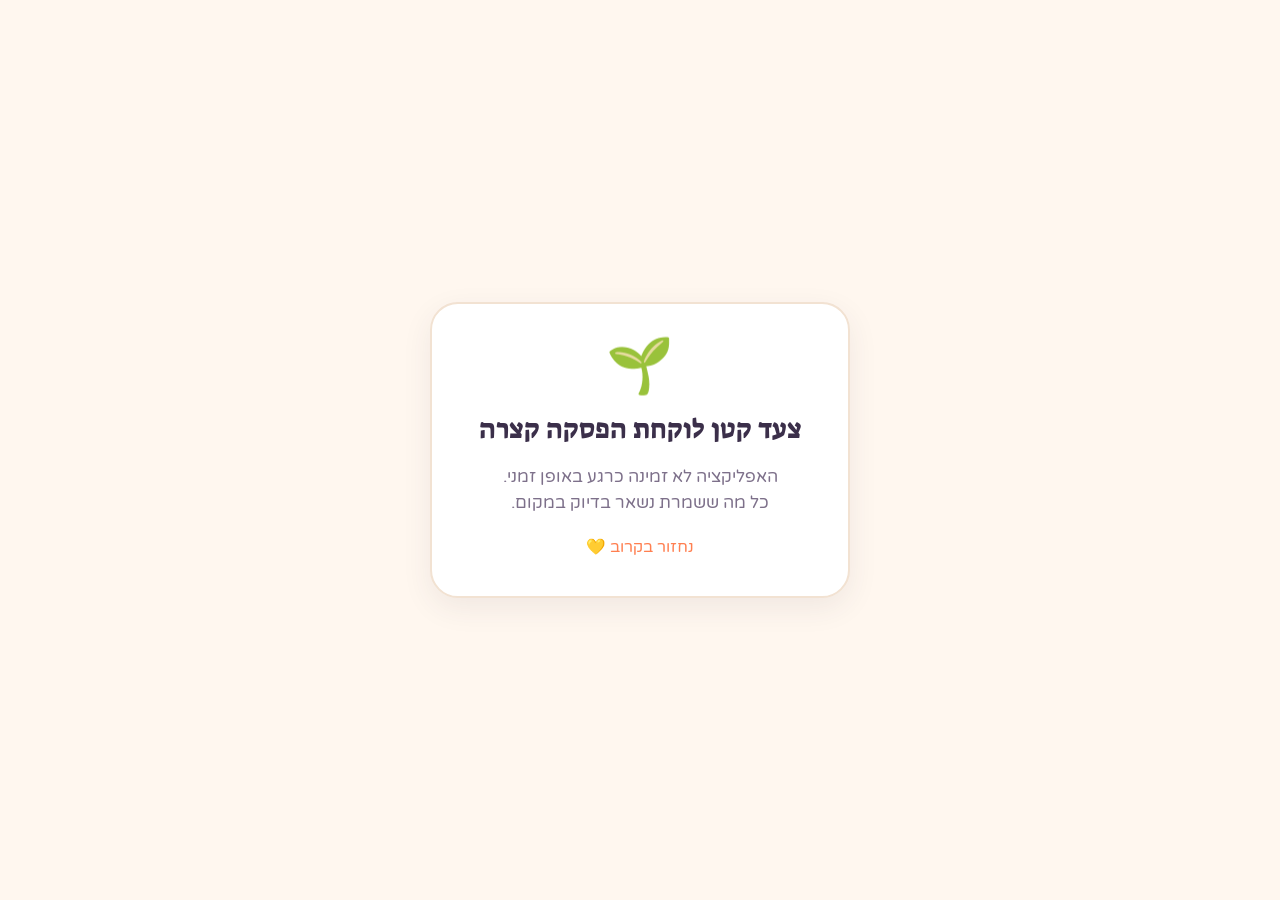
==== docs/index.html @ cb67e4de "Pause the app: maintenance screen on, admin page unpublished while paused Co-Authored-By: Claude Opu" ====
<!doctype html>
<html lang="he" dir="rtl">
<head>
<meta charset="utf-8">
<meta name="viewport" content="width=device-width,initial-scale=1,viewport-fit=cover">
<title>צעד קטן · הפסקה קצרה</title>
<meta name="theme-color" content="#FFF7EF" media="(prefers-color-scheme: light)">
<meta name="theme-color" content="#1D1A26" media="(prefers-color-scheme: dark)">
<link rel="icon" href="icons/icon-192.png">
<style>
@font-face{font-family:"Varela Round";src:url(fonts/varela-round-hebrew-400-normal.woff2) format("woff2");unicode-range:U+0590-05FF,U+200C-2010,U+20AA,U+25CC,U+FB1D-FB4F;font-display:swap}
@font-face{font-family:"Varela Round";src:url(fonts/varela-round-latin-400-normal.woff2) format("woff2");font-display:swap}
@font-face{font-family:"Suez One";src:url(fonts/suez-one-hebrew-400-normal.woff2) format("woff2");unicode-range:U+0590-05FF,U+200C-2010,U+20AA,U+25CC,U+FB1D-FB4F;font-display:swap}
@font-face{font-family:"Suez One";src:url(fonts/suez-one-latin-400-normal.woff2) format("woff2");font-display:swap}
</style>
<style>
:root{--bg:#FFF7EF;--surface:#FFFFFF;--fg:#3B2F4A;--muted:#7D708A;--line:#F2E2D2;--accent:#FF7F50}
@media (prefers-color-scheme:dark){:root{--bg:#1D1A26;--surface:#282434;--fg:#F4EEF8;--muted:#B5A9C2;--line:#3B3550;--accent:#FF9A73}}
*{box-sizing:border-box;margin:0}
html,body{height:100%}
body{background:var(--bg);color:var(--fg);font-family:"Varela Round",system-ui,sans-serif;line-height:1.6;display:grid;place-items:center;padding:24px 16px}
.card{background:var(--surface);border:2px solid var(--line);border-radius:28px;padding:36px 26px;max-width:420px;width:100%;text-align:center;box-shadow:0 10px 30px rgba(59,47,74,.08)}
.e{font-size:3.4rem;line-height:1;margin-bottom:14px}
h1{font-family:"Suez One",serif;font-weight:400;font-size:1.7rem;margin-bottom:12px}
p{color:var(--muted);font-size:1.05rem}
.s{margin-top:18px;color:var(--accent);font-size:.98rem}
</style>
</head>
<body>
<main class="card">
<div class="e">🌱</div>
<h1>צעד קטן לוקחת הפסקה קצרה</h1>
<p>האפליקציה לא זמינה כרגע באופן זמני.<br>כל מה ששמרת נשאר בדיוק במקום.</p>
<p class="s">נחזור בקרוב 💛</p>
</main>
<script>
if('serviceWorker' in navigator&&location.protocol==='https:')navigator.serviceWorker.register('sw.js').catch(()=>{});
</script>
</body>
</html>
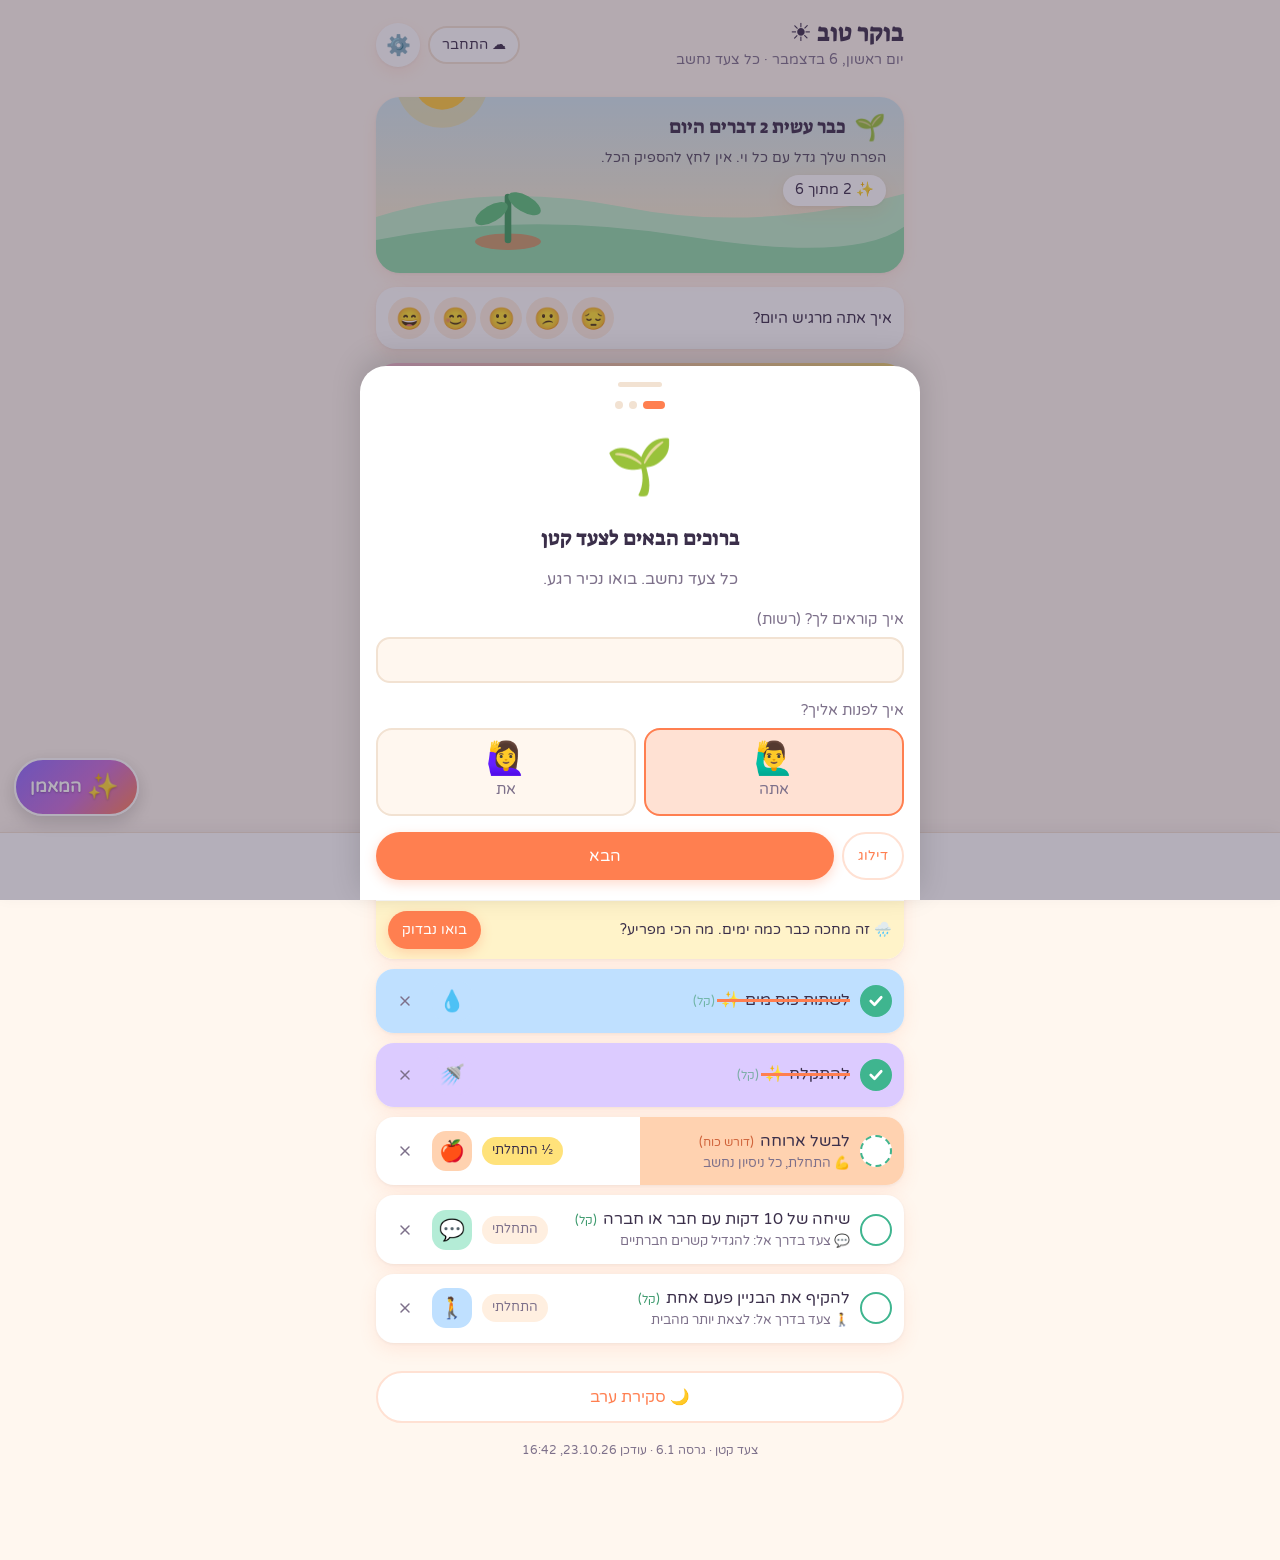
==== commit 986cb520: "צעד קטן is back, on its own Supabase project Co-Authored-By: Claude Opus 5.5 (1M context) <noreply@a" ====
--- a/docs/index.html
+++ b/docs/index.html
@@ -3,10 +3,14 @@
 <head>
 <meta charset="utf-8">
 <meta name="viewport" content="width=device-width,initial-scale=1,viewport-fit=cover">
-<title>צעד קטן · הפסקה קצרה</title>
+<title>צעד קטן · כל צעד נחשב</title>
+<meta name="description" content="אפליקציה רכה ומכילה למטרות קטנות ולרשימת היום. כל צעד נחשב.">
 <meta name="theme-color" content="#FFF7EF" media="(prefers-color-scheme: light)">
 <meta name="theme-color" content="#1D1A26" media="(prefers-color-scheme: dark)">
+<link rel="manifest" href="manifest.webmanifest">
 <link rel="icon" href="icons/icon-192.png">
+<link rel="apple-touch-icon" href="icons/apple-touch-icon.png">
+<meta property="og:title" content="צעד קטן"><meta property="og:description" content="כל צעד נחשב 🌱"><meta property="og:image" content="https://smkrot3-sudo.github.io/tsaad-katan/icons/icon-512.png">
 <style>
 @font-face{font-family:"Varela Round";src:url(fonts/varela-round-hebrew-400-normal.woff2) format("woff2");unicode-range:U+0590-05FF,U+200C-2010,U+20AA,U+25CC,U+FB1D-FB4F;font-display:swap}
 @font-face{font-family:"Varela Round";src:url(fonts/varela-round-latin-400-normal.woff2) format("woff2");font-display:swap}
@@ -14,27 +18,2091 @@
 @font-face{font-family:"Suez One";src:url(fonts/suez-one-latin-400-normal.woff2) format("woff2");font-display:swap}
 </style>
 <style>
-:root{--bg:#FFF7EF;--surface:#FFFFFF;--fg:#3B2F4A;--muted:#7D708A;--line:#F2E2D2;--accent:#FF7F50}
-@media (prefers-color-scheme:dark){:root{--bg:#1D1A26;--surface:#282434;--fg:#F4EEF8;--muted:#B5A9C2;--line:#3B3550;--accent:#FF9A73}}
-*{box-sizing:border-box;margin:0}
+/* Layout: one warm column, phone first. A garden card that grows with the day, colorful soft cards, emoji tab bar at the bottom */
+:root{
+  --bg:#FFF7EF; --surface:#FFFFFF; --soft:#FFEFE0; --fg:#3B2F4A; --muted:#7D708A; --line:#F2E2D2;
+  --accent:#FF7F50; --accent-ink:#FFFFFF; --accent-soft:#FFE1D3;
+  --ok:#3FB58F; --ok-soft:#DDF5EC;
+  --warm:#FFF3C9; --warm-line:#FBE19A;
+  --joy1:#FFE27A; --joy2:#B4ECD6; --joy3:#BFE0FF; --joy4:#FFC6DC; --joy5:#DCCBFF; --joy6:#FFD2B0; --joy-ink:#3B2F4A;
+  --sky1:#BEE6FF; --sky2:#FFE9C2; --sun:#FFC93C; --cloud:#FFFFFF; --hill1:#8FD9A8; --hill2:#BDEBC8; --soil:#C99A6B; --stem:#3E9D5D; --leaf:#5CC27A; --petal:#FF8FB1; --core:#FFC93C;
+  --shadow:0 6px 18px rgba(255,127,80,.12),0 1px 3px rgba(59,47,74,.06);
+  --shade:rgba(59,47,74,.38);
+  --display:"Suez One","Varela Round",system-ui,sans-serif;
+  --body:"Varela Round",system-ui,"Segoe UI",Arial,sans-serif;
+  --emoji:"Noto Color Emoji","Apple Color Emoji","Segoe UI Emoji",sans-serif;
+  --r:20px;
+}
+@media (prefers-color-scheme: dark){:root:not([data-theme="light"]){
+  --bg:#1D1A26; --surface:#282434; --soft:#332E42; --fg:#F4EEF8; --muted:#B5A9C2; --line:#3B3550;
+  --accent:#FF9A73; --accent-ink:#2A1A14; --accent-soft:#4A3030;
+  --ok:#5DD3AA; --ok-soft:#21423A; --warm:#3A3220; --warm-line:#5A4C27;
+  --joy1:#6E5B1C; --joy2:#1F5845; --joy3:#24486F; --joy4:#6C2F4A; --joy5:#4A3A78; --joy6:#6E4426; --joy-ink:#FFF8F2;
+  --sky1:#24305C; --sky2:#4A3C68; --sun:#F6E6A6; --cloud:#5B5480; --hill1:#2F6A4E; --hill2:#3E7D5E; --soil:#6F5238; --stem:#6FD08F; --leaf:#5CC27A; --petal:#FF8FB1; --core:#FFD866;
+  --shadow:0 6px 18px rgba(0,0,0,.25); --shade:rgba(0,0,0,.6); color-scheme:dark}}
+:root[data-theme="dark"]{
+  --bg:#1D1A26; --surface:#282434; --soft:#332E42; --fg:#F4EEF8; --muted:#B5A9C2; --line:#3B3550;
+  --accent:#FF9A73; --accent-ink:#2A1A14; --accent-soft:#4A3030;
+  --ok:#5DD3AA; --ok-soft:#21423A; --warm:#3A3220; --warm-line:#5A4C27;
+  --joy1:#6E5B1C; --joy2:#1F5845; --joy3:#24486F; --joy4:#6C2F4A; --joy5:#4A3A78; --joy6:#6E4426; --joy-ink:#FFF8F2;
+  --sky1:#24305C; --sky2:#4A3C68; --sun:#F6E6A6; --cloud:#5B5480; --hill1:#2F6A4E; --hill2:#3E7D5E; --soil:#6F5238; --stem:#6FD08F; --leaf:#5CC27A; --petal:#FF8FB1; --core:#FFD866;
+  --shadow:0 6px 18px rgba(0,0,0,.25); --shade:rgba(0,0,0,.6); color-scheme:dark}
+*{box-sizing:border-box;-webkit-tap-highlight-color:transparent}
+[hidden]{display:none!important}
+body{margin:0}
 html,body{height:100%}
-body{background:var(--bg);color:var(--fg);font-family:"Varela Round",system-ui,sans-serif;line-height:1.6;display:grid;place-items:center;padding:24px 16px}
-.card{background:var(--surface);border:2px solid var(--line);border-radius:28px;padding:36px 26px;max-width:420px;width:100%;text-align:center;box-shadow:0 10px 30px rgba(59,47,74,.08)}
-.e{font-size:3.4rem;line-height:1;margin-bottom:14px}
-h1{font-family:"Suez One",serif;font-weight:400;font-size:1.7rem;margin-bottom:12px}
-p{color:var(--muted);font-size:1.05rem}
-.s{margin-top:18px;color:var(--accent);font-size:.98rem}
+body{background:var(--bg);color:var(--fg);font-family:var(--body);font-size:16px;line-height:1.55;direction:rtl}
+.wrap{max-width:560px;margin:0 auto;padding:12px 16px calc(100px + env(safe-area-inset-bottom,0px))}
+h1,h2,h3{font-family:var(--display);font-weight:400;margin:0;text-wrap:balance;line-height:1.25}
+h1{font-size:1.55rem}
+h2{font-size:1.3rem}
+p{margin:0}
+.e{font-family:var(--emoji);font-style:normal;line-height:1}
+button,input,textarea,select{font:inherit;color:inherit}
+button{cursor:pointer}
+button:disabled{opacity:.6;cursor:default}
+:focus-visible{outline:3px solid var(--accent);outline-offset:2px;border-radius:10px}
+
+.top{display:flex;align-items:center;justify-content:space-between;gap:8px;padding-block:6px 12px}
+.top .hd{display:flex;flex-direction:column;gap:0;min-width:0}
+.date{color:var(--muted);font-size:.9rem}
+.iconbtn{border:0;background:var(--surface);box-shadow:var(--shadow);width:44px;height:44px;border-radius:50%;display:grid;place-items:center;color:var(--muted);flex:none;font-size:1.25rem}
+
+/* garden card */
+.garden{position:relative;border-radius:24px;overflow:hidden;min-height:176px;box-shadow:var(--shadow);display:flex}
+.garden svg.scene{position:absolute;inset:0;width:100%;height:100%}
+.garden .gtxt{position:relative;padding:18px 18px 16px;display:flex;flex-direction:column;gap:6px;max-width:64%;margin-inline-end:auto}
+.garden .big{font-family:var(--display);font-size:1.2rem;line-height:1.3}
+.garden .sub{font-size:.9rem;color:var(--fg);opacity:.85}
+.pill{align-self:flex-start;background:var(--surface);border-radius:999px;padding:4px 12px;font-size:.9rem;box-shadow:var(--shadow);font-variant-numeric:tabular-nums}
+.sky1{stop-color:var(--sky1)}.sky2{stop-color:var(--sky2)}
+.sun{fill:var(--sun)}.sunglow{fill:var(--sun);opacity:.28}
+.cloud{fill:var(--cloud);opacity:.9}
+.hill1{fill:var(--hill1)}.hill2{fill:var(--hill2)}
+.soil{fill:var(--soil)}.stem{stroke:var(--stem);stroke-width:4;stroke-linecap:round;fill:none}
+.leaf{fill:var(--leaf)}.petal{fill:var(--petal)}.core{fill:var(--core)}
+.drift{animation:drift 14s ease-in-out infinite alternate}
+.drift2{animation:drift 18s ease-in-out infinite alternate-reverse}
+@keyframes drift{from{transform:translateX(-10px)}to{transform:translateX(12px)}}
+.grow{transform-origin:80px 130px;animation:grow .7s cubic-bezier(.3,1.5,.5,1)}
+@keyframes grow{from{transform:scale(.6)}to{transform:scale(1)}}
+
+.quote{display:flex;align-items:center;gap:6px;background:linear-gradient(90deg,var(--joy4),var(--joy1));color:var(--joy-ink);border-radius:var(--r);padding:10px 8px;min-height:62px}
+.quote p{flex:1;min-width:0;font-size:1rem;transition:opacity .4s;text-align:center}
+.quote p.fade{opacity:0}
+.qbtn{border:0;background:transparent;width:36px;height:36px;border-radius:50%;display:grid;place-items:center;color:var(--joy-ink);flex:none;opacity:.7}
+
+.view{display:flex;flex-direction:column;gap:14px;padding-top:14px}
+.view[hidden]{display:none!important}
+
+.banner{background:var(--warm);border:1px solid var(--warm-line);border-radius:var(--r);padding:14px;display:flex;flex-direction:column;gap:10px}
+.banner .row1{display:flex;gap:10px;align-items:flex-start}
+.banner .row1 > div{flex:1;min-width:0}
+.banner .bico{font-size:1.8rem}
+.banner h3{font-size:1.05rem}
+.banner .sub{color:var(--muted);font-size:.9rem}
+.actions{display:flex;gap:8px;flex-wrap:wrap}
+
+.add{display:flex;gap:8px}
+.add input{flex:1;min-width:0;border:2px solid var(--line);background:var(--surface);border-radius:16px;padding:12px 14px}
+.add input:focus{border-color:var(--accent);outline:none}
+.btn{border:0;background:var(--accent);color:var(--accent-ink);border-radius:999px;padding:12px 20px;font-size:.98rem;white-space:nowrap;box-shadow:0 4px 12px rgba(255,127,80,.28)}
+.btn.ghost{background:var(--surface);color:var(--accent);border:2px solid var(--accent-soft);box-shadow:none}
+.btn.small{padding:8px 14px;font-size:.88rem}
+.btn.wide{width:100%}
+
+.list{list-style:none;margin:0;padding:0;display:flex;flex-direction:column;gap:10px}
+.task{position:relative;background:var(--surface);border-radius:18px;overflow:hidden;box-shadow:var(--shadow)}
+.task .main{position:relative;display:flex;align-items:center;gap:10px;padding:12px}
+.band{position:absolute;inset:0;transform:scaleX(0);transform-origin:right;transition:transform .5s cubic-bezier(.3,1.2,.5,1);z-index:0}
+.done > .main > .band,.step.done > .band{transform:scaleX(1)}
+.task .main > *:not(.band),.step > *:not(.band){position:relative;z-index:1}
+.emo{width:40px;height:40px;border-radius:14px;display:grid;place-items:center;font-size:1.3rem;flex:none;font-family:var(--emoji)}
+.check{width:32px;height:32px;border-radius:50%;border:2.5px solid var(--ok);background:var(--surface);flex:none;display:grid;place-items:center;padding:0}
+.check svg{opacity:0;transform:scale(.4);transition:all .25s cubic-bezier(.3,1.6,.5,1)}
+.done > .main > .check,.step.done > .check{background:var(--ok);border-color:var(--ok)}
+.done > .main > .check svg,.step.done > .check svg{opacity:1;transform:scale(1)}
+.t{flex:1;min-width:0;overflow-wrap:anywhere}
+.done .t{color:var(--joy-ink);text-decoration:line-through;text-decoration-thickness:2.5px;text-decoration-color:var(--accent)}
+.tag{display:block;font-size:.8rem;color:var(--muted);text-decoration:none}
+.done .tag{color:var(--joy-ink);opacity:.75}
+.del{border:0;background:transparent;color:var(--muted);width:34px;height:34px;border-radius:50%;flex:none;display:grid;place-items:center}
+.stuck{display:flex;align-items:center;justify-content:space-between;gap:8px;flex-wrap:wrap;background:var(--warm);padding:10px 12px;font-size:.88rem}
+
+.empty{color:var(--muted);text-align:center;padding:16px 12px 18px;border:2px dashed var(--line);border-radius:var(--r);display:flex;flex-direction:column;align-items:center;gap:8px;list-style:none}
+.empty svg{width:120px;height:90px}
+.linkbtn{border:0;background:transparent;color:var(--accent);text-decoration:underline;padding:4px}
+.note{font-size:.88rem;color:var(--muted);display:flex;align-items:center;justify-content:space-between;gap:8px;flex-wrap:wrap;background:var(--soft);border-radius:14px;padding:8px 12px}
+
+.goal{background:var(--surface);border-radius:var(--r);padding:16px;display:flex;flex-direction:column;gap:12px;box-shadow:var(--shadow)}
+.goal-head{display:flex;align-items:flex-start;gap:12px}
+.goal-head .g{flex:1;min-width:0}
+.avatar{width:52px;height:52px;border-radius:18px;display:grid;place-items:center;font-size:1.7rem;flex:none;font-family:var(--emoji)}
+.goal-head h3{font-size:1.12rem;overflow-wrap:anywhere}
+.why{color:var(--muted);font-size:.9rem;margin-top:2px}
+.chips{display:flex;gap:6px;flex-wrap:wrap}
+.chip{font-size:.8rem;background:var(--soft);border-radius:999px;padding:3px 10px;color:var(--muted)}
+.chip.joy{background:var(--joy1);color:var(--joy-ink)}
+.bar{height:12px;background:var(--soft);border-radius:999px;overflow:hidden}
+.bar span{display:block;height:100%;background:linear-gradient(90deg,var(--joy1),var(--ok));border-radius:999px;transition:width .6s ease;margin-inline-start:auto}
+.next{display:flex;align-items:center;gap:8px;flex-wrap:wrap;font-size:.95rem;background:var(--ok-soft);border-radius:14px;padding:10px 12px}
+.next b{font-weight:400;font-family:var(--display)}
+.steps{list-style:none;padding:0;margin:0;display:flex;flex-direction:column;gap:6px}
+.step{position:relative;display:flex;align-items:center;gap:10px;border:2px solid var(--line);border-radius:14px;padding:8px 10px;overflow:hidden}
+.step .band{background:var(--joy2)}
+.step .check{width:28px;height:28px}
+.step.current{border-color:var(--ok)}
+.lbl{font-size:.78rem;color:var(--muted);display:block}
+.done .lbl{color:var(--joy-ink)}
+.toggle{border:0;background:transparent;color:var(--accent);padding:4px 0;text-align:start}
+
+.form{background:var(--surface);border-radius:var(--r);padding:16px;display:flex;flex-direction:column;gap:14px;box-shadow:var(--shadow)}
+.form label,.fl{display:flex;flex-direction:column;gap:6px;font-size:.92rem;color:var(--muted)}
+.form input,.form select,.sheet input,.sheet select{border:2px solid var(--line);background:var(--bg);border-radius:14px;padding:10px 12px;color:var(--fg);min-width:0}
+.seg{display:flex;gap:6px;flex-wrap:wrap}
+.seg button{border:2px solid var(--line);background:var(--bg);border-radius:999px;padding:6px 14px;font-size:.92rem}
+.seg button[aria-pressed="true"]{background:var(--accent);color:var(--accent-ink);border-color:var(--accent)}
+.emojis{display:flex;gap:6px;flex-wrap:wrap}
+.emojis button{width:44px;height:44px;border-radius:14px;border:2px solid var(--line);background:var(--bg);font-size:1.3rem;font-family:var(--emoji);padding:0}
+.emojis button[aria-pressed="true"]{border-color:var(--accent);background:var(--accent-soft)}
+.draft{display:flex;flex-direction:column;gap:8px}
+.dstep{display:flex;flex-direction:column;gap:6px;background:var(--bg);border:2px solid var(--line);border-radius:14px;padding:10px}
+.dstep .r{display:flex;gap:6px;align-items:center;flex-wrap:wrap}
+.dstep input{background:var(--surface)}
+.dstep .lab{width:96px}
+.dstep .times{width:64px;text-align:center}
+.dstep .t-in{width:100%}
+.thinking{color:var(--muted);font-size:.92rem;display:flex;align-items:center;gap:8px}
+.thinking::before{content:"🌱";font-family:var(--emoji);animation:bob 1s infinite alternate}
+@keyframes bob{from{transform:translateY(2px)}to{transform:translateY(-3px)}}
+.check-row{display:flex;align-items:center;gap:8px;color:var(--fg);font-size:.92rem}
+.check-row input{width:20px;height:20px;accent-color:var(--accent)}
+
+.stats{display:grid;grid-template-columns:1fr 1fr;gap:10px}
+.stat{border-radius:18px;padding:14px;color:var(--joy-ink);display:flex;flex-direction:column;gap:2px}
+.stat .se{font-size:1.4rem}
+.stat .n{font-family:var(--display);font-size:1.8rem;font-variant-numeric:tabular-nums;line-height:1.2}
+.stat .l{font-size:.86rem;opacity:.85}
+.week{display:flex;justify-content:space-between;gap:4px;background:var(--surface);border-radius:18px;padding:14px 10px;box-shadow:var(--shadow)}
+.day{display:flex;flex-direction:column;align-items:center;gap:4px;flex:1;min-width:0;font-size:.8rem;color:var(--muted)}
+.day .dot{width:36px;height:36px;border-radius:50%;background:var(--soft);display:grid;place-items:center;font-size:1.2rem;font-family:var(--emoji)}
+.day.has .dot{background:var(--joy2)}
+.day .cnt{font-variant-numeric:tabular-nums;color:var(--fg);min-height:1.2em}
+.day.today{color:var(--accent)}
+.wins li{background:var(--surface);border-radius:14px;padding:10px 12px;display:flex;align-items:center;gap:10px;box-shadow:var(--shadow)}
+.wins li .wt{flex:1;min-width:0;overflow-wrap:anywhere}
+.wins .when{color:var(--muted);font-size:.82rem;white-space:nowrap}
+
+.tabs{position:fixed;inset-inline:0;bottom:0;background:var(--surface);border-top:1px solid var(--line);display:flex;justify-content:center;padding:6px 8px calc(6px + env(safe-area-inset-bottom,0px));z-index:5;box-shadow:0 -4px 16px rgba(59,47,74,.06)}
+.tabs .in{display:flex;gap:6px;max-width:560px;width:100%}
+.tab{flex:1;border:0;background:transparent;border-radius:16px;padding:6px 4px;display:flex;flex-direction:column;align-items:center;gap:0;color:var(--muted);font-size:.85rem}
+.tab .e{font-size:1.4rem;filter:grayscale(.6);opacity:.75;transition:all .2s}
+.tab[aria-selected="true"]{color:var(--accent);background:var(--accent-soft)}
+.tab[aria-selected="true"] .e{filter:none;opacity:1;transform:scale(1.1)}
+
+.sheet-bg{position:fixed;inset:0;background:var(--shade);z-index:20}
+.sheet{position:fixed;inset-inline:0;bottom:0;z-index:21;background:var(--surface);border-radius:26px 26px 0 0;max-height:88vh;overflow:auto;padding:16px 16px calc(20px + env(safe-area-inset-bottom,0px));max-width:560px;margin:0 auto;display:flex;flex-direction:column;gap:14px;box-shadow:0 -8px 30px rgba(0,0,0,.15)}
+.sheet .grab{width:44px;height:5px;border-radius:9px;background:var(--line);margin:0 auto}
+.sheet .head{display:flex;justify-content:space-between;align-items:center;gap:8px}
+.sheet .hero-e{font-size:3rem;text-align:center;font-family:var(--emoji)}
+.ev-row{display:flex;flex-direction:column;gap:8px;border:2px solid var(--line);border-radius:14px;padding:10px 12px}
+.setrow{display:flex;justify-content:space-between;align-items:center;gap:12px;border-bottom:1px solid var(--line);padding-block:12px}
+.setrow:last-child{border-bottom:0}
+.switch{width:52px;height:32px;border-radius:999px;border:0;background:var(--line);position:relative;flex:none;padding:0}
+.switch::after{content:"";position:absolute;top:4px;right:4px;width:24px;height:24px;border-radius:50%;background:var(--surface);transition:right .2s;box-shadow:0 1px 3px rgba(0,0,0,.2)}
+.switch[aria-checked="true"]{background:var(--ok)}
+.switch[aria-checked="true"]::after{right:24px}
+
+.toast{position:fixed;left:50%;bottom:calc(90px + env(safe-area-inset-bottom,0px));transform:translate(-50%,20px) scale(.95);opacity:0;background:var(--fg);color:var(--bg);border-radius:999px;padding:12px 20px;font-size:1rem;transition:all .3s cubic-bezier(.3,1.4,.5,1);z-index:30;display:flex;gap:10px;align-items:center;max-width:calc(100% - 32px);pointer-events:none;box-shadow:0 8px 24px rgba(0,0,0,.18)}
+.toast.show{transform:translate(-50%,0) scale(1);opacity:1;pointer-events:auto}
+.toast button{border:0;background:transparent;color:var(--bg);text-decoration:underline}
+#confetti{position:fixed;inset:0;pointer-events:none;z-index:25;width:100%;height:100%}
+@media (prefers-reduced-motion: reduce){*{transition:none!important;animation:none!important}}
+/* v3 additions: mood row, energy chips, hard day, partial progress, wizard, journal */
+.moodrow{display:flex;align-items:center;justify-content:space-between;gap:8px;background:var(--surface);border-radius:var(--r);padding:10px 12px;box-shadow:var(--shadow);flex-wrap:wrap}
+.moodrow .ml{font-size:.95rem;min-width:0}
+.moods{display:flex;gap:4px}
+.moods button{width:42px;height:42px;border-radius:50%;border:2px solid transparent;background:var(--soft);font-size:1.35rem;font-family:var(--emoji);padding:0;transition:transform .2s}
+.moods button[aria-pressed="true"]{border-color:var(--accent);background:var(--accent-soft);transform:scale(1.12)}
+.hardbtn{display:flex;align-items:center;justify-content:center;gap:8px;border:2px dashed var(--line);background:var(--surface);color:var(--fg);border-radius:var(--r);padding:12px;font-size:1rem;width:100%}
+.hardbtn[aria-pressed="true"]{border-style:solid;border-color:var(--joy5);background:var(--joy5);color:var(--joy-ink)}
+.energy{display:flex;gap:6px;flex-wrap:wrap}
+.energy button{border:2px solid var(--line);background:var(--surface);border-radius:999px;padding:5px 12px;font-size:.88rem}
+.energy button[aria-pressed="true"]{border-color:var(--accent);background:var(--accent-soft)}
+.addbox{display:flex;flex-direction:column;gap:8px}
+.grp{display:flex;flex-direction:column;gap:10px}
+.grp-h{font-size:.9rem;color:var(--muted);display:flex;align-items:center;gap:6px;padding-inline:4px}
+.task.partial > .main > .band{transform:scaleX(.5)}
+.task.partial > .main > .check{border-style:dashed}
+.halfbtn{border:0;background:var(--soft);color:var(--muted);border-radius:999px;padding:4px 10px;font-size:.8rem;flex:none}
+.task.partial .halfbtn{background:var(--joy1);color:var(--joy-ink)}
+.mascot{font-family:var(--emoji);font-size:1.6rem;line-height:1}
+.speech{display:flex;gap:8px;align-items:flex-start}
+.why-big{background:var(--joy4);color:var(--joy-ink);border-radius:14px;padding:10px 12px;font-size:.95rem}
+.why-big b{font-family:var(--display);font-weight:400}
+.help{background:var(--joy3);color:var(--joy-ink);border-radius:var(--r);padding:14px;display:flex;flex-direction:column;gap:6px}
+.help .lines{display:flex;flex-direction:column;gap:4px;font-size:.95rem}
+.help a{color:inherit}
+.chiprow{display:flex;gap:6px;flex-wrap:wrap}
+.chipbtn{border:2px solid var(--line);background:var(--surface);border-radius:999px;padding:6px 12px;font-size:.9rem}
+.chipbtn[aria-pressed="true"]{border-color:var(--accent);background:var(--accent-soft)}
+.wiz{display:flex;flex-direction:column;gap:16px;align-items:stretch}
+.wiz .dots{display:flex;gap:6px;justify-content:center}
+.wiz .dots span{width:8px;height:8px;border-radius:50%;background:var(--line)}
+.wiz .dots span.on{background:var(--accent);width:22px;border-radius:9px}
+.wiz .big-e{font-size:3.4rem;text-align:center;font-family:var(--emoji)}
+.pick{display:grid;grid-template-columns:repeat(auto-fit,minmax(120px,1fr));gap:8px}
+.pick button{border:2px solid var(--line);background:var(--bg);border-radius:16px;padding:12px 8px;display:flex;flex-direction:column;align-items:center;gap:4px;font-size:.95rem}
+.pick button .e{font-size:2rem}
+.pick button[aria-pressed="true"]{border-color:var(--accent);background:var(--accent-soft)}
+.journal li{flex-direction:column;align-items:stretch;gap:4px}
+.journal .jh{display:flex;justify-content:space-between;gap:8px;font-size:.82rem;color:var(--muted)}
+.tabs2{display:flex;gap:6px;flex-wrap:wrap}
+.letter{background:var(--joy1);color:var(--joy-ink);border-radius:16px;padding:14px;white-space:pre-wrap;font-size:1rem;line-height:1.7}
+.sheet textarea,.form textarea{border:2px solid var(--line);background:var(--bg);border-radius:14px;padding:10px 12px;color:var(--fg);min-height:84px;resize:vertical;width:100%;font:inherit}
+.fieldcol{display:flex;flex-direction:column;gap:6px;font-size:.92rem;color:var(--muted)}
+.fieldcol input{border:2px solid var(--line);background:var(--bg);border-radius:14px;padding:10px 12px;color:var(--fg)}
+.qod{background:linear-gradient(90deg,var(--joy4),var(--joy1));color:var(--joy-ink);border-radius:var(--r);padding:12px 14px;text-align:center;display:flex;flex-direction:column;gap:2px}
+.qod .who{font-size:.82rem;opacity:.75}
+.suggest{background:var(--ok-soft);border-radius:var(--r);padding:14px;display:flex;flex-direction:column;gap:10px}
+/* v4: settings sections, look, account, sync */
+:root{--fs:1}
+.wrap,.sheet,.tabs .in,.toast{zoom:var(--fs)}
+.hide-mood .moodrow,.hide-quote .qod,.hide-hard .hardbtn{display:none!important}
+.sets h3{font-size:1.02rem;margin:18px 0 4px;color:var(--accent)}
+.sets h3:first-of-type{margin-top:6px}
+.hint{color:var(--muted);font-size:.85rem;margin:6px 0}
+.swatches{display:flex;gap:6px;flex-wrap:wrap;justify-content:flex-end}
+.swatches button{width:30px;height:30px;border-radius:50%;border:3px solid var(--surface);box-shadow:0 0 0 2px var(--line);padding:0}
+.swatches button[aria-pressed="true"]{box-shadow:0 0 0 3px var(--fg)}
+.newlist{display:flex;flex-direction:column;gap:10px;padding:0;margin:8px 0 16px;list-style:none;font-size:1rem}
+.newlist li{background:var(--soft);border-radius:14px;padding:10px 12px}
+.ver{text-align:center;color:var(--muted);font-size:.78rem;margin:18px 0 0}
+.top{gap:8px}
+#acct-top{margin-inline-start:auto;display:flex;align-items:center}
+.avatar-btn{width:40px;height:40px;border-radius:50%;border:0;padding:0;background:var(--accent-soft);color:var(--fg);font-family:var(--display);font-size:1.05rem;position:relative;overflow:visible;display:grid;place-items:center}
+.avatar-btn img{width:100%;height:100%;border-radius:50%;object-fit:cover}
+.avatar-btn .sync{position:absolute;bottom:-1px;inset-inline-start:-1px;width:12px;height:12px;border-radius:50%;border:2px solid var(--bg);background:var(--ok)}
+.avatar-btn .sync.pending{background:var(--sun)}
+.avatar-btn .sync.off{background:var(--muted)}
+.login-btn{border:2px solid var(--line);background:var(--surface);color:var(--fg);border-radius:999px;padding:6px 12px;font-size:.88rem}
+.acct{background:var(--soft);border-radius:16px;padding:12px;display:flex;flex-direction:column;gap:8px}
+.acct .who{display:flex;align-items:center;gap:10px}
+.acct .who b{font-family:var(--display);font-weight:400}
+.auth{display:flex;flex-direction:column;gap:10px}
+.auth input{border:2px solid var(--line);background:var(--bg);border-radius:14px;padding:11px 12px;color:var(--fg);font:inherit;width:100%}
+.auth .err{background:var(--joy4);color:var(--joy-ink);border-radius:12px;padding:8px 10px;font-size:.9rem}
+.auth .ok{background:var(--ok-soft);border-radius:12px;padding:8px 10px;font-size:.9rem}
+.gbtn{display:flex;align-items:center;justify-content:center;gap:8px;border:2px solid var(--line);background:var(--surface);color:var(--fg);border-radius:999px;padding:10px;font:inherit;width:100%}
+.or{display:flex;align-items:center;gap:8px;color:var(--muted);font-size:.85rem}.or::before,.or::after{content:"";flex:1;height:1px;background:var(--line)}
+.offline{background:var(--warm);border:1px solid var(--warm-line);border-radius:14px;padding:8px 12px;font-size:.88rem;text-align:center}
+.updbar{background:var(--joy2);color:var(--joy-ink);border-radius:var(--r);padding:12px 14px;display:flex;align-items:center;gap:10px;justify-content:space-between;flex-wrap:wrap}
+.msgcard{background:var(--joy5);color:var(--joy-ink);border-radius:var(--r);padding:12px 14px;display:flex;flex-direction:column;gap:6px}
+.vip-crown{position:absolute;top:-12px;inset-inline-end:-4px;font-size:1rem;font-family:var(--emoji)}
+.login-btn{white-space:nowrap}
+.top .hd{min-width:0}
+.sets .setrow:has(.seg),.sets .setrow:has(.swatches){flex-direction:column;align-items:stretch;gap:8px}
+.sets .setrow .swatches{justify-content:flex-start}
+/* the gentle coach */
+.ai-fab{position:fixed;inset-inline-end:14px;bottom:calc(84px + env(safe-area-inset-bottom,0px));height:58px;padding:0 18px 0 14px;border-radius:999px;border:2px solid #fff;background:linear-gradient(135deg,#8B6CFF,#C86DD7 55%,var(--accent));color:#fff;font:inherit;font-weight:800;font-size:1.05rem;z-index:15;display:flex;align-items:center;gap:6px;zoom:var(--fs);box-shadow:0 6px 18px rgba(0,0,0,.18),0 0 0 0 var(--joy5);animation:aiGlow 2.8s ease-in-out infinite;text-shadow:0 1px 2px rgba(0,0,0,.25)}
+.ai-fab .e{font-size:1.6rem;line-height:1;animation:aiSpark 2.8s ease-in-out infinite}
+.ai-fab:active{transform:scale(.95)}
+@keyframes aiGlow{0%,100%{box-shadow:0 6px 18px rgba(0,0,0,.18),0 0 0 0 rgba(255,200,80,.55)}50%{box-shadow:0 6px 18px rgba(0,0,0,.18),0 0 0 10px rgba(255,200,80,0)}}
+@keyframes aiSpark{0%,100%{transform:rotate(0) scale(1)}50%{transform:rotate(-12deg) scale(1.15)}}
+@media (prefers-reduced-motion:reduce){.ai-fab,.ai-fab .e{animation:none}}
+.ai-hint{display:flex;gap:8px;align-items:center;background:var(--accent-soft);border-radius:14px;padding:8px 12px;margin:8px 0;font-size:.92rem}
+.ai-log{display:flex;flex-direction:column;gap:8px;max-height:46vh;overflow:auto;padding:4px 0}
+.ai-msg{max-width:88%;padding:10px 12px;border-radius:16px;white-space:pre-wrap;line-height:1.6}
+.ai-msg.me{align-self:flex-start;background:var(--accent-soft)}
+.ai-msg.bot{align-self:flex-end;background:var(--soft)}
+.ai-act{display:flex;gap:8px;align-items:center;justify-content:space-between;background:var(--ok-soft);border-radius:14px;padding:8px 10px;font-size:.92rem}
+.ai-act.done{color:var(--muted)}
+.ai-in{display:flex;gap:8px;align-items:flex-end;margin-top:10px}
+.ai-in textarea{flex:1;min-height:48px!important}
+.ai-foot{display:flex;justify-content:space-between;font-size:.82rem;color:var(--muted);margin-top:6px}
+#ai-pre{margin-top:8px}
+/* motivation lines you can move between */
+.qod{flex-direction:row;align-items:center;gap:6px;cursor:pointer;user-select:none;touch-action:pan-y}
+.qod .qtext{flex:1;display:flex;flex-direction:column;gap:2px;transition:opacity .16s}
+.qod.fade .qtext{opacity:0}
+.qod p{margin:0}
+.qod .qn{font-size:.72rem;opacity:.55;direction:ltr;unicode-bidi:isolate}
+.qarrow{flex:none;width:30px;height:30px;border-radius:50%;border:0;background:rgba(255,255,255,.45);color:var(--joy-ink);font-size:1.3rem;line-height:1;display:grid;place-items:center;padding:0 0 3px}
+.form label.check-row{flex-direction:row;color:var(--fg)}.sheet .check-row input{padding:0;flex:none}
+.emo-h{font-size:.8rem;color:var(--muted);margin-top:4px}
+.daily-tg[aria-pressed="true"]{border-color:var(--accent)!important;background:var(--accent-soft)!important;font-weight:700}
+.plan-btn{display:flex;align-items:center;gap:12px;width:100%;text-align:start;border:2px dashed var(--accent);background:var(--accent-soft);color:var(--fg);border-radius:18px;padding:10px 14px;font:inherit}
+.plan-btn .e{font-size:1.7rem}.plan-btn span:last-child{display:flex;flex-direction:column}.plan-btn small{color:var(--muted);font-size:.82rem}
+.rec-box{display:flex;flex-direction:column;align-items:center;gap:8px;margin:12px 0}
+.rec-btn{width:84px;height:84px;border-radius:50%;border:0;font-size:2.2rem;background:linear-gradient(135deg,#8B6CFF,#C86DD7 55%,var(--accent));box-shadow:var(--shadow)}
+.rec-btn.on{animation:aiGlow 1.4s ease-in-out infinite;background:#E5484D}
+.plan-list{display:flex;flex-direction:column;gap:8px}
+.plan-it{display:grid;grid-template-columns:auto 1fr;gap:6px 8px;align-items:center;background:var(--bg);border:2px solid var(--line);border-radius:14px;padding:8px 10px}
+.plan-it.off{opacity:.5}
+.plan-it input[type=checkbox]{width:22px;height:22px;padding:0;accent-color:var(--accent)}
+.plan-it .plan-tags{grid-column:2;display:flex;gap:6px;flex-wrap:wrap}
+.plan-it .chipbtn.on{border-color:var(--accent);background:var(--accent-soft);font-weight:700}
+.lvl{border:0;background:none;padding:0 2px;font:inherit;font-size:.78rem;color:var(--muted);white-space:nowrap;cursor:pointer}
+.lvl-light{color:#3E9A6E}.lvl-high{color:#D0643B}
+.task.done .lvl{opacity:.6}
+/* donation note */
+.don-bg{position:fixed;inset:0;z-index:60;background:rgba(30,20,40,.45);display:grid;place-items:center;padding:16px;animation:donIn .25s ease}
+.don-bg.out{opacity:0;transition:opacity .25s}
+.don-card{width:min(420px,100%);background:var(--surface);color:var(--fg);border-radius:28px;padding:24px 20px 14px;text-align:center;box-shadow:0 20px 50px rgba(0,0,0,.25);display:flex;flex-direction:column;gap:8px;zoom:var(--fs);animation:donPop .35s cubic-bezier(.2,1.4,.4,1)}
+.don-art{font-size:2.6rem;line-height:1;margin:0 auto 4px;width:84px;height:84px;border-radius:50%;display:grid;place-items:center;background:linear-gradient(135deg,var(--joy1),var(--joy4))}
+.don-card h2{margin:4px 0 2px;font-size:1.25rem}
+.don-card p{margin:0;line-height:1.7}
+.don-bit{margin-top:12px;border:0;border-radius:18px;padding:14px 16px;font:inherit;font-weight:800;font-size:1.05rem;color:#06343A;background:linear-gradient(135deg,#3BE8F2,#20C7D9);box-shadow:0 6px 16px rgba(32,199,217,.35);display:flex;align-items:center;justify-content:center;gap:10px}
+.don-bit .b{background:#06343A;color:#3BE8F2;border-radius:10px;padding:2px 8px;font-family:system-ui,Arial,sans-serif;font-weight:900;direction:ltr}
+.don-skip{align-self:center;padding:10px 20px;color:var(--muted)}
+@keyframes donIn{from{opacity:0}}
+@keyframes donPop{from{transform:translateY(20px) scale(.94);opacity:0}}
+@media (prefers-reduced-motion:reduce){.don-bg,.don-card{animation:none}}
+.don-card .don-wink{font-size:.85rem;color:var(--muted);font-style:italic;line-height:1.55;margin-top:2px}
 </style>
 </head>
 <body>
-<main class="card">
-<div class="e">🌱</div>
-<h1>צעד קטן לוקחת הפסקה קצרה</h1>
-<p>האפליקציה לא זמינה כרגע באופן זמני.<br>כל מה ששמרת נשאר בדיוק במקום.</p>
-<p class="s">נחזור בקרוב 💛</p>
-</main>
+<canvas id="confetti" aria-hidden="true"></canvas>
+<div class="wrap">
+  <header class="top">
+    <div class="hd">
+      <h1 id="hello">שלום</h1>
+      <div class="date" id="today-date"></div>
+    </div>
+    <div id="acct-top"></div>
+    <button class="iconbtn" data-act="settings" aria-label="הגדרות"><span class="e">⚙️</span></button>
+  </header>
+
+  <!-- TODAY -->
+  <main class="view" id="v-today" style="padding-top:0">
+    <div class="offline" id="offline-note" hidden>📴 אין רשת כרגע. הכל נשמר במכשיר ויעלה לענן כשהרשת תחזור.</div>
+    <div class="updbar" id="update-bar" hidden></div>
+    <div class="updbar" id="get-app" hidden><span>📲 יש גם אפליקציה לאנדרואיד, עם תזכורות עדינות</span><a class="btn small" href="#" download>להורדה</a></div>
+    <div id="cloud-msgs" style="display:flex;flex-direction:column;gap:10px"></div>
+    <section class="garden" aria-label="ההתקדמות של היום">
+      <div id="scene" style="display:contents"></div>
+      <div class="gtxt">
+        <div class="speech"><span class="mascot" id="mascot"></span><div class="big" id="sum-big"></div></div>
+        <div class="sub" id="sum-sub"></div>
+        <span class="pill" id="sum-pill"></span>
+      </div>
+    </section>
+    <section class="moodrow" aria-label="מצב הרוח היום">
+      <span class="ml" id="mood-label"></span>
+      <div class="moods" id="moods" role="group" aria-label="בחירת מצב רוח"></div>
+    </section>
+    <section class="qod" id="quote-box" aria-label="משפטי מוטיבציה, אפשר להחליק או ללחוץ למשפט הבא"><button class="qarrow" id="q-prev" aria-label="המשפט הקודם">›</button><div class="qtext"><p id="quote" aria-live="polite"></p><span class="who" id="quote-who"></span></div><button class="qarrow" id="q-next" aria-label="המשפט הבא">‹</button></section>
+    <button class="hardbtn" data-act="hardday" id="hardbtn" aria-pressed="false"></button>
+    <div id="banners" style="display:flex;flex-direction:column;gap:12px"></div>
+    <form class="addbox" id="add-task">
+      <div class="add">
+        <input id="task-input" aria-label="משימה חדשה להיום" autocomplete="off">
+        <button class="btn" type="submit">הוספה</button>
+      </div>
+      <div class="energy" id="energy-pick" role="group" aria-label="כמה כוח זה דורש"></div>
+    </form>
+    <button type="button" class="plan-btn" id="plan-btn"><span class="e">🎙️</span><span><b>לספר למאמן מה יש לי היום</b><small>מקליטים או כותבים, והוא מסדר לרשימה</small></span></button>
+    <div id="today-list" style="display:flex;flex-direction:column;gap:16px"></div>
+    <div id="after-list"></div>
+    <button class="btn ghost" data-act="evening-open" id="evening-btn"><span class="e">🌙</span> סקירת ערב</button>
+  </main>
+
+  <!-- GOALS -->
+  <main class="view" id="v-goals" hidden>
+    <div style="display:flex;justify-content:space-between;align-items:center;gap:8px">
+      <h2><span class="e">🎯</span> המטרות שלי</h2>
+      <button class="btn small" id="new-goal-btn">+ מטרה חדשה</button>
+    </div>
+    <form class="form" id="goal-form" hidden>
+      <div class="fl">רעיונות להתחלה
+        <div class="chiprow" id="g-templates"></div>
+      </div>
+      <label for="g-title">מה המטרה?
+        <input id="g-title" placeholder="למשל: לצאת יותר מהבית" required autocomplete="off">
+      </label>
+      <label for="g-why"><span>למה זה חשוב לך? <span class="e">💛</span> זה המנוע שלך</span>
+        <input id="g-why" placeholder="מה ישתנה כשתגיע לשם?" autocomplete="off">
+      </label>
+      <div class="fl">סמל למטרה
+        <div class="fl" id="g-emojis" role="group" aria-label="סמל למטרה"></div>
+      </div>
+      <div class="fl">עד מתי?
+        <div class="seg" role="group" aria-label="זמן יעד">
+          <button type="button" id="g-free" aria-pressed="true">🐢 בקצב שלי</button>
+          <button type="button" id="g-dated" aria-pressed="false">📅 עד תאריך מסוים</button>
+        </div>
+      </div>
+      <label for="g-date" id="g-date-wrap" hidden>תאריך יעד
+        <input type="date" id="g-date">
+      </label>
+      <div class="fl">צעדים קטנים בדרך
+        <button type="button" class="btn ghost" id="g-break">✨ לפרק לי את המטרה לצעדים</button>
+        <div id="g-thinking" class="thinking" hidden>מפרק את המטרה לצעדים קטנים...</div>
+        <div id="g-msg" style="font-size:.85rem" hidden></div>
+        <div class="draft" id="g-draft"></div>
+        <button type="button" class="linkbtn" id="g-addstep" style="align-self:flex-start">+ הוספת צעד בעצמי</button>
+      </div>
+      <label for="g-letter"><span><span class="e">💌</span> מכתב קטן לעצמך, שייפתח ביום שתגיע למטרה (רשות)</span>
+        <textarea id="g-letter" placeholder="מה תרצה להגיד לעצמך באותו יום?"></textarea>
+      </label>
+      <label class="check-row" for="g-auto"><input type="checkbox" id="g-auto" checked>לשבץ לי כל יום צעד אחד ברשימה של היום</label>
+      <div class="actions">
+        <button class="btn" type="submit">שמירת המטרה</button>
+        <button class="btn ghost" type="button" id="g-cancel">ביטול</button>
+      </div>
+    </form>
+    <div id="goals" style="display:flex;flex-direction:column;gap:14px"></div>
+  </main>
+
+  <!-- PROGRESS + JOURNAL -->
+  <main class="view" id="v-progress" hidden>
+    <h2><span class="e">🌷</span> הדרך שעשית</h2>
+    <div class="stats">
+      <div class="stat" style="background:var(--joy2)"><span class="se e">✅</span><div class="n" id="st-week">0</div><div class="l">דברים שעשית השבוע</div></div>
+      <div class="stat" style="background:var(--joy3)"><span class="se e">🌱</span><div class="n" id="st-steps">0</div><div class="l">צעדים קטנים למטרות</div></div>
+      <div class="stat" style="background:var(--joy1)"><span class="se e">☀️</span><div class="n" id="st-days">0</div><div class="l">ימים טובים</div></div>
+      <div class="stat" style="background:var(--joy4)"><span class="se e">🏆</span><div class="n" id="st-goals">0</div><div class="l">מטרות שהושגו</div></div>
+    </div>
+    <div id="better" hidden></div>
+    <div class="week" id="week" aria-label="השבוע האחרון"></div>
+    <div style="display:flex;justify-content:space-between;align-items:center;gap:8px">
+      <h2 style="font-size:1.1rem"><span class="e">📔</span> יומן ההישגים שלי</h2>
+      <button class="btn small ghost" data-act="letter-new">💌 מכתב לעצמי</button>
+    </div>
+    <div class="tabs2" id="jfilter" role="group" aria-label="סינון היומן"></div>
+    <ul class="list wins journal" id="wins"></ul>
+  </main>
+  <p class="ver" id="ver-line"></p>
+</div>
+
+<nav class="tabs" role="tablist">
+  <div class="in">
+    <button class="tab" role="tab" data-v="today" aria-selected="true"><span class="e">☀️</span>היום</button>
+    <button class="tab" role="tab" data-v="goals" aria-selected="false"><span class="e">🎯</span>המטרות שלי</button>
+    <button class="tab" role="tab" data-v="progress" aria-selected="false"><span class="e">📔</span>הדרך שלי</button>
+  </div>
+</nav>
+
+<div class="sheet-bg" id="sheet-bg" hidden></div>
+<section class="sheet" id="sheet" role="dialog" aria-modal="true" aria-labelledby="sheet-title" hidden></section>
+
+<div class="toast" id="toast" role="status"><span id="toast-msg"></span><button id="toast-undo" hidden>ביטול</button></div>
+<script>window.TK_SITE="https://smkrot3-sudo.github.io/tsaad-katan/";window.TK_BUILD=1792762935309;</script>
 <script>
-if('serviceWorker' in navigator&&location.protocol==='https:')navigator.serviceWorker.register('sw.js').catch(()=>{});
+(function(){
+const KEY='tsaad-katan-v2';
+const JOYS=['var(--joy1)','var(--joy2)','var(--joy3)','var(--joy4)','var(--joy5)','var(--joy6)'];
+
+/* ---------- words ---------- */
+const QUOTES=[
+ {t:'🌱 צעד קטן הוא עדיין צעד קדימה.'},
+ {t:'☀️ לא צריך לעשות הכל היום. מספיק לעשות משהו.'},
+ {t:'🐢 {אתה לא מאחר|את לא מאחרת}. {אתה|את} בקצב שלך.'},
+ {t:'🌈 ימים קשים עוברים. ההתקדמות נשארת.'},
+ {t:'✅ כל וי הוא הוכחה קטנה שאפשר.'},
+ {t:'🍯 אין "מעט מדי". יש "עוד קצת".'},
+ {t:'💛 {תהיה עדין|תהיי עדינה} עם עצמך, כמו עם חבר טוב.'},
+ {t:'🌻 התקדמות לא חייבת להיות מהירה כדי להיות אמיתית.'},
+ {t:'⭐ {אתה עושה|את עושה} יותר ממה {שאתה חושב|שאת חושבת}.'},
+ {t:'💪 קדימה, {אתה יכול|את יכולה}. אל {תוותר|תוותרי} לעצמך.'},
+ {t:'🚶 מסע של אלף מילין מתחיל בצעד אחד.',w:'לאו דזה'},
+ {t:'🐌 לא משנה כמה לאט {אתה הולך|את הולכת}, כל עוד {אתה לא עוצר|את לא עוצרת}.',w:'מיוחס לקונפוציוס'},
+ {t:'🪜 לא צריך לראות את כל המדרגות. רק לעלות על הראשונה.',w:'מיוחס למרטין לותר קינג'},
+ {t:'🌊 גם זה יעבור.',w:'מתוך האגדה על שלמה המלך'},
+ {t:'🔆 כל עוד הנר דולק, אפשר עוד לתקן.',w:'רבי ישראל סלנטר',f:1},
+ {t:'🌉 כל העולם כולו גשר צר מאוד, והעיקר לא לפחד כלל.',w:'רבי נחמן מברסלב',f:1},
+ {t:'✨ אין שום ייאוש בעולם כלל.',w:'רבי נחמן מברסלב',f:1},
+ {t:'🙌 אם אין אני לי, מי לי? וכשאני לעצמי, מה אני?',w:'הלל הזקן, פרקי אבות',f:1},
+ {t:'🌤️ לא כל יום צריך להיות טוב. מספיק שיש בו רגע אחד טוב.'},
+ {t:'🫖 גם לנוח זה לעשות משהו בשביל עצמך.'},
+ {t:'🧩 לא צריך לפתור הכל. רק את החתיכה הבאה.'},
+ {t:'🌙 גם יום שרק {עברת|עברת} אותו הוא יום שנחשב.'},
+ {t:'🍃 נשימה אחת עמוקה היא כבר התחלה.'},
+ {t:'🧸 מותר לבקש עזרה. זה סימן לכוח, לא לחולשה.'},
+ {t:'🌱 זרעים לא נראים בהתחלה, אבל הם גדלים מתחת לאדמה.'},
+ {t:'🪴 צמחים לא ממהרים, ובכל זאת הם פורחים.'},
+ {t:'🐾 צעד, ועוד צעד, וכבר {הלכת|הלכת} דרך.'},
+ {t:'💧 טיפה ועוד טיפה בסוף ממלאות כוס.'},
+ {t:'🕯️ אור קטן מספיק כדי לראות את הצעד הבא.'},
+ {t:'🧭 לא צריך לדעת את כל הדרך. מספיק לדעת את הכיוון.'},
+ {t:'🌸 {אתה לא צריך|את לא צריכה} להרוויח את המנוחה שלך.'},
+ {t:'🎈 הצלחה קטנה היא עדיין הצלחה.'},
+ {t:'🫶 {תדבר|תדברי} עם עצמך כמו שהיית {מדבר|מדברת} עם מישהו שאכפת לך ממנו.'},
+ {t:'🌻 היום {אתה|את} מספיק. בדיוק כמו {שאתה|שאת}.'},
+ {t:'🐢 לאט זה גם קצב.'},
+ {t:'☕ קודם כוס מים. אחר כך נראה.'},
+ {t:'🌈 אחרי גשם תמיד מגיע אור.'},
+ {t:'🧺 לא צריך לסדר את כל הבית. מגירה אחת זה המון.'},
+ {t:'🎵 גם לשיר אחד יש התחלה, אמצע וסוף. גם ליום הזה.'},
+ {t:'🌊 גלים באים והולכים. גם הרגשות.'},
+ {t:'🪁 {תן|תני} לעצמך רשות להתחיל לא מושלם.'},
+ {t:'⏳ חמש דקות זה מספיק כדי להתחיל.'},
+ {t:'💛 העובדה {שאתה|שאת} כאן ומנסה, זה כבר אומר הרבה.'},
+ {t:'🌼 כל וי קטן מצטרף לסיפור גדול.'},
+ {t:'🛤️ דרך ארוכה עשויה מצעדים קצרים.'},
+ {t:'🧡 {אתה לא לבד|את לא לבד} בזה.'},
+ {t:'🐣 גם להתחיל מחדש זו התקדמות.'},
+ {t:'🌅 בוקר חדש הוא דף חדש. גם בצהריים.'},
+ {t:'🪞 {תסתכל|תסתכלי} על כמה {עברת|עברת}, לא רק על כמה נשאר.'},
+ {t:'🍀 מזל זה נחמד, אבל צעדים קטנים זה בטוח יותר.'},
+ {t:'🧗 לא מטפסים הר בקפיצה אחת.'},
+ {t:'🐝 גם דבורה בונה כוורת תא אחרי תא.'},
+ {t:'🌳 עץ גדול היה פעם זרע קטן שלא ויתר.'},
+ {t:'📖 יום קשה הוא עמוד אחד, לא כל הספר.'},
+ {t:'🫧 מותר שיהיה קשה. מותר גם שיהיה קצת יותר קל.'},
+ {t:'🌿 {תהיה סבלני|תהיי סבלנית} עם התהליך. הוא סבלני איתך.'},
+ {t:'🎯 מטרה גדולה היא הרבה מטרות קטנות שהחליטו ללכת ביחד.'},
+ {t:'✨ גם ניצוץ קטן הוא אור.'},
+ {t:'🧁 {תחגוג|תחגגי} את הדברים הקטנים. הם הכי מתוקים.'},
+ {t:'🌧️ גם בימים אפורים דברים צומחים.'},
+ {t:'🐌 {אתה לא צריך להיות מהיר|את לא צריכה להיות מהירה}. רק להמשיך.'},
+ {t:'🔋 כשהסוללה נמוכה, עושים משהו קטן. זה בסדר גמור.'},
+ {t:'🛋️ גם יום של מנוחה הוא חלק מהדרך.'},
+ {t:'💪 {עשית|עשית} דברים קשים בעבר. {תוכל|תוכלי} גם הפעם.'},
+ {t:'🌟 הכוכבים נראים רק כשחשוך.'},
+ {t:'🍂 גם עונות מתחלפות. גם התקופה הזאת.'},
+ {t:'🦋 שינוי לוקח זמן. גם לפרפר.'},
+ {t:'🕊️ שקט קטן באמצע היום הוא מתנה.'},
+ {t:'🎨 אין דרך אחת נכונה. יש את הדרך שלך.'},
+ {t:'🪜 מדרגה אחת בכל פעם. לא יותר.'},
+ {t:'🌍 העולם צריך גם את הקצב שלך.'},
+ {t:'📝 לכתוב משימה זה כבר חצי מהדרך להתחיל אותה.'},
+ {t:'🍯 חסד כלפי עצמך הוא לא פינוק. הוא דלק.'},
+ {t:'🌤️ אם היום לא יצא, מחר יש עוד ניסיון. בלי ניקוד.'},
+ {t:'🧘 {תעצור|תעצרי} רגע. {תנשום|תנשמי}. {אתה|את} עדיין כאן, וזה חשוב.'},
+ {t:'🎁 כל יום שבו {ניסית|ניסית} הוא יום ששווה משהו.'},
+ {t:'🌠 חלומות גדולים מתחילים ברשימה קטנה.'},
+ {t:'🐞 גם הדברים הקטנים בעולם עושים הבדל.'},
+ {t:'🌾 מה שזורעים לאט, צומח חזק.'},
+ {t:'🧶 גם סוודר נסרג שורה אחרי שורה.'},
+ {t:'☀️ לפעמים הצעד הכי אמיץ הוא לקום מהמיטה. וזה נחשב.'},
+ {t:'💌 מגיע לך אותה סבלנות שהיית {נותן|נותנת} לחבר טוב.'},
+ {t:'🏡 גם לחזור הביתה בשלום זה הישג.'},
+ {t:'🪷 פרח הלוטוס צומח דווקא מהבוץ.'},
+ {t:'🧃 {תאכל|תאכלי} משהו, {תשתה|תשתי} משהו. גם זה צעד.'},
+ {t:'🎒 לא צריך לסחוב הכל היום. אפשר להשאיר משהו למחר.'},
+ {t:'🗝️ לפעמים משימה אחת קטנה פותחת את כל היום.'},
+ {t:'🌺 {אתה|את} לא הימים הקשים שלך. {אתה|את} גם כל הטובים.'},
+ {t:'🫂 גם כשלא רואים את זה, {אתה|את} {חשוב|חשובה}.'},
+ {t:'🧭 תקלה בדרך היא לא סוף הדרך.'},
+ {t:'🌈 ההתקדמות לא הולכת בקו ישר, וזה בסדר.'},
+ {t:'💡 רעיון קטן שעשית שווה יותר מרעיון גדול שחיכה.'},
+ {t:'🍓 כל וי הוא פרי קטן של מאמץ.'},
+ {t:'🌛 לילה טוב גם הוא צעד. השינה עוזרת למחר.'},
+ {t:'🛶 לא צריך לחתור מהר. מספיק לא להפסיק לגמרי.'},
+ {t:'🐦 גם ציפור לומדת לעוף מנפילה לנפילה.'},
+ {t:'🌵 גם בתנאים קשים אפשר לצמוח.'},
+ {t:'🎶 {תעשה|תעשי} את זה עם השיר האהוב עליך. יהיה קל יותר.'},
+ {t:'📦 משימה גדולה? {תפתח|תפתחי} רק את הקופסה הראשונה.'},
+ {t:'🌻 {תסתובב|תסתובבי} לכיוון האור, גם אם הוא חלש.'},
+ {t:'🕰️ אין שעה מאוחרת מדי לצעד קטן.'},
+ {t:'🧡 היום {אתה|את} {עושה|עושה} את הכי טוב שאפשר היום. וזה מספיק.'},
+ {t:'🌤️ קצת זה לא כלום. קצת זה קצת, וזה המון.'},
+ {t:'🌱 {אתה|את} {גדל|גדלה}, גם כשזה לא מרגיש ככה.'},
+ {t:'⛵ עוד יש מפרש לבן באופק, מול ענן שחור כבד.',w:'נעמי שמר, "לו יהי"'},
+ {t:'🕊️ האומנם עוד יבואו ימים בסליחה ובחסד.',w:'לאה גולדברג'},
+ {t:'🔔 יש סדק בכל דבר. כך נכנס האור.',w:'לאונרד כהן'},
+ {t:'❄️ באמצע החורף גיליתי שיש בי קיץ שאי אפשר להביס.',w:'אלבר קאמי'},
+ {t:'🚪 הדרך הכי טובה לצאת היא תמיד לעבור דרך.',w:'רוברט פרוסט'},
+ {t:'🧱 הצלחה היא סכום של מאמצים קטנים שחוזרים עליהם יום אחרי יום.',w:'רוברט קולייר'},
+ {t:'🔁 אנחנו מה שאנחנו עושים שוב ושוב.',w:'ויל דוראנט, על אריסטו'},
+ {t:'🎒 {תתחיל|תתחילי} מאיפה {שאתה|שאת} {נמצא|נמצאת}. {תשתמש|תשתמשי} במה שיש לך. {תעשה|תעשי} מה {שאתה יכול|שאת יכולה}.',w:'ארתור אש'},
+ {t:'🏔️ זה תמיד נראה בלתי אפשרי, עד שזה נעשה.',w:'מיוחס לנלסון מנדלה'},
+ {t:'🚲 החיים הם כמו רכיבה על אופניים: כדי לשמור על איזון צריך להמשיך לנוע.',w:'אלברט איינשטיין'},
+ {t:'🐦 לאט לאט, הציפור בונה את הקן שלה.',w:'פתגם צרפתי'},
+ {t:'🐢 לאט ובטוח מנצחים במרוץ.',w:'איזופוס, הצב והארנבת'},
+ {t:'⛵ אי אפשר לשנות את הרוח, אבל אפשר לכוון את המפרשים.',w:'פתגם'},
+ {t:'🔑 כשאיננו יכולים עוד לשנות מצב, אנחנו נדרשים לשנות את עצמנו.',w:'ויקטור פרנקל'},
+ {t:'🧭 מי שיש לו "למה" לחיות, יכול לשאת כמעט כל "איך".',w:'פרידריך ניטשה'},
+ {t:'🌙 ארוך הוא הלילה שאינו מוצא את היום.',w:'שייקספיר, מקבת'},
+ {t:'⛈️ אני לא {מפחד|מפחדת} מסערות, כי אני {לומד|לומדת} להשיט את הספינה שלי.',w:'לואיזה מיי אלקוט'},
+ {t:'🌳 אף פעם לא מאוחר מדי להיות מי שיכולת להיות.',w:'מיוחס לג\'ורג\' אליוט'},
+ {t:'🧸 {אתה אמיץ|את אמיצה} יותר ממה {שאתה מאמין|שאת מאמינה}, {חזק|חזקה} יותר ממה {שאתה נראה|שאת נראית}, ו{חכם|חכמה} יותר ממה {שאתה חושב|שאת חושבת}.',w:'כריסטופר רובין, פו הדב'},
+ {t:'🌿 הטבע לא ממהר, ובכל זאת הכל נעשה.',w:'מיוחס ללאו דזה'},
+ {t:'🌟 אם תרצו, אין זו אגדה.',w:'בנימין זאב הרצל'},
+ {t:'🚪 כל ההתחלות קשות.',w:'מכילתא'},
+ {t:'💪 אין דבר העומד בפני הרצון.',w:'פתגם עברי'},
+ {t:'🌤️ אולי אי אפשר לשלוט בכל מה שקורה, אבל אפשר להחליט לא לתת לזה להקטין אותך.',w:'מאיה אנג\'לו'},
+ {t:'🕯️ אם {אתה מאמין|את מאמינה} שאפשר לקלקל, {תאמין|תאמיני} שאפשר לתקן.',w:'רבי נחמן מברסלב',f:1},
+ {t:'😊 מצווה גדולה להיות בשמחה תמיד.',w:'רבי נחמן מברסלב',f:1},
+ {t:'🛠️ לא עליך המלאכה לגמור, ולא {אתה בן חורין|את בת חורין} להיבטל ממנה.',w:'רבי טרפון, פרקי אבות',f:1},
+ {t:'🌾 הזורעים בדמעה, ברינה יקצורו.',w:'תהלים קכ"ו',f:1},
+ {t:'🦁 שבע ייפול צדיק, וקם.',w:'משלי כ"ד',f:1},
+ {t:'🦅 וקווי ה\' יחליפו כוח, יעלו אבר כנשרים.',w:'ישעיהו מ\'',f:1},
+ {t:'🛡️ גם כי אלך בגיא צלמוות לא אירא רע, כי אתה עמדי.',w:'תהלים כ"ג',f:1},
+ {t:'💫 קמתי, כי נפלתי. כי אשב בחושך, ה\' אור לי.',w:'מיכה ז\'',f:1},
+ {t:'🍞 איזהו עשיר? השמח בחלקו.',w:'בן זומא, פרקי אבות',f:1},
+ {t:'⚖️ לפום צערא אגרא: לפי הקושי, השכר.',w:'בן הא הא, פרקי אבות',f:1},
+ {t:'🌻 גם זו לטובה.',w:'נחום איש גם זו',f:1},
+ {t:'🙏 תן לי שלווה לקבל את מה שאין ביכולתי לשנות, אומץ לשנות את מה שביכולתי, ותבונה להבחין ביניהם.',w:'תפילת השלווה, ריינהולד ניבור',f:1},
+ {t:'🦁 חזק ואמץ, אל תערוץ ואל תחת.',w:'יהושע א\'',f:1},
+];
+const CHEERS=['🎉 כל הכבוד! עוד צעד קטן','🌟 יפה מאוד, זה נחשב','💪 {עשית|עשית} את זה!','🌈 איזה יופי של התקדמות','👣 צעד ועוד צעד','💛 גאה {בך|בך}','🌼 בדיוק ככה','😊 זה מגיע לך','🦋 הנה עוד כנף קטנה','🍀 היום שלך עוד מתמלא','🎈 וי! זה הרגיש טוב, נכון?','🌻 הגינה שלך מודה לך','🧡 עוד הוכחה שאפשר','🥳 ככה עושים את זה','⭐ {אתה|את} {כוכב|כוכבת}'];
+const HALF=['💪 התחלת, וזה כבר המון','🌱 כל ניסיון נחשב','🧡 התחלה זה חצי מהדרך'];
+const EMOJI_MAP=[[/מים|לשתות/,'💧'],[/מקלחת|להתקלח|רחצה|אמבטיה/,'🚿'],[/תרופ|כדור/,'💊'],[/להתקשר|טלפון|תור|קופת|רופא/,'📞'],[/הליכה|ללכת|לצאת|טיול|הליכות|מהבית/,'🚶'],[/ספורט|כושר|להתאמן|ריצה|לרוץ|יוגה|לזוז/,'💪'],[/חבר|חברתי|שיחה|לדבר|הודעה|אמא|אבא|משפחה|אינטראקצי|להיפגש|קשרים/,'💬'],[/לאכול|ארוחה|לבשל|אוכל|תזונה/,'🍎'],[/לסדר|לנקות|כביסה|לכבס|כלים|מיטה|חדר|בלגן|הבית/,'🧹'],[/ללמוד|לקרוא|ספר|שיעור|מבחן|קורס/,'📚'],[/לישון|שינה|להירדם|לנוח|מנוחה/,'😴'],[/לקנות|קניות|סופר/,'🛒'],[/עבודה|מייל|לכתוב|מחשב|קורות חיים|ראיון/,'💼'],[/לנשום|מדיטציה|נשימה|רוגע/,'🧘'],[/מוזיקה|לשיר|לנגן/,'🎵'],[/לצייר|יצירה|לצבוע|תחביב/,'🎨'],[/מרפסת|אוויר|שמש|בחוץ/,'🌤️'],[/כסף|חשבון|לשלם/,'💰'],[/כלב|חתול/,'🐾']];
+const FALLBACK_E=['🌱','⭐','🌼','✨','🍀','🦋'];
+const GOAL_EMOJIS=['🌱','🎯','⭐','💛','✨','🌈','🏆','🔥','🪜','🌻','🚀','🍀'];
+// many symbols, grouped by kind of goal; the ones that fit the goal's words are offered first
+const GOAL_KINDS=[
+ ['בריאות ואוכל',/בריא|רופא|תרופ|שיניים|דיאט|משקל|לאכול|אוכל|תזונה|מים|לשתות|ירקות|סוכר/,['🍎','🥗','🥦','💧','💊','🩺','🦷','⚖️','🍵','🥑','🫐','🍌','🥕','🍳']],
+ ['ספורט ותנועה',/ספורט|כושר|להתאמן|אימון|ריצה|לרוץ|הליכ|ללכת|יוגה|שחי|לשחות|אופניים|לזוז|צעדים|פילאטיס|ריקוד|לרקוד/,['💪','🏃','🚶','🧘','🏊','🚴','⚽','🏀','🎾','🏋️','🤸','🥾','💃','⛰️']],
+ ['נפש ורוגע',/רוגע|נשימ|מדיטצי|חרדה|דיכאון|מצב רוח|נפש|לנוח|מנוחה|שינה|לישון|להירדם|טיפול|פסיכולוג|לחץ|סטרס/,['🌿','🕊️','😌','💜','🫶','🌙','😴','🛌','🕯️','🌸','☁️','🫧','🧸','🌼']],
+ ['לימודים',/ללמוד|לימוד|מבחן|קורס|תואר|לקרוא|קריאה|ספר|שפה|אנגלית|בגרות|שיעור|מבחנים|אוניברסיט/,['📚','📖','✏️','🎓','🧠','📝','🔤','🌍','🗣️','💡','🏫','📐','🔬','🎒']],
+ ['עבודה וקריירה',/עבודה|לעבוד|ראיון|קורות חיים|קריירה|עסק|פרויקט|מייל|לקוח|משרה|מקצוע|העסק/,['💼','💻','📈','🗂️','📊','🤝','🏢','📞','⏰','📋','🖊️','🧑‍💻','🛠️','📣']],
+ ['כסף',/כסף|לחסוך|חיסכון|חוב|חשבון|לשלם|תקציב|משכורת|הוצאות/,['💰','🪙','💵','🏦','🐷','🧾','💳','📉','🧮','💎']],
+ ['בית וסדר',/לסדר|לנקות|ניקיון|בית|דירה|חדר|כביסה|כלים|ארון|לשפץ|מטבח|בלגן|מיטה/,['🏡','🧹','🧺','🧽','🛋️','🪴','🛏️','📦','🔑','🧼','🗑️','🪟','🧴','🪣']],
+ ['קשרים ומשפחה',/חבר|משפחה|אמא|אבא|ילד|זוגיות|להתקשר|קשרים|להיפגש|חברתי|שיחה|סבא|סבתא|אח|אחות|אהבה/,['💬','👨‍👩‍👧','🤗','💞','👫','☕','📱','💌','🫂','🎉','👶','🐾','🎁','💐']],
+ ['יצירה ותחביבים',/לצייר|ציור|יצירה|לכתוב|כתיבה|מוזיקה|לנגן|לשיר|גיטרה|פסנתר|צילום|לסרוג|לבשל|לאפות|אפייה|תחביב|לתפור/,['🎨','🖌️','✍️','🎸','🎹','🎤','🎵','📷','🧶','🍰','🧑‍🍳','🎭','🧩','🪡']],
+ ['אמונה ונשמה',/להתפלל|תפילה|תורה|שבת|דף יומי|תהלים|אמונה|בית כנסת|מצוו|חסד|ללמוד גמרא|שיעור תורה/,['🙏','📜','🕯️','✡️','🕍','💫','🌅','🍷','🤲','⭐','📖','🌟']],
+ ['טבע ובחוץ',/טבע|טיול|לצאת|בחוץ|ים|פארק|גינה|לגנן|שמש|אוויר|מרפסת|הר/,['🌳','🌻','🌊','🏞️','🌤️','🍃','🌷','🏕️','🦋','🐦','🌈','🌾','🐶','🐱']],
+ ['חלומות ומסעות',/חלום|לטוס|טיסה|חו"ל|נסיעה|רישיון|לנהוג|רכב|לטייל|מסע|להגשים/,['✈️','🗺️','🧳','🚗','🚆','🧭','🏝️','🎯','🏆','🌟','🎈','🪁','🚀','🗽']],
+];
+const kindsFor=title=>GOAL_KINDS.filter(([,r])=>title&&r.test(title));
+const suggestEmoji=title=>{const k=kindsFor(title);if(k.length)return k[0][2][0];const m=EMOJI_MAP.find(([r])=>r.test(title||''));return m?m[1]:'🌱'};
+// the picker: first what fits the goal, then (on request) every group
+function emojiPickerHTML(cur,title,all){
+  const btn=e=>`<button type="button" data-em="${e}" aria-pressed="${e===cur}" aria-label="סמל ${e}">${e}</button>`;
+  const fit=[...new Set(kindsFor(title).flatMap(k=>k[2]))].slice(0,14);
+  let h=`<div class="emojis">${[...new Set([...(fit.length?fit:GOAL_EMOJIS),cur])].map(btn).join('')}</div>`;
+  if(fit.length)h=`<span class="emo-h">✨ מתאים למטרה</span>`+h;
+  if(all)h+=`<span class="emo-h">כללי</span><div class="emojis">${GOAL_EMOJIS.map(btn).join('')}</div>`+GOAL_KINDS.map(([n,,l])=>`<span class="emo-h">${n}</span><div class="emojis">${l.map(btn).join('')}</div>`).join('');
+  else h+=`<button type="button" class="linkbtn" data-emall style="align-self:flex-start">➕ עוד הרבה אימוג'ים</button>`;
+  return h;
+}
+const MASCOTS={plant:{e:'🌱',n:'נבטי, צמח שגדל איתך'},cat:{e:'🐱',n:'מיצי החתולה'},bear:{e:'🧸',n:'דובי'},bunny:{e:'🐰',n:'שפנפן'}};
+const MOODS=[['😔','קשה לי'],['😕','לא משהו'],['🙂','בסדר'],['😊','טוב'],['😄','מצוין']];
+const ENERGY={light:{e:'🪶',n:'קל'},mid:{e:'🌿',n:'בינוני'},high:{e:'🔥',n:'דורש כוח'}};
+// the app decides by itself how much strength a task takes (the user can still tap the label to change it)
+const E_LIGHT=/לשתות|מים|כוס|תרופ|כדור|לצחצח|שיניים|לפתוח (את ה)?(חלון|תריס)|להתפלל|תפילה|לברך|ברכ|לנשום|נשימ|לשמוע|שיר|הודעה|לשלוח|וואטסאפ|לסמס|לחייך|לאכול|ארוחת בוקר|נשנוש|פרי|לסדר (את ה)?מיטה|לקרוא פרק|תהלים|להשקות|לתלות|לקום|להתלבש|ויטמין|דקה|דקות/;
+const E_HIGH=/לנקות את (כל )?ה?(בית|דירה)|ניקיון|ספורט|כושר|חדר כושר|להתאמן|אימון|ריצה|לרוץ|מבחן|בחינה|עבודה ל|להגיש|ראיון|קורות חיים|לשפץ|לעבור דירה|לארוז|פרויקט|שעה|שעתיים|שעות|בנק|ביטוח לאומי|דוח|מס הכנסה|רופא|בדיק|טסט|לנהוג|קניות|סופר|לבשל|ארוחת ערב|כביסה|לגהץ|לסדר את (כל )?ה?(חדר|ארון|בית)|ללמוד|לכתוב|עבודה/;
+function guessEnergy(text){
+  const t=String(text||'');const m=t.match(/(\d+)\s*דקות/);
+  if(m)return +m[1]<=10?'light':+m[1]<=30?'mid':'high';
+  if(E_HIGH.test(t))return 'high';
+  if(E_LIGHT.test(t))return 'light';
+  return t.length>45?'high':'mid';
+}
+const NICE=['☕ לשתות משהו חם בשקט','🎵 לשמוע שיר שאוהבים','🌳 כמה דקות בחוץ','🛁 מקלחת חמה ונעימה','📞 הודעה קטנה למישהו יקר','🧸 פשוט לנוח, בלי אשמה'];
+const TEMPLATES=[
+ {t:'לצאת יותר מהבית',e:'🚶',why:'להרגיש יותר חיים ואוויר',s:['לפתוח חלון ולעמוד ליד 2 דקות','לצאת למרפסת או לחצר ל-5 דקות','להקיף את הבניין פעם אחת','הליכה של 10 דקות בשכונה','לצאת למקום נעים (פארק, בית קפה)']},
+ {t:'להגדיל קשרים חברתיים',e:'💬',why:'להרגיש פחות לבד',s:['לשלוח הודעה קצרה למישהו קרוב','שיחה של 10 דקות עם חבר או חברה','להאריך את השיחה ל-15 דקות','שיחת וידאו','לקבוע מפגש קטן פנים אל פנים']},
+ {t:'למצוא תחביב',e:'🎨',why:'שיהיה משהו שמשמח אותי רק בשבילי',s:['לרשום 3 דברים שפעם אהבתי לעשות','לבחור אחד ולחפש עליו מידע 5 דקות','לנסות אותו 10 דקות','לעשות את זה פעם נוספת','למצוא קבוצה או שיעור בנושא']},
+ {t:'לסדר את הבית',e:'🧹',why:'להרגיש נוח ורגוע במקום שלי',s:['לסדר פינה אחת קטנה ל-5 דקות','לזרוק או למסור 5 דברים','10 דקות סידור','לסדר משטח אחד עד הסוף','לסדר חדר אחד']},
+ {t:'לשפר שינה',e:'😴',why:'לקום עם יותר כוח',s:['לכבות מסכים 15 דקות לפני השינה','ללכת לישון באותה שעה בערך','לקום באותה שעה ולפתוח וילון','שגרת ערב רגועה של 10 דקות']},
+];
+const HELP=[['ער"ן, עזרה ראשונה נפשית','1201'],['סה"ר, סיוע והקשבה ברשת','sahar.org.il'],['נט"ל, קו סיוע','1-800-363-363']];
+const emojiFor=(text,i)=>{const m=EMOJI_MAP.find(([r])=>r.test(text));return m?m[1]:FALLBACK_E[(i||0)%FALLBACK_E.length]};
+
+/* ---------- helpers ---------- */
+const uid=()=>(crypto.randomUUID?crypto.randomUUID():'x'+Math.random().toString(36).slice(2)+Date.now().toString(36));
+const z=n=>String(n).padStart(2,'0');
+const dkey=(d=new Date())=>d.getFullYear()+'-'+z(d.getMonth()+1)+'-'+z(d.getDate());
+const kdate=k=>new Date(k+'T12:00');
+const addDays=(k,n)=>{const d=kdate(k);d.setDate(d.getDate()+n);return dkey(d)};
+const between=(a,b)=>Math.round((kdate(b)-kdate(a))/864e5);
+const fmtDate=k=>kdate(k).toLocaleDateString('he-IL',{day:'numeric',month:'long'});
+let T=dkey();
+const $=id=>document.getElementById(id);
+const esc=s=>String(s==null?'':s).replace(/[&<>"]/g,c=>({'&':'&amp;','<':'&lt;','>':'&gt;','"':'&quot;'}[c]));
+const G=s=>String(s).replace(/\{([^|}]*)\|([^}]*)\}/g,(_,m,f)=>S.settings.address==='f'?f:m);
+const pick=a=>a[Math.floor(Math.random()*a.length)];
+const nm=()=>S.settings.name?', '+S.settings.name:'';
+
+/* ---------- sample data ---------- */
+function sample(){
+  const now=Date.now(),D=n=>addDays(T,n);
+  const st=(text,done,dd)=>({id:uid(),text,done:!!done,doneAt:done?now-864e5*2:null,doneDays:dd||[]});
+  const g1={id:uid(),emoji:'💬',color:3,title:'להגדיל קשרים חברתיים',why:'להרגיש פחות לבד',letter:'הצלחת! זוכר כמה זה נראה רחוק? גאה בך.',deadline:D(20),auto:true,sample:true,createdAt:now-864e5*8,steps:[
+    st('לשלוח הודעה קצרה למישהו קרוב',1,[D(-8),D(-7),D(-5)]),st('שיחה של 10 דקות עם חבר או חברה',0,[D(-2),D(-1)]),st('שיחת וידאו'),st('לקבוע מפגש קטן פנים אל פנים')]};
+  const g2={id:uid(),emoji:'🚶',color:1,title:'לצאת יותר מהבית',why:'להרגיש יותר חיים ואוויר',letter:'',deadline:'',auto:true,sample:true,createdAt:now-864e5*6,steps:[
+    st('לצאת למרפסת ל-5 דקות',1,[D(-6),D(-4)]),st('להקיף את הבניין פעם אחת',0,[D(-1)]),st('הליכה של 10 דקות בשכונה'),st('לצאת לפארק')]};
+  const tasks={};
+  tasks[T]=[
+    {id:uid(),text:'להתקשר לקופת חולים ולקבוע תור',energy:'mid',done:false,color:3,carried:3,sample:true},
+    {id:uid(),text:'לשתות כוס מים',energy:'light',done:true,doneAt:now,color:2,sample:true},
+    {id:uid(),text:'להתקלח',energy:'light',done:true,doneAt:now,color:4,sample:true},
+    {id:uid(),text:'לבשל ארוחה',energy:'high',done:false,partial:true,color:5,sample:true}];
+  const hist=[['לצאת למרפסת לחמש דקות','לכבס'],['לדבר עם אמא','לשטוף כלים','לסדר את המיטה'],[],['לקנות לחם','להתקלח'],['לשתות מים']];
+  hist.forEach((L,i)=>{tasks[D(-i-1)]=L.map((text,k)=>({id:uid(),text,energy:'light',done:true,doneAt:now-864e5*(i+1),color:k,sample:true}))});
+  const moods={};[3,2,0,3,4,2].forEach((m,i)=>moods[D(-i-1)]=m);
+  const journal=[
+    {id:uid(),date:D(-1),type:'good',text:'אמא צחקה מבדיחה שלי בטלפון',sample:true,at:now-864e5},
+    {id:uid(),date:D(-2),type:'thanks',text:'על השמש בבוקר',sample:true,at:now-864e5*2},
+    {id:uid(),date:D(-3),type:'letter',text:'אם קשה לך עכשיו, תזכור את היום הזה: יצאת, דיברת, צחקת. זה עוד יחזור. 💛',sample:true,at:now-864e5*3}];
+  return {v:3,tasks,goals:[g1,g2],moods,journal,hard:{},seeded:true,onboarded:false,colorIx:0,lastOpen:T,lastSeen:T,carryNote:{date:T,n:1},injectSkip:{},reviewed:{},askNext:{},
+    settings:{sound:false,confetti:true,address:'m',name:'',faith:false,mascot:'plant',eveningHour:19,noon:true}};
+}
+
+let S=null;
+try{S=JSON.parse(localStorage.getItem(KEY))}catch(e){}
+if(!S||!S.tasks||!S.settings)S=sample();
+/* upgrade older saves */
+if(S.v!==3){
+  S.v=3;S.moods=S.moods||{};S.journal=S.journal||[];S.hard=S.hard||{};S.askNext=S.askNext||{};S.onboarded=false;
+  S.settings=Object.assign({sound:false,confetti:true,address:'m',name:'',faith:false,mascot:'plant',eveningHour:19,noon:true},S.settings);
+  Object.values(S.tasks).forEach(L=>L.forEach(t=>{if(!t.energy)t.energy=t.auto?'light':'mid'}));
+  S.goals.forEach(g=>g.steps.forEach(s=>{delete s.days}));
+}
+S.lastSeenPrev=S.lastSeen||T;
+let quiet=false;
+function save(){S.u=Date.now();try{localStorage.setItem(KEY,JSON.stringify(S))}catch(e){}if(!quiet&&window.TKcloud)TKcloud.dirty()}
+const tomb=id=>{(S.del=S.del||{})[id]=Date.now()};
+const untomb=id=>{if(S.del)delete S.del[id]};
+const nextColor=()=>{S.colorIx=((S.colorIx||0)+1)%JOYS.length;return S.colorIx};
+const today=()=>S.tasks[T]||(S.tasks[T]=[]);
+const goalOf=id=>S.goals.find(g=>g.id===id);
+const stepOf=(g,sid)=>g&&g.steps.find(s=>s.id===sid);
+const curStep=g=>g.steps.find(s=>!s.done);
+const isHard=()=>!!S.hard[T];
+
+/* ---------- daily rhythm ---------- */
+function rollover(){
+  const last=S.lastOpen;
+  if(last&&last<T&&S.tasks[last]){
+    const moved=[];
+    S.tasks[last].forEach(t=>{
+      if(t.done||t.moved||t.letGo)return;
+      t.moved=true;
+      if(t.auto){const s=stepOf(goalOf(t.goalId),t.stepId);if(s&&!s.done)s.misses=(s.misses||0)+1;return}
+      if(t.dailyId)return;
+      moved.push({...t,id:uid(),carried:(t.carried||0)+1,startedBefore:!!t.partial||t.startedBefore,partial:false,done:false,doneAt:null,moved:false});
+    });
+    S.tasks[T]=[...moved,...(S.tasks[T]||[])];
+    S.carryNote=moved.length?{date:T,n:moved.length}:null;
+  }
+  S.lastOpen=T;
+}
+function inject(){
+  const L=today(),skip=(S.injectSkip[T]||[]);
+  S.goals.forEach(g=>{
+    if(g.auto===false||g.achievedAt)return;
+    const s=curStep(g);if(!s)return;
+    if(L.some(t=>t.goalId===g.id&&t.auto))return;
+    if(skip.includes(s.id))return;
+    L.push({id:uid(),text:s.text,energy:'light',done:false,color:nextColor(),goalId:g.id,stepId:s.id,auto:true,carried:s.misses||0,sample:g.sample});
+  });
+  // tasks marked "every day" (like praying in the morning) are added again each day
+  // two phones may each add today's copy: keep one
+  const seen={};for(let i=L.length-1;i>=0;i--){const t=L[i];if(!t.dailyId)continue;const o=seen[t.dailyId];if(!o){seen[t.dailyId]=t;continue}
+    const drop=t.done&&!o.done?o:t;L.splice(L.indexOf(drop),1);if(drop===o)seen[t.dailyId]=t}
+  (S.daily||[]).forEach(d=>{if(L.some(t=>t.dailyId===d.id)||skip.includes(d.id))return;
+    L.push({id:uid(),text:d.text,energy:d.energy||'light',done:false,color:d.color||0,dailyId:d.id})});
+}
+rollover();inject();save();
+
+/* ---------- celebration ---------- */
+let actx;
+function chime(){
+  if(!S.settings.sound)return;
+  try{actx=actx||new (window.AudioContext||window.webkitAudioContext)();const t0=actx.currentTime;
+    [784,988,1319].forEach((f,i)=>{const o=actx.createOscillator(),g=actx.createGain(),s=t0+i*.09;
+      o.type='sine';o.frequency.value=f;g.gain.setValueAtTime(0,s);g.gain.linearRampToValueAtTime(.16,s+.02);g.gain.exponentialRampToValueAtTime(.001,s+.55);
+      o.connect(g);g.connect(actx.destination);o.start(s);o.stop(s+.6)})}catch(e){}
+}
+const reduce=matchMedia('(prefers-reduced-motion: reduce)').matches;
+function confetti(el,big){
+  if(reduce||!S.settings.confetti||!el)return;const r=el.getBoundingClientRect(),x=r.left+r.width/2,y=r.top+r.height/2;
+  const c=$('confetti'),ctx=c.getContext('2d'),dpr=window.devicePixelRatio||1;c.width=innerWidth*dpr;c.height=innerHeight*dpr;ctx.setTransform(dpr,0,0,dpr,0,0);
+  const cs=getComputedStyle(document.documentElement);const cols=['--joy1','--joy2','--joy3','--joy4','--joy5','--accent','--ok'].map(v=>cs.getPropertyValue(v).trim());
+  const emos=['✨','🌟','💛','🎉','🌸'];
+  const ps=Array.from({length:big?80:34},(_,i)=>({x:big?Math.random()*innerWidth:x,y:big?-20:y,vx:(Math.random()-.5)*(big?4:8),vy:big?Math.random()*3+2:-Math.random()*8-2,r:3+Math.random()*4,c:pick(cols),a:1,e:i%6===0?pick(emos):null,rot:Math.random()*6}));
+  let f=0;const max=big?120:60;(function tick(){ctx.clearRect(0,0,innerWidth,innerHeight);ps.forEach(p=>{p.x+=p.vx;p.y+=p.vy;p.vy+=big?.05:.3;p.a-=big?.008:.018;p.rot+=.1;ctx.globalAlpha=Math.max(p.a,0);
+    if(p.e){ctx.font='18px "Noto Color Emoji","Apple Color Emoji",sans-serif';ctx.fillText(p.e,p.x,p.y)}
+    else{ctx.fillStyle=p.c;ctx.save();ctx.translate(p.x,p.y);ctx.rotate(p.rot);ctx.fillRect(-p.r,-p.r/2,p.r*2,p.r);ctx.restore()}});
+    if(++f<max)requestAnimationFrame(tick);else ctx.clearRect(0,0,innerWidth,innerHeight)})();
+}
+let tt,undoFn=null;
+function toast(msg,undo){$('toast-msg').textContent=G(msg);undoFn=undo||null;$('toast-undo').hidden=!undo;$('toast').classList.add('show');clearTimeout(tt);tt=setTimeout(()=>{$('toast').classList.remove('show');undoFn=null},undo?5000:2600)}
+$('toast-undo').onclick=()=>{if(undoFn){undoFn();undoFn=null}$('toast').classList.remove('show')};
+let lastCheer=-1;
+function cheer(){let i;do{i=Math.floor(Math.random()*CHEERS.length)}while(i===lastCheer&&CHEERS.length>1);lastCheer=i;return CHEERS[i]}
+function celebrate(el,msg,big){chime();confetti(el,big);toast(msg||cheer());try{navigator.vibrate&&navigator.vibrate(18)}catch(e){}}
+
+/* ---------- task + step logic ---------- */
+function setTask(t,v){
+  t.done=v;t.doneAt=v?Date.now():null;if(v)t.partial=false;
+  if(t.goalId){const g=goalOf(t.goalId),s=stepOf(g,t.stepId);if(s){s.doneDays=s.doneDays||[];
+    if(v){if(!s.doneDays.includes(T))s.doneDays.push(T);s.misses=0;if(!s.done)S.askNext[g.id]=s.id}
+    else{s.doneDays=s.doneDays.filter(d=>d!==T);if(S.askNext[g.id]===s.id)delete S.askNext[g.id]}}}
+}
+function completeStep(g,s){
+  s.done=true;s.doneAt=Date.now();delete S.askNext[g.id];
+  if(g.steps.every(x=>x.done)&&!g.achievedAt){g.achievedAt=Date.now();addJournal('win','🏆 הגעתי למטרה: '+g.title);return true}
+  return false;
+}
+function addJournal(type,text){S.journal.unshift({id:uid(),date:T,type,text,at:Date.now()})}
+
+/* ---------- breakdown (works offline; Claude in the web preview) ---------- */
+function localBreakdown(title){
+  const t=TEMPLATES.find(x=>x.t===title)||TEMPLATES.find(x=>EMOJI_MAP.some(([r,e])=>r.test(title)&&e===x.e));
+  const s=t?t.s:['לכתוב במשפט אחד למה זה חשוב לי','לבחור את הפעולה הכי קטנה ולעשות אותה 5 דקות','10 דקות של התקדמות','להגדיל ל-20 דקות','לעצור, לחגוג ולבדוק מה הלאה'];
+  return s.map((text,i)=>({label:'צעד '+(i+1),text}));
+}
+const localSmaller=text=>['להכין רק את מה שצריך בשביל: '+text,'לעשות את זה 2 דקות בלבד, ואז מותר לעצור','לעשות רק את החלק הכי קל'];
+let sampleFn=null;
+if(window.claude&&claude.use)claude.use('sample').then(f=>{sampleFn=f}).catch(()=>{});
+const coachOn=()=>!!(window.TKai&&TKai.ready());
+const aiOn=()=>coachOn()||!!sampleFn;
+async function askSteps(title,why,days){
+  if(coachOn())return (await TKai.steps(title,why,days)).map((text,i)=>({label:'צעד '+(i+1),text}));
+  if(!sampleFn)throw {code:'unavailable'};
+  const p=`את/ה מאמן/ת עדין/ה באפליקציה "צעד קטן" שעוזרת לאנשים (כולל מי שמתמודד עם דיכאון, שחיקה או קושי נפשי) להתקדם למטרה בצעדים קטנים, בלי לחץ ובלי שיפוטיות.
+פרק/י את המטרה למספר הצעדים שהיא באמת צריכה, לא מספר קבוע: מטרה קטנה ופשוטה 3 עד 4 צעדים, מטרה בינונית 5 עד 8, מטרה גדולה או ארוכה (למשל ללמוד מקצוע, לרוץ 10 ק"מ, להוציא רישיון נהיגה, לעבור דירה) 8 עד 15. אם יש תאריך יעד, התאם/י את מספר הצעדים והקצב לזמן שיש. הראשון קטן מאוד וקל, וכל צעד גדל רק קצת מהקודם. כל צעד הוא פעולה אחת וקונקרטית שאפשר לעשות ביום אחד. המשתמש עובר לצעד הבא כשהוא מרגיש מוכן.
+מטרה: ${title}
+${why?'למה זה חשוב: '+why+'\n':''}${days?`זמן עד היעד: ${days} ימים.`:'בלי תאריך יעד.'}
+כתוב/י בעברית, בלשון שם פועל, עד 60 תווים לצעד. החזר/י רק JSON: מערך מחרוזות.`;
+  const r=await sampleFn.json(p,{modelTier:'default'});
+  if(!Array.isArray(r)||!r.length)throw {code:'invalid_json'};
+  return r.slice(0,15).map((x,i)=>({label:'צעד '+(i+1),text:String(typeof x==='string'?x:(x.text||'')).slice(0,90)})).filter(x=>x.text);
+}
+async function askSmaller(text){
+  if(coachOn())return (await TKai.smaller(text)).slice(0,4);
+  if(!sampleFn)throw {code:'unavailable'};
+  const r=await sampleFn.json(`מישהו מנסה כבר כמה ימים לעשות את "${text}" ולא מצליח להתחיל. פרק/י את זה ל-2 עד 4 פעולות זעירות וקונקרטיות, עד 2 דקות כל אחת, שהראשונה כמעט בלי מאמץ. בעברית, בלשון שם פועל, עד 50 תווים. החזר/י רק JSON: מערך מחרוזות.`,{modelTier:'quick'});
+  if(!Array.isArray(r)||!r.length)throw {code:'invalid_json'};
+  return r.slice(0,4).map(x=>String(x).slice(0,80)).filter(Boolean);
+}
+
+/* ---------- illustrations ---------- */
+function scene(stage){
+  const leaves={
+    0:'<path class="stem" d="M80 130 V120"/><ellipse class="leaf" cx="74" cy="119" rx="6" ry="3" transform="rotate(-30 74 119)"/><ellipse class="leaf" cx="86" cy="119" rx="6" ry="3" transform="rotate(30 86 119)"/>',
+    1:'<path class="stem" d="M80 130 V104"/><ellipse class="leaf" cx="70" cy="114" rx="11" ry="5" transform="rotate(-30 70 114)"/><ellipse class="leaf" cx="90" cy="108" rx="11" ry="5" transform="rotate(30 90 108)"/>',
+    2:'<path class="stem" d="M80 130 Q76 108 80 86"/><ellipse class="leaf" cx="68" cy="116" rx="12" ry="5.5" transform="rotate(-30 68 116)"/><ellipse class="leaf" cx="92" cy="106" rx="12" ry="5.5" transform="rotate(30 92 106)"/><ellipse class="leaf" cx="70" cy="96" rx="10" ry="4.5" transform="rotate(-35 70 96)"/><ellipse class="petal" cx="80" cy="82" rx="6" ry="8"/>',
+    3:'<path class="stem" d="M80 130 Q76 106 80 80"/><ellipse class="leaf" cx="68" cy="116" rx="12" ry="5.5" transform="rotate(-30 68 116)"/><ellipse class="leaf" cx="92" cy="104" rx="12" ry="5.5" transform="rotate(30 92 104)"/><ellipse class="leaf" cx="69" cy="94" rx="10" ry="4.5" transform="rotate(-35 69 94)"/>'+
+      [0,60,120,180,240,300].map(a=>`<ellipse class="petal" cx="80" cy="64" rx="6.5" ry="10" transform="rotate(${a} 80 74)"/>`).join('')+'<circle class="core" cx="80" cy="74" r="7"/>'+
+      '<text x="104" y="62" font-size="16" style="font-family:var(--emoji)">✨</text><text x="44" y="78" font-size="13" style="font-family:var(--emoji)">✨</text>'
+  };
+  const pet=S.settings.mascot!=='plant'?`<text x="116" y="136" font-size="22" style="font-family:var(--emoji)">${MASCOTS[S.settings.mascot].e}</text>`:'';
+  return `<svg class="scene" viewBox="0 0 320 150" preserveAspectRatio="xMinYMax slice" aria-hidden="true">
+    <defs><linearGradient id="skyg" x1="0" y1="0" x2="0" y2="1"><stop offset="0" class="sky1"/><stop offset="1" class="sky2"/></linearGradient></defs>
+    <rect width="320" height="150" fill="url(#skyg)"/>
+    <circle class="sunglow" cx="40" cy="34" r="28"/><circle class="sun" cx="40" cy="34" r="17"/>
+    <g class="cloud drift"><ellipse cx="120" cy="30" rx="22" ry="9"/><ellipse cx="134" cy="24" rx="13" ry="10"/></g>
+    <g class="cloud drift2"><ellipse cx="200" cy="18" rx="16" ry="6"/><ellipse cx="210" cy="14" rx="9" ry="7"/></g>
+    <path class="hill2" d="M0 116 Q70 94 150 110 T320 102 V150 H0Z"/>
+    <path class="hill1" d="M0 130 Q90 112 190 128 T320 122 V150 H0Z"/>
+    <ellipse class="soil" cx="80" cy="131" rx="20" ry="5"/>
+    <g class="grow" id="plant-g">${leaves[stage]}</g>${pet}
+  </svg>`;
+}
+const POT='<svg viewBox="0 0 120 90" aria-hidden="true"><ellipse cx="60" cy="84" rx="34" ry="4" fill="var(--line)"/><path d="M38 52 H82 L76 82 H44Z" fill="var(--accent)"/><rect x="34" y="46" width="52" height="9" rx="4" fill="var(--accent)"/><path class="stem" d="M60 46 V24"/><ellipse class="leaf" cx="50" cy="30" rx="11" ry="5" transform="rotate(-30 50 30)"/><ellipse class="leaf" cx="70" cy="26" rx="11" ry="5" transform="rotate(30 70 26)"/><circle cx="50" cy="66" r="2" fill="var(--accent-ink)"/><circle cx="70" cy="66" r="2" fill="var(--accent-ink)"/><path d="M54 72 Q60 77 66 72" stroke="var(--accent-ink)" stroke-width="2" fill="none" stroke-linecap="round"/></svg>';
+const MOUNTAIN='<svg viewBox="0 0 120 90" aria-hidden="true"><ellipse cx="60" cy="84" rx="50" ry="4" fill="var(--line)"/><path d="M8 82 L46 30 L62 50 L76 34 L112 82Z" fill="var(--hill1)"/><path d="M46 30 L38 41 L46 38 L52 44Z" fill="var(--cloud)"/><path d="M76 34 V12" stroke="var(--fg)" stroke-width="2.5" stroke-linecap="round"/><path d="M76 12 L94 17 L76 23Z" fill="var(--accent)"/><circle cx="100" cy="20" r="8" fill="var(--sun)"/></svg>';
+const CHECK='<svg width="18" height="18" viewBox="0 0 24 24" fill="none" stroke="#fff" stroke-width="3.5" stroke-linecap="round" stroke-linejoin="round"><path d="M5 12l5 5 9-10"/></svg>';
+const X='<svg width="16" height="16" viewBox="0 0 24 24" fill="none" stroke="currentColor" stroke-width="2.2" stroke-linecap="round"><path d="M6 6l12 12M18 6L6 18"/></svg>';
+
+/* ---------- header + quote of the day ---------- */
+function renderHeader(){
+  const h=new Date().getHours();
+  $('hello').textContent=(h<5?'לילה טוב':h<12?'בוקר טוב':h<17?'צהריים טובים':h<21?'ערב טוב':'לילה טוב')+(S.settings.name?' '+S.settings.name:'')+' '+(h<5||h>=21?'🌙':h<12?'☀️':h<17?'🌤️':'🌇');
+  $('today-date').textContent=new Date().toLocaleDateString('he-IL',{weekday:'long',day:'numeric',month:'long'})+' · כל צעד נחשב';
+  $('task-input').placeholder=G('מה {תרצה|תרצי} לעשות היום?');
+  showQuote(0);
+}
+
+/* motivation lines: swipe, arrows or a tap move between them any time */
+let qIx=null;
+function showQuote(step){
+  const pool=QUOTES.filter(q=>!q.f||S.settings.faith);
+  if(qIx==null){let v=null;try{v=localStorage.getItem(KEY+'-quote')}catch(e){}qIx=v!=null&&Number.isFinite(+v)?+v:between('2026-01-01',T)}
+  qIx=((qIx+step)%pool.length+pool.length)%pool.length;
+  try{localStorage.setItem(KEY+'-quote',qIx)}catch(e){}
+  const q=pool[qIx],box=$('quote').parentNode;
+  const put=()=>{$('quote').textContent=G(q.t);$('quote-who').textContent=q.w||'';$('quote-who').hidden=!q.w;};
+  if(!step||reduce){put();return}
+  box.classList.add('fade');setTimeout(()=>{put();box.classList.remove('fade')},160);
+}
+$('q-next').onclick=e=>{e.stopPropagation();showQuote(1)};
+$('q-prev').onclick=e=>{e.stopPropagation();showQuote(-1)};
+$('quote-box').onclick=()=>showQuote(1);
+(()=>{let x0=null;const el=$('quote-box');
+  el.addEventListener('touchstart',e=>{x0=e.touches[0].clientX},{passive:true});
+  el.addEventListener('touchend',e=>{if(x0==null)return;const dx=e.changedTouches[0].clientX-x0;x0=null;
+    if(Math.abs(dx)>40){showQuote(dx>0?1:-1);el.dataset.swiped='1';setTimeout(()=>delete el.dataset.swiped,300)}});
+  el.addEventListener('click',e=>{if(el.dataset.swiped)e.stopImmediatePropagation()},true);
+})();
+
+/* ---------- TODAY ---------- */
+let addDaily=false;
+function renderEnergyPick(){$('energy-pick').innerHTML=`<button type="button" class="daily-tg" data-daily aria-pressed="${addDaily}">🔁 חוזר כל יום</button><span class="hint" style="align-self:center;margin:0">${G('את הקושי האפליקציה מדרגת לבד')}</span>`}
+$('energy-pick').onclick=e=>{if(!e.target.closest('[data-daily]'))return;addDaily=!addDaily;renderEnergyPick()};
+function addDailyTask(text,energy){const d={id:uid(),text:String(text).slice(0,120),energy:ENERGY[energy]?energy:guessEnergy(text),color:nextColor(),createdAt:Date.now()};(S.daily=S.daily||[]).push(d);
+  today().push({id:uid(),text:d.text,energy:d.energy,done:false,color:d.color,dailyId:d.id});return d}
+
+function taskHTML(t){
+  const g=t.goalId&&goalOf(t.goalId);
+  let tag='';
+  if(g)tag=`<span class="tag">${g.emoji||'🎯'} צעד בדרך אל: ${esc(g.title)}</span>`;
+  if(t.dailyId)tag+='<span class="tag">🔁 כל יום</span>';
+  if(!t.done&&t.partial)tag+='<span class="tag">💪 התחלת, כל ניסיון נחשב</span>';
+  else if(!t.done&&t.startedBefore)tag+='<span class="tag">🌱 כבר התחלת את זה פעם</span>';
+  else if(!t.done&&t.carried===1&&!t.dailyId)tag+='<span class="tag">🔁 עבר איתך מאתמול</span>';
+  const stuck=!t.done&&(t.carried||0)>=3;const longStuck=!t.done&&(t.carried||0)>=7&&!t.auto;
+  const e=g?(g.emoji||emojiFor(t.text,t.color)):emojiFor(t.text,t.color);
+  return `<li class="task${t.done?' done':''}${t.partial&&!t.done?' partial':''}" data-id="${t.id}"><div class="main"><span class="band" style="background:${JOYS[(t.color||0)%JOYS.length]}"></span>
+    <button class="check" data-act="check" aria-pressed="${!!t.done}" aria-label="${t.done?'ביטול סימון':'סימון כבוצע'}: ${esc(t.text)}">${CHECK}</button>
+    <span class="t">${esc(t.text)}${t.done?' <span class="e">✨</span>':''} <button type="button" class="lvl lvl-${t.energy||'mid'}" data-act="energy" aria-label="רמת קושי: ${ENERGY[t.energy||'mid'].n}. ללחוץ כדי לשנות">(${ENERGY[t.energy||'mid'].n})</button>${tag}</span>
+    ${t.done?'':`<button class="halfbtn" data-act="half" aria-pressed="${!!t.partial}">${t.partial?'½ התחלתי':'התחלתי'}</button>`}
+    <span class="emo" style="background:${JOYS[(t.color||0)%JOYS.length]}">${e}</span>
+    <button class="del" data-act="del" aria-label="${t.auto?'להוריד מהיום':'מחיקה'}: ${esc(t.text)}">${X}</button></div>
+    ${longStuck?`<div class="stuck"><span><span class="e">🍃</span> ${G('זה איתך כבר שבוע. אולי נשחרר את זה בשקט, ונחזור לזה כשיתאים?')}</span><span class="actions"><button class="btn small" data-act="letgo">לשחרר</button><button class="btn small ghost" data-act="keep">להשאיר</button></span></div>`
+      :stuck?`<div class="stuck"><span><span class="e">🌧️</span> ${G('זה מחכה כבר כמה ימים. מה הכי מפריע?')}</span><button class="btn small" data-act="stuck">בואו נבדוק</button></div>`:''}</li>`;
+}
+let lastStage=-1;
+function progressOf(L){const n=L.length;if(!n)return 0;return L.reduce((a,t)=>a+(t.done?1:t.partial?.5:0),0)/n}
+function renderToday(){
+  const L=today();const done=L.filter(t=>t.done).length,n=L.length,pct=progressOf(L);
+  const stage=!n||pct===0?0:pct<.5?1:pct<1?2:3;
+  if(stage!==lastStage){$('scene').innerHTML=scene(stage);if(lastStage===-1){const p=$('plant-g');p&&p.classList.remove('grow')}lastStage=stage}
+  $('mascot').textContent=MASCOTS[S.settings.mascot].e;
+  const hard=isHard();
+  $('sum-big').textContent=G(hard?'היום מספיק משהו אחד קטן 💜':!n?'יום חדש מתחיל 🌤️':done===n?'{עשית|עשית} את כל מה {שתכננת|שתכננת} להיום 🌸':pct===0?'אפשר להתחיל מהדבר הכי קטן 🌱':'כבר {עשית|עשית} '+(done===1?'דבר אחד':done>1?done+' דברים':'התחלה')+' היום');
+  $('sum-sub').textContent=G(hard?'מותר לנוח. אפילו לנשום זה בסדר.':!n?'{הוסף|הוסיפי} משהו קטן, או פשוט {תנוח|תנוחי}.':done===n?'מגיע לך לנוח. אולי עוד צעד קטן למטרה?':'הפרח שלך גדל עם כל וי. אין לחץ להספיק הכל.');
+  $('sum-pill').textContent=n?`✨ ${done} מתוך ${n}`:'🌱 מוכנים להתחיל';
+  // mood
+  const m=S.moods[T];
+  $('mood-label').textContent=G(m==null?'איך {אתה מרגיש|את מרגישה} היום?':'היום: '+MOODS[m][1]);
+  $('moods').innerHTML=MOODS.map(([e,l],i)=>`<button data-mood="${i}" aria-pressed="${m===i}" aria-label="${l}">${e}</button>`).join('');
+  // hard day
+  $('hardbtn').setAttribute('aria-pressed',hard);
+  $('hardbtn').innerHTML=hard?'<span class="e">💜</span> מצב יום קשה פעיל · לחזרה ליום רגיל':'<span class="e">😮‍💨</span> יום קשה? להוריד הכל למינימום';
+  // banners
+  let b='';
+  if(between(S.lastSeenPrev,T)>=3&&!S.absenceShown)b+=`<div class="banner"><div class="row1"><span class="bico e">🤗</span><div><h3>חשבנו עליך${esc(nm())} 💛</h3><p class="sub">${G('טוב {שחזרת|שחזרת}. אין מה להשלים ואין מה להסביר. מתחילים מהיום, בקטן.')}</p></div><button class="del" data-act="absence-ok" aria-label="סגירה">${X}</button></div></div>`;
+  if(hard)b+=`<div class="banner" style="background:var(--joy5);border-color:var(--joy5);color:var(--joy-ink)"><div class="row1"><span class="bico e">💜</span><div><h3>יום קשה זה בסדר</h3><p>${G('השארנו רק את הדברים הקלים. כל השאר מחכה ליום אחר, בלי שום לחץ.')}</p></div></div>
+    <div class="actions"><button class="btn small" data-act="read-letter">💌 מכתב שכתבתי לעצמי</button><button class="btn small ghost" data-act="go-journal">📔 ההישגים שלי</button></div></div>`;
+  if((m===0)||hard)b+=helpCard();
+  if(S.carryNote&&S.carryNote.date===T)b+=`<div class="banner"><div class="row1"><span class="bico e">🌅</span><div><h3>זה בסדר, היום יום חדש</h3><p class="sub">${S.carryNote.n===1?'משימה אחת עברה':S.carryNote.n+' משימות עברו'} איתך מאתמול. אפשר לנסות שוב, בלי לחץ.</p></div><button class="del" data-act="carry-ok" aria-label="סגירה">${X}</button></div></div>`;
+  Object.entries(S.askNext).forEach(([gid,sid])=>{const g=goalOf(gid);if(g&&stepOf(g,sid)&&!stepOf(g,sid).done)b+=nextCard(g,stepOf(g,sid))});
+  const h=new Date().getHours();
+  if(h>=S.settings.eveningHour&&!S.reviewed[T])b+=`<div class="banner"><div class="row1"><span class="bico e">🌙</span><div><h3>הערב מגיע</h3><p class="sub">${G('{רוצה|רוצה} לעצור רגע ולראות מה היה היום?')}</p></div></div><div class="actions"><button class="btn small" data-act="evening-open">לסקירת ערב</button><button class="btn small ghost" data-act="evening-later">לא עכשיו</button></div></div>`;
+  if(S.seeded)b+=`<div class="note"><span>👀 אלה משימות ומטרות לדוגמה, כדי לראות איך זה נראה.</span><button class="linkbtn" data-act="clear-samples">ניקוי הדוגמאות</button></div>`;
+  $('banners').innerHTML=b;
+  // list, grouped by energy
+  const shown=hard?L.filter(t=>t.energy==='light'||t.done):L;const waiting=hard?L.filter(t=>t.energy!=='light'&&!t.done):[];
+  let html='';
+  if(!n)html='';
+  else html=`<ul class="list notebook">${shown.map(taskHTML).join('')}</ul>`;
+  if(waiting.length)html+=`<div class="note"><span>🌙 ${waiting.length===1?'משימה אחת מחכה':waiting.length+' משימות מחכות'} ליום עם יותר כוח.</span></div>`;
+  $('today-list').innerHTML=html;
+  // after the list: suggestions
+  $('after-list').innerHTML=afterList(L,done,n);
+  $('evening-btn').hidden=!n;
+}
+function helpCard(){return `<div class="help"><b><span class="e">🫂</span> ${G('{רוצה|רוצה} לדבר עם מישהו?')}</b><span style="font-size:.9rem">${G('לפעמים עוזר לשתף. יש מי שמקשיב, בכל שעה, בלי לשפוט:')}</span>
+  <div class="lines">${HELP.map(([n,v])=>`<span>${n}: <b dir="ltr">${v.includes('.')?`<a href="https://${v}" target="_blank" rel="noopener">${v}</a>`:`<a href="tel:${v.replace(/-/g,'')}">${v}</a>`}</b></span>`).join('')}</div></div>`}
+function nextCard(g,s){
+  return `<div class="banner" data-g="${g.id}"><div class="row1"><span class="bico e">${g.emoji||'🎯'}</span><div><h3>${G('{עשית|עשית} את הצעד של היום!')}</h3><p class="sub">"${esc(s.text)}" · ${G('{מרגיש מוכן|מרגישה מוכנה} לעבור לצעד הבא, או {שתרצה|שתרצי} עוד קצת זמן בצעד הזה?')}</p></div></div>
+    <div class="actions"><button class="btn small" data-act="step-ready">🚀 ${G('{מוכן|מוכנה} לצעד הבא')}</button><button class="btn small ghost" data-act="step-more">🌱 עוד קצת בצעד הזה</button></div></div>`;
+}
+function afterList(L,done,n){
+  const nexts=S.goals.filter(g=>!g.achievedAt).map(g=>{const s=curStep(g);if(!s)return null;
+    const todays=L.filter(t=>t.goalId===g.id);if(todays.some(t=>!t.done))return null;
+    const idx=g.steps.indexOf(s);const nx=todays.some(t=>t.stepId===s.id)?g.steps[idx+1]:s;return nx&&!L.some(t=>t.stepId===nx.id)?{g,s:nx}:null}).filter(Boolean);
+  if(!n){
+    if(nexts.length)return `<div class="suggest"><b>${G('הרשימה ריקה. {רוצה|רוצה} להתקדם קצת בדרך למטרות?')}</b>${nexts.map(x=>`<div class="next" style="background:var(--surface)" data-g="${x.g.id}"><span>${x.g.emoji||'🎯'} <b>${esc(x.s.text)}</b></span><button class="btn small ghost" data-act="add-next" data-s="${x.s.id}">להוסיף להיום</button></div>`).join('')}</div>`;
+    return `<div class="empty">${POT}<span>${G('אין משימות היום, וזה בסדר גמור. אולי זה זמן למנוחה? משהו נחמד שאפשר לעשות:')}</span><div class="chiprow" style="justify-content:center">${NICE.map(x=>`<span class="chip">${x}</span>`).join('')}</div></div>`;
+  }
+  if(done===n&&nexts.length)return `<div class="suggest"><b>🌸 ${G('{סיימת|סיימת} הכל! {רוצה|רוצה} להתקדם עוד קצת?')}</b>${nexts.map(x=>`<div class="next" style="background:var(--surface)" data-g="${x.g.id}"><span>${x.g.emoji||'🎯'} הבא בתור: <b>${esc(x.s.text)}</b></span><button class="btn small ghost" data-act="add-next" data-s="${x.s.id}">להוסיף</button></div>`).join('')}<span style="font-size:.85rem;color:var(--muted)">${G('ואם לא, מגיע לך לנוח 💛')}</span></div>`;
+  return '';
+}
+$('add-task').onsubmit=e=>{e.preventDefault();const v=$('task-input').value.trim();if(!v)return;
+  const addEnergy=guessEnergy(v);
+  if(addDaily){addDailyTask(v,addEnergy);addDaily=false;renderEnergyPick();toast(G('🔁 נוסף. המשימה תחכה לך כל יום מחדש.'))}
+  else{today().push({id:uid(),text:v,energy:addEnergy,done:false,color:nextColor()});toast(ENERGY[addEnergy].e+' נוסף · '+ENERGY[addEnergy].n+' (אפשר ללחוץ כדי לשנות)')}
+  $('task-input').value='';save();renderAll()};
+$('moods').onclick=e=>{const b=e.target.closest('[data-mood]');if(!b)return;const i=+b.dataset.mood;S.moods[T]=i;save();renderAll();
+  toast(i===0?'💜 תודה {ששיתפת|ששיתפת}. אפשר ללכת לאט היום.':i===1?'🤍 קיבלנו. נלך בעדינות היום.':i===2?'🙂 בסדר זה גם טוב':i===3?'😊 איזה כיף לשמוע':'😄 יש! תהנה מהיום')};
+
+/* ---------- GOALS ---------- */
+const open=new Set();
+function renderGoals(){
+  const box=$('goals');
+  if(!S.goals.length){box.innerHTML=`<div class="empty">${MOUNTAIN}<span>עוד אין מטרות. מטרה יכולה להיות גדולה או קטנה, ונפרק אותה יחד לצעדים 🪜</span></div>`;return}
+  box.innerHTML=S.goals.map(g=>{
+    const total=g.steps.length,got=g.steps.filter(s=>s.done).length;
+    const pct=total?Math.round(got/total*100):0;const cur=curStep(g);
+    const inToday=cur&&today().some(t=>t.stepId===cur.id);
+    let when='🐢 בקצב שלי';if(g.deadline){const dl=between(T,g.deadline);when='📅 עד '+fmtDate(g.deadline)+(dl>1?' · עוד '+dl+' ימים':dl===1?' · מחר':dl===0?' · היום':'')}
+    const isOpen=open.has(g.id);
+    return `<article class="goal" data-g="${g.id}">
+      <div class="goal-head"><span class="avatar" style="background:${JOYS[(g.color||0)%JOYS.length]}">${g.emoji||emojiFor(g.title)}</span><div class="g"><h3>${esc(g.title)}</h3></div>
+      <button class="del gedit" data-act="editgoal" aria-label="עריכת המטרה">✏️</button><button class="del" data-act="delgoal" aria-label="מחיקת המטרה">${X}</button></div>
+      ${g.why?`<div class="why-big"><span class="e">💛</span> <b>למה זה חשוב לי:</b> ${esc(g.why)}</div>`:''}
+      <div class="chips"><span class="chip">${when}</span><span class="chip">🪜 ${got} מתוך ${total} צעדים</span>${g.auto!==false?'<span class="chip">☀️ צעד כל יום</span>':''}${g.letter?'<span class="chip">💌 מחכה מכתב</span>':''}${g.achievedAt?'<span class="chip joy">🏆 הושגה</span>':''}</div>
+      <div class="bar" role="progressbar" aria-valuenow="${pct}" aria-valuemin="0" aria-valuemax="100" aria-label="התקדמות"><span style="width:${pct}%"></span></div>
+      ${cur?`<div class="next"><span>👣 עכשיו: <b>${esc(cur.text)}</b>${(cur.doneDays||[]).length?` · ${G('{עשית|עשית}')} ${(cur.doneDays||[]).length} פעמים`:''}</span>
+        ${inToday?'<span class="chip">ברשימה של היום</span>':`<button class="btn small ghost" data-act="totoday">להוסיף להיום</button>`}
+        ${(cur.doneDays||[]).length?`<button class="btn small ghost" data-act="step-ready">${G('🚀 {מוכן|מוכנה} לצעד הבא')}</button>`:''}</div>`
+        :(g.steps.length?`<div class="next">${G('🏆 כל הצעדים הושלמו. {עצור|עצרי} רגע להרגיש את זה.')}</div>`:'')}
+      <div class="actions"><button class="toggle" data-act="toggle" aria-expanded="${isOpen}">${isOpen?'הסתרת הצעדים':'כל הצעדים ('+g.steps.length+')'}</button></div>
+      ${isOpen?`<ul class="steps">${g.steps.map(s=>`<li class="step${s.done?' done':''}${s===cur?' current':''}" data-s="${s.id}"><span class="band"></span>
+        <button class="check" data-act="step" aria-pressed="${!!s.done}" aria-label="סימון צעד: ${esc(s.text)}">${CHECK}</button>
+        <span class="t"><span class="lbl">${s===cur?'👣 הצעד הנוכחי':s.done?'✓ הושלם':'בהמשך'}${(s.doneDays||[]).length?' · '+(s.doneDays||[]).length+' פעמים':''}</span>${esc(s.text)}</span>
+        <button class="del" data-act="delstep" aria-label="מחיקת הצעד">${X}</button></li>`).join('')}</ul>
+        <form class="add" data-act="addstep"><input id="step-${g.id}" placeholder="צעד קטן נוסף" aria-label="צעד חדש" autocomplete="off"><button class="btn small" type="submit">הוספה</button></form>`:''}
+    </article>`}).join('');
+}
+$('goals').addEventListener('submit',e=>{e.preventDefault();const g=goalOf(e.target.closest('.goal').dataset.g);
+  const v=e.target.querySelector('input').value.trim();if(!v)return;g.steps.push({id:uid(),text:v,doneDays:[],done:false});g.achievedAt=null;save();renderAll();
+  const ni=$('step-'+g.id);ni&&ni.focus()});
+
+/* goal form */
+let dated=false,draft=[],gEmoji='',gEmojiTouched=false;
+function renderTemplates(){$('g-templates').innerHTML=TEMPLATES.map((t,i)=>`<button type="button" class="chipbtn" data-tpl="${i}">${t.e} ${t.t}</button>`).join('')}
+$('g-templates').onclick=e=>{const b=e.target.closest('[data-tpl]');if(!b)return;const t=TEMPLATES[+b.dataset.tpl];
+  $('g-title').value=t.t;if(!$('g-why').value)$('g-why').value=t.why;gEmoji=t.e;gEmojiTouched=true;renderEmojis();draft=t.s.map((text,i)=>({label:'צעד '+(i+1),text}));renderDraft();
+  $('g-msg').textContent='💡 הנה צעדים מוצעים. אפשר לערוך, להוסיף או להסיר.';$('g-msg').hidden=false};
+let gEmAll=false;
+function renderEmojis(){$('g-emojis').innerHTML=emojiPickerHTML(gEmoji,$('g-title').value,gEmAll)}
+$('g-emojis').onclick=e=>{if(e.target.closest('[data-emall]')){gEmAll=true;renderEmojis();return}const b=e.target.closest('[data-em]');if(!b)return;gEmoji=b.dataset.em;gEmojiTouched=true;renderEmojis()};
+$('g-title').addEventListener('input',()=>{if(!gEmojiTouched)gEmoji=suggestEmoji($('g-title').value);renderEmojis()});
+function setDated(v){dated=v;$('g-free').setAttribute('aria-pressed',!v);$('g-dated').setAttribute('aria-pressed',v);$('g-date-wrap').hidden=!v}
+$('g-free').onclick=()=>setDated(false);$('g-dated').onclick=()=>setDated(true);
+function renderDraft(){
+  $('g-draft').innerHTML=draft.map((s,i)=>`<div class="dstep" data-i="${i}"><div class="r"><span style="font-size:.85rem;color:var(--muted);flex:none">${i+1}.</span>
+    <input class="t-in" style="flex:1;width:auto" data-f="text" value="${esc(s.text)}" aria-label="תיאור הצעד" placeholder="מה עושים בצעד הזה">
+    <button type="button" class="del" data-rm="${i}" aria-label="הסרת הצעד">${X}</button></div></div>`).join('');
+}
+$('g-draft').addEventListener('input',e=>{const i=+e.target.closest('.dstep').dataset.i,f=e.target.dataset.f;if(!f)return;draft[i][f]=e.target.value});
+$('g-draft').addEventListener('click',e=>{const b=e.target.closest('[data-rm]');if(!b)return;draft.splice(+b.dataset.rm,1);renderDraft()});
+$('g-addstep').onclick=()=>{draft.push({label:'',text:''});renderDraft();const ins=$('g-draft').querySelectorAll('.t-in');ins[ins.length-1].focus()};
+// auto: the coach suggests steps by itself once the title is written (only when AI is reachable and no steps were written yet)
+let breaking=false,autoFor='',autoTimer=0;
+async function breakGoal(auto){
+  const title=$('g-title').value.trim();if(!title){if(!auto){$('g-title').focus();toast('✏️ {כתוב|כתבי} קודם מה המטרה')}return}
+  if(breaking)return;breaking=true;
+  const days=dated&&$('g-date').value?Math.max(1,between(T,$('g-date').value)):0;
+  $('g-break').disabled=true;$('g-msg').hidden=true;
+  let next=null,msg;
+  if(aiOn()){$('g-thinking').textContent=auto?'✨ המאמן כבר חושב על צעדים בשבילך...':'מפרק את המטרה לצעדים קטנים...';$('g-thinking').hidden=false;
+    try{next=await askSteps(title,$('g-why').value.trim(),days);msg=G('✨ המאמן הציע צעדים. אפשר לערוך, להוסיף או להסיר, ומה שלא מתאים {פשוט תמחק|פשוט תמחקי}.')}
+    catch(e){if(!auto){next=localBreakdown(title);msg='💡 הנה הצעה לצעדים. אפשר לערוך כל אחד מהם.'}}
+    $('g-thinking').hidden=true}
+  else{next=localBreakdown(title);msg='💡 הנה הצעה לצעדים. אפשר לערוך, להוסיף או להסיר.'}
+  breaking=false;$('g-break').disabled=false;
+  if(!next||$('goal-form').hidden||(auto&&draft.some(s=>s.text.trim())))return;
+  draft=next;$('g-msg').textContent=msg;$('g-msg').hidden=false;$('g-break').textContent='🔄 לפרק מחדש';renderDraft();
+}
+$('g-break').onclick=()=>breakGoal(false);
+function autoBreak(){clearTimeout(autoTimer);const t=$('g-title').value.trim();
+  if(t.length<3||t===autoFor||draft.some(s=>s.text.trim())||!coachOn())return;
+  autoTimer=setTimeout(()=>{if($('g-title').value.trim()!==t||draft.some(s=>s.text.trim()))return;autoFor=t;breakGoal(true)},1800)}
+$('g-title').addEventListener('input',autoBreak);
+$('g-title').addEventListener('blur',()=>{clearTimeout(autoTimer);const t=$('g-title').value.trim();if(t.length>=3&&t!==autoFor&&!draft.some(s=>s.text.trim())&&coachOn()){autoFor=t;breakGoal(true)}});
+function openGoalForm(tplIndex){showTab('goals');$('goal-form').hidden=false;$('new-goal-btn').hidden=true;gEmoji='🌱';gEmojiTouched=false;gEmAll=false;renderEmojis();renderTemplates();
+  $('g-letter').placeholder=G('מה {תרצה|תרצי} להגיד לעצמך באותו יום?');$('g-why').placeholder=G('מה ישתנה {כשתגיע|כשתגיעי} לשם?');
+  if(tplIndex!=null)$('g-templates').querySelector(`[data-tpl="${tplIndex}"]`).click();else $('g-title').focus()}
+$('new-goal-btn').onclick=()=>openGoalForm();
+function closeForm(){clearTimeout(autoTimer);autoFor='';$('goal-form').reset();setDated(false);draft=[];renderDraft();$('g-msg').hidden=true;$('g-break').textContent='✨ לפרק לי את המטרה לצעדים';$('goal-form').hidden=true;$('new-goal-btn').hidden=false}
+$('g-cancel').onclick=closeForm;
+$('goal-form').onsubmit=e=>{e.preventDefault();const title=$('g-title').value.trim();if(!title)return;
+  let steps=draft.filter(s=>s.text.trim());if(!steps.length)steps=localBreakdown(title);
+  const g={id:uid(),emoji:gEmoji||'🌱',color:nextColor(),title,why:$('g-why').value.trim(),letter:$('g-letter').value.trim(),deadline:dated?$('g-date').value:'',auto:$('g-auto').checked,createdAt:Date.now(),
+    steps:steps.map(s=>({id:uid(),text:s.text.trim(),doneDays:[],done:false}))};
+  S.goals.unshift(g);open.add(g.id);inject();save();closeForm();renderAll();
+  toast(g.auto?'🌱 המטרה נשמרה. הצעד הראשון כבר מחכה ברשימה של היום.':'🌱 המטרה נשמרה. מתחילים מהצעד הראשון.')};
+
+/* a task that comes back every day: remove it only today, or stop it */
+function openDailyDel(t){
+  openSheet(sheetHead('🔁 משימה של כל יום')+`<p>"${esc(t.text)}"</p><div style="display:flex;flex-direction:column;gap:8px">
+    <button class="btn" id="dd-today">🍃 רק להיום</button><button class="btn ghost" id="dd-stop">✋ להפסיק שזה יחזור כל יום</button></div>`);
+  $('dd-today').onclick=()=>{closeSheet();const L=today(),i=L.indexOf(t);if(i<0)return;L.splice(i,1);tomb(t.id);(S.injectSkip[T]=S.injectSkip[T]||[]).push(t.dailyId);save();renderAll();
+    toast('🍃 הורדנו רק מהיום. מחר זה יחזור.',()=>{untomb(t.id);L.splice(i,0,t);S.injectSkip[T]=S.injectSkip[T].filter(x=>x!==t.dailyId);save();renderAll()})};
+  $('dd-stop').onclick=()=>{closeSheet();const di=(S.daily||[]).findIndex(d=>d.id===t.dailyId),d=S.daily[di];if(d){S.daily.splice(di,1);tomb(d.id)}
+    const L=today(),i=L.indexOf(t),gone=i>=0&&!t.done;if(gone){L.splice(i,1);tomb(t.id)}else delete t.dailyId;save();renderAll();
+    toast('המשימה לא תחזור יותר',()=>{if(d){untomb(d.id);S.daily.splice(di,0,d);t.dailyId=d.id}if(gone){untomb(t.id);L.splice(i,0,t)}save();renderAll()})};
+}
+
+/* edit an existing goal: name, symbol, why, date, daily step, letter and the steps themselves */
+function openGoalEdit(g){
+  let em=g.emoji||'🌱';const steps=g.steps.map(x=>({id:x.id,text:x.text,done:x.done}));
+  const stepsHtml=()=>steps.map((x,i)=>`<div class="dstep" data-i="${i}"><div class="r"><span style="font-size:.85rem;color:var(--muted);flex:none">${x.done?'✓':(i+1)+'.'}</span>
+    <input class="t-in" style="flex:1;width:auto" value="${esc(x.text)}" aria-label="תיאור הצעד" placeholder="מה עושים בצעד הזה">
+    <button type="button" class="del" data-up="${i}" aria-label="להזיז למעלה" ${i?'':'disabled'}>▲</button>
+    <button type="button" class="del" data-rm="${i}" aria-label="הסרת הצעד">${X}</button></div></div>`).join('');
+  openSheet(sheetHead('✏️ עריכת המטרה')+`<form id="ge-form" class="form" style="box-shadow:none;padding:0">
+    <label>מה המטרה<input id="ge-title" value="${esc(g.title)}" required autocomplete="off"></label>
+    <div class="fl" id="ge-emojis" role="group" aria-label="סמל למטרה"></div>
+    <label>למה זה חשוב לי (רשות)<input id="ge-why" value="${esc(g.why||'')}" autocomplete="off"></label>
+    <label>תאריך יעד (אפשר להשאיר ריק)<input type="date" id="ge-date" value="${g.deadline||''}"></label>
+    <b style="margin-top:6px">🪜 הצעדים</b><div class="draft" id="ge-steps">${stepsHtml()}</div>
+    <button type="button" class="linkbtn" id="ge-add" style="align-self:flex-start">+ הוספת צעד</button>
+    <label><span>💌 מכתב לעצמי ליום שאגיע (רשות)</span><textarea id="ge-letter">${esc(g.letter||'')}</textarea></label>
+    <label class="check-row"><input type="checkbox" id="ge-auto" ${g.auto!==false?'checked':''}>לשבץ לי כל יום צעד אחד ברשימה של היום</label>
+    <div class="row" style="display:flex;gap:8px;margin-top:8px"><button class="btn" type="submit" style="flex:1">שמירה</button><button class="btn ghost" type="button" data-act="sheet-close">ביטול</button></div></form>`);
+  let all=false;const drawEm=()=>{$('ge-emojis').innerHTML=emojiPickerHTML(em,$('ge-title').value,all)};drawEm();
+  $('ge-title').addEventListener('input',drawEm);
+  $('ge-emojis').onclick=e=>{if(e.target.closest('[data-emall]')){all=true;drawEm();return}const b=e.target.closest('[data-em]');if(b){em=b.dataset.em;drawEm()}};
+  const box=$('ge-steps'),redraw=()=>{box.innerHTML=stepsHtml()};
+  box.oninput=e=>{const r=e.target.closest('[data-i]');if(r)steps[+r.dataset.i].text=e.target.value};
+  box.onclick=e=>{const up=e.target.closest('[data-up]'),rm=e.target.closest('[data-rm]');
+    if(up){const i=+up.dataset.up;if(i){[steps[i-1],steps[i]]=[steps[i],steps[i-1]];redraw()}}
+    if(rm){steps.splice(+rm.dataset.rm,1);redraw()}};
+  $('ge-add').onclick=()=>{steps.push({id:null,text:'',done:false});redraw();const ins=box.querySelectorAll('.t-in');ins[ins.length-1].focus()};
+  $('ge-form').onsubmit=e=>{e.preventDefault();const title=$('ge-title').value.trim();if(!title)return;
+    const old=new Map(g.steps.map(x=>[x.id,x]));
+    g.steps=steps.filter(x=>x.text.trim()).map(x=>{const o=x.id&&old.get(x.id);if(o){o.text=x.text.trim();return o}return {id:uid(),text:x.text.trim(),doneDays:[],done:false}});
+    const keep=new Set(g.steps.map(x=>x.id));
+    Object.values(S.tasks).forEach(L=>L.forEach(t=>{if(t.goalId===g.id&&t.stepId&&keep.has(t.stepId)&&!t.done)t.text=stepOf(g,t.stepId).text}));
+    Object.assign(g,{title,emoji:em,why:$('ge-why').value.trim(),deadline:$('ge-date').value||'',letter:$('ge-letter').value.trim(),auto:$('ge-auto').checked});
+    if(g.steps.length&&g.steps.every(x=>x.done)){if(!g.achievedAt)g.achievedAt=Date.now()}else g.achievedAt=null;
+    save();closeSheet();renderAll();toast('✏️ המטרה עודכנה')};
+}
+
+/* ---------- PROGRESS + JOURNAL ---------- */
+let jf='all';
+const JTYPES={all:'הכל',win:'🏆 הישגים',done:'✅ מה עשיתי',good:'🌼 דברים טובים',thanks:'🙏 תודה',letter:'💌 מכתבים לעצמי'};
+function goodDay(k){return (S.tasks[k]||[]).some(t=>t.done||t.partial)||S.journal.some(j=>j.date===k&&(j.type==='good'||j.type==='thanks'))}
+function renderProgress(){
+  const dayNames=['א׳','ב׳','ג׳','ד׳','ה׳','ו׳','ש׳'];let week=0,prev=0,html='';
+  for(let i=6;i>=0;i--){const k=addDays(T,-i);const c=(S.tasks[k]||[]).filter(t=>t.done).length;week+=c;const m=S.moods[k];
+    html+=`<div class="day${c?' has':''}${i===0?' today':''}"><span class="dot">${m!=null?MOODS[m][0]:c?(c>=3?'🌻':'🌼'):'·'}</span><span class="cnt">${c||''}</span>${i===0?'היום':dayNames[kdate(k).getDay()]}</div>`}
+  for(let i=13;i>=7;i--)prev+=(S.tasks[addDays(T,-i)]||[]).filter(t=>t.done).length;
+  $('week').innerHTML=html;
+  $('st-week').textContent=week;
+  $('st-steps').textContent=S.goals.reduce((a,g)=>a+g.steps.reduce((b,s)=>b+(s.doneDays||[]).length,0),0);
+  const days=new Set(Object.keys(S.tasks).filter(goodDay));$('st-days').textContent=days.size;
+  $('st-goals').textContent=S.goals.filter(g=>g.achievedAt).length;
+  $('better').hidden=!(prev>0&&week>prev);
+  if(week>prev&&prev>0)$('better').innerHTML=`<div class="suggest"><b>📈 ${G('השבוע {עשית|עשית}')} ${week-prev} דברים יותר מהשבוע שעבר. איזה יופי!</b></div>`;
+  $('jfilter').innerHTML=Object.entries(JTYPES).map(([k,v])=>`<button class="chipbtn" data-jf="${k}" aria-pressed="${k===jf}">${v}</button>`).join('');
+  const items=[];
+  if(jf==='all'||jf==='done')Object.values(S.tasks).forEach(L=>L.forEach(t=>t.done&&items.push({type:'done',text:t.text,at:t.doneAt||0,e:(t.goalId&&goalOf(t.goalId)&&goalOf(t.goalId).emoji)||emojiFor(t.text,t.color),color:t.color})));
+  S.journal.forEach(j=>{if(jf==='all'||jf===j.type)items.push({type:j.type,text:j.text,at:j.at,id:j.id})});
+  items.sort((a,b)=>b.at-a.at);
+  const rel=at=>{const d=between(dkey(new Date(at)),T);return d<=0?'היום':d===1?'אתמול':'לפני '+d+' ימים'};
+  const te={win:'🏆',good:'🌼',thanks:'🙏',letter:'💌',feel:'💭'};
+  $('wins').innerHTML=items.length?items.slice(0,30).map(w=>w.type==='done'
+    ?`<li style="flex-direction:row;align-items:center"><span class="emo" style="background:${JOYS[(w.color||0)%JOYS.length]};width:34px;height:34px;font-size:1.1rem">${w.e}</span><span class="wt">${esc(w.text)}</span><span class="when">${rel(w.at)}</span></li>`
+    :`<li><div class="jh"><span>${te[w.type]||'✨'} ${JTYPES[w.type]?JTYPES[w.type].replace(/^\S+ /,''):''}</span><span>${rel(w.at)}</span></div><span class="wt" style="white-space:pre-wrap">${esc(w.text)}</span></li>`).join('')
+    :`<li class="empty">${POT}<span>${G('כל דבר {שתעשה|שתעשי}, וכל דבר טוב {שתכתוב|שתכתבי} בערב, יחכה לך כאן לימים שצריך תזכורת.')}</span></li>`;
+}
+$('jfilter').onclick=e=>{const b=e.target.closest('[data-jf]');if(!b)return;jf=b.dataset.jf;renderProgress()};
+
+/* ---------- sheets ---------- */
+let sheetClose=null;
+function openSheet(html,onClose){$('sheet').innerHTML='<div class="grab"></div>'+html;$('sheet').hidden=false;$('sheet-bg').hidden=false;sheetClose=onClose||null;$('sheet').scrollTop=0}
+function closeSheet(){$('sheet').hidden=true;$('sheet-bg').hidden=true;$('sheet').innerHTML='';const c=sheetClose;sheetClose=null;c&&c()}
+$('sheet-bg').onclick=()=>{if(!$('sheet').dataset.lock)closeSheet()};
+document.addEventListener('keydown',e=>{if(e.key==='Escape'&&!$('sheet').hidden&&!$('sheet').dataset.lock)closeSheet()});
+const sheetHead=t=>`<div class="head"><h2 id="sheet-title">${t}</h2><button class="del" data-act="sheet-close" aria-label="סגירה">${X}</button></div>`;
+
+/* onboarding wizard: 3 steps, skippable */
+function openWizard(){
+  let step=0;const st={name:S.settings.name||'',address:S.settings.address||'m',mascot:S.settings.mascot||'plant',faith:!!S.settings.faith};
+  $('sheet').dataset.lock='1';
+  const draw=()=>{
+    const dots=`<div class="dots">${[0,1,2].map(i=>`<span class="${i===step?'on':''}"></span>`).join('')}</div>`;
+    let body='';
+    if(step===0)body=`<div class="big-e">🌱</div><h2 id="sheet-title" style="text-align:center">ברוכים הבאים לצעד קטן</h2><p style="text-align:center;color:var(--muted)">כל צעד נחשב. בואו נכיר רגע.</p>
+      <label class="fieldcol" for="wz-name">איך קוראים לך? (רשות)<input id="wz-name" value="${esc(st.name)}" autocomplete="given-name"></label>
+      <div class="fieldcol">איך לפנות אליך?<div class="pick"><button data-addr="m" aria-pressed="${st.address==='m'}"><span class="e">🙋‍♂️</span>אתה</button><button data-addr="f" aria-pressed="${st.address==='f'}"><span class="e">🙋‍♀️</span>את</button></div></div>`;
+    else if(step===1)body=`<div class="big-e">${MASCOTS[st.mascot].e}</div><h2 id="sheet-title" style="text-align:center">מי ילווה אותך?</h2><p style="text-align:center;color:var(--muted)">אפשר להחליף בכל רגע בהגדרות.</p>
+      <div class="pick">${Object.entries(MASCOTS).map(([k,v])=>`<button data-masc="${k}" aria-pressed="${k===st.mascot}"><span class="e">${v.e}</span>${v.n}</button>`).join('')}</div>
+      <div class="setrow"><span>🕯️ לשלב גם משפטים מהמקורות</span><button class="switch" role="switch" aria-checked="${st.faith}" id="wz-faith" aria-label="משפטים מהמקורות"></button></div>`;
+    else body=`<div class="big-e">🎯</div><h2 id="sheet-title" style="text-align:center">${st.address==='f'?'לאן היית רוצה להתקדם?':'לאן היית רוצה להתקדם?'}</h2><p style="text-align:center;color:var(--muted)">${st.address==='f'?'בחרי מטרה ראשונה, ונפרק אותה יחד לצעדים קטנים. או דלגי, ותתחילי רק עם רשימה להיום.':'בחר מטרה ראשונה, ונפרק אותה יחד לצעדים קטנים. או דלג, ותתחיל רק עם רשימה להיום.'}</p>
+      <div class="chiprow" style="justify-content:center">${TEMPLATES.map((t,i)=>`<button class="chipbtn" data-wtpl="${i}">${t.e} ${t.t}</button>`).join('')}<button class="chipbtn" data-wtpl="own">✏️ מטרה משלי</button></div>`;
+    openSheet(`<div class="wiz">${dots}${body}<div class="actions" style="justify-content:space-between"><button class="btn ghost small" id="wz-skip">דילוג</button><button class="btn" id="wz-next" style="flex:1">${step<2?'הבא':'להתחיל בלי מטרה'}</button></div></div>`);
+    const s=$('sheet');
+    s.querySelectorAll('[data-addr]').forEach(b=>b.onclick=()=>{st.address=b.dataset.addr;st.name=$('wz-name').value;draw()});
+    s.querySelectorAll('[data-masc]').forEach(b=>b.onclick=()=>{st.mascot=b.dataset.masc;draw()});
+    if($('wz-faith'))$('wz-faith').onclick=()=>{st.faith=!st.faith;$('wz-faith').setAttribute('aria-checked',st.faith)};
+    s.querySelectorAll('[data-wtpl]').forEach(b=>b.onclick=()=>finish(b.dataset.wtpl));
+    $('wz-skip').onclick=()=>finish(null);
+    $('wz-next').onclick=()=>{if(step===0)st.name=$('wz-name').value.trim();if(step<2){step++;draw()}else finish(null)};
+  };
+  const finish=tpl=>{if($('wz-name'))st.name=$('wz-name').value.trim();
+    Object.assign(S.settings,{name:st.name,address:st.address,mascot:st.mascot,faith:st.faith});S.onboarded=true;S.seenNew=WHATS_NEW.v;save();
+    delete $('sheet').dataset.lock;closeSheet();lastStage=-1;renderAll();
+    if(tpl==='own')openGoalForm();else if(tpl!=null)openGoalForm(+tpl);
+    else toast('🌱 '+G('יאללה, מתחילים')+(st.name?' '+st.name:'')+'!')};
+  draw();
+}
+
+/* ready for the next step → pulse check (faces + words) → next */
+function openPulse(g){
+  const s=curStep(g);if(!s)return;let face=null;
+  const draw=()=>{openSheet(sheetHead('💓 בדיקת דופק')+`<p>${G('{סיימת|סיימת} את הצעד')} "<b>${esc(s.text)}</b>". ${G('לפני שממשיכים: איך {אתה מרגיש|את מרגישה} עם המטרה')} "${esc(g.title)}"?</p>
+    ${g.why?`<div class="why-big"><span class="e">💛</span> <b>למה זה חשוב לך:</b> ${esc(g.why)}</div>`:''}
+    <div class="pick"><button data-face="hard" aria-pressed="${face==='hard'}"><span class="e">😔</span>קשה לי</button><button data-face="ok" aria-pressed="${face==='ok'}"><span class="e">🙂</span>בסדר, הולך</button><button data-face="great" aria-pressed="${face==='great'}"><span class="e">😄</span>${G('{מרגיש|מרגישה} שיפור')}</button></div>
+    <label class="fieldcol" for="pulse-note">רוצה להוסיף כמה מילים? (רשות)<textarea id="pulse-note" placeholder="מה עזר? מה היה קשה?"></textarea></label>
+    <div id="pulse-plan"></div>
+    <button class="btn wide" id="pulse-go" ${face?'':'disabled'}>🚀 לצעד הבא</button>`);
+    $('sheet').querySelectorAll('[data-face]').forEach(b=>b.onclick=()=>{face=b.dataset.face;const note=$('pulse-note').value;draw();$('pulse-note').value=note;plan()});
+    $('pulse-go').onclick=go;plan()};
+  const plan=()=>{const box=$('pulse-plan');if(!box||!face)return;
+    if(face==='hard'){
+      box.innerHTML=`<div class="banner"><p>${G('זה בסדר שקשה 💜. אין שום מקום למהר.')}</p><div class="actions">
+        <button class="btn small ghost" id="pp-stay">🌱 להישאר עוד קצת בצעד הזה</button>
+        ${g.deadline?`<button class="btn small ghost" id="pp-extend">🐢 להאריך את היעד בשבועיים</button>`:''}</div></div>`;
+      $('pp-stay').onclick=()=>{addJournal('feel','בדיקת דופק ב"'+g.title+'": קשה לי. '+($('pulse-note').value||''));delete S.askNext[g.id];save();closeSheet();renderAll();toast('🌱 נשארים כאן, בקצב שלך')};
+      if($('pp-extend'))$('pp-extend').onclick=()=>{const nd=addDays(g.deadline,14);g.deadline=nd;save();$('pp-extend').outerHTML=`<span class="chip">📅 עודכן: עד ${fmtDate(nd)}</span>`};
+    }else if(face==='great'&&g.deadline){box.innerHTML=`<p style="color:var(--muted);font-size:.9rem">${G('איזה כיף! אם {בא לך|בא לך}, אפשר כבר היום להוסיף גם את הצעד הבא.')}</p>`}
+    else box.innerHTML='';
+  };
+  const go=()=>{const note=$('pulse-note').value.trim();
+    addJournal('feel','בדיקת דופק ב"'+g.title+'": '+(face==='hard'?'קשה לי':face==='ok'?'בסדר, הולך':G('{מרגיש|מרגישה} שיפור'))+(note?'. '+note:''));
+    const won=completeStep(g,s);save();closeSheet();renderAll();
+    if(won)openAchieved(g);else{const nx=curStep(g);celebrate($('banners'),'🚀 '+G('עוברים לצעד הבא')+': '+(nx?nx.text:''))}};
+  draw();
+}
+function openAchieved(g){
+  celebrate(document.querySelector('.garden'),'🏆 '+G('{הגעת|הגעת}')+' למטרה!',true);
+  openSheet(sheetHead('🏆 הגעת למטרה!')+`<div class="big-e" style="font-size:3.6rem;text-align:center" class="e">🌸</div>
+    <h2 style="text-align:center">${esc(g.title)}</h2><p style="text-align:center">${G('{עשית|עשית} את זה'+nm()+'. צעד אחרי צעד, בקצב שלך. זה רגע לעצור ולהרגיש גאווה.')}</p>
+    ${g.letter?`<h3>💌 מכתב ממך, מהיום שהתחלת:</h3><div class="letter">${esc(g.letter)}</div>`:''}
+    <h3>${G('מה הלאה? {רוצה|רוצה} מטרה חדשה?')}</h3>
+    <div class="chiprow">${TEMPLATES.filter(t=>t.t!==g.title).map(t=>`<button class="chipbtn" data-ach="${TEMPLATES.indexOf(t)}">${t.e} ${t.t}</button>`).join('')}<button class="chipbtn" data-ach="own">✏️ מטרה משלי</button></div>
+    <button class="btn ghost wide" data-act="sheet-close">קודם לחגוג 🎉</button>`);
+  $('sheet').querySelectorAll('[data-ach]').forEach(b=>b.onclick=()=>{closeSheet();b.dataset.ach==='own'?openGoalForm():openGoalForm(+b.dataset.ach)});
+}
+
+/* stuck: ask gently what's in the way */
+function openStuck(t){
+  openSheet(sheetHead('🌧️ מה הכי מפריע?')+`<p>${G('"'+esc(t.text)+'" מחכה כבר כמה ימים. זה קורה לכולם. מה הכי קרוב למה {שאתה מרגיש|שאת מרגישה}?')}</p>
+    <div class="pick">
+      <button data-why="big"><span class="e">🏔️</span>זה גדול מדי</button>
+      <button data-why="start"><span class="e">🧭</span>לא ברור איך להתחיל</button>
+      <button data-why="energy"><span class="e">🔋</span>אין לי כוח לזה עכשיו</button>
+      <button data-why="other"><span class="e">🤷</span>פשוט לא הסתדר</button></div>`);
+  $('sheet').querySelectorAll('[data-why]').forEach(b=>b.onclick=()=>{const w=b.dataset.why;
+    if(w==='big'||w==='start')openSmaller(t);
+    else if(w==='energy'){t.energy='light';t.carried=0;save();closeSheet();renderAll();toast('🪶 '+G('סימנו את זה כקל. אפשר גם רק להתחיל, ולסמן "התחלתי"'))}
+    else{t.carried=0;save();closeSheet();renderAll();toast(G('💪 קדימה, {אתה יכול|את יכולה}. אל {תוותר|תוותרי} לעצמך'))}});
+}
+function openSmaller(t){
+  let items=null;
+  const draw=()=>{openSheet(sheetHead('✂️ נעשה את זה קטן יותר')+
+    `<p style="text-align:center">${G('קדימה, {אתה יכול|את יכולה}. אל {תוותר|תוותרי} לעצמך. לפעמים הצעד פשוט גדול מדי, וזה לא אומר כלום עליך.')}</p>
+    <p style="color:var(--muted);font-size:.9rem">במקום: "${esc(t.text)}"</p>
+    ${items?`<div class="draft">${items.map((s,i)=>`<div class="dstep"><input class="t-in" data-i="${i}" value="${esc(s)}" aria-label="צעד קטן ${i+1}"></div>`).join('')}</div>
+      <button class="btn wide" id="sm-apply">🌱 להחליף בצעדים האלה</button>`:'<div class="thinking">מחפש צעדים קטנים יותר...</div>'}
+    <button class="btn ghost wide" data-act="sheet-close">לא עכשיו</button>`);
+    if(items){$('sheet').querySelectorAll('[data-i]').forEach(inp=>inp.oninput=()=>items[+inp.dataset.i]=inp.value);
+      $('sm-apply').onclick=()=>applySmaller(t,items.map(s=>s.trim()).filter(Boolean))}};
+  draw();
+  (aiOn()?askSmaller(t.text):Promise.reject()).then(r=>{items=r}).catch(()=>{items=localSmaller(t.text)}).then(()=>{if(!$('sheet').hidden)draw()});
+}
+function applySmaller(t,list){
+  if(!list.length)return;const L=today();const i=L.indexOf(t);
+  if(t.auto){const g=goalOf(t.goalId);const si=g.steps.findIndex(s=>s.id===t.stepId);if(si>=0)g.steps[si].misses=0;
+    g.steps.splice(Math.max(0,si),0,...list.map(text=>({id:uid(),text,doneDays:[],done:false})));
+    if(i>=0){L.splice(i,1);tomb(t.id)}inject();}
+  else{const sub=list.map(text=>({id:uid(),text,energy:'light',done:false,color:nextColor()}));if(i>=0){L.splice(i,1,...sub);tomb(t.id)}}
+  save();closeSheet();renderAll();toast('🌱 עכשיו זה קטן יותר. מספיק להתחיל מהראשון.');
+}
+
+/* evening review */
+function openEvening(){
+  const L=today(),done=L.filter(t=>t.done),undone=L.filter(t=>!t.done);const choice={};let mood=S.moods[T];
+  undone.forEach(t=>choice[t.id]='tomorrow');
+  openSheet(sheetHead('🌙 סקירת ערב')+
+    `<div class="fieldcol">${G('איך {הרגשת|הרגשת} היום?')}<div class="moods" id="ev-moods" style="justify-content:center">${MOODS.map(([e,l],i)=>`<button data-m="${i}" aria-pressed="${mood===i}" aria-label="${l}">${e}</button>`).join('')}</div></div>
+    <p style="text-align:center">${done.length?G('היום {עשית|עשית} '+(done.length===1?'דבר אחד':done.length+' דברים')+'. זה אמיתי, וזה שלך 🌸'):G('היה יום כזה. גם זה בסדר. עצם זה {שאתה|שאת} כאן זה כבר משהו 🫂')}</p>
+    ${done.length?`<div class="chips" style="justify-content:center">${done.map(t=>`<span class="chip joy">✅ ${esc(t.text)}</span>`).join('')}</div>`:''}
+    ${undone.length?`<h3 style="font-size:1.02rem">${G('🤔 יש משהו {שעשית|שעשית} ורק {שכחת|שכחת} לסמן?')}</h3>
+    ${undone.map(t=>`<div class="ev-row" data-id="${t.id}"><span>${esc(t.text)}</span><div class="seg">
+      <button data-c="done" aria-pressed="false">${G('✅ {עשיתי|עשיתי}')}</button>
+      <button data-c="half" aria-pressed="${!!t.partial}">💪 התחלתי</button>
+      <button data-c="tomorrow" aria-pressed="${!t.partial}">🌅 למחר</button>
+      ${t.auto?'':`<button data-c="letgo" aria-pressed="false">🍃 לשחרר</button>`}</div></div>`).join('')}`:''}
+    <label class="fieldcol" for="ev-good">🌼 משהו טוב שקרה היום<textarea id="ev-good" placeholder="אפילו משהו קטן: קפה טעים, חיוך, שמש"></textarea></label>
+    <label class="fieldcol" for="ev-thanks">🙏 תודה על...<input id="ev-thanks" placeholder="על מה או למי תודה היום?"></label>
+    <div class="actions"><button class="btn wide" id="ev-finish" style="flex:1">סיום הסקירה 💛</button><button class="btn ghost" id="ev-share">📤 לשתף</button></div>`);
+  $('ev-moods').onclick=e=>{const b=e.target.closest('[data-m]');if(!b)return;mood=+b.dataset.m;$('ev-moods').querySelectorAll('[data-m]').forEach(x=>x.setAttribute('aria-pressed',x===b))};
+  $('sheet').querySelectorAll('.ev-row').forEach(r=>r.addEventListener('click',e=>{const b=e.target.closest('[data-c]');if(!b)return;choice[r.dataset.id]=b.dataset.c;r.querySelectorAll('[data-c]').forEach(x=>x.setAttribute('aria-pressed',x===b))}));
+  const summary=()=>{const parts=['🌙 היום שלי בצעד קטן'];if(mood!=null)parts.push('הרגשתי: '+MOODS[mood][0]+' '+MOODS[mood][1]);
+    if(done.length)parts.push('עשיתי: '+done.map(t=>t.text).join(', '));const g=$('ev-good').value.trim(),th=$('ev-thanks').value.trim();
+    if(g)parts.push('משהו טוב: '+g);if(th)parts.push('תודה על: '+th);parts.push('כל צעד נחשב 🌱');return parts.join('\n')};
+  $('ev-share').onclick=async()=>{const text=summary();try{if(navigator.share){await navigator.share({text});return}}catch(e){if(e&&e.name==='AbortError')return}
+    if(window.TsaadApp&&TsaadApp.shareText){TsaadApp.shareText(text);return}
+    const a=document.createElement('a');a.href='https://wa.me/?text='+encodeURIComponent(text);a.target='_blank';a.rel='noopener';a.click()};
+  $('ev-finish').onclick=()=>{
+    let marked=0;
+    undone.forEach(t=>{const c=choice[t.id];if(c==='done'){setTask(t,true);marked++}else if(c==='half')t.partial=true;else if(c==='letgo')t.letGo=true});
+    L.forEach(t=>t.letGo&&tomb(t.id));const keep=L.filter(t=>!t.letGo);L.splice(0,L.length,...keep);
+    if(mood!=null)S.moods[T]=mood;
+    const g=$('ev-good').value.trim(),th=$('ev-thanks').value.trim();if(g)addJournal('good',g);if(th)addJournal('thanks',th);
+    S.reviewed[T]=true;save();closeSheet();renderAll();
+    if(marked){chime();confetti(document.querySelector('.garden'))}
+    toast(undone.length-marked>0?'🌙 זה בסדר, מחר יום חדש. לילה טוב'+nm()+'.':'🌸 איזה יום. לילה טוב'+nm()+'.');
+  };
+}
+
+/* letters to self */
+function openLetterNew(){
+  openSheet(sheetHead('💌 מכתב לעצמי')+`<p>${G('{כתוב|כתבי} לעצמך ביום טוב. המכתב יחכה לך ביומן, ויופיע כשתסמן "יום קשה".')}</p>
+    <textarea id="letter-text" style="min-height:160px" placeholder="${G('מה {היית רוצה|היית רוצה} לשמוע ביום קשה?')}"></textarea>
+    <button class="btn wide" id="letter-save">לשמור את המכתב</button>`);
+  $('letter-save').onclick=()=>{const v=$('letter-text').value.trim();if(!v)return;addJournal('letter',v);save();closeSheet();renderAll();toast('💌 המכתב נשמר. הוא יחכה לך.')};
+}
+function openLetterRead(){
+  const letters=S.journal.filter(j=>j.type==='letter');
+  if(!letters.length){openSheet(sheetHead('💌 מכתב לעצמי')+`<p>${G('עוד אין מכתבים. ביום טוב אפשר לכתוב לעצמך משהו לימים כאלה.')}</p><div class="help"><b>${G('בינתיים, תזכורת ממני: {אתה|את} עושה יותר ממה {שאתה חושב|שאת חושבת}. 💜')}</b></div>`);return}
+  const l=pick(letters);
+  openSheet(sheetHead('💌 מכתב שכתבת לעצמך')+`<p style="color:var(--muted);font-size:.9rem">נכתב ב-${fmtDate(l.date)}</p><div class="letter">${esc(l.text)}</div>${letters.length>1?'<button class="btn ghost wide" id="letter-another">עוד מכתב</button>':''}`);
+  if($('letter-another'))$('letter-another').onclick=openLetterRead;
+}
+
+/* look: theme, accent, text size */
+const ACCENTS={coral:['#FF7F50','#FFE1D3','#FF9A73','#4A3030','🧡'],pink:['#F2709C','#FFDDEA','#FF96BA','#4A2836','🩷'],lavender:['#9B7BEA','#E9E0FF','#B8A0FF','#352B52','💜'],mint:['#2FAE86','#D6F4EA','#5DD3AA','#1F3F35','💚'],sky:['#3C9BE8','#DCEEFF','#7BBEF5','#1F3550','💙'],sun:['#E9A417','#FFF0C7','#F6C64E','#47391A','💛'],gold:['#C8961E','#FBEFC9','#E8C15A','#3F3415','👑']};
+const SIZES=[[1,'רגיל'],[1.12,'גדול'],[1.25,'גדול מאוד']];
+function isDark(){const t=S.settings.theme||'system';return t==='dark'||(t==='system'&&matchMedia('(prefers-color-scheme: dark)').matches)}
+function applyLook(size){
+  const r=document.documentElement,t=S.settings.theme||'system';
+  if(t==='system')r.removeAttribute('data-theme');else r.setAttribute('data-theme',t);
+  const a=ACCENTS[S.settings.accent||'coral'],d=isDark();
+  r.style.setProperty('--accent',d?a[2]:a[0]);r.style.setProperty('--accent-soft',d?a[3]:a[1]);
+  r.style.setProperty('--fs',size||S.settings.size||1);
+  const h=S.settings.hide||{};['mood','quote','hard'].forEach(k=>r.classList.toggle('hide-'+k,!!h[k]));
+  if(window.TsaadApp&&TsaadApp.setStatusBar)try{TsaadApp.setStatusBar(d?'#1D1A26':'#FFF7EF',!d)}catch(e){}
+}
+matchMedia('(prefers-color-scheme: dark)').addEventListener('change',()=>applyLook());
+
+/* what's new, once per version */
+const WHATS_NEW={v:'6.1',items:['🔁 משימה שחוזרת כל יום: מסמנים "כל יום" כשמוסיפים משימה','🎙️ לספר למאמן מה יש לך היום, והוא מסדר את זה לרשימה','✨ המאמן מציע צעדים לבד כשבונים מטרה חדשה','✏️ אפשר לערוך מטרות','😊 הרבה יותר אימוג׳ים למטרות, ועוד 120 משפטים טובים']};
+function maybeWhatsNew(){
+  if(!S.onboarded)return;
+  if(S.seenNew===WHATS_NEW.v)return;
+  S.seenNew=WHATS_NEW.v;save();
+  openSheet(sheetHead('🎁 מה חדש בצעד קטן')+`<ul class="newlist">${WHATS_NEW.items.map(x=>`<li>${x}</li>`).join('')}</ul><button class="btn wide" data-act="sheet-close">יופי, תודה</button>`);
+}
+
+function shareApp(){
+  const text=G('מצאתי אפליקציה רכה שעוזרת להתקדם בצעדים קטנים, בלי לחץ. כל צעד נחשב 🌱 ')+(window.TK_SITE||location.href.split('#')[0]);
+  if(window.TsaadApp&&TsaadApp.shareText){TsaadApp.shareText(text);return}
+  if(navigator.share){navigator.share({text}).catch(()=>{});return}
+  window.open('https://wa.me/?text='+encodeURIComponent(text),'_blank','noopener');
+}
+function backup(){
+  const name='tsaad-katan-'+T+'.json',data=JSON.stringify({app:'tsaad-katan',at:new Date().toISOString(),state:S},null,1);
+  if(window.TsaadApp&&TsaadApp.saveFile){TsaadApp.saveFile(name,'application/json',data);return}
+  const a=document.createElement('a');a.href=URL.createObjectURL(new Blob([data],{type:'application/json'}));a.download=name;document.body.appendChild(a);a.click();setTimeout(()=>{URL.revokeObjectURL(a.href);a.remove()},500);
+  toast('💾 הגיבוי ירד לקבצים שלך');
+}
+function restore(file){
+  const rd=new FileReader();rd.onload=()=>{let d;try{d=JSON.parse(rd.result);d=d.state||d}catch(e){d=null}
+    if(!d||typeof d.tasks!=='object'||!Array.isArray(d.goals)){toast('🤔 הקובץ הזה לא נראה כמו גיבוי של צעד קטן');return}
+    const days=Object.keys(d.tasks).length;
+    openSheet(sheetHead('📂 שחזור מגיבוי')+`<p>בגיבוי יש ${d.goals.length} מטרות ו-${days} ימים של משימות. השחזור יחליף את מה שיש עכשיו במכשיר.</p>
+      <div class="actions"><button class="btn" id="rs-ok" style="flex:1">לשחזר</button><button class="btn ghost" data-act="sheet-close">ביטול</button></div>`);
+    $('rs-ok').onclick=()=>{TK.replace(d);closeSheet();toast('📂 שוחזר. הכל חזר למקום 💛')}};
+  rd.readAsText(file);
+}
+function openFeedback(){
+  let kind='idea';
+  openSheet(sheetHead('💬 לכתוב לנו')+`<p>${G('כל מילה עוזרת לנו לשפר. מה {תרצה|תרצי} לספר?')}</p>
+    <div class="seg" id="fb-kind"><button data-k="idea" aria-pressed="true">💡 רעיון</button><button data-k="bug" aria-pressed="false">🐞 משהו לא עובד</button><button data-k="other" aria-pressed="false">💬 אחר</button></div>
+    <textarea id="fb-body" placeholder="אפשר לכתוב בחופשיות"></textarea>
+    <button class="btn wide" id="fb-send">לשלוח</button>`);
+  $('fb-kind').onclick=e=>{const b=e.target.closest('[data-k]');if(!b)return;kind=b.dataset.k;$('fb-kind').querySelectorAll('[data-k]').forEach(x=>x.setAttribute('aria-pressed',x===b))};
+  $('fb-send').onclick=async()=>{const body=$('fb-body').value.trim();if(!body)return;
+    if(!window.TKcloud||!TKcloud.user()){toast('☁️ כדי לשלוח צריך להתחבר קודם (בהגדרות)');return}
+    $('fb-send').disabled=true;const ok=await TKcloud.feedback(kind,body);$('fb-send').disabled=false;
+    if(ok){closeSheet();toast('💛 תודה! קיבלנו')}else toast('🌧️ לא הצלחנו לשלוח. נסו שוב כשיש רשת')};
+}
+
+function openSettings(){
+  const sw=(k,l,inv)=>`<div class="setrow"><span>${l}</span><button class="switch" role="switch" aria-checked="${inv?!S.settings[k]:!!S.settings[k]}" data-sw="${k}" ${inv?'data-inv="1"':''} aria-label="${l}"></button></div>`;
+  const hide=S.settings.hide||{};const sh2=(k,l)=>`<div class="setrow"><span>${l}</span><button class="switch" role="switch" aria-checked="${!hide[k]}" data-hide="${k}" aria-label="${l}"></button></div>`;
+  let armed=false,size=S.settings.size||1;const app=!!window.TsaadApp;
+  openSheet(sheetHead('⚙️ הגדרות')+`<div class="sets">
+    <div id="acct-slot"></div>
+    <h3>🙂 עליי</h3>
+    <div class="setrow"><label for="set-name">📛 השם שלך</label><input id="set-name" value="${esc(S.settings.name)}" style="max-width:150px"></div>
+    <div class="setrow"><span>🗣️ איך לפנות אליך</span><div class="seg"><button data-addr="m" aria-pressed="${S.settings.address==='m'}">אתה</button><button data-addr="f" aria-pressed="${S.settings.address==='f'}">את</button></div></div>
+    <div class="fieldcol" style="padding-block:10px">🧸 מי מלווה אותך<div class="pick">${Object.entries(MASCOTS).map(([k,v])=>`<button data-masc="${k}" aria-pressed="${k===S.settings.mascot}"><span class="e">${v.e}</span>${v.n}</button>`).join('')}</div></div>
+    ${sw('faith','🕯️ משפטים מהמקורות')}
+    <h3>🎨 מראה</h3>
+    <div class="setrow"><span>🌗 תצוגה</span><div class="seg" id="set-theme">${[['light','☀️ בהיר'],['dark','🌙 כהה'],['system','📱 כמו בטלפון']].map(([k,l])=>`<button data-th="${k}" aria-pressed="${(S.settings.theme||'system')===k}">${l}</button>`).join('')}</div></div>
+    <div class="setrow"><span>🖍️ צבע מועדף</span><div class="swatches" id="set-accent">${Object.entries(ACCENTS).filter(([k])=>k!=='gold'||document.documentElement.classList.contains('vip')).map(([k,a])=>`<button data-ac="${k}" aria-pressed="${(S.settings.accent||'coral')===k}" style="background:${a[0]}" aria-label="צבע ${a[4]}"></button>`).join('')}</div></div>
+    <div class="setrow"><span>🔠 גודל טקסט</span><div class="seg" id="set-size">${SIZES.map(([v,l])=>`<button data-sz="${v}" aria-pressed="${size===v}">${l}</button>`).join('')}</div></div>
+    <div id="size-confirm" class="actions" hidden><span style="font-size:.9rem;color:var(--muted)">ככה נוח?</span><button class="btn small" id="size-ok">לשמור</button><button class="btn small ghost" id="size-cancel">ביטול</button></div>
+    <h3>🏡 מה מופיע במסך היום</h3>
+    ${sh2('mood','😊 שורת מצב הרוח')}${sh2('quote','✨ המשפט של היום')}${sh2('hard','💜 כפתור יום קשה')}
+    <h3>🎉 חגיגה ותזכורות</h3>
+    ${sw('confetti','🎉 קונפטי בסימון משימה')}
+    ${sw('sound','🔔 צליל מתוק בסימון משימה')}
+    ${sw('noon','☀️ תזכורת עדינה בצהריים')}
+    <div class="setrow"><label for="eve-h">🌙 שעת סקירת הערב</label><select id="eve-h">${[17,18,19,20,21].map(h=>`<option value="${h}"${h===S.settings.eveningHour?' selected':''}>${h}:00</option>`).join('')}</select></div>
+    ${sw('shabbatOn','🕯️ תזכורות גם בשבת ובחג',false)}
+    <p class="hint">${app?'🔕 בלילה (22:00 עד 09:00) לא נשלחות תזכורות. בשבת ובחג רק אם מסמנים למעלה. ביום שישי תגיע ברכה קטנה שעה לפני כניסת שבת.':'🔔 התזכורות עובדות באפליקציה לאנדרואיד.'}</p>
+    <h3>💾 הנתונים שלי</h3>
+    <div class="setrow"><span>💾 גיבוי לקובץ</span><button class="btn small ghost" id="bk">גיבוי</button></div>
+    <div class="setrow"><span>📂 שחזור מקובץ</span><label class="btn small ghost" style="cursor:pointer">שחזור<input type="file" id="rs" accept="application/json,.json" hidden></label></div>
+    <div class="setrow"><span>🧽 להתחיל מחדש עם דף נקי</span><button class="btn small ghost" id="reset">איפוס</button></div>
+    <h3>💛 עוד</h3>
+    <div class="setrow"><span>📣 לספר לחבר</span><button class="btn small ghost" id="share-app">לשתף</button></div>
+    <div class="setrow"><span>💬 רעיון או תקלה</span><button class="btn small ghost" id="fb">לכתוב לנו</button></div>
+    <div class="setrow"><span>🎁 מה חדש</span><button class="btn small ghost" id="whatsnew">לראות</button></div>
+    <div class="setrow"><span>👋 מסך הפתיחה</span><button class="btn small ghost" id="rewiz">פתיחה</button></div>
+    <div class="setrow"><span>🔒 פרטיות</span><a class="btn small ghost" href="privacy.html" target="_blank" rel="noopener">למדיניות</a></div>
+    </div>
+    <p class="hint" style="text-align:center">${versionLine()}</p>`,()=>applyLook());
+  const sh=$('sheet');
+  if(window.TKcloud)TKcloud.renderSettings($('acct-slot'));
+  $('set-name').oninput=e=>{S.settings.name=e.target.value.trim();save();renderHeader()};
+  sh.querySelectorAll('[data-sw]').forEach(b=>b.onclick=()=>{const k=b.dataset.sw;S.settings[k]=!S.settings[k];b.setAttribute('aria-checked',S.settings[k]);save();renderAll();if(k==='sound'&&S.settings.sound)chime();if(window.TKnative)TKnative.reschedule()});
+  sh.querySelectorAll('[data-hide]').forEach(b=>b.onclick=()=>{const k=b.dataset.hide;S.settings.hide=Object.assign({},S.settings.hide);S.settings.hide[k]=!S.settings.hide[k];b.setAttribute('aria-checked',!S.settings.hide[k]);save();applyLook()});
+  sh.querySelectorAll('[data-addr]').forEach(b=>b.onclick=()=>{S.settings.address=b.dataset.addr;sh.querySelectorAll('[data-addr]').forEach(x=>x.setAttribute('aria-pressed',x===b));save();renderAll()});
+  sh.querySelectorAll('[data-masc]').forEach(b=>b.onclick=()=>{S.settings.mascot=b.dataset.masc;sh.querySelectorAll('[data-masc]').forEach(x=>x.setAttribute('aria-pressed',x===b));save();lastStage=-1;renderAll()});
+  $('set-theme').onclick=e=>{const b=e.target.closest('[data-th]');if(!b)return;S.settings.theme=b.dataset.th;$('set-theme').querySelectorAll('[data-th]').forEach(x=>x.setAttribute('aria-pressed',x===b));save();applyLook()};
+  $('set-accent').onclick=e=>{const b=e.target.closest('[data-ac]');if(!b)return;S.settings.accent=b.dataset.ac;$('set-accent').querySelectorAll('[data-ac]').forEach(x=>x.setAttribute('aria-pressed',x===b));save();applyLook()};
+  $('set-size').onclick=e=>{const b=e.target.closest('[data-sz]');if(!b)return;size=+b.dataset.sz;$('set-size').querySelectorAll('[data-sz]').forEach(x=>x.setAttribute('aria-pressed',x===b));applyLook(size);$('size-confirm').hidden=size===(S.settings.size||1)};
+  $('size-ok').onclick=()=>{S.settings.size=size;save();$('size-confirm').hidden=true;toast('🔠 נשמר')};
+  $('size-cancel').onclick=()=>{size=S.settings.size||1;applyLook();$('set-size').querySelectorAll('[data-sz]').forEach(x=>x.setAttribute('aria-pressed',+x.dataset.sz===size));$('size-confirm').hidden=true};
+  $('eve-h').onchange=e=>{S.settings.eveningHour=+e.target.value;save();renderAll();if(window.TKnative)TKnative.reschedule()};
+  $('bk').onclick=backup;$('rs').onchange=e=>{const f=e.target.files[0];if(f)restore(f)};
+  $('share-app').onclick=shareApp;$('fb').onclick=openFeedback;
+  $('whatsnew').onclick=()=>{S.seenNew='x';maybeWhatsNew()};
+  $('rewiz').onclick=()=>{closeSheet();openWizard()};
+  $('reset').onclick=()=>{if(!armed){armed=true;$('reset').textContent='בטוח? ללחוץ שוב';return}
+    const st=S.settings,old=S;S={v:3,tasks:{},goals:[],moods:{},journal:[],hard:{},seeded:false,onboarded:true,seenNew:old.seenNew,colorIx:0,lastOpen:T,lastSeen:T,carryNote:null,injectSkip:{},reviewed:{},askNext:{},daily:[],settings:st,del:old.del||{}};
+    Object.values(old.tasks).forEach(L=>L.forEach(x=>tomb(x.id)));old.goals.forEach(x=>tomb(x.id));old.journal.forEach(x=>tomb(x.id));
+    S.lastSeenPrev=T;save();closeSheet();renderAll();toast('🧽 דף נקי. מתחילים מחדש, בקצב שלך.')};
+}
+function versionLine(){
+  const v=window.TsaadApp&&TsaadApp.versionName?' · אפליקציה '+TsaadApp.versionName():'';
+  const b=window.TK_BUILD?' · עודכן '+new Date(TK_BUILD).toLocaleString('he-IL',{timeZone:'Asia/Jerusalem',day:'numeric',month:'numeric',year:'2-digit',hour:'2-digit',minute:'2-digit'}):'';
+  return 'צעד קטן · גרסה '+WHATS_NEW.v+v+b;
+}
+
+/* other scripts (cloud sync, Android bridge) reach the app through this */
+window.TK={
+  get:()=>S, G, esc, toast, openSheet, closeSheet, sheetHead, X, versionLine, version:WHATS_NEW.v,
+  render:()=>{applyLook();renderAll()},
+  /* replace all data (from the cloud or a backup) without marking it as a new local change */
+  replace(d,fromCloud){const keepDevice={lastSeenPrev:S.lastSeenPrev};S=Object.assign({},d,keepDevice);
+    S.settings=Object.assign({sound:false,confetti:true,address:'m',name:'',faith:false,mascot:'plant',eveningHour:19,noon:true},S.settings||{});
+    ['moods','hard','askNext','injectSkip','reviewed','del'].forEach(k=>S[k]=S[k]||{});S.journal=S.journal||[];
+    quiet=!!fromCloud;rollover();inject();save();quiet=false;lastStage=-1;applyLook();renderAll()},
+  markSaved(){quiet=true;save();quiet=false},
+  addDaily(text,energy){addDailyTask(text,energy);save();renderAll()},
+  addTask(text,energy){today().push({id:uid(),text:String(text).slice(0,120),energy:ENERGY[energy]?energy:guessEnergy(text),done:false,color:nextColor()});save();renderAll()},
+  addGoal(o){const steps=(o.steps||[]).map(x=>String(x).trim()).filter(Boolean);if(!o.title)return;
+    const g={id:uid(),emoji:emojiFor(o.title),color:nextColor(),title:String(o.title).slice(0,80),why:String(o.why||'').slice(0,160),letter:'',deadline:'',auto:true,createdAt:Date.now(),
+      steps:(steps.length?steps:localBreakdown(o.title).map(x=>x.text)).map(text=>({id:uid(),text,doneDays:[],done:false}))};
+    S.goals.unshift(g);inject();save();renderAll()},
+  tab:()=>curTab,
+  setAccent(a){S.settings.accent=a;save();applyLook()},
+};
+
+/* ---------- one click handler ---------- */
+document.addEventListener('click',e=>{
+  const b=e.target.closest('[data-act]');if(!b||b.tagName==='FORM')return;const act=b.dataset.act;
+  const li=b.closest('.task'),t=li&&today().find(x=>x.id===li.dataset.id);
+  const art=b.closest('[data-g]'),g=art&&goalOf(art.dataset.g);
+  switch(act){
+    case 'check':{if(!t)return;const v=!t.done;setTask(t,v);save();renderAll();
+      if(v){const el=document.querySelector(`.task[data-id="${t.id}"] .check`);
+        if(today().every(x=>x.done))celebrate(el,'🌸 {סימנת|סימנת} הכל להיום'+nm()+'. איזה יום!');else celebrate(el)}break}
+    case 'half':{if(!t)return;t.partial=!t.partial;save();renderAll();if(t.partial){confetti(document.querySelector(`.task[data-id="${t.id}"] .halfbtn`));toast(pick(HALF))}break}
+    case 'del':{if(!t)return;if(t.dailyId){openDailyDel(t);return}const L=today(),i=L.indexOf(t);L.splice(i,1);tomb(t.id);
+      if(t.auto){(S.injectSkip[T]=S.injectSkip[T]||[]).push(t.stepId);save();renderAll();toast('🍃 הורדנו את זה מהיום. זה יחכה לך מחר.',()=>{untomb(t.id);L.splice(i,0,t);S.injectSkip[T]=S.injectSkip[T].filter(x=>x!==t.stepId);save();renderAll()})}
+      else{save();renderAll();toast('המשימה נמחקה',()=>{untomb(t.id);L.splice(i,0,t);save();renderAll()})}break}
+    case 'stuck':if(t)openStuck(t);break;
+    case 'energy':{if(!t)return;const o=['light','mid','high'],n=o[(o.indexOf(t.energy||'mid')+1)%3];t.energy=n;if(t.dailyId){const d=(S.daily||[]).find(x=>x.id===t.dailyId);if(d)d.energy=n}save();renderAll();toast(ENERGY[n].e+' '+ENERGY[n].n);break}
+    case 'letgo':{if(!t)return;t.letGo=true;const L=today(),i=L.indexOf(t);L.splice(i,1);tomb(t.id);save();renderAll();toast('🍃 שחררנו בשקט. אפשר תמיד להוסיף שוב.',()=>{t.letGo=false;untomb(t.id);L.splice(i,0,t);save();renderAll()});break}
+    case 'keep':if(t){t.carried=3;save();renderAll();toast('💪 נשאר איתך. קדימה!')}break;
+    case 'hardday':{S.hard[T]=!S.hard[T];save();renderAll();if(S.hard[T])toast('💜 מצב יום קשה. רק הדברים הקלים נשארו.');break}
+    case 'read-letter':openLetterRead();break;
+    case 'letter-new':openLetterNew();break;
+    case 'go-journal':showTab('progress');break;
+    case 'absence-ok':S.absenceShown=true;S.lastSeenPrev=T;save();renderAll();break;
+    case 'carry-ok':S.carryNote=null;save();renderAll();break;
+    case 'clear-samples':{const prev=JSON.stringify(S);
+      Object.values(S.tasks).forEach(L=>L.forEach(x=>x.sample&&tomb(x.id)));S.goals.forEach(x=>x.sample&&tomb(x.id));S.journal.forEach(x=>x.sample&&tomb(x.id));Object.keys(S.tasks).forEach(k=>S.tasks[k]=S.tasks[k].filter(x=>!x.sample));S.goals=S.goals.filter(x=>!x.sample);S.journal=S.journal.filter(x=>!x.sample);S.moods={};S.askNext={};S.seeded=false;S.carryNote=null;save();renderAll();
+      toast('✨ הדוגמאות נוקו. הדף שלך.',()=>{S=JSON.parse(prev);save();renderAll()});break}
+    case 'evening-open':openEvening();break;
+    case 'evening-later':S.reviewed[T]=true;save();renderAll();break;
+    case 'settings':openSettings();break;
+    case 'sheet-close':closeSheet();break;
+    case 'step-ready':if(g)openPulse(g);break;
+    case 'step-more':if(g){delete S.askNext[g.id];save();renderAll();toast('🌱 נשארים בצעד הזה עוד קצת. מחר הוא יחכה לך שוב.')}break;
+    case 'add-next':{if(!g)return;const s=stepOf(g,b.dataset.s);if(!s)return;
+      if(s!==curStep(g)){const c=curStep(g);if(c)completeStep(g,c)}
+      today().push({id:uid(),text:s.text,energy:'light',done:false,color:nextColor(),goalId:g.id,stepId:s.id,auto:true,carried:0});save();renderAll();toast('☀️ הצעד נוסף לרשימה של היום');break}
+    case 'toggle':open.has(g.id)?open.delete(g.id):open.add(g.id);renderGoals();break;
+    case 'totoday':{const s=curStep(g);S.injectSkip[T]=(S.injectSkip[T]||[]).filter(x=>x!==s.id);today().push({id:uid(),text:s.text,energy:'light',done:false,color:nextColor(),goalId:g.id,stepId:s.id,auto:true,carried:s.misses||0});save();renderAll();toast('☀️ הצעד נוסף לרשימה של היום');break}
+    case 'step':{const s=stepOf(g,b.closest('[data-s]').dataset.s);
+      if(!s.done){const won=completeStep(g,s);const tk=today().find(x=>x.stepId===s.id);if(tk&&!tk.done){tk.done=true;tk.doneAt=Date.now()}save();renderAll();
+        if(won)openAchieved(g);else celebrate(document.querySelector(`[data-s="${s.id}"] .check`))}
+      else{s.done=false;s.doneAt=null;g.achievedAt=null;save();renderAll()}break}
+    case 'delstep':{const i=g.steps.findIndex(s=>s.id===b.closest('[data-s]').dataset.s);const s=g.steps.splice(i,1)[0];save();renderAll();toast('הצעד נמחק',()=>{g.steps.splice(i,0,s);save();renderAll()});break}
+    case 'editgoal':openGoalEdit(g);break;
+    case 'delgoal':{const i=S.goals.indexOf(g);S.goals.splice(i,1);tomb(g.id);delete S.askNext[g.id];save();renderAll();toast('המטרה נמחקה',()=>{untomb(g.id);S.goals.splice(i,0,g);save();renderAll()});break}
+  }
+});
+
+function renderAll(){renderHeader();renderToday();renderGoals();renderProgress()}
+applyLook();renderEnergyPick();renderAll();
+S.lastSeen=T;save();
+$('ver-line').textContent=versionLine();
+if(!S.onboarded)setTimeout(openWizard,250);else setTimeout(maybeWhatsNew,400);
+
+/* new day while open, or back to front */
+function dayCheck(){const k=dkey();if(k!==T){T=k;rollover();inject();S.lastSeen=T;save();renderAll()}else renderToday()}
+setInterval(dayCheck,60000);
+document.addEventListener('visibilitychange',()=>{if(!document.hidden)dayCheck()});
+window.onAndroidResume=dayCheck;
+
+/* tabs */
+let curTab='today';
+function showTab(v){curTab=v;
+  document.querySelectorAll('.tab').forEach(x=>x.setAttribute('aria-selected',x.dataset.v===v));
+  ['today','goals','progress'].forEach(x=>$('v-'+x).hidden=x!==v);
+  try{localStorage.setItem(KEY+'-tab',v)}catch(e){}
+  scrollTo(0,0)}
+document.querySelectorAll('.tab').forEach(b=>b.onclick=()=>showTab(b.dataset.v));
+try{const t=localStorage.getItem(KEY+'-tab');t&&showTab(t)}catch(e){}
+
+/* Android back: close a sheet, then the goal form, then go back to Today, then leave */
+window.onAndroidBack=()=>{
+  if(!$('sheet').hidden){if($('sheet').dataset.lock)return true;closeSheet();return true}
+  if(!$('goal-form').hidden){closeForm();return true}
+  if(curTab!=='today'){showTab('today');return true}
+  return false;
+};
+})();
+</script>
+<script src="vendor/supabase.js"></script>
+<script>
+/* Cloud: sign-in (email, Google when enabled), one JSON row per user with a version, offline-first sync. */
+(function(){
+const SB_URL='https://jgqlwuvmwbsgrcqddeyw.supabase.co';
+/* publishable key: meant to be public, all access is limited by row-level security */
+const SB_KEY='sb_publishable_0LbF_Fxj9W3RbHVri_VFHQ_FCG_GQJy';
+const SITE=window.TK_SITE||(location.origin+location.pathname.replace(/[^/]*$/,''));
+const META='tsaad-katan-cloud';
+const $=id=>document.getElementById(id);
+if(!window.supabase||!window.TK)return;
+const sb=supabase.createClient(SB_URL,SB_KEY,{auth:{persistSession:true,autoRefreshToken:true,detectSessionInUrl:true,storageKey:'tsaad-katan-auth2'}});
+const inApp=!!window.TsaadApp;
+let user=null,isVip=false,isAdmin=false,googleOn=false,busy=false,timer=null,online=navigator.onLine;
+let meta={};try{meta=JSON.parse(localStorage.getItem(META))||{}}catch(e){}
+const saveMeta=()=>{try{localStorage.setItem(META,JSON.stringify(meta))}catch(e){}};
+const {G,esc,toast,openSheet,closeSheet,sheetHead}=TK;
+
+/* ---------- merge two copies of the data (two devices edited offline) ---------- */
+function merge(a,b){ /* a = local, b = server; the newer copy wins where both changed the same thing */
+  const newer=(a.u||0)>=(b.u||0)?a:b,older=newer===a?b:a;
+  const del=Object.assign({},b.del||{},a.del||{});
+  const byId=(x,y)=>{const m=new Map();(y||[]).forEach(i=>m.set(i.id,i));(x||[]).forEach(i=>m.set(i.id,i));return [...m.values()].filter(i=>!del[i.id])};
+  const out=Object.assign({},older,newer);
+  out.del=del;
+  out.tasks={};new Set([...Object.keys(a.tasks||{}),...Object.keys(b.tasks||{})]).forEach(k=>{out.tasks[k]=byId((newer.tasks||{})[k],(older.tasks||{})[k])});
+  out.goals=byId(newer.goals,older.goals);
+  out.daily=byId(newer.daily,older.daily);
+  out.journal=byId(newer.journal,older.journal).sort((x,y)=>(y.at||0)-(x.at||0));
+  ['moods','hard','reviewed','injectSkip','askNext'].forEach(k=>out[k]=Object.assign({},older[k]||{},newer[k]||{}));
+  out.settings=Object.assign({},older.settings||{},newer.settings||{});
+  out.onboarded=!!(a.onboarded||b.onboarded);
+  out.u=Date.now();
+  return out;
+}
+const hasOwnData=s=>Object.values(s.tasks||{}).some(L=>L.some(t=>!t.sample))||(s.goals||[]).some(g=>!g.sample)||(s.journal||[]).some(j=>!j.sample);
+function strip(s){const c=JSON.parse(JSON.stringify(s));delete c.lastSeenPrev;return c}
+
+/* ---------- sync ---------- */
+async function pull(){
+  if(!user||!online)return;
+  const {data,error}=await sb.from('profiles').select('data,version').eq('user_id',user.id).maybeSingle();
+  if(error)throw error;
+  const local=TK.get();
+  if(!data){ /* first time for this account: what was typed before signing up moves into it */
+    meta.version=0;meta.dirty=true;saveMeta();return push();
+  }
+  if(meta.uid!==user.id){ /* this device just signed in to the account */
+    const merged=hasOwnData(local)?merge(local,data.data):data.data;
+    meta.uid=user.id;meta.version=data.version;meta.dirty=hasOwnData(local);saveMeta();
+    TK.replace(merged,true);if(meta.dirty)return push();return;
+  }
+  if(data.version===meta.version)return meta.dirty?push():undefined;
+  if(meta.dirty){const merged=merge(local,data.data);meta.version=data.version;saveMeta();TK.replace(merged,true);meta.dirty=true;saveMeta();return push()}
+  meta.version=data.version;saveMeta();TK.replace(data.data,true);
+}
+async function push(){
+  if(!user||!online||busy)return;busy=true;dot();
+  try{
+    const {data:v,error}=await sb.rpc('save_profile',{p_data:strip(TK.get()),p_expected_version:meta.version||0});
+    if(error)throw error;
+    if(v==null){busy=false;meta.dirty=true;saveMeta();await pull();return} /* someone else saved first: merge and retry */
+    meta.version=v;meta.uid=user.id;meta.dirty=false;saveMeta();
+  }catch(e){console.warn('sync',e)}
+  finally{busy=false;dot()}
+}
+function schedule(ms){clearTimeout(timer);timer=setTimeout(()=>push(),ms==null?1500:ms)}
+async function sync(){try{await pull()}catch(e){console.warn('pull',e)}dot()}
+
+/* ---------- top bar: avatar, sync dot, sign-in ---------- */
+function dot(){
+  const box=$('acct-top');if(!box)return;
+  if(!user){box.innerHTML=`<button class="login-btn" data-cloud="login">☁️ ${G('{התחבר|התחברי}')}</button>`;return}
+  const m=user.user_metadata||{};const name=m.full_name||m.name||TK.get().settings.name||user.email;
+  const st=!online?'off':meta.dirty||busy?'pending':'';
+  box.innerHTML=`<button class="avatar-btn" data-cloud="menu" aria-label="החשבון שלי, ${esc(name)}">${m.avatar_url?`<img src="${esc(m.avatar_url)}" alt="" referrerpolicy="no-referrer">`:esc((name||'?').trim()[0]||'?')}${isVip?'<span class="vip-crown">👑</span>':''}<span class="sync ${st}"></span></button>`;
+  const off=$('offline-note');if(off)off.hidden=online;
+}
+
+/* ---------- sign-in sheet ---------- */
+const ERR={
+  'Invalid login credentials':'המייל או הסיסמה לא נכונים. אפשר לנסות שוב, או לבחור "שכחתי סיסמה".',
+  'Email not confirmed':'עוד לא אישרת את המייל. שלחנו לך קישור, כדאי לבדוק גם בספאם.',
+  'User already registered':'כבר יש חשבון עם המייל הזה. אפשר פשוט להתחבר.',
+  'Password should be at least 6 characters':'הסיסמה צריכה להיות לפחות 6 תווים.',
+  'Unable to validate email address: invalid format':'נראה שהמייל לא כתוב נכון.',
+  'Email rate limit exceeded':'נשלחו יותר מדי מיילים בזמן קצר. אפשר לנסות שוב בעוד כמה דקות.',
+  'Failed to fetch':'אין חיבור לאינטרנט כרגע. אפשר לנסות כשיש רשת.',
+};
+const heErr=e=>{const m=(e&&e.message)||String(e);const k=Object.keys(ERR).find(x=>m.includes(x));return k?ERR[k]:(/rate limit/i.test(m)?ERR['Email rate limit exceeded']:/password/i.test(m)&&/weak|least/i.test(m)?ERR['Password should be at least 6 characters']:'משהו לא הסתדר: '+m)};
+function openAuth(mode){
+  mode=mode||'login';
+  const draw=()=>{
+    openSheet(sheetHead(mode==='signup'?'☁️ חשבון חדש':mode==='reset'?'🔑 שכחתי סיסמה':'☁️ התחברות')+`<div class="auth">
+      <p style="margin:0">${mode==='reset'?'נשלח לך מייל עם קישור לבחירת סיסמה חדשה.':G('עם חשבון, כל מה {שכתבת|שכתבת} נשמר בענן ועובר איתך לכל מכשיר. מה שכבר יש כאן יעבור לחשבון.')}</p>
+      ${googleOn&&mode!=='reset'?`<button class="gbtn" id="au-google"><svg width="18" height="18" viewBox="0 0 48 48" aria-hidden="true"><path fill="#FFC107" d="M43.6 20.5H42V20H24v8h11.3C33.7 32.7 29.2 36 24 36c-6.6 0-12-5.4-12-12s5.4-12 12-12c3 0 5.8 1.1 7.9 3l5.7-5.7C34 6.1 29.3 4 24 4 12.9 4 4 12.9 4 24s8.9 20 20 20 20-8.9 20-20c0-1.3-.1-2.4-.4-3.5z"/><path fill="#FF3D00" d="M6.3 14.7l6.6 4.8C14.7 15.1 19 12 24 12c3 0 5.8 1.1 7.9 3l5.7-5.7C34 6.1 29.3 4 24 4 16.3 4 9.7 8.3 6.3 14.7z"/><path fill="#4CAF50" d="M24 44c5.2 0 9.9-2 13.4-5.2l-6.2-5.2C29.2 35.1 26.7 36 24 36c-5.2 0-9.6-3.3-11.3-8l-6.5 5C9.5 39.6 16.2 44 24 44z"/><path fill="#1976D2" d="M43.6 20.5H42V20H24v8h11.3c-.8 2.2-2.2 4.2-4.1 5.6l6.2 5.2C37 39.2 44 34 44 24c0-1.3-.1-2.4-.4-3.5z"/></svg>המשך עם Google</button><div class="or">או עם מייל</div>`:''}
+      ${mode==='signup'?`<input id="au-name" placeholder="השם שלך (רשות)" autocomplete="given-name" value="${esc(TK.get().settings.name||'')}">`:''}
+      <input id="au-email" type="email" placeholder="מייל" autocomplete="email" dir="ltr">
+      ${mode!=='reset'?`<input id="au-pass" type="password" placeholder="סיסמה (לפחות 6 תווים)" autocomplete="${mode==='signup'?'new-password':'current-password'}" dir="ltr">`:''}
+      <div id="au-msg" hidden></div>
+      <button class="btn wide" id="au-go">${mode==='signup'?'ליצור חשבון':mode==='reset'?'לשלוח קישור':'להתחבר'}</button>
+      <div class="actions" style="justify-content:space-between">
+        ${mode==='login'?`<button class="linkbtn" data-m="signup">אין לי חשבון עדיין</button><button class="linkbtn" data-m="reset">שכחתי סיסמה</button>`:`<button class="linkbtn" data-m="login">יש לי כבר חשבון</button>`}
+      </div></div>`);
+    const msg=(t,ok)=>{const m=$('au-msg');m.className=ok?'ok':'err';m.textContent=t;m.hidden=false};
+    $('sheet').querySelectorAll('[data-m]').forEach(b=>b.onclick=()=>{mode=b.dataset.m;draw()});
+    if($('au-google'))$('au-google').onclick=google;
+    $('au-go').onclick=async()=>{
+      const email=$('au-email').value.trim(),pass=$('au-pass')&&$('au-pass').value;
+      if(!email){$('au-email').focus();return}
+      $('au-go').disabled=true;
+      try{
+        if(mode==='reset'){const {error}=await sb.auth.resetPasswordForEmail(email,{redirectTo:SITE});if(error)throw error;msg('📬 שלחנו מייל. הקישור יפתח דף לבחירת סיסמה חדשה.',true)}
+        else if(mode==='signup'){const name=$('au-name').value.trim();
+          const {data,error}=await sb.auth.signUp({email,password:pass,options:{data:{full_name:name},emailRedirectTo:SITE}});if(error)throw error;
+          if(data.session){closeSheet();toast('🌱 החשבון נוצר. הכל נשמר עכשיו בענן')}
+          else msg('📬 כמעט! שלחנו לך מייל עם קישור לאישור. אחרי האישור אפשר להתחבר כאן.',true)}
+        else{const {error}=await sb.auth.signInWithPassword({email,password:pass});if(error)throw error;closeSheet();toast('☁️ התחברת. מסנכרן...')}
+      }catch(e){msg(heErr(e))}
+      $('au-go').disabled=false;
+    };
+  };
+  draw();
+}
+async function google(){
+  if(inApp){ /* Google does not allow sign-in inside an app's WebView: go through the browser and come back with a link */
+    const {data,error}=await sb.auth.signInWithOAuth({provider:'google',options:{redirectTo:SITE+'auth-return.html',skipBrowserRedirect:true}});
+    if(error){toast(heErr(error));return}
+    TsaadApp.openExternal(data.url);toast('🌐 ממשיכים בדפדפן, ושם יש כפתור לחזרה לאפליקציה');
+  }else{const {error}=await sb.auth.signInWithOAuth({provider:'google',options:{redirectTo:SITE}});if(error)toast(heErr(error))}
+}
+/* the app gets the tokens back from auth-return.html through a tsaadkatan:// link */
+window.onAndroidAuth=async(access_token,refresh_token)=>{const {error}=await sb.auth.setSession({access_token,refresh_token});toast(error?heErr(error):'☁️ התחברת עם Google')};
+
+function openNewPassword(){
+  openSheet(sheetHead('🔑 סיסמה חדשה')+`<div class="auth"><input id="np" type="password" placeholder="סיסמה חדשה (לפחות 6 תווים)" autocomplete="new-password" dir="ltr"><div id="np-msg" class="err" hidden></div><button class="btn wide" id="np-go">לשמור</button></div>`);
+  $('np-go').onclick=async()=>{const {error}=await sb.auth.updateUser({password:$('np').value});if(error){$('np-msg').textContent=heErr(error);$('np-msg').hidden=false;return}closeSheet();toast('🔑 הסיסמה עודכנה')};
+}
+
+/* ---------- account menu + settings section ---------- */
+async function signOut(){
+  if(meta.dirty&&online){toast('☁️ שומר לפני יציאה...');await push()}
+  if(inApp&&TsaadApp.setAdminFeed)TsaadApp.setAdminFeed('');
+  await sb.auth.signOut();
+  meta={};saveMeta();
+  /* the data belongs to the account: leave a clean page on this device */
+  const s=TK.get();TK.replace({v:3,tasks:{},goals:[],moods:{},journal:[],hard:{},onboarded:true,seenNew:s.seenNew,settings:{address:s.settings.address,mascot:s.settings.mascot,theme:s.settings.theme}},true);
+  closeSheet();toast('👋 יצאת מהחשבון. הנתונים שמורים בענן');
+}
+function acctHTML(){
+  if(!user)return `<div class="acct"><b>☁️ גיבוי בענן</b><span style="font-size:.9rem">${G('כרגע הכל נשמר רק במכשיר הזה. עם חשבון, הנתונים שמורים גם בענן ועוברים איתך לכל מכשיר.')}</span><button class="btn" data-cloud="login">${G('{התחבר|התחברי} או {צור|צרי} חשבון')}</button></div>`;
+  const m=user.user_metadata||{};
+  return `<div class="acct"><div class="who"><span class="avatar-btn" style="pointer-events:none">${m.avatar_url?`<img src="${esc(m.avatar_url)}" alt="">`:esc(((m.full_name||user.email)[0])||'?')}</span><div><b>${esc(m.full_name||m.name||'החשבון שלי')}${isVip?' 👑':''}</b><div style="font-size:.85rem;color:var(--muted)" dir="ltr">${esc(user.email||'')}</div></div></div>
+    <span style="font-size:.85rem">${!online?'📴 אין רשת כרגע. הכל נשמר במכשיר ויעלה לענן כשהרשת תחזור.':meta.dirty?'⏳ יש שינויים שמחכים לעלות לענן':'✅ הכל שמור בענן'}</span>
+    <div class="actions"><button class="btn small ghost" data-cloud="sync">🔄 לסנכרן עכשיו</button><button class="btn small ghost" data-cloud="logout">👋 יציאה</button>${isAdmin?'<a class="btn small ghost" href="admin.html">🛠️ ניהול</a>':''}</div>
+    <button class="linkbtn" data-cloud="delete" style="align-self:flex-start;color:var(--muted)">מחיקת החשבון</button></div>`;
+}
+function openMenu(){openSheet(sheetHead('☁️ החשבון שלי')+acctHTML())}
+function openDelete(){
+  openSheet(sheetHead('מחיקת החשבון')+`<div class="auth"><p>${G('זה ימחק את החשבון ואת כל מה ששמור בענן: מטרות, משימות, יומן ומכתבים. אי אפשר לבטל את זה.')}</p>
+    <p>${G('כדאי קודם לעשות גיבוי לקובץ (בהגדרות). כדי לאשר, {כתוב|כתבי}')} <b>מחק</b>:</p><input id="del-w" autocomplete="off"><div id="del-msg" class="err" hidden></div>
+    <button class="btn wide" id="del-go" style="background:#D9534F">למחוק לתמיד</button><button class="btn ghost wide" data-act="sheet-close">ביטול</button></div>`);
+  $('del-go').onclick=async()=>{if($('del-w').value.trim()!=='מחק'){$('del-w').focus();return}
+    $('del-go').disabled=true;const {error}=await sb.rpc('delete_my_account');
+    if(error){$('del-msg').textContent=/function|schema cache|not find/i.test(error.message||'')?'מחיקת חשבון מתוך האפליקציה עוד לא פעילה. אפשר לכתוב לנו ונמחק ידנית 💛':heErr(error);$('del-msg').hidden=false;$('del-go').disabled=false;return}
+    await sb.auth.signOut();meta={};saveMeta();try{localStorage.removeItem('tsaad-katan-v2')}catch(e){}
+    closeSheet();toast('החשבון נמחק. שמחנו ללכת איתך 💛');setTimeout(()=>location.reload(),1500)};
+}
+document.addEventListener('click',e=>{const b=e.target.closest('[data-cloud]');if(!b)return;
+  const a=b.dataset.cloud;
+  if(a==='login')openAuth();else if(a==='menu')openMenu();else if(a==='logout')signOut();else if(a==='delete')openDelete();
+  else if(a==='sync'){sync().then(()=>{toast('✅ מסונכרן');const s=$('acct-slot');s&&(s.innerHTML=acctHTML())})}
+  else if(a==='msg-ok'){ackMsg(b.dataset.id,b.closest('.msgcard'))}
+  else if(a==='bc-ok'){dismissBroadcast(b.dataset.id,b.closest('.msgcard'))}});
+
+/* ---------- messages from the team (broadcasts + personal messages) ---------- */
+async function loadMessages(){
+  if(!user||!online)return;const box=$('cloud-msgs');if(!box)return;
+  const now=new Date().toISOString();
+  const [{data:bc},{data:dis},{data:pm}]=await Promise.all([
+    sb.from('broadcasts').select('id,title,body').eq('active',true).order('created_at',{ascending:false}).limit(3),
+    sb.from('broadcast_dismissals').select('broadcast_id'),
+    sb.from('personal_msgs').select('id,title,body,starts_at,ends_at,action_label,action_url,acked_at').eq('user_id',user.id).is('acked_at',null)]);
+  const gone=new Set((dis||[]).map(d=>d.broadcast_id));
+  const card=(id,t,body,kind,al,au)=>`<div class="msgcard"><b>${esc(t||'')}</b><span style="white-space:pre-wrap">${esc(body||'')}</span><div class="actions">${au?`<a class="btn small" href="${esc(au)}" target="_blank" rel="noopener">${esc(al||'לפתיחה')}</a>`:''}<button class="btn small ghost" data-cloud="${kind}" data-id="${id}">הבנתי 💛</button></div></div>`;
+  box.innerHTML=(pm||[]).filter(m=>(!m.starts_at||m.starts_at<=now)&&(!m.ends_at||m.ends_at>=now)).map(m=>card(m.id,m.title,m.body,'msg-ok',m.action_label,m.action_url)).join('')
+    +(bc||[]).filter(b=>!gone.has(b.id)).map(b=>card(b.id,b.title,b.body,'bc-ok')).join('');
+}
+async function ackMsg(id,el){el&&el.remove();await sb.rpc('ack_personal_msg',{p_id:id})}
+async function dismissBroadcast(id,el){el&&el.remove();await sb.from('broadcast_dismissals').insert({broadcast_id:id,user_id:user.id})}
+
+async function seen(){
+  if(!user||!online)return;
+  const platform=inApp?'android':(/Android/i.test(navigator.userAgent)?'android-web':/iPhone|iPad/i.test(navigator.userAgent)?'ios-web':'web');
+  await sb.from('app_seen').upsert({user_id:user.id,version:TK.version+(inApp&&TsaadApp.versionName?' / app '+TsaadApp.versionName():''),platform,device:navigator.userAgent.slice(0,160),last_seen:new Date().toISOString()});
+}
+async function roles(){
+  if(!user)return;
+  const [{data:v},{data:a}]=await Promise.all([sb.rpc('is_vip'),sb.rpc('is_admin')]);isVip=!!v;isAdmin=!!a;
+  document.documentElement.classList.toggle('vip',isVip);dot();
+  if(isAdmin&&inApp&&TsaadApp.setAdminFeed){const {data:tk}=await sb.rpc('admin_feed_token');if(tk)TsaadApp.setAdminFeed(tk)}
+  let welcomed=null;try{welcomed=localStorage.getItem('tsaad-katan-vip')}catch(e){}
+  if(isVip&&!isAdmin&&!welcomed){try{localStorage.setItem('tsaad-katan-vip','1')}catch(e){}
+    openSheet(sheetHead('👑 ברוכים הבאים ל-VIP')+`<div style="text-align:center;font-size:3.4rem" class="e">👑</div>
+      <p>${G('{אתה|את} חלק מהחוג הקרוב של צעד קטן 💛 מה מחכה לך:')}</p>
+      <ul class="newlist"><li>✨ המאמן העדין בלי הגבלת שאלות</li><li>🎨 ערכת צבעים זהובה</li><li>🎁 גישה ראשונה לדברים חדשים</li></ul>
+      <div class="actions"><button class="btn" id="vip-gold" style="flex:1">להפעיל את הזהב</button><button class="btn ghost" data-act="sheet-close">אחר כך</button></div>`);
+    document.getElementById('vip-gold').onclick=()=>{TK.setAccent('gold');closeSheet();toast('👑 זהב!')}}
+}
+
+/* ---------- start ---------- */
+async function onUser(u,event){
+  const was=user&&user.id;user=u;dot();
+  if(user&&was!==user.id){await sync();roles();seen();loadMessages()}
+}
+sb.auth.onAuthStateChange((event,session)=>{
+  if(event==='PASSWORD_RECOVERY')setTimeout(openNewPassword,300);
+  setTimeout(()=>onUser(session?session.user:null,event),0);
+});
+fetch(SB_URL+'/auth/v1/settings',{headers:{apikey:SB_KEY}}).then(r=>r.json()).then(s=>{googleOn=!!(s.external&&s.external.google)}).catch(()=>{});
+addEventListener('online',()=>{online=true;dot();sync()});
+addEventListener('offline',()=>{online=false;dot()});
+document.addEventListener('visibilitychange',()=>{if(!document.hidden&&user)sync().then(loadMessages);else if(document.hidden&&meta.dirty)push()});
+
+window.TKcloud={
+  dirty(){meta.dirty=true;saveMeta();dot();if(user)schedule()},
+  user:()=>user,vip:()=>isVip,admin:()=>isAdmin,client:sb,
+  renderSettings(el){el.innerHTML=acctHTML()},
+  async feedback(kind,body){const {error}=await sb.from('feedback').insert({kind,body,user_id:user.id,app_version:TK.version,platform:inApp?'android':'web'});return !error},
+};
+dot();
+})();
+</script>
+<script>
+/* Android app side: gentle reminders (quiet at night, Shabbat and holidays), app updates. In a phone browser: an install link. */
+(function(){
+if(!window.TK)return;
+const $=id=>document.getElementById(id);
+const SITE=window.TK_SITE||(location.origin+location.pathname.replace(/[^/]*$/,''));
+const app=window.TsaadApp;
+const {G,toast}=TK;
+
+if(!app){
+  /* phone browser on Android: offer the app (only there) */
+  if(/Android/i.test(navigator.userAgent)){const box=$('get-app');if(box){box.hidden=false;box.querySelector('a').href=SITE+'apk/tsaad-katan.apk'}}
+  return;
+}
+
+/* ---------- Shabbat and holiday windows, from Hebcal (Jerusalem times), cached ---------- */
+const z=n=>String(n).padStart(2,'0');
+const ymd=d=>d.getFullYear()+'-'+z(d.getMonth()+1)+'-'+z(d.getDate());
+async function holyWindows(){
+  const key='tsaad-katan-holy',today=ymd(new Date());
+  try{const c=JSON.parse(localStorage.getItem(key));if(c&&c.day===today)return c.w}catch(e){}
+  try{
+    const end=new Date(Date.now()+16*864e5);
+    const r=await fetch(`https://www.hebcal.com/hebcal?v=1&cfg=json&maj=on&c=on&geonameid=281184&start=${today}&end=${ymd(end)}`);
+    const items=(await r.json()).items||[];const w=[];let open=null;
+    items.forEach(i=>{if(i.category==='candles'&&!open)open=Date.parse(i.date);else if(i.category==='havdalah'&&open){w.push([open,Date.parse(i.date)]);open=null}});
+    if(open)w.push([open,open+26*36e5]);
+    localStorage.setItem(key,JSON.stringify({day:today,w}));return w;
+  }catch(e){ /* offline: Friday 16:00 to Saturday 20:00 */
+    const w=[];for(let i=0;i<16;i++){const d=new Date();d.setDate(d.getDate()+i);if(d.getDay()===5){d.setHours(16,0,0,0);w.push([+d,+d+28*36e5])}}return w;
+  }
+}
+
+/* ---------- reminders for the next week ---------- */
+const NOON=['☀️ איך הולך היום? אפילו צעד אחד קטן נחשב','🌱 רגע קטן בשבילך: מה הדבר הכי קל ברשימה?','💛 תזכורת עדינה: {אתה|את} לא {צריך|צריכה} להספיק הכל','🍀 אולי כוס מים ונשימה, ואז צעד קטן?'];
+const EVE=['🌙 רגע לסקירת ערב? לראות מה כן {עשית|עשית} היום','✨ הערב כאן. מה היה טוב היום?','🌸 לפני השינה: אפשר לסמן מה {עשית|עשית}, ומה עובר למחר'];
+async function reschedule(){
+  const S=TK.get(),st=S.settings,list=[];const w=await holyWindows();
+  const holy=t=>w.some(([a,b])=>t>=a&&t<b);
+  const quiet=t=>{const h=new Date(t).getHours();return h<9||h>=22||(!st.shabbatOn&&holy(t))};
+  const now=Date.now();
+  for(let i=0;i<7;i++){
+    const d=new Date();d.setDate(d.getDate()+i);
+    const at=(h,m)=>{const x=new Date(d);x.setHours(h,m,0,0);return +x};
+    if(st.noon!==false){const t=at(12,30);if(t>now&&!quiet(t))list.push({id:100+i,at:t,title:'צעד קטן',body:G(NOON[(d.getDate()+i)%NOON.length])})}
+    const eh=st.eveningHour||19;const t2=at(eh,0);if(t2>now&&!quiet(t2))list.push({id:200+i,at:t2,title:'צעד קטן',body:G(EVE[d.getDate()%EVE.length])});
+  }
+  w.forEach(([a],i)=>{const t=a-36e5;if(t>now&&new Date(a).getDay()===5)list.push({id:300+i,at:t,title:'שבת שלום 🕯️',body:G('עוד מעט שבת. כל מה {שעשית|שעשית} השבוע נחשב. מגיע לך לנוח 💛')})});
+  try{app.schedule(JSON.stringify(list))}catch(e){}
+}
+
+/* ---------- update check: app-version.json on the site ---------- */
+async function checkUpdate(){
+  try{
+    const r=await fetch(SITE+'app-version.json?t='+Date.now(),{cache:'no-store'});const v=await r.json();
+    const mine=+app.versionCode();if(!(v.versionCode>mine))return;
+    const box=$('update-bar');if(!box)return;
+    box.innerHTML=`<span>🎁 ${G('יש גרסה חדשה לאפליקציה')} (${v.versionName})${v.notes?'<br><small>'+TK.esc(v.notes)+'</small>':''}</span><button class="btn small" id="upd-go">לעדכן</button>`;
+    box.hidden=false;
+    const url=v.url||SITE+'apk/tsaad-katan.apk';
+    $('upd-go').onclick=()=>{
+      if(!app.installUpdate){app.openExternal(url);toast('⬇️ ההורדה נפתחת בדפדפן. אחרי שהיא נגמרת, לפתוח את הקובץ ולאשר עדכון');return}
+      /* inside the app: download with progress, then Android asks to confirm */
+      $('upd-go').disabled=true;$('upd-go').textContent='מוריד...';
+      window.onUpdateProgress=p=>{const b=$('upd-go');if(!b)return;
+        if(p===-2){b.disabled=false;b.textContent='לנסות שוב';toast('🌧️ ההורדה לא הצליחה. אפשר לנסות שוב');return}
+        b.textContent=p>=100?'מתקין...':p>=0?'מוריד '+p+'%':'מוריד...';
+        if(p>=100)toast('📲 עוד רגע Android ישאל אם לעדכן. ללחוץ "עדכון"')};
+      app.installUpdate(url)};
+  }catch(e){}
+}
+
+/* data from app version 3 (kept inside the app) moves to the site once */
+try{const st=app.takeStash&&app.takeStash();if(st){const d=JSON.parse(st),cur=TK.get();
+  const own=x=>Object.values(x.tasks||{}).some(L=>L.some(t=>!t.sample))||(x.goals||[]).some(g=>!g.sample);
+  if(own(d)&&!own(cur)){TK.replace(d);toast('💛 כל מה שהיה לך באפליקציה עבר איתך')}}}catch(e){}
+
+window.TKnative={reschedule};
+setTimeout(()=>{
+  const S=TK.get();
+  let asked=null;try{asked=localStorage.getItem('tsaad-katan-notif')}catch(e){}
+  if(S.onboarded&&!asked){try{localStorage.setItem('tsaad-katan-notif','1');app.askNotifications()}catch(e){}}
+  reschedule();checkUpdate();
+},1500);
+document.addEventListener('visibilitychange',()=>{if(!document.hidden){reschedule();checkUpdate()}});
+})();
+</script>
+<script>
+/* The gentle coach: a ✨ button on every screen, preset questions per screen, answers streamed from the coach Edge Function.
+   The conversation stays on this phone; the server keeps only a daily counter. */
+(function(){
+if(!window.TK||!window.TKcloud)return;
+const SB_URL='https://jgqlwuvmwbsgrcqddeyw.supabase.co',SB_KEY='sb_publishable_0LbF_Fxj9W3RbHVri_VFHQ_FCG_GQJy';
+const KEY='tsaad-katan-ai';
+const $=id=>document.getElementById(id);
+const {G,esc,toast,openSheet,closeSheet,sheetHead}=TK;
+let chat=[];try{chat=JSON.parse(localStorage.getItem(KEY))||[]}catch(e){}
+const keep=()=>{chat=chat.slice(-30);try{localStorage.setItem(KEY,JSON.stringify(chat))}catch(e){}};
+let busy=false,left=null;
+
+const PRESETS={
+  today:['מה הדבר הכי קטן שאפשר לעשות עכשיו?','אין לי כוח היום. מה כן אפשר?','{תעזור|תעזרי} לי לבחור במה להתחיל'],
+  goals:['{תעזור|תעזרי} לי לבחור מטרה חדשה','הצעד הנוכחי מרגיש גדול מדי','איך שומרים על מוטיבציה בימים קשים?'],
+  progress:['מה הלך טוב השבוע?','{תכתוב|תכתבי} לי מילה טובה על הדרך שעשיתי','מה אפשר ללמוד מהשבוע הזה?'],
+};
+const MOODS=['קשה','לא משהו','בסדר','טוב','מצוין'];
+
+function context(){
+  const S=TK.get(),st=S.settings,d=new Date(),k=x=>x.getFullYear()+'-'+String(x.getMonth()+1).padStart(2,'0')+'-'+String(x.getDate()).padStart(2,'0');
+  const T=k(d),L=S.tasks[T]||[];const lines=[];
+  lines.push(`שם: ${st.name||'לא ידוע'}. מגדר לפנייה: ${st.address}. היום: ${d.toLocaleDateString('he-IL',{weekday:'long',day:'numeric',month:'long'})}, שעה ${d.getHours()}:00.`);
+  if(S.moods[T]!=null)lines.push('מצב רוח היום: '+MOODS[S.moods[T]]);
+  if(S.hard&&S.hard[T])lines.push('סימן היום "יום קשה".');
+  lines.push('משימות היום:'+(L.length?'':' אין'));
+  L.forEach(t=>lines.push(`- ${t.text} [${t.done?'בוצע':t.partial?'התחיל':'פתוח'}, כוח: ${t.energy||'mid'}${t.carried?', עובר כבר '+t.carried+' ימים':''}]`));
+  lines.push('מטרות:'+(S.goals.length?'':' אין'));
+  S.goals.forEach(g=>{const cur=g.steps.find(s=>!s.done);lines.push(`- ${g.title}${g.why?' (למה: '+g.why+')':''}: ${g.steps.filter(s=>s.done).length}/${g.steps.length} צעדים${cur?', הצעד הנוכחי: '+cur.text:', הושגה'}${g.deadline?', עד '+g.deadline:''}`)});
+  const wk=[];for(let i=1;i<=7;i++){const x=new Date(d);x.setDate(x.getDate()-i);const kk=k(x);const n=(S.tasks[kk]||[]).filter(t=>t.done).length;wk.push(`${kk}: ${n} בוצעו${S.moods[kk]!=null?', מצב רוח '+MOODS[S.moods[kk]]:''}`)}
+  lines.push('השבוע שעבר:\n'+wk.join('\n'));
+  const j=(S.journal||[]).filter(x=>x.type!=='letter').slice(0,8);if(j.length)lines.push('מהיומן:\n'+j.map(x=>'- '+x.text).join('\n'));
+  return lines.join('\n');
+}
+
+function parse(text){const actions=[];const clean=text.split('\n').filter(l=>{const m=l.trim().match(/^ACTION\s+(\{.*\})\s*$/);if(m){try{actions.push(JSON.parse(m[1]))}catch(e){}return false}return true}).join('\n').trim();return {clean,actions}}
+function actionCard(a,i,mi){
+  if(a.type==='add_task')return `<div class="ai-act"><span>☀️ להוסיף להיום: <b>${esc(a.text)}</b></span><button class="btn small" data-ai-act="${mi}:${i}">להוסיף</button></div>`;
+  if(a.type==='add_goal')return `<div class="ai-act"><span>🎯 מטרה חדשה: <b>${esc(a.title)}</b>${(a.steps||[]).length?'<br><small>'+a.steps.map(esc).join(' · ')+'</small>':''}</span><button class="btn small" data-ai-act="${mi}:${i}">ליצור</button></div>`;
+  return '';
+}
+function bubbles(){
+  return chat.map((m,mi)=>{if(m.role==='user')return `<div class="ai-msg me">${esc(m.text)}</div>`;
+    const {clean,actions}=parse(m.text);
+    return `<div class="ai-msg bot">${esc(clean)||'<span class="thinking">חושב...</span>'}</div>${actions.map((a,i)=>m.done&&m.done.includes(i)?'<div class="ai-act done">✓ נוסף</div>':actionCard(a,i,mi)).join('')}`}).join('');
+}
+function draw(){
+  const user=TKcloud.user();
+  const tab=TK.tab?TK.tab():'today';
+  openSheet(sheetHead('✨ המאמן העדין')+(!user?`<p>${G('המאמן יכול לעזור לפרק משימה, לבחור צעד, או סתם לדבר על היום. כדי להשתמש בו צריך להתחבר (זה בחינם).')}</p><button class="btn wide" data-cloud="login">${G('{התחבר|התחברי}')}</button>`:
+    `<div class="ai-log" id="ai-log">${chat.length?bubbles():`<div class="ai-msg bot">${G('היי'+(TK.get().settings.name?' '+esc(TK.get().settings.name):'')+' 🌱 על מה {תרצה|תרצי} לדבר? אפשר לבחור למטה או לכתוב חופשי.')}</div>`}</div>
+    <div class="chiprow" id="ai-pre">${PRESETS[tab].map(q=>`<button class="chipbtn" data-q="${esc(G(q))}">${esc(G(q))}</button>`).join('')}</div>
+    <div class="ai-in"><textarea id="ai-text" rows="2" placeholder="${G('{כתוב|כתבי} כאן... (Enter יורד שורה)')}"></textarea><button class="btn" id="ai-send" aria-label="שליחה">שליחה</button></div>
+    <div class="ai-foot"><span id="ai-left">${left!=null&&left<100?'נשארו היום '+left+' שאלות':TKcloud.vip()?'👑 בלי הגבלה':''}</span>${chat.length?'<button class="linkbtn" id="ai-clear">שיחה חדשה</button>':''}</div>
+    <p class="hint">${G('המאמן הוא עזר, לא טיפול. השיחה נשמרת רק בטלפון הזה.')}</p>`));
+  if(!user)return;
+  const lg=$('ai-log');lg.scrollTop=lg.scrollHeight;
+  $('ai-send').onclick=()=>send($('ai-text').value);
+  $('ai-pre').onclick=e=>{const b=e.target.closest('[data-q]');if(b)send(b.dataset.q)};
+  if($('ai-clear'))$('ai-clear').onclick=()=>{chat=[];keep();draw()};
+  lg.onclick=e=>{const b=e.target.closest('[data-ai-act]');if(!b)return;const [mi,i]=b.dataset.aiAct.split(':').map(Number);const m=chat[mi];const a=parse(m.text).actions[i];
+    if(a.type==='add_task'){TK.addTask(a.text,a.energy);toast('☀️ נוסף לרשימה של היום')}else if(a.type==='add_goal'){TK.addGoal(a);toast('🎯 המטרה נוצרה, והצעד הראשון כבר ברשימה')}
+    m.done=(m.done||[]).concat(i);keep();draw()};
+}
+function refresh(){const lg=$('ai-log');if(!lg)return;lg.innerHTML=bubbles();lg.scrollTop=lg.scrollHeight}
+async function send(text){
+  text=(text||'').trim();if(!text||busy)return;busy=true;
+  chat.push({role:'user',text});const bot={role:'model',text:''};chat.push(bot);keep();draw();$('ai-send').disabled=true;
+  try{
+    const {data:{session}}=await TKcloud.client.auth.getSession();
+    const r=await fetch(SB_URL+'/functions/v1/coach',{method:'POST',headers:{'Content-Type':'application/json',apikey:SB_KEY,Authorization:'Bearer '+session.access_token},
+      body:JSON.stringify({messages:chat.slice(0,-1).map(m=>({role:m.role,text:m.text})),context:context()})});
+    if(!r.ok){const e=await r.json().catch(()=>({}));
+      bot.text=e.error==='limit'?G('היום כבר {שאלת|שאלת} '+e.limit+' שאלות, וזה המון 💛 מחר יש עוד.'):e.error==='no_key'?'המאמן עוד לא הופעל. זה יקרה בקרוב 🌱':'🌧️ המאמן לא זמין כרגע. אפשר לנסות שוב עוד רגע.';
+    }else{
+      left=+r.headers.get('x-remaining');const rd=r.body.getReader(),dec=new TextDecoder();
+      while(true){const {value,done}=await rd.read();if(done)break;bot.text+=dec.decode(value,{stream:true});refresh()}
+      if(!bot.text)bot.text='🌧️ לא הגיעה תשובה. אפשר לנסות שוב.';
+    }
+  }catch(e){if(bot.text)bot.text+='\n…';else bot.text=navigator.onLine?'🌧️ משהו לא הסתדר. אפשר לנסות שוב.':'📴 אין רשת כרגע. המאמן צריך אינטרנט.'}
+  busy=false;keep();draw();
+}
+
+// short answers the app asks for by itself: steps for a new goal, tiny actions for a stuck task
+async function quick(mode,payload){
+  if(!TKcloud.user()||!navigator.onLine)throw {code:'unavailable'};
+  const {data:{session}}=await TKcloud.client.auth.getSession();if(!session)throw {code:'unavailable'};
+  const r=await fetch(SB_URL+'/functions/v1/coach',{method:'POST',headers:{'Content-Type':'application/json',apikey:SB_KEY,Authorization:'Bearer '+session.access_token},body:JSON.stringify({mode,...payload})});
+  const d=await r.json().catch(()=>({}));
+  if(!r.ok||!Array.isArray(d.items)||!d.items.length)throw {code:d.error||'busy'};
+  if(d.left!=null)left=+d.left;return d.items;
+}
+/* ---------- tell the coach about your day: record (or write), and it builds today's list ---------- */
+const MAX_SEC=90;
+let rec=null; // {ctx,stream,proc,chunks,start,timer}
+async function startRec(){
+  const stream=await navigator.mediaDevices.getUserMedia({audio:{echoCancellation:true,noiseSuppression:true}});
+  let ctx;try{ctx=new (window.AudioContext||window.webkitAudioContext)({sampleRate:16000})}catch(e){ctx=new (window.AudioContext||window.webkitAudioContext)()}
+  const src=ctx.createMediaStreamSource(stream),proc=ctx.createScriptProcessor(4096,1,1),chunks=[];
+  proc.onaudioprocess=e=>chunks.push(new Float32Array(e.inputBuffer.getChannelData(0)));
+  src.connect(proc);proc.connect(ctx.destination);
+  rec={ctx,stream,proc,src,chunks,start:Date.now()};
+}
+function stopRec(){
+  if(!rec)return null;const r=rec;rec=null;
+  try{r.src.disconnect();r.proc.disconnect()}catch(e){}r.stream.getTracks().forEach(t=>t.stop());const rate=r.ctx.sampleRate;r.ctx.close();
+  let n=0;r.chunks.forEach(c=>n+=c.length);if(n<rate*0.6)return null;
+  const all=new Float32Array(n);let o=0;r.chunks.forEach(c=>{all.set(c,o);o+=c.length});
+  // down to 16 kHz mono, 16-bit WAV: small enough to send, clear enough for speech
+  const ratio=rate/16000,len=Math.floor(all.length/ratio),pcm=new Int16Array(len);
+  for(let i=0;i<len;i++){const a=Math.floor(i*ratio),b=Math.min(all.length,Math.floor((i+1)*ratio));let sum=0;for(let j=a;j<b;j++)sum+=all[j];const v=Math.max(-1,Math.min(1,sum/Math.max(1,b-a)));pcm[i]=v<0?v*0x8000:v*0x7fff}
+  const buf=new ArrayBuffer(44+pcm.length*2),dv=new DataView(buf),w=(p,str)=>{for(let i=0;i<str.length;i++)dv.setUint8(p+i,str.charCodeAt(i))};
+  w(0,'RIFF');dv.setUint32(4,36+pcm.length*2,true);w(8,'WAVE');w(12,'fmt ');dv.setUint32(16,16,true);dv.setUint16(20,1,true);dv.setUint16(22,1,true);dv.setUint32(24,16000,true);dv.setUint32(28,32000,true);dv.setUint16(32,2,true);dv.setUint16(34,16,true);w(36,'data');dv.setUint32(40,pcm.length*2,true);
+  new Int16Array(buf,44).set(pcm);
+  const bytes=new Uint8Array(buf);let bin='';for(let i=0;i<bytes.length;i+=0x8000)bin+=String.fromCharCode.apply(null,bytes.subarray(i,i+0x8000));
+  return {mime:'audio/wav',data:btoa(bin),sec:Math.round(len/16000)};
+}
+let planAudio=null,planItems=null,planNote='';
+const EN={light:'🍃 קל',mid:'🌤️ בינוני',high:'🔥 דורש כוח'};
+function openPlanner(){
+  const user=TKcloud.user();
+  if(!user){openSheet(sheetHead('🎙️ לספר למאמן על היום')+`<p>${G('{מספר|מספרת} למאמן מה יש לך היום, והוא מסדר את זה לרשימה. כדי להשתמש בזה צריך להתחבר (זה בחינם).')}</p><button class="btn wide" data-cloud="login">${G('{התחבר|התחברי}')}</button>`);return}
+  planAudio=null;planItems=null;planNote='';drawPlanner();
+}
+function drawPlanner(){
+  if(planItems){
+    openSheet(sheetHead('🎙️ הרשימה שהמאמן הציע')+(planNote?`<p>${esc(planNote)}</p>`:'')+
+      (planItems.length?`<p class="hint">${G('אפשר לתקן, להוריד סימון ממה שלא {צריך|צריכה}, ולסמן 🔁 למה שחוזר כל יום.')}</p><div class="plan-list" id="pl-list">${planItems.map((x,i)=>`<div class="plan-it${x.on?'':' off'}" data-i="${i}">
+        <input type="checkbox" data-on ${x.on?'checked':''} aria-label="להוסיף את זה">
+        <input class="t-in" data-text value="${esc(x.text)}" aria-label="המשימה">
+        <div class="plan-tags"><button type="button" class="chipbtn" data-en>${EN[x.energy]||EN.mid}</button><button type="button" class="chipbtn${x.daily?' on':''}" data-daily aria-pressed="${!!x.daily}">🔁 כל יום</button></div></div>`).join('')}</div>
+      <div style="display:flex;gap:8px;margin-top:12px"><button class="btn" id="pl-add" style="flex:1">להוסיף לרשימה של היום</button><button class="btn ghost" id="pl-again">לנסות שוב</button></div>`
+      :`<button class="btn wide" id="pl-again">לנסות שוב</button>`));
+    const list=$('pl-list');
+    if(list){
+      list.oninput=e=>{const it=e.target.closest('[data-i]');if(it&&e.target.dataset.text!=null)planItems[+it.dataset.i].text=e.target.value};
+      list.onchange=e=>{const it=e.target.closest('[data-i]');if(it&&e.target.dataset.on!=null){planItems[+it.dataset.i].on=e.target.checked;it.classList.toggle('off',!e.target.checked)}};
+      list.onclick=e=>{const it=e.target.closest('[data-i]');if(!it)return;const x=planItems[+it.dataset.i];
+        if(e.target.closest('[data-en]')){x.energy=x.energy==='light'?'mid':x.energy==='mid'?'high':'light';e.target.closest('[data-en]').textContent=EN[x.energy]}
+        if(e.target.closest('[data-daily]')){x.daily=!x.daily;const b=e.target.closest('[data-daily]');b.classList.toggle('on',x.daily);b.setAttribute('aria-pressed',x.daily)}};
+      $('pl-add').onclick=()=>{const pick=planItems.filter(x=>x.on&&x.text.trim());pick.forEach(x=>x.daily?TK.addDaily(x.text.trim(),x.energy):TK.addTask(x.text.trim(),x.energy));
+        closeSheet();toast(pick.length?G('☀️ '+(pick.length===1?'משימה אחת נוספה':pick.length+' משימות נוספו')+' לרשימה של היום'):'לא נוסף כלום, וזה גם בסדר')};
+    }
+    $('pl-again').onclick=()=>{planItems=null;planAudio=null;drawPlanner()};
+    return;
+  }
+  openSheet(sheetHead('🎙️ לספר למאמן על היום')+`<p>${G('{ספר|ספרי} בחופשיות מה יש לך היום, בלי סדר ובלי לחץ. המאמן יהפוך את זה לרשימה מסודרת, ו{אתה|את} {תחליט|תחליטי} מה להוסיף.')}</p>
+    <div class="rec-box"><button type="button" class="rec-btn" id="pl-rec" aria-label="הקלטה">🎙️</button><div id="pl-rec-msg" class="hint">${planAudio?'✓ יש הקלטה של '+planAudio.sec+' שניות. אפשר להקליט שוב.':'ללחוץ כדי להתחיל להקליט (עד דקה וחצי)'}</div></div>
+    <label class="fl">או לכתוב כאן<textarea id="pl-text" rows="3" placeholder="${G('למשל: צריך להתקשר לרופא, לקנות חלב, ובערב להתקשר לאמא...')}"></textarea></label>
+    <button class="btn wide" id="pl-go" style="margin-top:10px">✨ לסדר לי את היום</button><div id="pl-think" class="thinking" hidden>המאמן מקשיב ומסדר...</div>`);
+  const btn=$('pl-rec'),msg=$('pl-rec-msg');
+  btn.onclick=async()=>{
+    if(rec){clearInterval(rec.timer);btn.classList.remove('on');btn.textContent='🎙️';const a=stopRec();planAudio=a;msg.textContent=a?'✓ יש הקלטה של '+a.sec+' שניות. אפשר ללחוץ "לסדר לי".':'ההקלטה הייתה קצרה מדי. אפשר לנסות שוב.';return}
+    try{await startRec()}catch(e){msg.textContent=G('אין גישה למיקרופון. אפשר לאשר מיקרופון לאפליקציה, או ללחוץ על המיקרופון במקלדת ולהכתיב בתיבה למטה.');return}
+    btn.classList.add('on');btn.textContent='⏹️';
+    rec.timer=setInterval(()=>{if(!rec)return;const s=Math.floor((Date.now()-rec.start)/1000);msg.textContent='🔴 מקליט... '+s+' שניות. ללחוץ שוב כדי לסיים.';if(s>=MAX_SEC)btn.click()},500);
+  };
+  $('pl-go').onclick=async()=>{
+    if(rec)btn.click();
+    const text=$('pl-text').value.trim();if(!planAudio&&!text){msg.textContent=G('{ספר|ספרי} או {כתוב|כתבי} משהו קודם 🌱');return}
+    $('pl-go').disabled=true;$('pl-think').hidden=false;
+    try{
+      const {data:{session}}=await TKcloud.client.auth.getSession();
+      const r=await fetch(SB_URL+'/functions/v1/coach',{method:'POST',headers:{'Content-Type':'application/json',apikey:SB_KEY,Authorization:'Bearer '+session.access_token},
+        body:JSON.stringify({mode:'plan',text,audio:planAudio?{mime:planAudio.mime,data:planAudio.data}:null,address:TK.get().settings.address})});
+      const d=await r.json().catch(()=>({}));
+      if(!r.ok){$('pl-go').disabled=false;$('pl-think').hidden=true;msg.textContent=d.error==='limit'?'היום כבר נגמרו השאלות למאמן 💛 מחר יש עוד.':'🌧️ המאמן לא זמין כרגע. אפשר לנסות שוב עוד רגע.';return}
+      if(d.left!=null)left=+d.left;planNote=d.note||'';planItems=(d.tasks||[]).map(x=>({...x,on:true}));drawPlanner();
+    }catch(e){$('pl-go').disabled=false;$('pl-think').hidden=true;msg.textContent=navigator.onLine?'🌧️ משהו לא הסתדר. אפשר לנסות שוב.':'📴 אין רשת כרגע.'}
+  };
+}
+
+const pb=document.getElementById('plan-btn');if(pb)pb.onclick=openPlanner;
+
+window.TKai={plan:openPlanner,ready:()=>!!TKcloud.user()&&navigator.onLine,steps:(title,why,days)=>quick('steps',{title,why,days}),smaller:text=>quick('smaller',{text}),open:draw};
+
+const fab=document.createElement('button');fab.className='ai-fab';fab.id='ai-fab';fab.setAttribute('aria-label','המאמן העדין');fab.innerHTML='<span class="e">✨</span><span class="l">המאמן</span>';
+fab.onclick=draw;document.body.appendChild(fab);
+})();
+</script>
+<script>
+/* A gentle donation note from the developer, shown on every app open until END (owner asked: 48 hours from 13.10.2026 23:08). */
+(function(){
+const END=Date.parse('2026-10-15T20:10:00Z');
+const BIT='https://www.bitpay.co.il/app/me/FA4F8726-85D1-3F0D-E1FE-9D227477881C0742';
+if(Date.now()>END||!window.TK)return;
+let shownAt=0,hiddenAt=0;
+function show(){
+  if(Date.now()>END||document.getElementById('donate'))return;
+  // wait for any open sheet (onboarding, what's new) to close first
+  const sh=document.getElementById('sheet');if(sh&&!sh.hidden){setTimeout(show,1500);return}
+  shownAt=Date.now();
+  const d=document.createElement('div');d.id='donate';d.className='don-bg';d.setAttribute('role','dialog');d.setAttribute('aria-modal','true');d.setAttribute('aria-labelledby','don-h');
+  d.innerHTML=`<div class="don-card"><div class="don-art" aria-hidden="true">🌱💛</div>
+    <h2 id="don-h">מילה קטנה מהיוצר</h2>
+    <p>אפליקציה זו נוצרה באופן עצמאי על ידי <b>שמואל רוט</b>. הושקעו בה זמן, מחשבה וכסף.</p>
+    <p>אם היא משמשת אתכם, נשמח לתרומות להמשך תחזוקה ועדכונים 🙏</p>
+    <p class="don-wink">(ובכנות: בעוד כחמישה שבועות יוצא GTA 6, והוא מאוד רוצה לשחק בו. עזרו לו לממן את המשחק, ואת התקופה שבה לא יעבוד בגללו 🎮😅)</p>
+    <button class="don-bit" id="don-bit"><span class="b">bit</span> לתרומה בביט לחצו כאן</button>
+    <button class="linkbtn don-skip" id="don-skip">דלג</button></div>`;
+  document.body.appendChild(d);
+  const close=()=>{d.classList.add('out');setTimeout(()=>d.remove(),250)};
+  d.querySelector('#don-skip').onclick=close;
+  d.onclick=e=>{if(e.target===d)close()};
+  d.querySelector('#don-bit').onclick=()=>{
+    if(window.TsaadApp&&TsaadApp.openExternal)TsaadApp.openExternal(BIT);else window.open(BIT,'_blank','noopener');
+    close();setTimeout(()=>TK.toast('💛 תודה רבה!'),400)};
+  setTimeout(()=>d.querySelector('#don-skip').focus(),50);
+}
+setTimeout(show,1200);
+// coming back to the app after a while counts as a new entry
+document.addEventListener('visibilitychange',()=>{if(document.hidden)hiddenAt=Date.now();else if(hiddenAt&&Date.now()-hiddenAt>10*60*1000)setTimeout(show,600)});
+})();
+</script>
+<script>
+if('serviceWorker' in navigator&&location.protocol==='https:')addEventListener('load',()=>navigator.serviceWorker.register('sw.js').catch(()=>{}));
 </script>
 </body>
 </html>
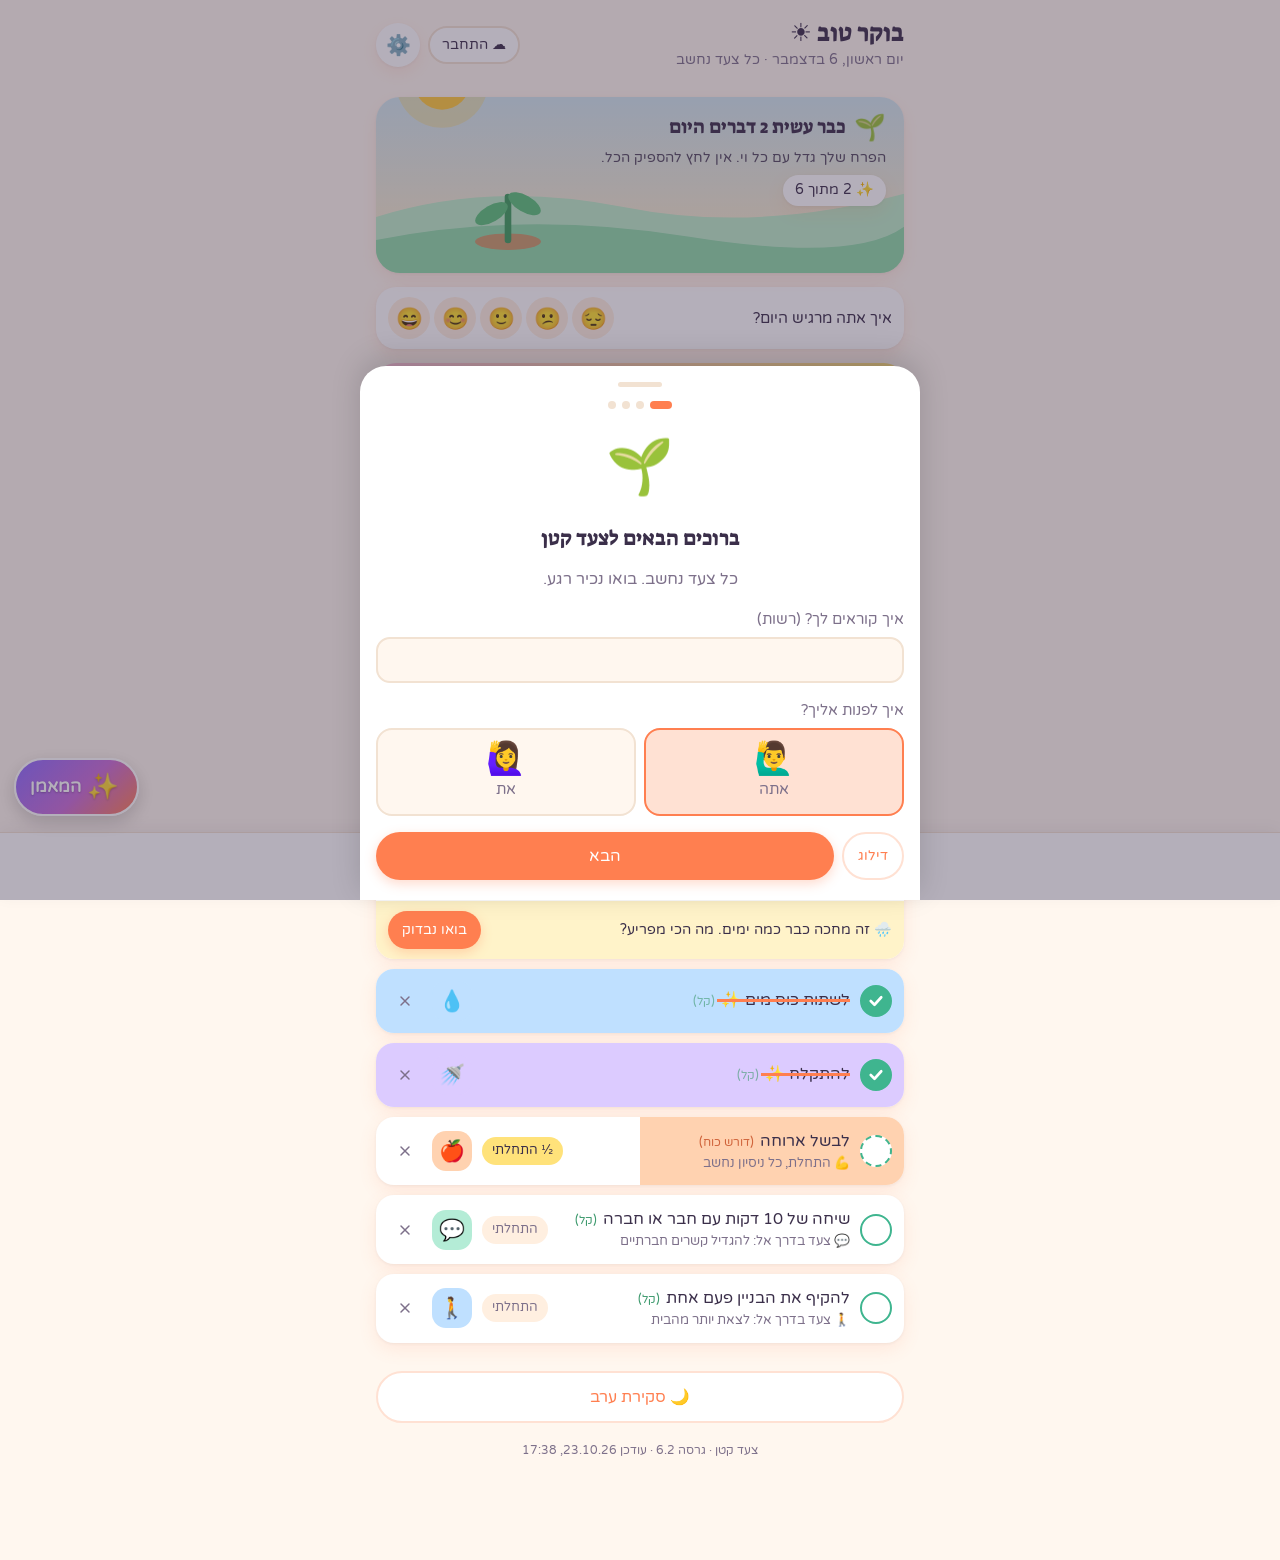
==== commit 7c4158d0: "6.2: glowing companion characters and a choice of how the app talks to you (signup, settings, one-ti" ====
--- a/docs/index.html
+++ b/docs/index.html
@@ -359,6 +359,21 @@
 @keyframes donPop{from{transform:translateY(20px) scale(.94);opacity:0}}
 @media (prefers-reduced-motion:reduce){.don-bg,.don-card{animation:none}}
 .don-card .don-wink{font-size:.85rem;color:var(--muted);font-style:italic;line-height:1.55;margin-top:2px}
+/* companions + speaking styles (6.2) */
+.pet-svg{width:44px;height:44px;display:block;filter:drop-shadow(0 3px 6px rgba(0,0,0,.12))}
+.mascot .pet-svg{width:40px;height:40px;animation:petbob 3.2s ease-in-out infinite}
+.pick.pets button .pet-svg{width:58px;height:58px}
+.wiz .big-e.pet-big{display:flex;justify-content:center}.wiz .big-e.pet-big .pet-svg{width:96px;height:96px;animation:petbob 3.2s ease-in-out infinite}
+.pet-bob{animation:petbob 3.2s ease-in-out infinite;transform-box:fill-box;transform-origin:center bottom}
+@keyframes petbob{0%,100%{transform:translateY(0)}50%{transform:translateY(-3px)}}
+@media (prefers-reduced-motion:reduce){.pet-bob,.mascot .pet-svg,.wiz .big-e.pet-big .pet-svg{animation:none}}
+.voices{display:grid;grid-template-columns:repeat(auto-fill,minmax(140px,1fr));gap:8px}
+.voices button{border:2px solid var(--line);background:var(--bg);border-radius:18px;padding:10px 8px;display:flex;flex-direction:column;align-items:center;gap:3px;text-align:center;color:var(--fg)}
+.voices button .ve{font-size:2rem;font-family:var(--emoji);line-height:1.1}
+.voices button b{font-size:.98rem}
+.voices button small{color:var(--muted);font-size:.78rem}
+.voices button .vs{margin-top:4px;background:var(--surface);border:1px solid var(--line);border-radius:12px;padding:6px 8px;font-size:.8rem;line-height:1.35}
+.voices button[aria-pressed="true"]{border-color:var(--accent);background:var(--accent-soft)}
 </style>
 </head>
 <body>
@@ -487,7 +502,7 @@
 <section class="sheet" id="sheet" role="dialog" aria-modal="true" aria-labelledby="sheet-title" hidden></section>
 
 <div class="toast" id="toast" role="status"><span id="toast-msg"></span><button id="toast-undo" hidden>ביטול</button></div>
-<script>window.TK_SITE="https://smkrot3-sudo.github.io/tsaad-katan/";window.TK_BUILD=1792762935309;</script>
+<script>window.TK_SITE="https://smkrot3-sudo.github.io/tsaad-katan/";window.TK_BUILD=1792766328778;</script>
 <script>
 (function(){
 const KEY='tsaad-katan-v2';
@@ -669,7 +684,119 @@
   else h+=`<button type="button" class="linkbtn" data-emall style="align-self:flex-start">➕ עוד הרבה אימוג'ים</button>`;
   return h;
 }
-const MASCOTS={plant:{e:'🌱',n:'נבטי, צמח שגדל איתך'},cat:{e:'🐱',n:'מיצי החתולה'},bear:{e:'🧸',n:'דובי'},bunny:{e:'🐰',n:'שפנפן'}};
+const MASCOTS={leafy:{e:'🍃',n:'עלעלי הזוהר'},puff:{e:'☁️',n:'פופי הפרוותי'},bloom:{e:'🌸',n:'פרחית הוורודה'},sunny:{e:'🌟',n:'שמשי הזהוב'},plant:{e:'🌱',n:'נבטי, צמח שגדל איתך'},cat:{e:'🐱',n:'מיצי החתולה'},bear:{e:'🧸',n:'דובי'},bunny:{e:'🐰',n:'שפנפן'}};
+/* ---------- companions: soft glowing creatures, drawn here (no image files) ---------- */
+let petN=0;
+const PET_LOOK={
+  leafy:{kind:'jelly',c1:'#E9FF9E',c2:'#9BD63A',c3:'#4E9A1F',ear:'leaf',eye:'#123B12',tail:true},
+  bloom:{kind:'jelly',c1:'#FFE3F1',c2:'#FF9CC8',c3:'#D2558F',ear:'petal',eye:'#4A1638',tail:true},
+  puff:{kind:'fluff',c1:'#FFFFFF',c2:'#E6F1FF',c3:'#4C8DF0',eye:'#1F63C9'},
+  sunny:{kind:'fluff',c1:'#FFF9DB',c2:'#FFE082',c3:'#F4A72C',eye:'#8A4B00'},
+};
+function petSVG(k){
+  const p=PET_LOOK[k];if(!p)return '';const id='pt'+(++petN);
+  const eyes=`<g><ellipse cx="38" cy="54" rx="9" ry="10.5" fill="${p.eye}"/><ellipse cx="62" cy="54" rx="9" ry="10.5" fill="${p.eye}"/>
+    <ellipse cx="38" cy="57" rx="6" ry="5" fill="${p.c3}" opacity=".55"/><ellipse cx="62" cy="57" rx="6" ry="5" fill="${p.c3}" opacity=".55"/>
+    <circle cx="35" cy="50" r="3.2" fill="#fff"/><circle cx="59" cy="50" r="3.2" fill="#fff"/><circle cx="41" cy="58" r="1.4" fill="#fff"/><circle cx="65" cy="58" r="1.4" fill="#fff"/></g>
+    <ellipse cx="27" cy="66" rx="6" ry="3.6" fill="#FF8FA3" opacity=".55"/><ellipse cx="73" cy="66" rx="6" ry="3.6" fill="#FF8FA3" opacity=".55"/>`;
+  if(p.kind==='jelly'){
+    const ear=p.ear==='leaf'
+      ?(x,r)=>`<g transform="rotate(${r} ${x} 40)"><ellipse cx="${x}" cy="24" rx="11" ry="20" fill="url(#${id}b)" stroke="${p.c3}" stroke-width="1.4" stroke-opacity=".5"/><path d="M${x} 8 V40 M${x} 20 l-6 -5 M${x} 28 l6 -5 M${x} 28 l-6 -5" stroke="${p.c3}" stroke-width="1.2" stroke-opacity=".55" fill="none" stroke-linecap="round"/></g>`
+      :(x,r)=>`<g transform="rotate(${r} ${x} 40)">${[-24,0,24].map(a=>`<ellipse cx="${x}" cy="22" rx="7" ry="15" fill="url(#${id}b)" stroke="${p.c3}" stroke-width="1.2" stroke-opacity=".5" transform="rotate(${a} ${x} 36)"/>`).join('')}</g>`;
+    return `<svg class="pet-svg" viewBox="0 0 100 100" aria-hidden="true"><defs>
+      <radialGradient id="${id}b" cx=".38" cy=".3" r=".8"><stop offset="0" stop-color="${p.c1}"/><stop offset=".6" stop-color="${p.c2}"/><stop offset="1" stop-color="${p.c3}"/></radialGradient></defs>
+      <ellipse cx="50" cy="95" rx="26" ry="3.5" fill="#000" opacity=".12"/>
+      ${p.tail?`<path d="M70 84 Q92 84 90 68 Q88 58 80 62 Q76 66 82 69" fill="none" stroke="url(#${id}b)" stroke-width="5" stroke-linecap="round"/><circle cx="82" cy="69" r="4" fill="${p.c1}" opacity=".9"/>`:''}
+      ${ear(29,-22)}${ear(71,22)}
+      <path d="M44 34 Q40 20 33 14" stroke="${p.c2}" stroke-width="2.4" fill="none" stroke-linecap="round"/><circle cx="32" cy="13" r="4.5" fill="url(#${id}b)"/>
+      <path d="M56 34 Q60 20 67 14" stroke="${p.c2}" stroke-width="2.4" fill="none" stroke-linecap="round"/><circle cx="68" cy="13" r="4.5" fill="url(#${id}b)"/>
+      <ellipse cx="50" cy="80" rx="20" ry="14" fill="url(#${id}b)"/>
+      <circle cx="50" cy="56" r="27" fill="url(#${id}b)"/>
+      <ellipse cx="40" cy="40" rx="9" ry="5" fill="#fff" opacity=".45" transform="rotate(-25 40 40)"/>
+      <circle cx="28" cy="72" r="1.3" fill="#fff" opacity=".8"/><circle cx="70" cy="44" r="1.1" fill="#fff" opacity=".8"/><circle cx="60" cy="76" r="1" fill="#fff" opacity=".8"/>
+      ${eyes}<path d="M46 68 q2 2.5 4 0 q2 2.5 4 0" stroke="${p.c3}" stroke-width="1.6" fill="none" stroke-linecap="round"/>
+      <ellipse cx="41" cy="91" rx="6" ry="4" fill="url(#${id}b)"/><ellipse cx="59" cy="91" rx="6" ry="4" fill="url(#${id}b)"/></svg>`;
+  }
+  // fluffy puff
+  const fur=Array.from({length:34},(_,i)=>{const a=i/34*Math.PI*2,r=29+(i%3)*1.2;return `<circle cx="${(50+Math.cos(a)*r).toFixed(1)}" cy="${(60+Math.sin(a)*r*.92).toFixed(1)}" r="${6+(i%2)}" fill="${i%2?p.c2:p.c1}"/>`}).join('');
+  return `<svg class="pet-svg" viewBox="0 0 100 100" aria-hidden="true"><defs>
+    <radialGradient id="${id}f" cx=".42" cy=".35" r=".85"><stop offset="0" stop-color="${p.c1}"/><stop offset=".75" stop-color="${p.c2}"/><stop offset="1" stop-color="${p.c3}" stop-opacity=".5"/></radialGradient>
+    <linearGradient id="${id}t" x1="0" y1="0" x2="0" y2="1"><stop offset="0" stop-color="${p.c3}"/><stop offset="1" stop-color="${p.c1}"/></linearGradient></defs>
+    <ellipse cx="50" cy="96" rx="28" ry="3.5" fill="#000" opacity=".12"/>
+    <path d="M44 32 Q42 16 36 8" stroke="${p.c2}" stroke-width="2" fill="none" stroke-linecap="round"/><ellipse cx="35" cy="8" rx="4" ry="6" fill="url(#${id}t)" transform="rotate(-25 35 8)"/>
+    <path d="M58 32 Q62 18 70 12" stroke="${p.c2}" stroke-width="2" fill="none" stroke-linecap="round"/><ellipse cx="71" cy="11" rx="4" ry="6" fill="url(#${id}t)" transform="rotate(30 71 11)"/>
+    <path d="M18 44 L12 26 L30 36Z" fill="${p.c3}"/><path d="M82 44 L88 26 L70 36Z" fill="${p.c3}"/>
+    ${fur}<ellipse cx="50" cy="60" rx="31" ry="28" fill="url(#${id}f)"/>
+    ${eyes}<circle cx="50" cy="66" r="1" fill="${p.eye}"/>
+    <ellipse cx="38" cy="90" rx="6" ry="3.5" fill="${p.c3}"/><ellipse cx="62" cy="90" rx="6" ry="3.5" fill="${p.c3}"/></svg>`;
+}
+/* the companion as a small picture: drawn creature, or the old emoji */
+const petIcon=k=>{const m=MASCOTS[k]||MASCOTS.plant;return PET_LOOK[k]?petSVG(k):`<span class="e">${m.e}</span>`};
+
+/* ---------- how the app talks to you ---------- */
+const VOICES={
+  gentle:{e:'🌱',n:'רך ועדין',d:'שקט, חם, בלי לחץ',s:'אין לחץ. צעד אחד קטן, ואם לא היום, אז מחר 💛',
+    p:'רך, עדין ושקט. בלי לחץ בכלל.',start:'{הוסף|הוסיפי} משהו קטן, או פשוט {תנוח|תנוחי}.',mid:'הפרח שלך גדל עם כל וי. אין לחץ להספיק הכל.',done:'מגיע לך לנוח. אולי עוד צעד קטן למטרה?',
+    cheers:[]},
+  friend:{e:'🤗',n:'חבר הכי טוב',d:'צחוק, חיבוק ו"יאללה"',s:'{אחי|אחותי}, יאללה! עוד וי אחד וזה שלנו 😎',
+    p:'חבר/ה הכי טוב/ה: סלנג קליל, חם, צוחק יחד, "אחי"/"אחותי", מעודד כמו חבר אמיתי.',start:'יאללה, נתחיל עם משהו ממש קטן? אני איתך 🤙',mid:'{אתה רואה|את רואה}? הולך לך! {אחי התותח|אחותי התותחית} 💥',done:'{סגרת|סגרת} את היום! מגיע לך משהו טעים 🍕',
+    cheers:['😎 {אחי, איזה מלך|אחותי, איזו מלכה}','🙌 יאללה! עוד אחד','🔥 {שורף|שורפת} את היום','🤙 ככה אני אוהב אותך']},
+  parent:{e:'🫶',n:'הורה אוהב',d:'דאגה, גאווה וחום',s:'{מתוק|מתוקה} שלי, אני כל כך {גאה|גאה} בך. אכלת היום? 💛',
+    p:'הורה אוהב/ת: דואג/ת, גאה, חם/ה, "מתוק/ה שלי", שואל/ת אם אכלת ונחת, מחבק/ת במילים.',start:'{מתוק|מתוקה} שלי, נתחיל ממשהו קטן? ואל {תשכח|תשכחי} לאכול 🍲',mid:'אני רואה כמה {אתה משתדל|את משתדלת}. אני גאה בך',done:'{עשית|עשית} הכל. עכשיו לנוח, {מתוק|מתוקה} 💛',
+    cheers:['🫶 אני כל כך גאה בך','💛 {מתוק|מתוקה} שלי, כל הכבוד','🥰 ידעתי {שתצליח|שתצליחי}','🍲 יופי! ועכשיו לאכול משהו']},
+  psych:{e:'🛋️',n:'פסיכולוג',d:'מקשיב, שואל, משקף',s:'מה {אתה מרגיש|את מרגישה} עכשיו? כל רגש מתקבל כאן 🌿',
+    p:'פסיכולוג/ית מקשיב/ה ותומך/ת: משקף/ת רגשות, שואל/ת שאלה פתוחה אחת, מנרמל/ת, מדבר/ת בגובה העיניים. לא מאבחן/ת.',start:'איך {אתה מגיע|את מגיעה} ליום הזה? אפשר להתחיל מצעד אחד קטן 🌿',mid:'{שים|שימי} לב: {אתה מתקדם|את מתקדמת}. איך זה מרגיש?',done:'{עשית|עשית} הרבה היום. מה {למדת|למדת} על עצמך?',
+    cheers:['🌿 {שים|שימי} לב לתחושה הזאת','🪞 זה שלך, {עשית|עשית} את זה','💭 צעד קטן, שינוי אמיתי','🌱 התקדמות היא לא קו ישר, והנה עוד צעד']},
+  buddy:{e:'🤝',n:'מלווה צמוד',d:'כל הזמן לידך, צעד אחר צעד',s:'אני פה איתך כל היום. מה הצעד הבא? נעשה אותו ביחד 🤝',
+    p:'מלווה צמוד/ה: נמצא/ת לצד המשתמש כל הזמן, מתכנן/ת איתו את הצעד הבא, תכליתי/ת וחם/ה, "ביחד", "אני פה".',start:'אני פה. מה הדבר הראשון שנעשה ביחד?',mid:'יופי, אנחנו בדרך. מה הבא בתור?',done:'עשינו את זה ביחד היום 🤝',
+    cheers:['🤝 עשינו את זה ביחד','👣 צעד, ועוד צעד','✅ סימנו, ממשיכים','💪 אני פה איתך']},
+  rabbi:{e:'📜',n:'רב',d:'אמונה, חיזוק ומשפט מהמקורות',s:'"לא עליך המלאכה לגמור". כל מעשה קטן חשוב בשמיים 🕯️',
+    p:'רב חם ומחזק: אמונה ובטחון, משפט קצר מהמקורות כשמתאים (פרקי אבות, תהילים, חסידות), "בעזרת השם", מדגיש שכל מעשה קטן נחשב. בלי הטפה ובלי לחץ.',start:'"כל ההתחלות קשות". נתחיל בעזרת השם ממשהו קטן 🕯️',mid:'"לפום צערא אגרא", כל מאמץ נחשב',done:'ברוך השם, יום מלא. מגיעה לך מנוחה 🙏',
+    cheers:['🕯️ ישר כוח!','🙏 ברוך השם, עוד צעד','📜 "מצווה גוררת מצווה"','✨ כל מעשה קטן הוא עולם ומלואו']},
+  commander:{e:'🎖️',n:'מפקד בצבא',d:'קצר, נחוש, מאמין בך',s:'{חייל|חיילת}! משימה אחת קטנה, ביצוע. אני סומך {עליך|עלייך} 🎖️',
+    p:'מפקד/ת בצבא: משפטים קצרים ונחושים, "חייל/ת", "ביצוע", "קדימה", מאמין/ה במשתמש. תמיד מכבד/ת ותומך/ת, אף פעם לא משפיל/ה, ובימים קשים מוריד/ה הילוך: "גם מנוחה היא חלק מהמשימה".',start:'{חייל|חיילת}, משימה ראשונה קטנה. קדימה!',mid:'יפה! ממשיכים לפי התוכנית 🎖️',done:'משימת היום הושלמה. לנוח, זו פקודה 🫡',
+    cheers:['🫡 ביצוע מצוין!','🎖️ כל הכבוד, {חייל|חיילת}','💥 משימה הושלמה','⚔️ ממשיכים קדימה']},
+  coach:{e:'🏋️',n:'מאמן כושר',d:'אנרגיה, "עוד חזרה אחת!"',s:'עוד חזרה אחת! הראש מתחזק כמו שריר 💪',
+    p:'מאמן/ת כושר אנרגטי/ת: "עוד חזרה אחת", אנרגיה ושמחה, משווה התקדמות לאימון, תמיד מזכיר/ה שגם מנוחה בונה שריר.',start:'חימום: משימה אחת קלה ומתחילים 🏋️',mid:'יאללה עוד סט! {אתה|את} בכושר',done:'אימון מושלם! עכשיו מתיחות ומנוחה 💪',
+    cheers:['💪 עוד חזרה!','🏋️ שריר של אלופים','🔥 ככה בונים כוח','🥇 שיא אישי']},
+  grandma:{e:'👵',n:'סבתא',d:'חיבוק, מרק ו"חמוד שלי"',s:'{חמוד|חמודה} של סבתא, אכלת משהו? אחר כך משימה קטנה 🍲',
+    p:'סבתא חמה: "חמוד/ה של סבתא", דואגת שתאכל/י ותתלבש/י חם, גאה בכל דבר קטן, מלאת אהבה ופולניות עדינה.',start:'{חמוד|חמודה}, קודם תה ועוגה, ואז משהו קטן 🍰',mid:'אוי, איזה {מוכשר|מוכשרת}! סבתא גאה',done:'הכל גמור? {שב|שבי} לנוח, סבתא מביאה מרק 🍲',
+    cheers:['👵 {חמוד|חמודה} של סבתא!','🍪 מגיעה לך עוגייה','💋 נשיקה מסבתא','🧶 איזה {מוכשר|מוכשרת}']},
+  zen:{e:'🧘',n:'מורה מדיטציה',d:'נשימה, רוגע, רגע אחד',s:'נשימה אחת. צעד אחד. זה מספיק 🍃',
+    p:'מורה מדיטציה רגוע/ה: מעט מילים, נשימה, נוכחות ברגע, בלי מאמץ ובלי שיפוט.',start:'נשימה עמוקה. צעד אחד קטן 🍃',mid:'רגע אחד בכל פעם. {אתה|את} כאן',done:'היום התמלא. עכשיו רק לנשום 🧘',
+    cheers:['🍃 נשימה, וי','🧘 נוכחות מלאה','🌊 בדיוק כמו גל','☁️ קל ופשוט']},
+  funny:{e:'😄',n:'חבר מצחיק',d:'הומור וקלילות',s:'המשימות שלך כבר מתגעגעות. בוא{|י} נראה להן מי הבוס 😜',
+    p:'חבר/ה מצחיק/ה: הומור עדין וקליל, משחקי מילים, מגזים בכיף, אף פעם לא צוחק/ת על המשתמש.',start:'רשימה ריקה? אפילו הכביסה {מתגעגעת אליך|מתגעגעת אלייך} 😜',mid:'המשימות בורחות ממך בפאניקה 😂',done:'{סיימת|סיימת} הכל. הרשימה הגישה תלונה במשטרה 🚓',
+    cheers:['😂 המשימה לא ראתה את זה מגיע','🦸 {גיבור|גיבורת} על בפעולה','🎤 מיקרופון נופל','🕺 ריקוד ניצחון!']},
+};
+const voice=()=>VOICES[S.settings.voice]||VOICES.gentle;
+function voicePickHTML(cur){
+  return `<div class="voices">${Object.entries(VOICES).map(([k,v])=>`<button data-voice="${k}" aria-pressed="${k===cur}"><span class="ve">${v.e}</span><b>${v.n}</b><small>${v.d}</small><span class="vs">"${esc(G(v.s))}"</span></button>`).join('')}</div>`;
+}
+function petPickHTML(cur){
+  return `<div class="pick pets">${Object.entries(MASCOTS).map(([k,v])=>`<button data-masc="${k}" aria-pressed="${k===cur}">${petIcon(k)}${v.n}</button>`).join('')}</div>`;
+}
+/* once after the update (and from settings): choose how the app talks to you, and meet the new companions */
+function openVoicePicker(fromSettings){
+  let step=0,sel=S.settings.voice||'',pet=S.settings.mascot;
+  if(!fromSettings)$('sheet').dataset.lock='1';
+  const draw=()=>{
+    const body=step===0
+      ?`<div class="big-e">💬</div><h2 id="sheet-title" style="text-align:center">${G('איך {תרצה|תרצי} שאדבר {אליך|אלייך}?')}</h2>
+        <p style="text-align:center;color:var(--muted)">${G('{בחר|בחרי} את הסגנון שהכי מרגיש לך נכון. אפשר להחליף בכל רגע בהגדרות.')}</p>${voicePickHTML(sel)}`
+      :`<div class="big-e pet-big">${petIcon(pet)}</div><h2 id="sheet-title" style="text-align:center">חברים חדשים ללוות אותך ✨</h2>
+        <p style="text-align:center;color:var(--muted)">${G('הגיעו דמויות קטנות וזוהרות. {בחר|בחרי} מי ילווה אותך.')}</p>${petPickHTML(pet)}`;
+    openSheet(`<div class="wiz">${body}<div class="actions"><button class="btn wide" id="vp-next" ${step===0&&!sel?'disabled':''}>${step===0&&!fromSettings?'הבא':'יופי, שומרים'}</button></div></div>`);
+    const s=$('sheet');
+    s.querySelectorAll('[data-voice]').forEach(b=>b.onclick=()=>{sel=b.dataset.voice;s.querySelectorAll('[data-voice]').forEach(x=>x.setAttribute('aria-pressed',x===b));$('vp-next').disabled=false});
+    s.querySelectorAll('[data-masc]').forEach(b=>b.onclick=()=>{pet=b.dataset.masc;draw()});
+    $('vp-next').onclick=()=>{
+      if(step===0){S.settings.voice=sel;save();if(fromSettings){closeSheet();renderAll();toast(G(voice().e+' '+voice().s));return}step=1;draw();return}
+      S.settings.mascot=pet;S.seenNew=WHATS_NEW.v;save();delete $('sheet').dataset.lock;closeSheet();lastStage=-1;renderAll();toast(G(voice().e+' '+voice().s))};
+  };
+  draw();
+}
+
 const MOODS=[['😔','קשה לי'],['😕','לא משהו'],['🙂','בסדר'],['😊','טוב'],['😄','מצוין']];
 const ENERGY={light:{e:'🪶',n:'קל'},mid:{e:'🌿',n:'בינוני'},high:{e:'🔥',n:'דורש כוח'}};
 // the app decides by itself how much strength a task takes (the user can still tap the label to change it)
@@ -815,7 +942,7 @@
 function toast(msg,undo){$('toast-msg').textContent=G(msg);undoFn=undo||null;$('toast-undo').hidden=!undo;$('toast').classList.add('show');clearTimeout(tt);tt=setTimeout(()=>{$('toast').classList.remove('show');undoFn=null},undo?5000:2600)}
 $('toast-undo').onclick=()=>{if(undoFn){undoFn();undoFn=null}$('toast').classList.remove('show')};
 let lastCheer=-1;
-function cheer(){let i;do{i=Math.floor(Math.random()*CHEERS.length)}while(i===lastCheer&&CHEERS.length>1);lastCheer=i;return CHEERS[i]}
+function cheer(){const C=voice().cheers.length&&Math.random()<.7?voice().cheers:CHEERS;let i;do{i=Math.floor(Math.random()*C.length)}while(i===lastCheer&&C.length>1);lastCheer=i;return C[i]}
 function celebrate(el,msg,big){chime();confetti(el,big);toast(msg||cheer());try{navigator.vibrate&&navigator.vibrate(18)}catch(e){}}
 
 /* ---------- task + step logic ---------- */
@@ -873,7 +1000,8 @@
       [0,60,120,180,240,300].map(a=>`<ellipse class="petal" cx="80" cy="64" rx="6.5" ry="10" transform="rotate(${a} 80 74)"/>`).join('')+'<circle class="core" cx="80" cy="74" r="7"/>'+
       '<text x="104" y="62" font-size="16" style="font-family:var(--emoji)">✨</text><text x="44" y="78" font-size="13" style="font-family:var(--emoji)">✨</text>'
   };
-  const pet=S.settings.mascot!=='plant'?`<text x="116" y="136" font-size="22" style="font-family:var(--emoji)">${MASCOTS[S.settings.mascot].e}</text>`:'';
+  const mk=MASCOTS[S.settings.mascot]?S.settings.mascot:'plant';
+  const pet=PET_LOOK[mk]?`<g class="pet-bob"><svg x="100" y="94" width="44" height="44" viewBox="0 0 100 100">${petSVG(mk).replace(/^<svg[^>]*>|<\/svg>$/g,'')}</svg></g>`:mk!=='plant'?`<text x="116" y="136" font-size="22" style="font-family:var(--emoji)">${MASCOTS[mk].e}</text>`:'';
   return `<svg class="scene" viewBox="0 0 320 150" preserveAspectRatio="xMinYMax slice" aria-hidden="true">
     <defs><linearGradient id="skyg" x1="0" y1="0" x2="0" y2="1"><stop offset="0" class="sky1"/><stop offset="1" class="sky2"/></linearGradient></defs>
     <rect width="320" height="150" fill="url(#skyg)"/>
@@ -954,10 +1082,10 @@
   const L=today();const done=L.filter(t=>t.done).length,n=L.length,pct=progressOf(L);
   const stage=!n||pct===0?0:pct<.5?1:pct<1?2:3;
   if(stage!==lastStage){$('scene').innerHTML=scene(stage);if(lastStage===-1){const p=$('plant-g');p&&p.classList.remove('grow')}lastStage=stage}
-  $('mascot').textContent=MASCOTS[S.settings.mascot].e;
+  $('mascot').innerHTML=petIcon(S.settings.mascot);
   const hard=isHard();
   $('sum-big').textContent=G(hard?'היום מספיק משהו אחד קטן 💜':!n?'יום חדש מתחיל 🌤️':done===n?'{עשית|עשית} את כל מה {שתכננת|שתכננת} להיום 🌸':pct===0?'אפשר להתחיל מהדבר הכי קטן 🌱':'כבר {עשית|עשית} '+(done===1?'דבר אחד':done>1?done+' דברים':'התחלה')+' היום');
-  $('sum-sub').textContent=G(hard?'מותר לנוח. אפילו לנשום זה בסדר.':!n?'{הוסף|הוסיפי} משהו קטן, או פשוט {תנוח|תנוחי}.':done===n?'מגיע לך לנוח. אולי עוד צעד קטן למטרה?':'הפרח שלך גדל עם כל וי. אין לחץ להספיק הכל.');
+  const V=voice();$('sum-sub').textContent=G(hard?'מותר לנוח. אפילו לנשום זה בסדר.':!n?V.start:done===n?V.done:V.mid);
   $('sum-pill').textContent=n?`✨ ${done} מתוך ${n}`:'🌱 מוכנים להתחיל';
   // mood
   const m=S.moods[T];
@@ -1190,30 +1318,32 @@
 
 /* onboarding wizard: 3 steps, skippable */
 function openWizard(){
-  let step=0;const st={name:S.settings.name||'',address:S.settings.address||'m',mascot:S.settings.mascot||'plant',faith:!!S.settings.faith};
+  let step=0;const st={name:S.settings.name||'',address:S.settings.address||'m',mascot:S.settings.mascot||'leafy',faith:!!S.settings.faith,voice:S.settings.voice||'gentle'};
   $('sheet').dataset.lock='1';
   const draw=()=>{
-    const dots=`<div class="dots">${[0,1,2].map(i=>`<span class="${i===step?'on':''}"></span>`).join('')}</div>`;
+    const dots=`<div class="dots">${[0,1,2,3].map(i=>`<span class="${i===step?'on':''}"></span>`).join('')}</div>`;
     let body='';
     if(step===0)body=`<div class="big-e">🌱</div><h2 id="sheet-title" style="text-align:center">ברוכים הבאים לצעד קטן</h2><p style="text-align:center;color:var(--muted)">כל צעד נחשב. בואו נכיר רגע.</p>
       <label class="fieldcol" for="wz-name">איך קוראים לך? (רשות)<input id="wz-name" value="${esc(st.name)}" autocomplete="given-name"></label>
       <div class="fieldcol">איך לפנות אליך?<div class="pick"><button data-addr="m" aria-pressed="${st.address==='m'}"><span class="e">🙋‍♂️</span>אתה</button><button data-addr="f" aria-pressed="${st.address==='f'}"><span class="e">🙋‍♀️</span>את</button></div></div>`;
-    else if(step===1)body=`<div class="big-e">${MASCOTS[st.mascot].e}</div><h2 id="sheet-title" style="text-align:center">מי ילווה אותך?</h2><p style="text-align:center;color:var(--muted)">אפשר להחליף בכל רגע בהגדרות.</p>
-      <div class="pick">${Object.entries(MASCOTS).map(([k,v])=>`<button data-masc="${k}" aria-pressed="${k===st.mascot}"><span class="e">${v.e}</span>${v.n}</button>`).join('')}</div>
+    else if(step===1)body=`<div class="big-e pet-big">${petIcon(st.mascot)}</div><h2 id="sheet-title" style="text-align:center">מי ילווה אותך?</h2><p style="text-align:center;color:var(--muted)">אפשר להחליף בכל רגע בהגדרות.</p>
+      ${petPickHTML(st.mascot)}
       <div class="setrow"><span>🕯️ לשלב גם משפטים מהמקורות</span><button class="switch" role="switch" aria-checked="${st.faith}" id="wz-faith" aria-label="משפטים מהמקורות"></button></div>`;
+    else if(step===2)body=`<div class="big-e">💬</div><h2 id="sheet-title" style="text-align:center">${st.address==='f'?'איך תרצי שאדבר אלייך?':'איך תרצה שאדבר אליך?'}</h2><p style="text-align:center;color:var(--muted)">אפשר להחליף בכל רגע בהגדרות.</p>${voicePickHTML(st.voice)}`;
     else body=`<div class="big-e">🎯</div><h2 id="sheet-title" style="text-align:center">${st.address==='f'?'לאן היית רוצה להתקדם?':'לאן היית רוצה להתקדם?'}</h2><p style="text-align:center;color:var(--muted)">${st.address==='f'?'בחרי מטרה ראשונה, ונפרק אותה יחד לצעדים קטנים. או דלגי, ותתחילי רק עם רשימה להיום.':'בחר מטרה ראשונה, ונפרק אותה יחד לצעדים קטנים. או דלג, ותתחיל רק עם רשימה להיום.'}</p>
       <div class="chiprow" style="justify-content:center">${TEMPLATES.map((t,i)=>`<button class="chipbtn" data-wtpl="${i}">${t.e} ${t.t}</button>`).join('')}<button class="chipbtn" data-wtpl="own">✏️ מטרה משלי</button></div>`;
-    openSheet(`<div class="wiz">${dots}${body}<div class="actions" style="justify-content:space-between"><button class="btn ghost small" id="wz-skip">דילוג</button><button class="btn" id="wz-next" style="flex:1">${step<2?'הבא':'להתחיל בלי מטרה'}</button></div></div>`);
+    openSheet(`<div class="wiz">${dots}${body}<div class="actions" style="justify-content:space-between"><button class="btn ghost small" id="wz-skip">דילוג</button><button class="btn" id="wz-next" style="flex:1">${step<3?'הבא':'להתחיל בלי מטרה'}</button></div></div>`);
     const s=$('sheet');
     s.querySelectorAll('[data-addr]').forEach(b=>b.onclick=()=>{st.address=b.dataset.addr;st.name=$('wz-name').value;draw()});
     s.querySelectorAll('[data-masc]').forEach(b=>b.onclick=()=>{st.mascot=b.dataset.masc;draw()});
+    s.querySelectorAll('[data-voice]').forEach(b=>b.onclick=()=>{st.voice=b.dataset.voice;s.querySelectorAll('[data-voice]').forEach(x=>x.setAttribute('aria-pressed',x===b))});
     if($('wz-faith'))$('wz-faith').onclick=()=>{st.faith=!st.faith;$('wz-faith').setAttribute('aria-checked',st.faith)};
     s.querySelectorAll('[data-wtpl]').forEach(b=>b.onclick=()=>finish(b.dataset.wtpl));
     $('wz-skip').onclick=()=>finish(null);
-    $('wz-next').onclick=()=>{if(step===0)st.name=$('wz-name').value.trim();if(step<2){step++;draw()}else finish(null)};
+    $('wz-next').onclick=()=>{if(step===0)st.name=$('wz-name').value.trim();if(step<3){step++;draw()}else finish(null)};
   };
   const finish=tpl=>{if($('wz-name'))st.name=$('wz-name').value.trim();
-    Object.assign(S.settings,{name:st.name,address:st.address,mascot:st.mascot,faith:st.faith});S.onboarded=true;S.seenNew=WHATS_NEW.v;save();
+    Object.assign(S.settings,{name:st.name,address:st.address,mascot:st.mascot,faith:st.faith,voice:st.voice});S.onboarded=true;S.seenNew=WHATS_NEW.v;save();
     delete $('sheet').dataset.lock;closeSheet();lastStage=-1;renderAll();
     if(tpl==='own')openGoalForm();else if(tpl!=null)openGoalForm(+tpl);
     else toast('🌱 '+G('יאללה, מתחילים')+(st.name?' '+st.name:'')+'!')};
@@ -1361,10 +1491,11 @@
 matchMedia('(prefers-color-scheme: dark)').addEventListener('change',()=>applyLook());
 
 /* what's new, once per version */
-const WHATS_NEW={v:'6.1',items:['🔁 משימה שחוזרת כל יום: מסמנים "כל יום" כשמוסיפים משימה','🎙️ לספר למאמן מה יש לך היום, והוא מסדר את זה לרשימה','✨ המאמן מציע צעדים לבד כשבונים מטרה חדשה','✏️ אפשר לערוך מטרות','😊 הרבה יותר אימוג׳ים למטרות, ועוד 120 משפטים טובים']};
+const WHATS_NEW={v:'6.2',items:['💬 בוחרים איך האפליקציה מדברת אליך: הורה, חבר, פסיכולוג, רב, מפקד ועוד','✨ ארבעה חברים חדשים וזוהרים שמלווים אותך','🔁 משימה שחוזרת כל יום, והמאמן שמסדר לך את היום מהקלטה']};
 function maybeWhatsNew(){
   if(!S.onboarded)return;
   if(S.seenNew===WHATS_NEW.v)return;
+  if(!S.settings.voice){openVoicePicker(false);return}
   S.seenNew=WHATS_NEW.v;save();
   openSheet(sheetHead('🎁 מה חדש בצעד קטן')+`<ul class="newlist">${WHATS_NEW.items.map(x=>`<li>${x}</li>`).join('')}</ul><button class="btn wide" data-act="sheet-close">יופי, תודה</button>`);
 }
@@ -1412,7 +1543,8 @@
     <h3>🙂 עליי</h3>
     <div class="setrow"><label for="set-name">📛 השם שלך</label><input id="set-name" value="${esc(S.settings.name)}" style="max-width:150px"></div>
     <div class="setrow"><span>🗣️ איך לפנות אליך</span><div class="seg"><button data-addr="m" aria-pressed="${S.settings.address==='m'}">אתה</button><button data-addr="f" aria-pressed="${S.settings.address==='f'}">את</button></div></div>
-    <div class="fieldcol" style="padding-block:10px">🧸 מי מלווה אותך<div class="pick">${Object.entries(MASCOTS).map(([k,v])=>`<button data-masc="${k}" aria-pressed="${k===S.settings.mascot}"><span class="e">${v.e}</span>${v.n}</button>`).join('')}</div></div>
+    <div class="setrow"><span>💬 איך האפליקציה מדברת אליי</span><button class="btn small ghost" id="set-voice">${voice().e} ${voice().n}</button></div>
+    <div class="fieldcol" style="padding-block:10px">🧸 מי מלווה אותך<div class="pick pets">${Object.entries(MASCOTS).map(([k,v])=>`<button data-masc="${k}" aria-pressed="${k===S.settings.mascot}">${petIcon(k)}${v.n}</button>`).join('')}</div></div>
     ${sw('faith','🕯️ משפטים מהמקורות')}
     <h3>🎨 מראה</h3>
     <div class="setrow"><span>🌗 תצוגה</span><div class="seg" id="set-theme">${[['light','☀️ בהיר'],['dark','🌙 כהה'],['system','📱 כמו בטלפון']].map(([k,l])=>`<button data-th="${k}" aria-pressed="${(S.settings.theme||'system')===k}">${l}</button>`).join('')}</div></div>
@@ -1457,6 +1589,7 @@
   $('share-app').onclick=shareApp;$('fb').onclick=openFeedback;
   $('whatsnew').onclick=()=>{S.seenNew='x';maybeWhatsNew()};
   $('rewiz').onclick=()=>{closeSheet();openWizard()};
+  $('set-voice').onclick=()=>{closeSheet();openVoicePicker(true)};
   $('reset').onclick=()=>{if(!armed){armed=true;$('reset').textContent='בטוח? ללחוץ שוב';return}
     const st=S.settings,old=S;S={v:3,tasks:{},goals:[],moods:{},journal:[],hard:{},seeded:false,onboarded:true,seenNew:old.seenNew,colorIx:0,lastOpen:T,lastSeen:T,carryNote:null,injectSkip:{},reviewed:{},askNext:{},daily:[],settings:st,del:old.del||{}};
     Object.values(old.tasks).forEach(L=>L.forEach(x=>tomb(x.id)));old.goals.forEach(x=>tomb(x.id));old.journal.forEach(x=>tomb(x.id));
@@ -1470,7 +1603,7 @@
 
 /* other scripts (cloud sync, Android bridge) reach the app through this */
 window.TK={
-  get:()=>S, G, esc, toast, openSheet, closeSheet, sheetHead, X, versionLine, version:WHATS_NEW.v,
+  get:()=>S, G, esc, toast, voice:()=>voice(), petIcon, openSheet, closeSheet, sheetHead, X, versionLine, version:WHATS_NEW.v,
   render:()=>{applyLook();renderAll()},
   /* replace all data (from the cloud or a backup) without marking it as a new local change */
   replace(d,fromCloud){const keepDevice={lastSeenPrev:S.lastSeenPrev};S=Object.assign({},d,keepDevice);
@@ -1910,6 +2043,7 @@
   const S=TK.get(),st=S.settings,d=new Date(),k=x=>x.getFullYear()+'-'+String(x.getMonth()+1).padStart(2,'0')+'-'+String(x.getDate()).padStart(2,'0');
   const T=k(d),L=S.tasks[T]||[];const lines=[];
   lines.push(`שם: ${st.name||'לא ידוע'}. מגדר לפנייה: ${st.address}. היום: ${d.toLocaleDateString('he-IL',{weekday:'long',day:'numeric',month:'long'})}, שעה ${d.getHours()}:00.`);
+  const V=TK.voice&&TK.voice();if(V)lines.push(`סגנון הדיבור שהמשתמש בחר: "${V.n}". לדבר כך: ${V.p} תמיד לשמור על הכללים למעלה, ובמצוקה לחזור לרכות.`);
   if(S.moods[T]!=null)lines.push('מצב רוח היום: '+MOODS[S.moods[T]]);
   if(S.hard&&S.hard[T])lines.push('סימן היום "יום קשה".');
   lines.push('משימות היום:'+(L.length?'':' אין'));
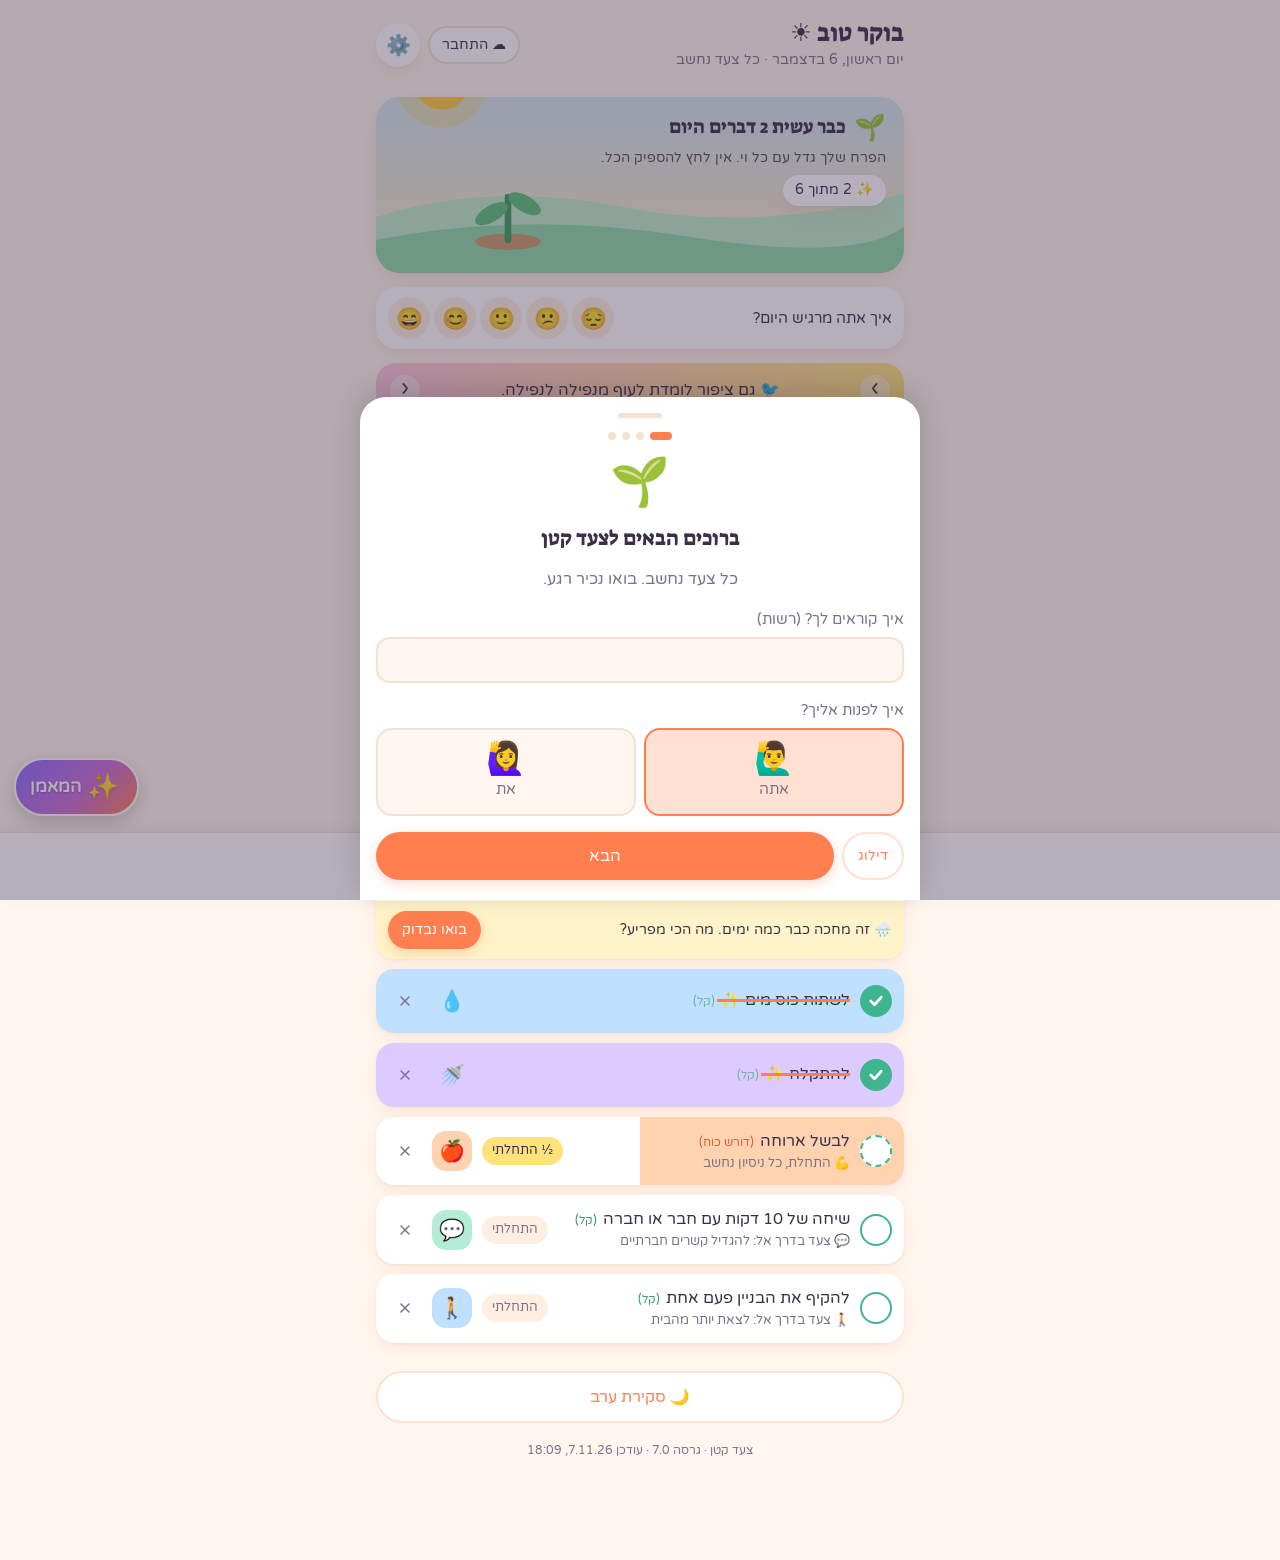
==== commit 2d30797b: "7.0: calm corner, therapist summary, weekly insight letter, morning note and 'we thought of you', li" ====
--- a/docs/index.html
+++ b/docs/index.html
@@ -374,6 +374,82 @@
 .voices button small{color:var(--muted);font-size:.78rem}
 .voices button .vs{margin-top:4px;background:var(--surface);border:1px solid var(--line);border-radius:12px;padding:6px 8px;font-size:.8rem;line-height:1.35}
 .voices button[aria-pressed="true"]{border-color:var(--accent);background:var(--accent-soft)}
+/* ===== 7.0 ===== */
+.hardrow{display:flex;gap:8px}
+.hardrow .hardbtn{flex:1}
+.calmbtn{flex:none;display:flex;align-items:center;gap:6px;border:2px solid var(--joy3);background:var(--joy3);color:var(--joy-ink);border-radius:var(--r);padding:10px 14px;font:inherit;font-size:.95rem;cursor:pointer}
+.hide-hard .hardrow .calmbtn{flex:1;justify-content:center}
+/* calm corner */
+.calm-tabs{justify-content:center;margin-bottom:10px}
+.breath{display:flex;flex-direction:column;align-items:center;gap:10px;padding:6px 0}
+.b-stage{position:relative;width:230px;height:230px;display:grid;place-items:center}
+.b-ring{position:absolute;inset:0;margin:auto;width:150px;height:150px;border-radius:50%;background:radial-gradient(circle at 40% 35%,var(--joy3),var(--joy5) 70%);box-shadow:0 0 0 14px color-mix(in srgb,var(--joy3) 35%,transparent),0 0 40px color-mix(in srgb,var(--joy5) 60%,transparent);transform:scale(.72);transition:transform 4s ease-in-out}
+.b-ring.big{transform:scale(1.45)}
+.b-pet{position:relative;width:86px;height:86px;display:grid;place-items:center;font-size:3rem}
+.b-pet .pet-svg{width:86px;height:86px;animation:petbob 3.2s ease-in-out infinite}
+.b-word{font-family:var(--display);font-size:1.4rem;text-align:center;min-height:1.6em}
+.b-count{color:var(--muted);font-size:.92rem;text-align:center;min-height:1.4em}
+.ground{display:flex;flex-direction:column;align-items:center;gap:10px}
+.g-big{display:flex;align-items:center;gap:10px;font-size:3rem}.g-big b{font-family:var(--display);color:var(--accent)}
+.g-t{font-size:1.15rem;text-align:center}
+.g-dots{display:flex;gap:10px;flex-wrap:wrap;justify-content:center}
+.g-dots button{width:46px;height:46px;border-radius:50%;border:3px solid var(--joy3);background:var(--surface);cursor:pointer;transition:background .2s,transform .2s}
+.g-dots button[aria-pressed="true"]{background:var(--joy2);border-color:var(--ok);transform:scale(1.08)}
+.ground-done,.calm-words{display:flex;flex-direction:column;align-items:center;gap:12px;text-align:center}
+.cw{font-family:var(--display);font-size:1.3rem;line-height:1.5;padding:18px 6px;min-height:5em;display:grid;place-items:center}
+.calm-words .help{align-self:stretch;text-align:start}
+.calm-help{text-align:center;margin-top:14px}.calm-help a{color:inherit}
+.ai-help{display:flex;flex-direction:column;gap:8px;font-size:.92rem}
+/* morning note */
+.banner.morning{background:linear-gradient(135deg,var(--joy1),var(--joy6));border-color:transparent;color:var(--joy-ink)}
+.banner.morning .sub{color:inherit;opacity:.9;font-size:.95rem}
+.pet-mini{width:44px;height:44px;display:grid;place-items:center;flex:none}.pet-mini .pet-svg{width:44px;height:44px}.pet-mini .e{font-size:1.8rem}
+/* garden */
+.garden-big{background:var(--surface);border-radius:var(--r);box-shadow:var(--shadow);padding:12px;display:flex;flex-direction:column;gap:8px}
+.gb-head{display:flex;justify-content:space-between;align-items:baseline;gap:8px;flex-wrap:wrap}
+.garden-svg{width:100%;border-radius:14px;display:block}
+.garden-svg .gp{cursor:pointer;outline:none}
+.garden-svg .gp:focus-visible rect:first-child{stroke:var(--accent);stroke-width:2}
+.sway{transform-box:fill-box;transform-origin:50% 100%;animation:sway 5s ease-in-out infinite}
+.gp:nth-child(2n) .sway{animation-delay:-2s}.gp:nth-child(3n) .sway{animation-delay:-3.5s}
+@keyframes sway{0%,100%{transform:rotate(-2deg)}50%{transform:rotate(2deg)}}
+.twinkle{animation:twinkle 2.4s ease-in-out infinite}
+@keyframes twinkle{0%,100%{opacity:.3}50%{opacity:1}}
+@media (prefers-reduced-motion:reduce){.sway,.twinkle,.b-pet .pet-svg{animation:none}}
+.tools{display:grid;grid-template-columns:repeat(3,1fr);gap:8px}
+.tool{display:flex;flex-direction:column;align-items:center;gap:2px;background:var(--surface);border:1px solid var(--line);border-radius:16px;padding:12px 6px;font:inherit;color:var(--fg);cursor:pointer;text-align:center;box-shadow:var(--shadow)}
+.tool .e{font-size:1.6rem}.tool b{font-size:.9rem}.tool small{font-size:.75rem;color:var(--muted)}
+/* insight letter */
+.letter.insight{background:linear-gradient(160deg,var(--joy3),var(--joy5));font-size:1.02rem}
+/* report */
+.rp-inc{display:grid;grid-template-columns:1fr 1fr;gap:2px 10px;margin:10px 0}
+.rp-prev{background:#fff;color:#3B2F4A;border-radius:16px;padding:14px;margin:10px 0;border:1px solid var(--line);max-height:46vh;overflow:auto;font-size:.88rem;line-height:1.5}
+.rp-prev header{border-bottom:3px solid #FFE1D3;padding-bottom:8px;margin-bottom:10px}.rp-prev .logo{color:#FF7F50}
+.rp-prev h1{font-size:1.2rem}.rp-prev h2{font-size:1rem;margin:1em 0 .3em;color:#5a4670}.rp-prev .mut{color:#7D708A;font-size:.85rem}
+.rp-prev .kpis{display:grid;grid-template-columns:repeat(2,1fr);gap:6px}.rp-prev .kpis div{background:#FFF7EF;border-radius:10px;padding:8px;text-align:center}.rp-prev .kpis b{display:block;font-size:1.3rem;color:#FF7F50}.rp-prev .kpis span{font-size:.75rem}
+.rp-prev .dist{display:flex;flex-wrap:wrap;gap:5px}.rp-prev .dist span{background:#F4EEF8;border-radius:99px;padding:1px 8px;font-size:.8rem}
+.rp-prev table{width:100%;border-collapse:collapse}.rp-prev td,.rp-prev th{border-bottom:1px solid #F2E2D2;padding:5px;text-align:right;vertical-align:top}
+.rp-prev ul{padding-inline-start:18px;margin:.3em 0}.rp-prev footer{margin-top:14px;text-align:center;color:#FF7F50}
+.rp-actions{display:flex;gap:8px}.rp-actions .btn{flex:1}
+/* what's new 7.0 */
+.wn-hero{text-align:center;display:flex;flex-direction:column;align-items:center;gap:6px;padding-top:6px}
+.wn-pet{width:84px;height:84px;display:grid;place-items:center;font-size:3rem}.wn-pet .pet-svg{width:84px;height:84px;animation:petbob 3.2s ease-in-out infinite}
+.wn-hero p{color:var(--muted)}
+.wn-list{display:flex;flex-direction:column;gap:10px;margin:14px 0}
+.wn-it{display:flex;gap:12px;align-items:flex-start;background:var(--soft);border-radius:16px;padding:12px}
+.wn-it:nth-child(6n+1){background:color-mix(in srgb,var(--joy3) 55%,var(--surface))}.wn-it:nth-child(6n+2){background:color-mix(in srgb,var(--joy1) 55%,var(--surface))}.wn-it:nth-child(6n+3){background:color-mix(in srgb,var(--joy5) 55%,var(--surface))}
+.wn-it:nth-child(6n+4){background:color-mix(in srgb,var(--joy2) 55%,var(--surface))}.wn-it:nth-child(6n+5){background:color-mix(in srgb,var(--joy4) 55%,var(--surface))}.wn-it:nth-child(6n){background:color-mix(in srgb,var(--joy6) 55%,var(--surface))}
+.wn-e{font-size:1.8rem;flex:none}
+.wn-it b{font-size:1rem}.wn-it p{font-size:.9rem;margin:2px 0 6px}
+/* buddy */
+.bd-list{display:flex;flex-direction:column;gap:10px;margin:10px 0}
+.bd-card{background:var(--soft);border-radius:16px;padding:12px;display:flex;flex-direction:column;gap:8px}
+.bd-card .r{display:flex;justify-content:space-between;align-items:center;gap:8px}
+.bd-goals{display:flex;flex-direction:column;gap:2px;max-height:180px;overflow:auto}
+.cheer-pop{text-align:center;display:flex;flex-direction:column;align-items:center;gap:10px}
+.cheer-pop .big{font-size:4rem;animation:petbob 2.4s ease-in-out infinite}
+.cheer-pop .msg{background:var(--joy1);color:var(--joy-ink);border-radius:16px;padding:14px;font-size:1.1rem;white-space:pre-wrap;align-self:stretch}
+.sheet .big-e{font-size:3rem;font-family:var(--emoji);display:flex;justify-content:center;line-height:1.1}.sheet .big-e .pet-svg{width:90px;height:90px;animation:petbob 3.2s ease-in-out infinite}
 </style>
 </head>
 <body>
@@ -407,7 +483,7 @@
       <div class="moods" id="moods" role="group" aria-label="בחירת מצב רוח"></div>
     </section>
     <section class="qod" id="quote-box" aria-label="משפטי מוטיבציה, אפשר להחליק או ללחוץ למשפט הבא"><button class="qarrow" id="q-prev" aria-label="המשפט הקודם">›</button><div class="qtext"><p id="quote" aria-live="polite"></p><span class="who" id="quote-who"></span></div><button class="qarrow" id="q-next" aria-label="המשפט הבא">‹</button></section>
-    <button class="hardbtn" data-act="hardday" id="hardbtn" aria-pressed="false"></button>
+    <div class="hardrow"><button class="hardbtn" data-act="hardday" id="hardbtn" aria-pressed="false"></button><button class="calmbtn" data-act="calm" aria-label="פינת הרגעה"><span class="e">🫧</span> רגע של רוגע</button></div>
     <div id="banners" style="display:flex;flex-direction:column;gap:12px"></div>
     <form class="addbox" id="add-task">
       <div class="add">
@@ -472,6 +548,12 @@
   <!-- PROGRESS + JOURNAL -->
   <main class="view" id="v-progress" hidden>
     <h2><span class="e">🌷</span> הדרך שעשית</h2>
+    <section class="garden-big" id="garden-big" aria-label="הגינה שלי"></section>
+    <div class="tools">
+      <button class="tool" data-act="insight"><span class="e">🔍</span><b>מכתב השבוע</b><small>מה שמתי לב אליו</small></button>
+      <button class="tool" data-act="buddy"><span class="e">🤝</span><b>חבר לדרך</b><small>לשתף מישהו קרוב</small></button>
+      <button class="tool" data-act="report"><span class="e">📄</span><b>סיכום למטפל</b><small>PDF או וואטסאפ</small></button>
+    </div>
     <div class="stats">
       <div class="stat" style="background:var(--joy2)"><span class="se e">✅</span><div class="n" id="st-week">0</div><div class="l">דברים שעשית השבוע</div></div>
       <div class="stat" style="background:var(--joy3)"><span class="se e">🌱</span><div class="n" id="st-steps">0</div><div class="l">צעדים קטנים למטרות</div></div>
@@ -502,7 +584,7 @@
 <section class="sheet" id="sheet" role="dialog" aria-modal="true" aria-labelledby="sheet-title" hidden></section>
 
 <div class="toast" id="toast" role="status"><span id="toast-msg"></span><button id="toast-undo" hidden>ביטול</button></div>
-<script>window.TK_SITE="https://smkrot3-sudo.github.io/tsaad-katan/";window.TK_BUILD=1792766328778;</script>
+<script>window.TK_SITE="https://smkrot3-sudo.github.io/tsaad-katan/";window.TK_BUILD=1794067798970;</script>
 <script>
 (function(){
 const KEY='tsaad-katan-v2';
@@ -870,6 +952,7 @@
   Object.values(S.tasks).forEach(L=>L.forEach(t=>{if(!t.energy)t.energy=t.auto?'light':'mid'}));
   S.goals.forEach(g=>g.steps.forEach(s=>{delete s.days}));
 }
+S.settings=Object.assign({morning:true,missYou:true},S.settings);
 S.lastSeenPrev=S.lastSeen||T;
 let quiet=false;
 function save(){S.u=Date.now();try{localStorage.setItem(KEY,JSON.stringify(S))}catch(e){}if(!quiet&&window.TKcloud)TKcloud.dirty()}
@@ -1095,11 +1178,12 @@
   $('hardbtn').setAttribute('aria-pressed',hard);
   $('hardbtn').innerHTML=hard?'<span class="e">💜</span> מצב יום קשה פעיל · לחזרה ליום רגיל':'<span class="e">😮‍💨</span> יום קשה? להוריד הכל למינימום';
   // banners
-  let b='';
+  let b=morningCard();
   if(between(S.lastSeenPrev,T)>=3&&!S.absenceShown)b+=`<div class="banner"><div class="row1"><span class="bico e">🤗</span><div><h3>חשבנו עליך${esc(nm())} 💛</h3><p class="sub">${G('טוב {שחזרת|שחזרת}. אין מה להשלים ואין מה להסביר. מתחילים מהיום, בקטן.')}</p></div><button class="del" data-act="absence-ok" aria-label="סגירה">${X}</button></div></div>`;
   if(hard)b+=`<div class="banner" style="background:var(--joy5);border-color:var(--joy5);color:var(--joy-ink)"><div class="row1"><span class="bico e">💜</span><div><h3>יום קשה זה בסדר</h3><p>${G('השארנו רק את הדברים הקלים. כל השאר מחכה ליום אחר, בלי שום לחץ.')}</p></div></div>
-    <div class="actions"><button class="btn small" data-act="read-letter">💌 מכתב שכתבתי לעצמי</button><button class="btn small ghost" data-act="go-journal">📔 ההישגים שלי</button></div></div>`;
+    <div class="actions"><button class="btn small" data-act="read-letter">💌 מכתב שכתבתי לעצמי</button><button class="btn small ghost" data-act="calm">🫧 פינת הרגעה</button><button class="btn small ghost" data-act="go-journal">📔 ההישגים שלי</button></div></div>`;
   if((m===0)||hard)b+=helpCard();
+  if(insightDue())b+=`<div class="banner"><div class="row1"><span class="bico e">🔍</span><div><h3>מכתב השבוע מחכה לך</h3><p class="sub">${G('המאמן קרא את השבוע שלך ושם לב לכמה דברים טובים')}</p></div></div><div class="actions"><button class="btn small" data-act="insight">💌 לפתוח את המכתב</button></div></div>`;
   if(S.carryNote&&S.carryNote.date===T)b+=`<div class="banner"><div class="row1"><span class="bico e">🌅</span><div><h3>זה בסדר, היום יום חדש</h3><p class="sub">${S.carryNote.n===1?'משימה אחת עברה':S.carryNote.n+' משימות עברו'} איתך מאתמול. אפשר לנסות שוב, בלי לחץ.</p></div><button class="del" data-act="carry-ok" aria-label="סגירה">${X}</button></div></div>`;
   Object.entries(S.askNext).forEach(([gid,sid])=>{const g=goalOf(gid);if(g&&stepOf(g,sid)&&!stepOf(g,sid).done)b+=nextCard(g,stepOf(g,sid))});
   const h=new Date().getHours();
@@ -1280,7 +1364,7 @@
 
 /* ---------- PROGRESS + JOURNAL ---------- */
 let jf='all';
-const JTYPES={all:'הכל',win:'🏆 הישגים',done:'✅ מה עשיתי',good:'🌼 דברים טובים',thanks:'🙏 תודה',letter:'💌 מכתבים לעצמי'};
+const JTYPES={all:'הכל',win:'🏆 הישגים',done:'✅ מה עשיתי',good:'🌼 דברים טובים',thanks:'🙏 תודה',letter:'💌 מכתבים לעצמי',insight:'🔍 תובנות',cheer:'🤝 עידוד'};
 function goodDay(k){return (S.tasks[k]||[]).some(t=>t.done||t.partial)||S.journal.some(j=>j.date===k&&(j.type==='good'||j.type==='thanks'))}
 function renderProgress(){
   const dayNames=['א׳','ב׳','ג׳','ד׳','ה׳','ו׳','ש׳'];let week=0,prev=0,html='';
@@ -1300,7 +1384,7 @@
   S.journal.forEach(j=>{if(jf==='all'||jf===j.type)items.push({type:j.type,text:j.text,at:j.at,id:j.id})});
   items.sort((a,b)=>b.at-a.at);
   const rel=at=>{const d=between(dkey(new Date(at)),T);return d<=0?'היום':d===1?'אתמול':'לפני '+d+' ימים'};
-  const te={win:'🏆',good:'🌼',thanks:'🙏',letter:'💌',feel:'💭'};
+  const te={win:'🏆',good:'🌼',thanks:'🙏',letter:'💌',feel:'💭',insight:'🔍',cheer:'🤝'};
   $('wins').innerHTML=items.length?items.slice(0,30).map(w=>w.type==='done'
     ?`<li style="flex-direction:row;align-items:center"><span class="emo" style="background:${JOYS[(w.color||0)%JOYS.length]};width:34px;height:34px;font-size:1.1rem">${w.e}</span><span class="wt">${esc(w.text)}</span><span class="when">${rel(w.at)}</span></li>`
     :`<li><div class="jh"><span>${te[w.type]||'✨'} ${JTYPES[w.type]?JTYPES[w.type].replace(/^\S+ /,''):''}</span><span>${rel(w.at)}</span></div><span class="wt" style="white-space:pre-wrap">${esc(w.text)}</span></li>`).join('')
@@ -1373,7 +1457,7 @@
   };
   const go=()=>{const note=$('pulse-note').value.trim();
     addJournal('feel','בדיקת דופק ב"'+g.title+'": '+(face==='hard'?'קשה לי':face==='ok'?'בסדר, הולך':G('{מרגיש|מרגישה} שיפור'))+(note?'. '+note:''));
-    const won=completeStep(g,s);save();closeSheet();renderAll();
+    const won=completeStep(g,s);save();closeSheet();renderAll();distressCheck(note);
     if(won)openAchieved(g);else{const nx=curStep(g);celebrate($('banners'),'🚀 '+G('עוברים לצעד הבא')+': '+(nx?nx.text:''))}};
   draw();
 }
@@ -1454,7 +1538,7 @@
     L.forEach(t=>t.letGo&&tomb(t.id));const keep=L.filter(t=>!t.letGo);L.splice(0,L.length,...keep);
     if(mood!=null)S.moods[T]=mood;
     const g=$('ev-good').value.trim(),th=$('ev-thanks').value.trim();if(g)addJournal('good',g);if(th)addJournal('thanks',th);
-    S.reviewed[T]=true;save();closeSheet();renderAll();
+    S.reviewed[T]=true;save();closeSheet();renderAll();distressCheck(g+' '+th);
     if(marked){chime();confetti(document.querySelector('.garden'))}
     toast(undone.length-marked>0?'🌙 זה בסדר, מחר יום חדש. לילה טוב'+nm()+'.':'🌸 איזה יום. לילה טוב'+nm()+'.');
   };
@@ -1491,13 +1575,25 @@
 matchMedia('(prefers-color-scheme: dark)').addEventListener('change',()=>applyLook());
 
 /* what's new, once per version */
-const WHATS_NEW={v:'6.2',items:['💬 בוחרים איך האפליקציה מדברת אליך: הורה, חבר, פסיכולוג, רב, מפקד ועוד','✨ ארבעה חברים חדשים וזוהרים שמלווים אותך','🔁 משימה שחוזרת כל יום, והמאמן שמסדר לך את היום מהקלטה']};
+const WHATS_NEW={v:'7.0',items:[
+  ['🫧','פינת הרגעה','נשימה מונחית עם הדמות שלך, תרגיל קרקוע 5-4-3-2-1 וצליל רך. נמצאת ליד כפתור "יום קשה".','calm'],
+  ['💌','המאמן פונה ראשון','הודעת בוקר אישית בכל בוקר, ותזכורת "חשבנו עליך" אם לא נכנסים כמה ימים.','morning'],
+  ['🔍','מכתב השבוע','פעם בשבוע מכתב חם עם דפוסים שהאפליקציה שמה לב אליהם, למשל מה משפר לך את מצב הרוח.','insight'],
+  ['🌳','הגינה שלי','כל מטרה היא צמח שגדל עם כל צעד, ומטרה שהושגה פורחת לתמיד. בלשונית "הדרך שלי".','garden'],
+  ['🤝','חבר לדרך','שולחים קישור לאדם קרוב. הוא רואה רק מה שבוחרים, ויכול לשלוח לב ומילה טובה.','buddy'],
+  ['📄','סיכום למטפל','לחיצה אחת מפיקה סיכום יפה של התקופה: מצב רוח, מה נעשה, מטרות. ל-PDF, להדפסה או לוואטסאפ.','report'],
+  ['📱','ווידג׳ט למסך הבית','באפליקציה לאנדרואיד: הצעד של היום ומצב הרוח, בלי לפתוח את האפליקציה.','widget']]};
 function maybeWhatsNew(){
   if(!S.onboarded)return;
   if(S.seenNew===WHATS_NEW.v)return;
   if(!S.settings.voice){openVoicePicker(false);return}
   S.seenNew=WHATS_NEW.v;save();
-  openSheet(sheetHead('🎁 מה חדש בצעד קטן')+`<ul class="newlist">${WHATS_NEW.items.map(x=>`<li>${x}</li>`).join('')}</ul><button class="btn wide" data-act="sheet-close">יופי, תודה</button>`);
+  const app=!!window.TsaadApp,hasW=app&&!!TsaadApp.setWidget;
+  const tryBtn=k=>k==='widget'?(hasW?'<span class="hint" style="margin:0">לחיצה ארוכה על מסך הבית ← ווידג׳טים ← צעד קטן</span>':app?'<span class="hint" style="margin:0">צריך לעדכן את האפליקציה (יש כפתור "לעדכן" למעלה)</span>':''):`<button class="btn small ghost" data-try="${k}">לנסות</button>`;
+  openSheet(`<div class="wn-hero"><div class="wn-pet">${petIcon(S.settings.mascot)}</div><h2 id="sheet-title">🎁 צעד קטן 7.0</h2><p>${G('הרבה דברים חדשים מחכים לך'+(S.settings.name?', '+esc(S.settings.name):'')+'. הנה מה שהגיע:')}</p></div>
+    <div class="wn-list">${WHATS_NEW.items.filter(x=>x[3]!=='widget'||/Android/i.test(navigator.userAgent)).map(([e,t,d,k])=>`<div class="wn-it"><span class="wn-e e">${e}</span><div><b>${t}</b><p>${G(d)}</p>${tryBtn(k)}</div></div>`).join('')}</div>
+    <button class="btn wide" data-act="sheet-close">יופי, תודה 💛</button>`);
+  $('sheet').querySelectorAll('[data-try]').forEach(b=>b.onclick=()=>{const f=NEW_TRY[b.dataset.try];closeSheet();f&&setTimeout(f,120)});
 }
 
 function shareApp(){
@@ -1556,7 +1652,9 @@
     <h3>🎉 חגיגה ותזכורות</h3>
     ${sw('confetti','🎉 קונפטי בסימון משימה')}
     ${sw('sound','🔔 צליל מתוק בסימון משימה')}
+    ${sw('morning','💌 הודעת בוקר אישית מהמאמן')}
     ${sw('noon','☀️ תזכורת עדינה בצהריים')}
+    ${sw('missYou','🤗 "חשבנו עליך" אם לא נכנסים כמה ימים')}
     <div class="setrow"><label for="eve-h">🌙 שעת סקירת הערב</label><select id="eve-h">${[17,18,19,20,21].map(h=>`<option value="${h}"${h===S.settings.eveningHour?' selected':''}>${h}:00</option>`).join('')}</select></div>
     ${sw('shabbatOn','🕯️ תזכורות גם בשבת ובחג',false)}
     <p class="hint">${app?'🔕 בלילה (22:00 עד 09:00) לא נשלחות תזכורות. בשבת ובחג רק אם מסמנים למעלה. ביום שישי תגיע ברכה קטנה שעה לפני כניסת שבת.':'🔔 התזכורות עובדות באפליקציה לאנדרואיד.'}</p>
@@ -1564,6 +1662,10 @@
     <div class="setrow"><span>💾 גיבוי לקובץ</span><button class="btn small ghost" id="bk">גיבוי</button></div>
     <div class="setrow"><span>📂 שחזור מקובץ</span><label class="btn small ghost" style="cursor:pointer">שחזור<input type="file" id="rs" accept="application/json,.json" hidden></label></div>
     <div class="setrow"><span>🧽 להתחיל מחדש עם דף נקי</span><button class="btn small ghost" id="reset">איפוס</button></div>
+    <h3>🤝 לשתף ולהיעזר</h3>
+    <div class="setrow"><span>🤝 חבר לדרך</span><button class="btn small ghost" data-act="buddy">לפתוח</button></div>
+    <div class="setrow"><span>📄 סיכום למטפל</span><button class="btn small ghost" data-act="report">להפיק</button></div>
+    <div class="setrow"><span>🫧 פינת הרגעה</span><button class="btn small ghost" data-act="calm">לפתוח</button></div>
     <h3>💛 עוד</h3>
     <div class="setrow"><span>📣 לספר לחבר</span><button class="btn small ghost" id="share-app">לשתף</button></div>
     <div class="setrow"><span>💬 רעיון או תקלה</span><button class="btn small ghost" id="fb">לכתוב לנו</button></div>
@@ -1601,13 +1703,336 @@
   return 'צעד קטן · גרסה '+WHATS_NEW.v+v+b;
 }
 
+/* ================= 7.0 ================= */
+
+/* ---------- calm corner: breathing with the companion, grounding 5-4-3-2-1, soft sound ---------- */
+let calmTimer=null,calmAudio=null;
+function calmSound(on){
+  if(!on){if(calmAudio){const a=calmAudio;calmAudio=null;clearInterval(a.iv);try{a.g.gain.cancelScheduledValues(a.ctx.currentTime);a.g.gain.setValueAtTime(a.g.gain.value,a.ctx.currentTime);a.g.gain.linearRampToValueAtTime(0,a.ctx.currentTime+1.2);setTimeout(()=>a.ctx.close(),1500)}catch(e){}}return}
+  if(calmAudio)return;
+  try{
+    const ctx=new (window.AudioContext||window.webkitAudioContext)(),g=ctx.createGain();g.gain.value=0;
+    const lp=ctx.createBiquadFilter();lp.type='lowpass';lp.frequency.value=900;g.connect(lp);lp.connect(ctx.destination);
+    // a slow, warm pad: three soft notes that drift from chord to chord
+    const chords=[[220,277.18,329.63],[196,246.94,293.66],[174.61,220,261.63],[196,246.94,329.63]];
+    const oscs=[0,1,2].map(i=>{const o=ctx.createOscillator(),og=ctx.createGain();o.type=i===1?'triangle':'sine';o.frequency.value=chords[0][i];o.detune.value=(i-1)*4;og.gain.value=i===1?.07:.11;o.connect(og);og.connect(g);o.start();return o});
+    const lfo=ctx.createOscillator(),lg=ctx.createGain();lfo.frequency.value=.1;lg.gain.value=.035;lfo.connect(lg);lg.connect(g.gain);lfo.start();
+    g.gain.linearRampToValueAtTime(.16,ctx.currentTime+2.5);
+    let ci=0;const iv=setInterval(()=>{ci=(ci+1)%chords.length;oscs.forEach((o,i)=>o.frequency.linearRampToValueAtTime(chords[ci][i],ctx.currentTime+4))},10000);
+    calmAudio={ctx,g,iv};
+  }catch(e){}
+}
+const GROUND=[[5,'👀','דברים {שאתה רואה|שאת רואה} סביבך'],[4,'✋','דברים {שאתה יכול|שאת יכולה} לגעת בהם'],[3,'👂','קולות {שאתה שומע|שאת שומעת} עכשיו'],[2,'👃','ריחות {שאתה מריח|שאת מריחה}, או ריח {שאתה אוהב|שאת אוהבת}'],[1,'💛','דבר אחד טוב {שתגיד|שתגידי} לעצמך']];
+const CALM_WORDS=['🌊 הרגש הזה הוא גל. הוא יעלה, ואז הוא ירד.','🫧 לא צריך לעשות שום דבר עכשיו. רק לנשום.','🧸 {אתה בטוח|את בטוחה} כאן, ברגע הזה.','🌙 גם הלילה הכי ארוך נגמר בבוקר.','🍃 מותר לעצור. העולם יחכה.','💛 {אתה לא לבד|את לא לבד}. יש אנשים שרוצים לשמוע אותך.','🌱 {עברת|עברת} רגעים קשים בעבר, ויצאת מהם.','☁️ מחשבות הן עננים. הן עוברות.','🕯️ אור קטן מספיק כדי לראות את הצעד הבא.','🫶 {תניח|תניחי} יד על הלב. {תרגיש|תרגישי} אותו פועם. {אתה|את} כאן.'];
+function openCalm(tab){
+  tab=tab||'breath';let gi=0,gn=0,wi=Math.floor(Math.random()*CALM_WORDS.length);
+  const stop=()=>{clearTimeout(calmTimer);calmTimer=null};
+  const draw=()=>{stop();
+    const tabs=`<div class="seg calm-tabs">${[['breath','🫧 נשימה'],['ground','🖐️ 5-4-3-2-1'],['words','💛 מילים']].map(([k,l])=>`<button data-ct="${k}" aria-pressed="${k===tab}">${l}</button>`).join('')}</div>`;
+    let body='';
+    if(tab==='breath')body=`<div class="breath"><div class="b-stage"><div class="b-ring" id="b-ring"></div><div class="b-pet">${petIcon(S.settings.mascot)}</div></div>
+      <div class="b-word" id="b-word">${G('נושמים ביחד, בקצב רגוע')}</div><div class="b-count" id="b-count">${G('שאיפה 4 שניות · להחזיק 4 · נשיפה 6')}</div>
+      <div class="actions" style="justify-content:center"><button class="btn" id="b-go">▶️ להתחיל</button><button class="btn ghost" id="b-snd">${calmAudio?'🔇 בלי צליל':'🎵 צליל רך'}</button></div></div>`;
+    else if(tab==='ground'){
+      if(gi>=GROUND.length)body=`<div class="ground-done"><div class="big-e">🌿</div><h3>${G('{חזרת|חזרת} לכאן ועכשיו')}</h3><p>${G('כל הכבוד. {אתה|את} כאן, נושם'+(S.settings.address==='f'?'ת':'')+', וזה מה שחשוב עכשיו.')}</p><button class="btn ghost" id="g-again">עוד פעם</button></div>`;
+      else{const [n,e,t]=GROUND[gi];body=`<div class="ground"><p class="hint" style="text-align:center">${G('תרגיל קרקוע: מחזיר את הגוף לרגע הזה. לא צריך לכתוב, רק לשים לב.')}</p>
+        <div class="g-big"><span class="e">${e}</span><b>${n}</b></div><p class="g-t">${G(t)}</p>
+        <div class="g-dots">${Array.from({length:n},(_,i)=>`<button data-gd="${i}" aria-pressed="${i<gn}" aria-label="${i+1}"></button>`).join('')}</div>
+        <p class="hint" style="text-align:center">${G('{לחץ|לחצי} על עיגול על כל דבר {שמצאת|שמצאת}')}</p></div>`}
+    }else body=`<div class="calm-words"><p class="cw" id="cw">${esc(G(CALM_WORDS[wi]))}</p><div class="actions" style="justify-content:center"><button class="btn ghost small" id="cw-next">עוד משפט</button>${S.journal.some(j=>j.type==='letter')?'<button class="btn ghost small" data-act="read-letter">💌 מכתב שכתבתי לעצמי</button>':''}</div>${helpCard()}</div>`;
+    openSheet(sheetHead('🫧 פינת הרגעה')+tabs+body+(tab!=='words'?`<p class="hint calm-help">🫂 ${G('צריך לדבר עם מישהו? ער"ן')} <a href="tel:1201" dir="ltr">1201</a> · ${G('סה"ר')} <a href="https://sahar.org.il" target="_blank" rel="noopener">sahar.org.il</a></p>`:''),()=>{stop();calmSound(false)});
+    const s=$('sheet');
+    s.querySelectorAll('[data-ct]').forEach(b=>b.onclick=()=>{tab=b.dataset.ct;draw()});
+    if(tab==='breath'){
+      $('b-snd').onclick=()=>{calmSound(!calmAudio);$('b-snd').textContent=calmAudio?'🔇 בלי צליל':'🎵 צליל רך'};
+      $('b-go').onclick=()=>{if(calmTimer){stop();draw();return}$('b-go').textContent='⏸️ לעצור';breathe()};
+    }
+    if(tab==='ground'){
+      s.querySelectorAll('[data-gd]').forEach(b=>b.onclick=()=>{b.setAttribute('aria-pressed','true');gn=s.querySelectorAll('[data-gd][aria-pressed="true"]').length;
+        try{navigator.vibrate&&navigator.vibrate(12)}catch(e){}
+        if(gn>=GROUND[gi][0])setTimeout(()=>{gi++;gn=0;draw()},450)});
+      if($('g-again'))$('g-again').onclick=()=>{gi=0;gn=0;draw()};
+    }
+    if(tab==='words')$('cw-next').onclick=()=>{wi=(wi+1)%CALM_WORDS.length;$('cw').textContent=G(CALM_WORDS[wi])};
+  };
+  const PH=[['שאיפה...',4000,1],['להחזיק',4000,1],['נשיפה...',6000,0]];
+  const breathe=()=>{let n=0,pi=0;
+    const step=()=>{const r=$('b-ring');if(!r){stop();return}
+      const [w,ms,big]=PH[pi];r.style.transitionDuration=ms+'ms';r.classList.toggle('big',!!big);$('b-word').textContent=w;
+      if(pi===0){n++;$('b-count').textContent=n<5?'נשימה '+n:G(n===5?'🌿 יפה מאוד. אפשר להמשיך כמה {שתרצה|שתרצי}':'נשימה '+n)}
+      try{if(window.TsaadApp&&TsaadApp.vibrate)TsaadApp.vibrate(15)}catch(e){}
+      pi=(pi+1)%3;calmTimer=setTimeout(step,ms)};
+    step()};
+  draw();
+}
+
+/* ---------- words that need a person, not an app: show the help lines right away ---------- */
+const DISTRESS=/להתאבד|התאבדות|לא רוצה לחיות|לא רוצה להמשיך לחיות|לא רוצה להיות (פה|בחיים|קיים|קיימת)|לגמור עם (זה|הכל|החיים)|לשים קץ|לסיים את החיים|לפגוע בעצמי|פוגע בעצמי|פוגעת בעצמי|לחתוך את עצמי|אין לי בשביל מה לחיות|אין טעם לחיות|אין טעם בחיים|עדיף שאמות|עדיף שלא אהיה|רוצה למות|הלוואי שאמות|נמאס לי מהחיים|kill myself|suicid/i;
+const isDistress=t=>DISTRESS.test(String(t||''));
+function openHelpNow(){
+  openSheet(sheetHead('🫂 אנחנו כאן איתך')+`<p>${G('נשמע שעובר עליך משהו ממש כבד. {אתה לא לבד|את לא לבד} בזה, ומגיע לך שמישהו יקשיב לך, עכשיו.')}</p>${helpCard()}
+    <p class="hint">בחירום: מד"א <a href="tel:101">101</a> · משטרה <a href="tel:100">100</a></p>
+    <div class="actions"><button class="btn" data-act="calm">🫧 לנשום רגע ביחד</button><button class="btn ghost" data-act="sheet-close">סגירה</button></div>`);
+}
+const distressCheck=t=>{if(!isDistress(t))return false;setTimeout(openHelpNow,350);return true};
+
+/* ---------- a summary for the therapist: mood, what was done, goals, the journal ---------- */
+function periodKeys(days){return Array.from({length:days},(_,i)=>addDays(T,i-days+1))}
+function moodChart(keys,w,h){
+  w=w||600;h=h||150;const pad=34,iw=w-pad-8,ih=h-26,step=keys.length>1?iw/(keys.length-1):0;
+  const pts=keys.map((k,i)=>S.moods[k]!=null?[pad+i*step,8+ih-(S.moods[k]/4)*ih,S.moods[k],k]:null);
+  let path='',on=false;pts.forEach(p=>{if(!p){on=false;return}path+=(on?'L':'M')+p[0].toFixed(1)+' '+p[1].toFixed(1);on=true});
+  const cols=['#B58BDE','#8FB4E8','#9FD7B5','#FFC861','#FF9A73'];
+  const grid=[0,1,2,3,4].map(m=>{const y=8+ih-(m/4)*ih;return `<line x1="${pad}" x2="${w-8}" y1="${y}" y2="${y}" stroke="#eadfd3" stroke-width="1"/><text x="${pad-6}" y="${y+5}" font-size="13" text-anchor="end" font-family="sans-serif">${MOODS[m][0]}</text>`}).join('');
+  const hard=keys.map((k,i)=>S.hard[k]?`<rect x="${pad+i*step-Math.max(step/2,2)}" y="8" width="${Math.max(step,4)}" height="${ih}" fill="#DCCBFF" opacity=".35"/>`:'').join('');
+  const lab=[0,Math.floor((keys.length-1)/2),keys.length-1].filter((v,i,a)=>a.indexOf(v)===i).map(i=>`<text x="${pad+i*step}" y="${h-4}" font-size="11" text-anchor="middle" fill="#7D708A" font-family="sans-serif">${kdate(keys[i]).toLocaleDateString('he-IL',{day:'numeric',month:'numeric'})}</text>`).join('');
+  return `<svg viewBox="0 0 ${w} ${h}" width="100%" role="img" aria-label="מצב הרוח לאורך התקופה">${grid}${hard}<path d="${path}" fill="none" stroke="#C9B6E8" stroke-width="2" stroke-linejoin="round"/>${pts.filter(Boolean).map(p=>`<circle cx="${p[0].toFixed(1)}" cy="${p[1].toFixed(1)}" r="${keys.length>40?3:4.5}" fill="${cols[p[2]]}"/>`).join('')}${lab}</svg>`;
+}
+function reportData(days){
+  const keys=periodKeys(days),from=keys[0],inP=k=>k>=from&&k<=T,atIn=at=>at&&inP(dkey(new Date(at)));
+  const moods=keys.filter(k=>S.moods[k]!=null).map(k=>S.moods[k]);
+  const dist=[0,0,0,0,0];moods.forEach(m=>dist[m]++);
+  const done=[];keys.forEach(k=>(S.tasks[k]||[]).forEach(t=>{if(t.done)done.push(t)}));
+  const active=keys.filter(goodDay).length,hard=keys.filter(k=>S.hard[k]).length;
+  const cats={};done.forEach(t=>{const k=GOAL_KINDS.find(([,r])=>r.test(t.text));const n=k?k[0]:'אחר';cats[n]=(cats[n]||0)+1});
+  const goals=S.goals.map(g=>({g,got:g.steps.filter(s=>s.done).length,total:g.steps.length,inP:g.steps.filter(s=>atIn(s.doneAt)).length,achieved:atIn(g.achievedAt)}));
+  const j=type=>S.journal.filter(x=>x.type===type&&inP(x.date)).sort((a,b)=>(a.at||0)-(b.at||0));
+  return {keys,from,moods,dist,avg:moods.length?moods.reduce((a,b)=>a+b,0)/moods.length:null,done,active,hard,cats,goals,feel:j('feel'),good:j('good'),thanks:j('thanks'),letters:j('letter'),wins:j('win'),insight:j('insight')};
+}
+function reportHTML(days,inc,forPrint){
+  const D=reportData(days),nm2=S.settings.name||'';
+  const sec=(t,b)=>`<section><h2>${t}</h2>${b}</section>`;
+  const li=a=>a.length?`<ul>${a.map(x=>`<li>${x}</li>`).join('')}</ul>`:'<p class="mut">אין רישומים בתקופה הזאת.</p>';
+  const per=fmtDate(D.from)+' עד '+fmtDate(T)+' '+kdate(T).getFullYear();
+  let h=`<header><div class="logo">🌱 צעד קטן</div><h1>סיכום ${days===7?'שבועי':days===30?'חודשי':'של 3 חודשים'}${nm2?' · '+esc(nm2):''}</h1><p class="mut">${per} · הופק מתוך האפליקציה "צעד קטן"</p></header>`;
+  h+=`<div class="kpis"><div><b>${D.active}</b><span>ימים עם פעולה</span></div><div><b>${D.done.length}</b><span>דברים שבוצעו</span></div><div><b>${D.goals.reduce((a,x)=>a+x.inP,0)}</b><span>צעדים במטרות</span></div><div><b>${D.hard}</b><span>ימים שסומנו "יום קשה"</span></div></div>`;
+  if(inc.mood)h+=sec('😊 מצב רוח',D.moods.length?moodChart(D.keys)+`<p>דווח ב-${D.moods.length} מתוך ${days} ימים. ממוצע: <b>${MOODS[Math.round(D.avg)][0]} ${MOODS[Math.round(D.avg)][1]}</b> (${(D.avg+1).toFixed(1)} מתוך 5).</p>
+    <p class="dist">${D.dist.map((n,i)=>n?`<span>${MOODS[i][0]} ${MOODS[i][1]}: ${n}</span>`:'').join('')}</p>${D.hard?'<p class="mut">רקע סגול בגרף = ימים שסומנו "יום קשה".</p>':''}`:'<p class="mut">לא דווח מצב רוח בתקופה הזאת.</p>');
+  if(inc.tasks){const top=Object.entries(D.cats).sort((a,b)=>b[1]-a[1]).slice(0,6);
+    h+=sec('✅ מה נעשה',`<p>${D.done.length} דברים בוצעו ב-${D.active} ימים${D.active?` (בממוצע ${(D.done.length/Math.max(1,D.active)).toFixed(1)} ביום פעיל)`:''}.</p>${top.length?`<p class="dist">${top.map(([n,c])=>`<span>${n}: ${c}</span>`).join('')}</p>`:''}
+      ${D.done.length?`<details${forPrint?' open':''}><summary>כל הפעולות</summary>${li(D.done.slice(-80).map(t=>esc(t.text)))}</details>`:''}`)}
+  if(inc.goals)h+=sec('🎯 מטרות',D.goals.length?`<table><tr><th>מטרה</th><th>התקדמות</th><th>בתקופה</th></tr>${D.goals.map(x=>`<tr><td>${x.g.emoji||'🎯'} ${esc(x.g.title)}${x.g.why?`<div class="mut">למה: ${esc(x.g.why)}</div>`:''}</td><td>${x.got}/${x.total}${x.g.achievedAt?' 🏆':''}</td><td>${x.inP?x.inP+' צעדים':''}${x.achieved?' · הושגה':''}</td></tr>`).join('')}</table>`:'<p class="mut">אין מטרות.</p>');
+  if(inc.feel)h+=sec('💓 בדיקות דופק בין שלבים',li(D.feel.map(x=>`<span class="mut">${fmtDate(x.date)}:</span> ${esc(x.text.replace(/^בדיקת דופק ב/,''))}`)));
+  if(inc.good)h+=sec('🌼 דברים טובים ותודה',li([...D.good.map(x=>['🌼',x]),...D.thanks.map(x=>['🙏',x]),...D.wins.map(x=>['🏆',x])].sort((a,b)=>(a[1].at||0)-(b[1].at||0)).map(([e,x])=>`<span class="mut">${fmtDate(x.date)}:</span> ${e} ${esc(x.text)}`)));
+  if(inc.letters)h+=sec('💌 מכתבים לעצמי',li(D.letters.map(x=>`<span class="mut">${fmtDate(x.date)}:</span> ${esc(x.text)}`)));
+  if(inc.note&&inc.note.trim())h+=sec('📝 מה חשוב לי לספר',`<p style="white-space:pre-wrap">${esc(inc.note.trim())}</p>`);
+  h+=`<footer>כל צעד נחשב 🌱</footer>`;
+  return h;
+}
+const REPORT_CSS=`body{font-family:"Varela Round",Arial,sans-serif;direction:rtl;color:#3B2F4A;background:#fff;margin:0;padding:24px;line-height:1.55}
+.rep{max-width:760px;margin:0 auto}header{border-bottom:3px solid #FFE1D3;padding-bottom:10px;margin-bottom:14px}.logo{color:#FF7F50;font-weight:bold}
+h1{font-size:1.5rem;margin:.2em 0}h2{font-size:1.1rem;margin:1.2em 0 .4em;color:#5a4670}.mut{color:#7D708A;font-size:.9rem}
+.kpis{display:grid;grid-template-columns:repeat(4,1fr);gap:8px}.kpis div{background:#FFF7EF;border-radius:12px;padding:10px;text-align:center}.kpis b{display:block;font-size:1.5rem;color:#FF7F50}.kpis span{font-size:.8rem}
+.dist{display:flex;flex-wrap:wrap;gap:6px}.dist span{background:#F4EEF8;border-radius:99px;padding:2px 10px;font-size:.88rem}
+table{width:100%;border-collapse:collapse}td,th{border-bottom:1px solid #F2E2D2;padding:6px;text-align:right;vertical-align:top}th{font-size:.85rem;color:#7D708A}
+ul{padding-inline-start:20px;margin:.3em 0}li{margin:.2em 0}footer{margin-top:24px;text-align:center;color:#FF7F50}
+section{break-inside:avoid}@media print{body{padding:0}details>summary{display:none}}@media(max-width:520px){.kpis{grid-template-columns:repeat(2,1fr)}}`;
+const reportDoc=(days,inc)=>`<!doctype html><html lang="he" dir="rtl"><head><meta charset="utf-8"><meta name="viewport" content="width=device-width,initial-scale=1"><title>סיכום צעד קטן</title><style>${REPORT_CSS}</style></head><body><div class="rep">${reportHTML(days,inc,true)}</div></body></html>`;
+function reportText(days,inc){
+  const D=reportData(days),L=['🌱 סיכום מצעד קטן'+(S.settings.name?' · '+S.settings.name:''),fmtDate(D.from)+' עד '+fmtDate(T),''];
+  L.push(`✅ ${D.done.length} דברים ב-${D.active} ימים · 🌱 ${D.goals.reduce((a,x)=>a+x.inP,0)} צעדים במטרות · 💜 ${D.hard} ימים קשים`);
+  if(inc.mood&&D.moods.length)L.push(`😊 מצב רוח ממוצע: ${MOODS[Math.round(D.avg)][0]} ${MOODS[Math.round(D.avg)][1]} (${D.moods.length} ימים דווחו)`);
+  if(inc.goals&&D.goals.length){L.push('','🎯 מטרות:');D.goals.forEach(x=>L.push(`${x.g.emoji||'🎯'} ${x.g.title}: ${x.got}/${x.total}${x.g.achievedAt?' 🏆':''}`))}
+  if(inc.feel&&D.feel.length){L.push('','💓 בדיקות דופק:');D.feel.slice(-8).forEach(x=>L.push('• '+x.text.replace(/^בדיקת דופק ב/,'')))}
+  if(inc.good&&(D.good.length||D.thanks.length)){L.push('','🌼 דברים טובים:');[...D.good,...D.thanks].slice(-10).forEach(x=>L.push('• '+x.text))}
+  if(inc.note&&inc.note.trim())L.push('','📝 '+inc.note.trim());
+  return L.join('\n');
+}
+function shareTextOut(text){
+  if(window.TsaadApp&&TsaadApp.shareText){TsaadApp.shareText(text);return}
+  if(navigator.share){navigator.share({text}).catch(()=>{});return}
+  window.open('https://wa.me/?text='+encodeURIComponent(text),'_blank','noopener');
+}
+function printDoc(html,name){
+  if(window.TsaadApp&&TsaadApp.printHtml){try{TsaadApp.printHtml(html,name);return}catch(e){}}
+  if(window.TsaadApp&&TsaadApp.saveFile){TsaadApp.saveFile(name+'.html','text/html',html);toast(G('💾 נשמר כקובץ. {עדכן|עדכני} את האפליקציה כדי לשמור ישר כ-PDF'));return}
+  const f=document.createElement('iframe');f.style.cssText='position:fixed;width:0;height:0;border:0;left:0;bottom:0';document.body.appendChild(f);
+  f.contentDocument.open();f.contentDocument.write(html);f.contentDocument.close();
+  setTimeout(()=>{try{f.contentWindow.focus();f.contentWindow.print()}catch(e){}setTimeout(()=>f.remove(),60000)},400);
+}
+function openReport(){
+  let days=30;const inc={mood:true,tasks:true,goals:true,feel:true,good:true,letters:false,note:''};
+  const draw=()=>{
+    openSheet(sheetHead('📄 סיכום למטפל')+`<p>${G('סיכום מסודר של התקופה האחרונה, לשתף עם מטפל, רופא או מישהו קרוב. {אתה בוחר|את בוחרת} מה נכנס.')}</p>
+      <div class="seg" id="rp-days">${[[7,'שבוע'],[30,'חודש'],[90,'3 חודשים']].map(([d,l])=>`<button data-d="${d}" aria-pressed="${d===days}">${l}</button>`).join('')}</div>
+      <div class="rp-inc">${[['mood','😊 מצב רוח וגרף'],['tasks','✅ מה עשיתי'],['goals','🎯 מטרות'],['feel','💓 בדיקות דופק'],['good','🌼 דברים טובים ותודה'],['letters','💌 מכתבים לעצמי']].map(([k,l])=>`<label class="check-row"><input type="checkbox" data-inc="${k}" ${inc[k]?'checked':''}>${l}</label>`).join('')}</div>
+      <label class="fieldcol" for="rp-note">📝 משהו שחשוב לי לספר (רשות)<textarea id="rp-note" placeholder="${G('למשל: מה עזר לי החודש, מה קשה לי, על מה {הייתי רוצה|הייתי רוצה} לדבר')}">${esc(inc.note)}</textarea></label>
+      <div class="rp-prev" id="rp-prev"><div class="rep">${reportHTML(days,inc)}</div></div>
+      <div class="rp-actions"><button class="btn" id="rp-pdf">🖨️ ${window.TsaadApp&&!TsaadApp.printHtml?'לשמור כקובץ':'PDF או הדפסה'}</button><button class="btn ghost" id="rp-share">📤 לשתף כטקסט</button></div>`);
+    $('rp-days').onclick=e=>{const b=e.target.closest('[data-d]');if(!b)return;days=+b.dataset.d;inc.note=$('rp-note').value;draw()};
+    $('sheet').querySelectorAll('[data-inc]').forEach(c=>c.onchange=()=>{inc[c.dataset.inc]=c.checked;inc.note=$('rp-note').value;draw()});
+    $('rp-note').oninput=e=>{inc.note=e.target.value};
+    $('rp-note').onblur=()=>{const p=$('rp-prev');if(p)p.querySelector('.rep').innerHTML=reportHTML(days,inc)};
+    $('rp-pdf').onclick=()=>{inc.note=$('rp-note').value;printDoc(reportDoc(days,inc),'tsaad-katan-summary-'+T)};
+    $('rp-share').onclick=()=>{inc.note=$('rp-note').value;shareTextOut(reportText(days,inc))};
+  };
+  draw();
+}
+
+/* ---------- weekly letter of insights: patterns from mood, tasks and the journal ---------- */
+function patterns(){
+  const N=35,keys=Array.from({length:N},(_,i)=>addDays(T,-i-1)),md=keys.filter(k=>S.moods[k]!=null);
+  const lines=[],av=x=>x.reduce((s,k)=>s+S.moods[k],0)/x.length;
+  const doneSome=(k,r)=>(S.tasks[k]||[]).some(t=>t.done&&r.test(t.text));
+  const test=(fn,txt,tip)=>{const a=md.filter(fn),b=md.filter(k=>!fn(k));if(a.length<3||b.length<3)return;const d=av(a)-av(b);if(d>=.45)lines.push({d,t:G(txt),tip:G(tip)})};
+  test(k=>doneSome(k,/לצאת|הליכה|ללכת|בחוץ|טיול|מרפסת|פארק|לים /),'בימים {שיצאת|שיצאת} מהבית, מצב הרוח שלך היה טוב יותר','אולי השבוע לשלב עוד יציאה קטנה, אפילו 5 דקות');
+  test(k=>(S.tasks[k]||[]).some(t=>t.done&&t.goalId),'בימים {שעשית|שעשית} צעד קטן למטרה, {הרגשת|הרגשת} טוב יותר','הצעד היומי למטרה עושה לך טוב, גם כשהוא קטן');
+  test(k=>doneSome(k,/חבר|אמא|אבא|להתקשר|שיחה|משפחה|להיפגש|הודעה|סבא|סבתא|אח|אחות/),'בימים שהיה לך קשר עם אנשים קרובים, מצב הרוח עלה','אולי הודעה קטנה למישהו קרוב השבוע?');
+  test(k=>doneSome(k,/ספורט|כושר|הליכ|ריצה|לרוץ|יוגה|להתאמן|אימון|לזוז|לרקוד/),'בימים {שזזת|שזזת} קצת, היה לך יותר טוב','תנועה קטנה עושה לך טוב');
+  test(k=>S.journal.some(j=>j.date===k&&(j.type==='good'||j.type==='thanks')),'בימים {שכתבת|שכתבת} בערב משהו טוב, מצב הרוח היה גבוה יותר','סקירת הערב שווה את הדקה שהיא לוקחת');
+  test(k=>doneSome(k,/לישון|שינה|מוקדם|מסכים/),'בימים שהקפדת על שינה, הרגשת טוב יותר','שגרת ערב רגועה יכולה לעזור');
+  lines.sort((a,b)=>b.d-a.d);
+  const wk=Array.from({length:7},(_,i)=>addDays(T,-i-1)),pw=Array.from({length:7},(_,i)=>addDays(T,-i-8));
+  const cnt=L=>L.reduce((a,k)=>a+(S.tasks[k]||[]).filter(t=>t.done).length,0);
+  const byDay=[0,0,0,0,0,0,0];keys.forEach(k=>byDay[kdate(k).getDay()]+=(S.tasks[k]||[]).filter(t=>t.done).length);
+  const best=byDay.indexOf(Math.max(...byDay)),names=['ראשון','שני','שלישי','רביעי','חמישי','שישי','שבת'];
+  const steps=S.goals.reduce((a,g)=>a+g.steps.reduce((b,s)=>b+(s.doneDays||[]).filter(d=>wk.includes(d)).length,0),0);
+  const wm=wk.filter(k=>S.moods[k]!=null);
+  return {lines:lines.slice(0,3),done:cnt(wk),prev:cnt(pw),good:wk.filter(goodDay).length,steps,hard:wk.filter(k=>S.hard[k]).length,mood:wm.length?av(wm):null,
+    bestDay:Math.max(...byDay)>=4&&byDay.filter(x=>x===Math.max(...byDay)).length===1?names[best]:null,
+    goodThings:S.journal.filter(j=>(j.type==='good'||j.type==='thanks')&&wk.includes(j.date)).map(j=>j.text).slice(0,4)};
+}
+function localLetter(P){
+  const nm3=S.settings.name,pet=MASCOTS[S.settings.mascot]||MASCOTS.plant;
+  const L=[(nm3?nm3+' '+G('{יקר|יקרה}'):G('{חבר יקר|חברה יקרה}'))+',',''];
+  L.push(P.done?G('השבוע {עשית|עשית} '+(P.done===1?'דבר אחד':P.done+' דברים')+', ב-'+P.good+' ימים טובים.')+(P.prev&&P.done>P.prev?' זה יותר מהשבוע שעבר 📈':''):G('השבוע היה שקט יותר, וגם זה בסדר. לפעמים צריך לנוח.'));
+  if(P.steps)L.push(G('{התקדמת|התקדמת} '+P.steps+' צעדים קטנים בדרך למטרות שלך 🌱'));
+  if(P.hard)L.push(G('היו גם '+(P.hard===1?'יום קשה אחד':P.hard+' ימים קשים')+'. {עברת|עברת} '+(P.hard===1?'אותו':'אותם')+', וזה לא מובן מאליו 💜'));
+  if(P.lines.length){L.push('','🔍 שמתי לב לכמה דברים:');P.lines.forEach(x=>L.push('• '+x.t))}
+  if(P.bestDay)L.push('• '+G('היום שבו הכי הולך לך הוא יום '+P.bestDay));
+  if(P.goodThings.length){L.push('',G('🌼 ומהדברים הטובים {שכתבת|שכתבת}')+': "'+P.goodThings[0]+'"')}
+  L.push('',P.lines.length?'💡 '+P.lines[0].tip+'.':G('💡 לשבוע הבא: מספיק צעד אחד קטן ביום.'),'',G('גאה {בך|בך},'),pet.n.split(',')[0]+' '+pet.e);
+  return L.join('\n');
+}
+async function makeInsight(){
+  const P=patterns();let text=null;
+  if(coachOn()&&window.TKai&&TKai.ask){
+    const facts=`נתוני השבוע: ${P.done} דברים בוצעו (שבוע קודם: ${P.prev}), ${P.good} ימים טובים, ${P.steps} צעדים למטרות, ${P.hard} ימים קשים${P.mood!=null?', מצב רוח ממוצע '+(P.mood+1).toFixed(1)+' מתוך 5':''}.
+דפוסים שהאפליקציה זיהתה (מחושבים מהנתונים, אפשר לסמוך עליהם):\n${P.lines.map(x=>'- '+x.t).join('\n')||'- לא נמצאו דפוסים ברורים'}${P.bestDay?'\n- היום הכי פעיל: '+P.bestDay:''}
+דברים טובים שהמשתמש כתב השבוע: ${P.goodThings.join(' | ')||'אין'}`;
+    try{text=await TKai.ask(`כתוב/י לי "מכתב השבוע": מכתב חם ואישי (6 עד 10 שורות) שמסכם את השבוע שלי ומשקף לי דפוסים שאולי לא שמתי לב אליהם. להתבסס רק על הנתונים, בלי להמציא. לפתוח בפנייה בשם (אם ידוע), לציין משהו אחד שאני יכול/ה להיות גאה בו, 1 עד 3 תובנות מהדפוסים, הצעה עדינה אחת לשבוע הבא, ולחתום בשם הדמות המלווה "${(MASCOTS[S.settings.mascot]||MASCOTS.plant).n.split(',')[0]}". בלי ACTION, בלי כותרות.\n\n${facts}`)}catch(e){text=null}
+  }
+  if(!text||text.length<40)text=localLetter(P);
+  addJournal('insight',text);S.insightAt=T;save();return text;
+}
+function insightDue(){
+  if(S.seeded)return false;if(S.insightAt&&between(S.insightAt,T)<7)return false;
+  const wk=Array.from({length:7},(_,i)=>addDays(T,-i-1));return wk.filter(k=>goodDay(k)||S.moods[k]!=null).length>=3;
+}
+async function openInsight(fresh){
+  const last=S.journal.find(j=>j.type==='insight');
+  const show=(text,date)=>openSheet(sheetHead('🔍 מכתב השבוע')+`<div class="letter insight">${esc(text)}</div><p class="hint">${date?'נכתב ב-'+fmtDate(date)+' · ':''}${G('המכתב נשמר ביומן, תחת "תובנות".')}</p>
+    <div class="actions"><button class="btn" data-act="sheet-close" style="flex:1">תודה 💛</button><button class="btn ghost" id="in-share">📤 לשתף</button></div>`);
+  const wire=t=>{const b=$('in-share');if(b)b.onclick=()=>shareTextOut('🔍 מכתב השבוע שלי מצעד קטן\n\n'+t)};
+  if(last&&!fresh&&!insightDue()){show(last.text,last.date);wire(last.text);return}
+  openSheet(sheetHead('🔍 מכתב השבוע')+`<div class="big-e">${petIcon(S.settings.mascot)}</div><div class="thinking" style="text-align:center">${G('קורא את השבוע שלך וכותב לך מכתב...')}</div>`);
+  const text=await makeInsight();renderAll();if($('sheet').hidden)return;show(text,T);wire(text);
+}
+
+/* ---------- the coach speaks first: a morning note ---------- */
+function morningLocal(){
+  const y=addDays(T,-1),ym=S.moods[y],yd=(S.tasks[y]||[]).filter(t=>t.done).length,V=voice();
+  const g=S.goals.find(x=>!x.achievedAt&&curStep(x)),s=g&&curStep(g);
+  const L=[];
+  if(S.hard[y]||ym===0||ym===1)L.push(G('אתמול היה קשה. היום אפשר להתחיל ממש בקטן, ואני פה איתך 💜'));
+  else if(yd>=3)L.push(G('אתמול {עשית|עשית} '+yd+' דברים. זה נשאר שלך 🌸'));
+  else if(yd)L.push(G('אתמול {עשית|עשית} '+(yd===1?'דבר אחד':yd+' דברים')+'. גם זה נחשב 🌱'));
+  else L.push(G('יום חדש, דף חדש. בלי חובות מאתמול 🌤️'));
+  if(s)L.push(G('הצעד הקטן של היום בדרך אל "'+g.title+'": '+s.text+'.'));
+  else L.push(G(V.start));
+  return L.join(' ');
+}
+let morningBusy=false;
+function morningAI(){
+  if(morningBusy||S.settings.morning===false||!coachOn()||!window.TKai||!TKai.ask)return;
+  if(S.morning&&S.morning.date===T)return;
+  morningBusy=true;
+  TKai.ask('כתוב/י לי הודעת בוקר אישית וקצרה (2 עד 3 משפטים), כאילו את/ה פונה אליי ראשון/ה הבוקר. להתייחס בעדינות לאיך היה אתמול (מצב רוח, מה עשיתי), ולהזכיר את הצעד הקטן של היום באחת המטרות אם יש. חם, בלי לחץ, בסגנון הדיבור שבחרתי. בלי ACTION ובלי כותרת.',true)
+    .then(t=>{if(t&&t.length>15){S.morning={date:T,text:t.slice(0,600)};save();renderToday()}}).catch(()=>{}).then(()=>{morningBusy=false});
+}
+function morningCard(){
+  const h=new Date().getHours();
+  if(S.settings.morning===false||S.seeded||!S.onboarded||h<5||h>=13||S.morningSeen===T)return '';
+  setTimeout(morningAI,1200);
+  const text=S.morning&&S.morning.date===T?S.morning.text:morningLocal();
+  return `<div class="banner morning"><div class="row1"><span class="bico pet-mini">${petIcon(S.settings.mascot)}</span><div><h3>💌 ${G('בוקר טוב'+(S.settings.name?' '+esc(S.settings.name):''))}</h3><p class="sub" style="white-space:pre-wrap">${esc(text)}</p></div><button class="del" data-act="morning-ok" aria-label="סגירה">${X}</button></div>
+    <div class="actions"><button class="btn small" data-act="morning-ok">תודה 💛</button>${coachOn()?'<button class="btn small ghost" data-act="coach">✨ לענות למאמן</button>':''}</div></div>`;
+}
+
+/* ---------- the living garden: every goal is a plant that grows with each step ---------- */
+const hashN=s=>{let h=2166136261;for(const c of String(s)){h^=c.charCodeAt(0);h=Math.imul(h,16777619)}h^=h>>>13;h=Math.imul(h,0x5bd1e995);h^=h>>>15;return h>>>0};
+function plantG(stage,col,em,seed){
+  const sway=reduce?'':' class="sway"';const fl=(x,y,r)=>`<g transform="translate(${x} ${y})">${[0,72,144,216,288].map(a=>`<ellipse cx="0" cy="${-r}" rx="${r*.6}" ry="${r}" fill="var(--petal)" transform="rotate(${a})"/>`).join('')}<circle r="${r*.7}" fill="var(--core)"/></g>`;
+  let p='';
+  if(stage===0)p=`<ellipse cx="0" cy="0" rx="13" ry="4" fill="var(--soil)"/><ellipse cx="0" cy="-3" rx="3.5" ry="2.6" fill="#8B5E3C"/>`;
+  else if(stage===1)p=`<ellipse cx="0" cy="0" rx="12" ry="3.5" fill="var(--soil)"/><g${sway}><path d="M0 0 V-14" stroke="var(--stem)" stroke-width="2.4" stroke-linecap="round"/><ellipse cx="-5" cy="-14" rx="6" ry="3" fill="var(--leaf)" transform="rotate(-30 -5 -14)"/><ellipse cx="5" cy="-15" rx="6" ry="3" fill="var(--leaf)" transform="rotate(30 5 -15)"/></g>`;
+  else if(stage===2)p=`<ellipse cx="0" cy="0" rx="12" ry="3.5" fill="var(--soil)"/><g${sway}><path d="M0 0 Q-2 -14 0 -30" stroke="var(--stem)" stroke-width="2.6" fill="none" stroke-linecap="round"/>${[[-7,-10,-30],[7,-16,30],[-7,-22,-35],[6,-27,35]].map(([x,y,r])=>`<ellipse cx="${x}" cy="${y}" rx="8" ry="3.8" fill="var(--leaf)" transform="rotate(${r} ${x} ${y})"/>`).join('')}<circle cx="0" cy="-32" r="3.5" fill="${col}"/></g>`;
+  else if(stage===3)p=`<ellipse cx="0" cy="0" rx="18" ry="4" fill="var(--soil)"/><path d="M0 0 V-12" stroke="#8B5E3C" stroke-width="3"/><g${sway}><circle cx="-10" cy="-18" r="11" fill="var(--leaf)"/><circle cx="10" cy="-18" r="11" fill="var(--leaf)"/><circle cx="0" cy="-28" r="13" fill="var(--hill1)"/>${fl(-8,-26,3)}${fl(9,-17,3)}${fl(2,-36,2.6)}</g>`;
+  else if(stage===4)p=`<ellipse cx="0" cy="0" rx="18" ry="4" fill="var(--soil)"/><path d="M-3 0 Q-2 -18 0 -30 Q2 -18 3 0Z" fill="#9A6B45"/><g${sway}><circle cx="-12" cy="-34" r="13" fill="var(--leaf)"/><circle cx="12" cy="-34" r="13" fill="var(--leaf)"/><circle cx="0" cy="-46" r="16" fill="var(--hill1)"/><circle cx="-6" cy="-50" r="5" fill="#fff" opacity=".18"/></g>`;
+  else p=`<ellipse cx="0" cy="0" rx="22" ry="4.5" fill="var(--soil)"/><path d="M-4 0 Q-3 -22 0 -38 Q3 -22 4 0Z" fill="#9A6B45"/><g${sway}><circle cx="-16" cy="-42" r="15" fill="var(--leaf)"/><circle cx="16" cy="-42" r="15" fill="var(--leaf)"/><circle cx="0" cy="-58" r="19" fill="var(--hill1)"/>
+    ${fl(-14,-46,3.6)}${fl(12,-40,3.4)}${fl(-2,-66,3.8)}${fl(10,-58,3)}${fl(-12,-60,3)}<text x="0" y="-38" font-size="13" text-anchor="middle" style="font-family:var(--emoji)">${em}</text></g>
+    <text x="20" y="-70" font-size="11" class="twinkle" style="font-family:var(--emoji)">✨</text>`;
+  return p;
+}
+function gardenStage(g){const total=g.steps.length,got=g.steps.filter(s=>s.done).length;if(g.achievedAt)return 5;if(!total||!got)return (g.steps.some(s=>(s.doneDays||[]).length)?1:0);const r=got/total;return r<.25?1:r<.5?2:r<.75?3:4}
+function gardenHTML(){
+  const goals=S.goals.slice().sort((a,b)=>(a.createdAt||0)-(b.createdAt||0));
+  const per=3,rows=Math.max(1,Math.ceil(goals.length/per)),RH=118,W=320,H=rows*RH+40;
+  const flowers=Math.min(40,Array.from({length:60},(_,i)=>addDays(T,-i)).filter(goodDay).length);
+  let f='';for(let i=0;i<flowers;i++){const h=hashN('f'+i),x=8+h%304,y=56+((h>>>9)%(H-62)),c=['var(--petal)','var(--joy1)','var(--joy3)','var(--joy5)','#fff'][i%5];f+=`<g transform="translate(${x} ${y})"><circle r="3" fill="${c}"/><circle r="1" fill="var(--core)"/></g>`}
+  const plants=goals.map((g,i)=>{const r=Math.floor(i/per),c=i%per,x=262-c*102-(r%2?22:0),y=r*RH+128;const st=gardenStage(g);
+    return `<g class="gp" data-gp="${g.id}" transform="translate(${x} ${y})" role="button" tabindex="0" aria-label="${esc(g.title)}"><rect x="-44" y="-112" width="88" height="130" fill="transparent"/><g transform="scale(1.3)">${plantG(st,JOYS[(g.color||0)%JOYS.length],g.emoji||'🌱',g.id)}</g>
+      <g transform="translate(0 12)"><rect x="-16" y="-7" width="32" height="14" rx="4" fill="var(--surface)" opacity=".9"/><text x="0" y="4" font-size="10" text-anchor="middle" style="font-family:var(--emoji)">${g.emoji||'🌱'}</text></g></g>`}).join('');
+  return `<svg class="garden-svg" viewBox="0 0 ${W} ${H}" aria-label="הגינה שלי">
+    <defs><linearGradient id="gsky" x1="0" y1="0" x2="0" y2="1"><stop offset="0" stop-color="var(--sky1)"/><stop offset="1" stop-color="var(--sky2)"/></linearGradient></defs>
+    <rect width="${W}" height="${H}" fill="url(#gsky)"/><circle cx="286" cy="26" r="13" fill="var(--sun)"/>
+    <g class="cloud drift" fill="var(--cloud)"><ellipse cx="70" cy="24" rx="20" ry="8"/><ellipse cx="82" cy="19" rx="12" ry="9"/></g>
+    <path d="M0 50 Q80 34 160 46 T320 42 V${H} H0Z" fill="var(--hill2)"/>${f}${plants}
+    ${goals.length?'':`<text x="160" y="${H-20}" text-anchor="middle" font-size="12" fill="var(--fg)">כל מטרה חדשה תהפוך כאן לצמח 🌱</text>`}</svg>`;
+}
+function renderGarden(){const box=$('garden-big');if(!box)return;
+  const got=S.goals.filter(g=>g.achievedAt).length;
+  box.innerHTML=`<div class="gb-head"><h2 style="font-size:1.1rem"><span class="e">🌳</span> הגינה שלי</h2><span class="hint" style="margin:0">${S.goals.length?(got?got+' עצים פורחים · ':'')+G('{לחץ|לחצי} על צמח'):''}</span></div>${gardenHTML()}
+    <p class="hint">${G('כל מטרה היא צמח שגדל עם כל צעד, ומטרה שהושגה פורחת לתמיד. כל יום טוב מוסיף פרח קטן לדשא.')}</p>`}
+function openGardenGoal(g){
+  const total=g.steps.length,got=g.steps.filter(s=>s.done).length,cur=curStep(g),st=gardenStage(g);
+  const names=['זרע שמחכה לצעד הראשון','נבט קטן','שתיל שגדל','שיח פורח','עץ צעיר','עץ פורח 🌸'];
+  openSheet(sheetHead((g.emoji||'🌱')+' '+esc(g.title))+`<svg viewBox="-60 -95 120 110" style="width:150px;display:block;margin:0 auto">${plantG(st,JOYS[(g.color||0)%JOYS.length],g.emoji||'🌱',g.id)}</svg>
+    <p style="text-align:center"><b>${names[st]}</b> · ${got} מתוך ${total} צעדים</p>
+    ${g.createdAt?`<p class="hint" style="text-align:center">🌱 ניטע ב-${fmtDate(dkey(new Date(g.createdAt)))}${g.achievedAt?' · 🏆 פרח ב-'+fmtDate(dkey(new Date(g.achievedAt))):''}</p>`:''}
+    ${g.why?`<div class="why-big"><span class="e">💛</span> <b>למה זה חשוב לי:</b> ${esc(g.why)}</div>`:''}
+    ${cur?`<div class="next"><span>👣 הצעד הבא: <b>${esc(cur.text)}</b></span></div>`:''}
+    <button class="btn wide" id="gg-open">לראות את המטרה</button>`);
+  $('gg-open').onclick=()=>{closeSheet();open.add(g.id);showTab('goals');renderGoals();setTimeout(()=>{const el=document.querySelector(`.goal[data-g="${g.id}"]`);el&&el.scrollIntoView({block:'center'})},50)};
+}
+
+/* ---------- home screen widget (Android app): today's step and mood ---------- */
+let widgetT=0;
+function pushWidget(){
+  if(!window.TsaadApp||!TsaadApp.setWidget)return;clearTimeout(widgetT);
+  widgetT=setTimeout(()=>{try{
+    const L=today(),done=L.filter(t=>t.done).length,next=L.find(t=>!t.done&&t.auto)||L.find(t=>!t.done&&t.energy==='light')||L.find(t=>!t.done);
+    const g=next&&next.goalId&&goalOf(next.goalId);
+    TsaadApp.setWidget(JSON.stringify({date:T,title:next?(g?(g.emoji||'🎯')+' הצעד של היום':'☀️ הבא בתור'):(L.length?'🌸 הכל סומן להיום':'🌤️ יום חדש'),
+      text:next?next.text:(L.length?G('{עשית|עשית} את כל מה {שתכננת|שתכננת}'):G('מה {תרצה|תרצי} לעשות היום?')),
+      progress:L.length?'✨ '+done+' מתוך '+L.length:'🌱 צעד קטן',mood:S.moods[T]==null?-1:S.moods[T],ask:G('איך {אתה מרגיש|את מרגישה}?')}))}catch(e){}},400);
+}
+function takeWidgetMood(){
+  if(!window.TsaadApp||!TsaadApp.takeWidgetMood)return;
+  try{const r=TsaadApp.takeWidgetMood();if(!r)return;const o=JSON.parse(r);if(o&&o.date&&o.m>=0&&o.m<=4&&between(o.date,T)<=2&&S.moods[o.date]!==o.m){S.moods[o.date]=o.m;save();renderAll()}}catch(e){}
+}
+
+/* ---------- what's new in 7.0: each item can be tried right away ---------- */
+const NEW_TRY={calm:()=>openCalm(),report:()=>openReport(),insight:()=>openInsight(),garden:()=>{showTab('progress');setTimeout(()=>{const el=$('garden-big');el&&el.scrollIntoView({block:'start'})},60)},buddy:()=>window.TKbuddy&&TKbuddy.open(),morning:()=>{S.morningSeen='';save();showTab('today');renderToday()}};
+
+
 /* other scripts (cloud sync, Android bridge) reach the app through this */
 window.TK={
   get:()=>S, G, esc, toast, voice:()=>voice(), petIcon, openSheet, closeSheet, sheetHead, X, versionLine, version:WHATS_NEW.v,
   render:()=>{applyLook();renderAll()},
   /* replace all data (from the cloud or a backup) without marking it as a new local change */
   replace(d,fromCloud){const keepDevice={lastSeenPrev:S.lastSeenPrev};S=Object.assign({},d,keepDevice);
-    S.settings=Object.assign({sound:false,confetti:true,address:'m',name:'',faith:false,mascot:'plant',eveningHour:19,noon:true},S.settings||{});
+    S.settings=Object.assign({sound:false,confetti:true,address:'m',name:'',faith:false,mascot:'plant',eveningHour:19,noon:true,morning:true,missYou:true},S.settings||{});
     ['moods','hard','askNext','injectSkip','reviewed','del'].forEach(k=>S[k]=S[k]||{});S.journal=S.journal||[];
     quiet=!!fromCloud;rollover();inject();save();quiet=false;lastStage=-1;applyLook();renderAll()},
   markSaved(){quiet=true;save();quiet=false},
@@ -1618,11 +2043,14 @@
       steps:(steps.length?steps:localBreakdown(o.title).map(x=>x.text)).map(text=>({id:uid(),text,doneDays:[],done:false}))};
     S.goals.unshift(g);inject();save();renderAll()},
   tab:()=>curTab,
+  save:()=>save(), addJournal:(type,text)=>{addJournal(type,text);save();renderAll()}, celebrate:(el,msg,big)=>celebrate(el||document.querySelector('.garden'),msg,big),
+  isDistress, helpHTML:()=>helpCard(), openCalm:t=>openCalm(t), T:()=>T, MOODS, JOYS, goodDay:k=>goodDay(k),
   setAccent(a){S.settings.accent=a;save();applyLook()},
 };
 
 /* ---------- one click handler ---------- */
 document.addEventListener('click',e=>{
+  const gp=e.target.closest('[data-gp]');if(gp){const g=goalOf(gp.dataset.gp);if(g)openGardenGoal(g);return}
   const b=e.target.closest('[data-act]');if(!b||b.tagName==='FORM')return;const act=b.dataset.act;
   const li=b.closest('.task'),t=li&&today().find(x=>x.id===li.dataset.id);
   const art=b.closest('[data-g]'),g=art&&goalOf(art.dataset.g);
@@ -1640,6 +2068,13 @@
     case 'keep':if(t){t.carried=3;save();renderAll();toast('💪 נשאר איתך. קדימה!')}break;
     case 'hardday':{S.hard[T]=!S.hard[T];save();renderAll();if(S.hard[T])toast('💜 מצב יום קשה. רק הדברים הקלים נשארו.');break}
     case 'read-letter':openLetterRead();break;
+    case 'calm':openCalm();break;
+    case 'report':openReport();break;
+    case 'insight':openInsight();break;
+    case 'insight-new':openInsight(true);break;
+    case 'buddy':if(window.TKbuddy)TKbuddy.open();else toast('☁️ צריך חיבור לרשת');break;
+    case 'coach':S.morningSeen=T;save();renderToday();if(window.TKai)TKai.open();break;
+    case 'morning-ok':S.morningSeen=T;save();renderToday();break;
     case 'letter-new':openLetterNew();break;
     case 'go-journal':showTab('progress');break;
     case 'absence-ok':S.absenceShown=true;S.lastSeenPrev=T;save();renderAll();break;
@@ -1668,14 +2103,14 @@
   }
 });
 
-function renderAll(){renderHeader();renderToday();renderGoals();renderProgress()}
-applyLook();renderEnergyPick();renderAll();
+function renderAll(){renderHeader();renderToday();renderGoals();renderProgress();renderGarden();pushWidget()}
+takeWidgetMood();applyLook();renderEnergyPick();renderAll();
 S.lastSeen=T;save();
 $('ver-line').textContent=versionLine();
 if(!S.onboarded)setTimeout(openWizard,250);else setTimeout(maybeWhatsNew,400);
 
 /* new day while open, or back to front */
-function dayCheck(){const k=dkey();if(k!==T){T=k;rollover();inject();S.lastSeen=T;save();renderAll()}else renderToday()}
+function dayCheck(){takeWidgetMood();const k=dkey();if(k!==T){T=k;rollover();inject();S.lastSeen=T;save();renderAll()}else{renderToday();pushWidget()}}
 setInterval(dayCheck,60000);
 document.addEventListener('visibilitychange',()=>{if(!document.hidden)dayCheck()});
 window.onAndroidResume=dayCheck;
@@ -1979,6 +2414,16 @@
     if(st.noon!==false){const t=at(12,30);if(t>now&&!quiet(t))list.push({id:100+i,at:t,title:'צעד קטן',body:G(NOON[(d.getDate()+i)%NOON.length])})}
     const eh=st.eveningHour||19;const t2=at(eh,0);if(t2>now&&!quiet(t2))list.push({id:200+i,at:t2,title:'צעד קטן',body:G(EVE[d.getDate()%EVE.length])});
   }
+  // morning note: today's small step (the app writes a fuller note inside)
+  const T0=ymd(new Date()),L0=(S.tasks[T0]||[]),step=(L0.find(t=>!t.done&&t.auto)||{}).text||((S.goals||[]).map(g=>!g.achievedAt&&(g.steps||[]).find(x=>!x.done)).find(Boolean)||{}).text;
+  const name=st.name?' '+st.name:'';
+  const MORN=['☀️ בוקר טוב'+name+'. אין לחץ, רק צעד קטן אחד','🌱 בוקר טוב'+name+'. מה הדבר הכי קטן שאפשר היום?','💛 בוקר טוב'+name+'. {אתה|את} לא {צריך|צריכה} להספיק הכל','🌤️ בוקר טוב'+name+'. יום חדש, דף חדש'];
+  if(st.morning!==false)for(let i=0;i<7;i++){const d=new Date();d.setDate(d.getDate()+i);d.setHours(9,15,0,0);const t=+d;
+    if(t>now&&!quiet(t))list.push({id:500+i,at:t,title:'💌 הודעת בוקר',body:G(i<=1&&step?'☀️ בוקר טוב'+name+'. הצעד הקטן של היום: '+step:MORN[(d.getDate()+i)%MORN.length])})}
+  // "we thought of you": these are pushed forward on every visit, so they only arrive after a few days away
+  if(st.missYou!==false){const away=(days,id,title,body)=>{let t=new Date();t.setDate(t.getDate()+days);t.setHours(12,0,0,0);t=+t;let n=0;while(quiet(t)&&n++<8)t+=36e5*3;list.push({id,at:t,title,body:G(body)})};
+    away(3,400,'חשבנו עליך 💛','אין מה להשלים ואין מה להסביר. אפשר לחזור מתי {שתרצה|שתרצי}, אפילו רק לסמן איך {אתה מרגיש|את מרגישה} 🌱');
+    away(7,401,'עדיין כאן בשבילך 🤗','הגינה שלך מחכה, בלי שום לחץ. צעד אחד קטן מספיק כדי להתחיל מחדש.')}
   w.forEach(([a],i)=>{const t=a-36e5;if(t>now&&new Date(a).getDay()===5)list.push({id:300+i,at:t,title:'שבת שלום 🕯️',body:G('עוד מעט שבת. כל מה {שעשית|שעשית} השבוע נחשב. מגיע לך לנוח 💛')})});
   try{app.schedule(JSON.stringify(list))}catch(e){}
 }
@@ -2064,6 +2509,7 @@
 }
 function bubbles(){
   return chat.map((m,mi)=>{if(m.role==='user')return `<div class="ai-msg me">${esc(m.text)}</div>`;
+    if(m.role==='help')return `<div class="ai-help">${G('נשמע שקשה לך מאוד עכשיו 💜 {אתה לא לבד|את לא לבד}. אפשר לדבר עם אדם אמיתי, עכשיו:')}${TK.helpHTML?TK.helpHTML():''}</div>`;
     const {clean,actions}=parse(m.text);
     return `<div class="ai-msg bot">${esc(clean)||'<span class="thinking">חושב...</span>'}</div>${actions.map((a,i)=>m.done&&m.done.includes(i)?'<div class="ai-act done">✓ נוסף</div>':actionCard(a,i,mi)).join('')}`}).join('');
 }
@@ -2088,11 +2534,11 @@
 function refresh(){const lg=$('ai-log');if(!lg)return;lg.innerHTML=bubbles();lg.scrollTop=lg.scrollHeight}
 async function send(text){
   text=(text||'').trim();if(!text||busy)return;busy=true;
-  chat.push({role:'user',text});const bot={role:'model',text:''};chat.push(bot);keep();draw();$('ai-send').disabled=true;
+  chat.push({role:'user',text});if(TK.isDistress&&TK.isDistress(text))chat.push({role:'help'});const bot={role:'model',text:''};chat.push(bot);keep();draw();$('ai-send').disabled=true;
   try{
     const {data:{session}}=await TKcloud.client.auth.getSession();
     const r=await fetch(SB_URL+'/functions/v1/coach',{method:'POST',headers:{'Content-Type':'application/json',apikey:SB_KEY,Authorization:'Bearer '+session.access_token},
-      body:JSON.stringify({messages:chat.slice(0,-1).map(m=>({role:m.role,text:m.text})),context:context()})});
+      body:JSON.stringify({messages:chat.slice(0,-1).filter(m=>m.role!=='help').map(m=>({role:m.role,text:m.text})),context:context()})});
     if(!r.ok){const e=await r.json().catch(()=>({}));
       bot.text=e.error==='limit'?G('היום כבר {שאלת|שאלת} '+e.limit+' שאלות, וזה המון 💛 מחר יש עוד.'):e.error==='no_key'?'המאמן עוד לא הופעל. זה יקרה בקרוב 🌱':'🌧️ המאמן לא זמין כרגע. אפשר לנסות שוב עוד רגע.';
     }else{
@@ -2104,6 +2550,16 @@
   busy=false;keep();draw();
 }
 
+// one full answer without the chat window (the morning note, the weekly letter); uses one question of the day
+async function ask(prompt){
+  if(!TKcloud.user()||!navigator.onLine)throw {code:'unavailable'};
+  const {data:{session}}=await TKcloud.client.auth.getSession();if(!session)throw {code:'unavailable'};
+  const r=await fetch(SB_URL+'/functions/v1/coach',{method:'POST',headers:{'Content-Type':'application/json',apikey:SB_KEY,Authorization:'Bearer '+session.access_token},
+    body:JSON.stringify({messages:[{role:'user',text:prompt}],context:context()})});
+  if(!r.ok)throw {code:'busy'};
+  const x=r.headers.get('x-remaining');if(x)left=+x;
+  const t=await r.text();return parse(t).clean.trim();
+}
 // short answers the app asks for by itself: steps for a new goal, tiny actions for a stuck task
 async function quick(mode,payload){
   if(!TKcloud.user()||!navigator.onLine)throw {code:'unavailable'};
@@ -2195,10 +2651,131 @@
 
 const pb=document.getElementById('plan-btn');if(pb)pb.onclick=openPlanner;
 
-window.TKai={plan:openPlanner,ready:()=>!!TKcloud.user()&&navigator.onLine,steps:(title,why,days)=>quick('steps',{title,why,days}),smaller:text=>quick('smaller',{text}),open:draw};
+window.TKai={ask,plan:openPlanner,ready:()=>!!TKcloud.user()&&navigator.onLine,steps:(title,why,days)=>quick('steps',{title,why,days}),smaller:text=>quick('smaller',{text}),open:draw};
 
 const fab=document.createElement('button');fab.className='ai-fab';fab.id='ai-fab';fab.setAttribute('aria-label','המאמן העדין');fab.innerHTML='<span class="e">✨</span><span class="l">המאמן</span>';
 fab.onclick=draw;document.body.appendChild(fab);
+})();
+</script>
+<script>
+/* "חבר לדרך": a close person gets a secret link, sees only what was chosen (no task texts), and can send a heart or a kind word.
+   Server: buddy_links (owner's links + the shared snapshot), buddy_cheers, buddy_view()/buddy_cheer() for the buddy's page. */
+(function(){
+if(!window.TK||!window.TKcloud)return;
+const $=id=>document.getElementById(id);
+const {G,esc,toast,openSheet,closeSheet,sheetHead}=TK;
+const SITE=window.TK_SITE||(location.origin+location.pathname.replace(/[^/]*$/,''));
+const sb=TKcloud.client;
+const linkOf=t=>SITE+'buddy.html#'+t;
+const z=n=>String(n).padStart(2,'0'),ymd=d=>d.getFullYear()+'-'+z(d.getMonth()+1)+'-'+z(d.getDate());
+const conf=()=>{const S=TK.get();return S.buddies||(S.buddies={})};
+let links=null,missing=false;
+
+function snapshot(c){
+  const S=TK.get(),st=S.settings,T=TK.T(),out={name:st.name||'',address:st.address||'m',pet:st.mascot||'plant',at:Date.now()};
+  if(c.day){const L=S.tasks[T]||[];out.today={done:L.filter(t=>t.done).length,total:L.length};
+    out.week=Array.from({length:7},(_,i)=>{const d=new Date();d.setDate(d.getDate()-6+i);const k=ymd(d);const x={d:k,c:(S.tasks[k]||[]).filter(t=>t.done).length};if(c.mood&&S.moods[k]!=null)x.m=S.moods[k];return x});
+    out.good30=Array.from({length:30},(_,i)=>{const d=new Date();d.setDate(d.getDate()-i);return ymd(d)}).filter(k=>TK.goodDay(k)).length}
+  if(c.mood&&S.moods[T]!=null)out.mood=S.moods[T];
+  if(c.goals&&c.goals!=='none'){const pick=c.goals==='all'?S.goals:S.goals.filter(g=>(c.goals||[]).includes(g.id));
+    out.goals=pick.map(g=>({e:g.emoji||'🌱',t:g.title,got:g.steps.filter(s=>s.done).length,total:g.steps.length,won:!!g.achievedAt}))}
+  return out;
+}
+let pushT=0;
+async function pushAll(){
+  if(!TKcloud.user()||!navigator.onLine)return;
+  const c=conf(),tokens=Object.keys(c).filter(t=>!c[t].off);if(!tokens.length)return;
+  for(const t of tokens){const {error}=await sb.from('buddy_links').update({snapshot:snapshot(c[t]),updated_at:new Date().toISOString()}).eq('token',t);if(error&&/relation|schema cache|does not exist/i.test(error.message||'')){missing=true;return}}
+}
+const schedule=ms=>{clearTimeout(pushT);pushT=setTimeout(pushAll,ms==null?15000:ms)};
+const dirty=TKcloud.dirty;TKcloud.dirty=function(){dirty.apply(this,arguments);if(Object.keys(conf()).length)schedule()};
+
+async function load(){
+  const {data,error}=await sb.from('buddy_links').select('token,label,revoked,created_at').order('created_at');
+  if(error){missing=/relation|schema cache|does not exist/i.test(error.message||'');links=null;return false}
+  links=(data||[]).filter(l=>!l.revoked);return true;
+}
+function shareInvite(l){
+  const S=TK.get(),me=S.settings.name;
+  const text=G(`היי${l.label?' '+l.label:''} 💛 הוספתי אותך כ"חבר לדרך" שלי באפליקציה צעד קטן 🌱\nבקישור אפשר לראות איך אני {מתקדם|מתקדמת}, ולשלוח לי לב או מילה טובה כשבא לך:\n`)+linkOf(l.token)+(me?'\n'+me:'');
+  if(window.TsaadApp&&TsaadApp.shareText){TsaadApp.shareText(text);return}
+  if(navigator.share){navigator.share({text}).catch(()=>{});return}
+  window.open('https://wa.me/?text='+encodeURIComponent(text),'_blank','noopener');
+}
+function shareForm(c){
+  const S=TK.get();const gsel=c.goals==='all'?S.goals.map(g=>g.id):c.goals==='none'?[]:(c.goals||[]);
+  return `<div class="fieldcol">מה לשתף?
+    <label class="check-row"><input type="checkbox" id="bd-day" ${c.day?'checked':''}>📊 כמה עשיתי היום והשבוע (בלי מה בדיוק)</label>
+    <label class="check-row"><input type="checkbox" id="bd-mood" ${c.mood?'checked':''}>😊 מצב הרוח</label></div>
+    ${S.goals.length?`<div class="fieldcol">🎯 אילו מטרות (שם והתקדמות)<div class="bd-goals">${S.goals.map(g=>`<label class="check-row"><input type="checkbox" data-bg="${g.id}" ${gsel.includes(g.id)?'checked':''}>${g.emoji||'🌱'} ${esc(g.title)}</label>`).join('')}</div></div>`:''}
+    <p class="hint">${G('המשימות עצמן, היומן והמכתבים לא משותפים אף פעם.')}</p>`;
+}
+function readForm(){
+  const S=TK.get(),ids=[...document.querySelectorAll('[data-bg]')].filter(x=>x.checked).map(x=>x.dataset.bg);
+  return {day:$('bd-day').checked,mood:$('bd-mood').checked,goals:ids.length&&ids.length===S.goals.length?'all':ids};
+}
+async function open(){
+  if(!TKcloud.user()){openSheet(sheetHead('🤝 חבר לדרך')+`<p>${G('שולחים קישור לאדם קרוב: חבר, הורה, בן או בת זוג, מטפל. הוא רואה רק מה {שבחרת|שבחרת} לשתף, ויכול לשלוח לך לב או מילה טובה שתקפוץ אצלך כהפתעה 💌')}</p><p>${G('כדי להשתמש בזה צריך להתחבר (זה בחינם).')}</p><button class="btn wide" data-cloud="login">${G('{התחבר|התחברי}')}</button>`);return}
+  openSheet(sheetHead('🤝 חבר לדרך')+'<div class="thinking">טוען...</div>');
+  const ok=await load();
+  if(!ok){openSheet(sheetHead('🤝 חבר לדרך')+`<div class="big-e">🌱</div><p style="text-align:center">${missing?'הפיצ׳ר הזה יופעל ממש בקרוב. עוד רגע זה כאן 💛':navigator.onLine?'🌧️ משהו לא הסתדר. אפשר לנסות שוב עוד רגע.':'📴 צריך אינטרנט בשביל זה.'}</p>`);return}
+  const c=conf();
+  openSheet(sheetHead('🤝 חבר לדרך')+`<p>${G('אדם קרוב מקבל קישור סודי. הוא רואה רק מה {שבחרת|שבחרת}, ויכול לשלוח לך לב או מילה טובה 💌')}</p>
+    ${links.length?`<div class="bd-list">${links.map(l=>{const x=c[l.token]||{};return `<div class="bd-card" data-t="${l.token}"><div class="r"><b>🤝 ${esc(l.label||'חבר לדרך')}</b><span class="hint" style="margin:0">${[x.day&&'📊',x.mood&&'😊',x.goals&&x.goals!=='none'&&(x.goals==='all'||x.goals.length)&&'🎯'].filter(Boolean).join(' ')}</span></div>
+      <div class="actions"><button class="btn small" data-bd="share">📤 לשלוח את הקישור</button><button class="btn small ghost" data-bd="edit">✏️ מה משותף</button><button class="btn small ghost" data-bd="stop">✋ להפסיק</button></div></div>`}).join('')}</div>`:''}
+    <button class="btn wide" id="bd-new">+ ${links.length?'עוד חבר לדרך':'להוסיף חבר לדרך'}</button>`);
+  $('bd-new').onclick=()=>edit(null);
+  $('sheet').querySelectorAll('[data-bd]').forEach(b=>b.onclick=async()=>{const t=b.closest('[data-t]').dataset.t,l=links.find(x=>x.token===t);
+    if(b.dataset.bd==='share')shareInvite(l);
+    else if(b.dataset.bd==='edit')edit(l);
+    else{if(b.dataset.armed!=='1'){b.dataset.armed='1';b.textContent='בטוח? הקישור יפסיק לעבוד';return}
+      await sb.from('buddy_links').update({revoked:true,snapshot:{}}).eq('token',t);delete conf()[t];TK.save();toast('✋ הקישור הופסק');open()}});
+}
+function edit(l){
+  const c=l?(conf()[l.token]||{day:true,mood:false,goals:'all'}):{day:true,mood:false,goals:'all'};
+  openSheet(sheetHead(l?'✏️ מה משותף':'🤝 חבר לדרך חדש')+`<div class="form" style="box-shadow:none;padding:0">
+    ${l?'':`<label for="bd-name">${G('למי? (רק {בשבילך|בשבילך}, כדי לזכור)')}<input id="bd-name" placeholder="למשל: אמא, דני, המטפלת" autocomplete="off"></label>`}
+    ${shareForm(c)}
+    <button class="btn wide" id="bd-save">${l?'לשמור':'ליצור קישור ולשלוח'}</button></div>`);
+  $('bd-save').onclick=async()=>{const nc=readForm();$('bd-save').disabled=true;
+    let link=l;
+    if(!l){const label=($('bd-name').value||'').trim().slice(0,40);
+      const {data,error}=await sb.from('buddy_links').insert({label,snapshot:snapshot(nc)}).select('token,label').single();
+      if(error){$('bd-save').disabled=false;toast(/relation|schema cache|does not exist/i.test(error.message||'')?'הפיצ׳ר יופעל ממש בקרוב 💛':'🌧️ לא הצלחנו ליצור קישור. אפשר לנסות שוב');return}
+      link=data}
+    conf()[link.token]=nc;TK.save();
+    await sb.from('buddy_links').update({snapshot:snapshot(nc),updated_at:new Date().toISOString()}).eq('token',link.token);
+    if(!l){shareInvite(link);toast('🤝 נוצר! עכשיו רק לשלוח את הקישור')}else toast('✅ נשמר');
+    open()};
+}
+
+/* ---------- cheers that arrived: a small surprise ---------- */
+let showing=false;
+async function cheers(){
+  if(showing||!TKcloud.user()||!navigator.onLine||!Object.keys(conf()).length)return;
+  const {data,error}=await sb.from('buddy_cheers').select('id,from_name,emoji,body,created_at').is('seen_at',null).order('created_at').limit(10);
+  if(error||!data||!data.length)return;
+  showing=true;let i=0;
+  const next=()=>{
+    if(!$('sheet').hidden){setTimeout(next,2500);return}
+    const c=data[i];if(!c){showing=false;return}
+    const from=c.from_name||'מישהו שאוהב אותך';
+    TK.celebrate(null,c.emoji+' '+from+' '+G('{שולח|שולחת}')+' לך עידוד',true);
+    openSheet(`<div class="cheer-pop"><div class="big e">${esc(c.emoji||'💛')}</div><h2 id="sheet-title">💌 ${esc(from)} ${G('{חושב|חושבת}')} עליך</h2>
+      ${c.body?`<div class="msg">${esc(c.body)}</div>`:`<p>${G('{קיבלת|קיבלת} '+esc(c.emoji||'💛')+' מחבר לדרך')}</p>`}
+      <p class="hint">${data.length>1?(i+1)+' מתוך '+data.length+' · ':''}${G('נשמר ביומן, תחת "עידוד"')}</p>
+      <button class="btn wide" id="ch-ok">${i+1<data.length?'עוד אחד 💛':'תודה 💛'}</button></div>`);
+    TK.addJournal('cheer',(c.emoji||'💛')+' '+from+(c.body?': '+c.body:''));
+    sb.from('buddy_cheers').update({seen_at:new Date().toISOString()}).eq('id',c.id).then(()=>{});
+    $('ch-ok').onclick=()=>{closeSheet();i++;setTimeout(next,300)};
+  };
+  next();
+}
+let tries=0;const wait=setInterval(()=>{if(TKcloud.user()){clearInterval(wait);setTimeout(()=>{cheers();schedule(3000)},2500)}else if(++tries>40)clearInterval(wait)},1500);
+document.addEventListener('visibilitychange',()=>{if(!document.hidden)setTimeout(cheers,1500);else{clearTimeout(pushT);pushAll()}});
+setInterval(cheers,5*60*1000);
+
+window.TKbuddy={open,push:pushAll};
 })();
 </script>
 <script>
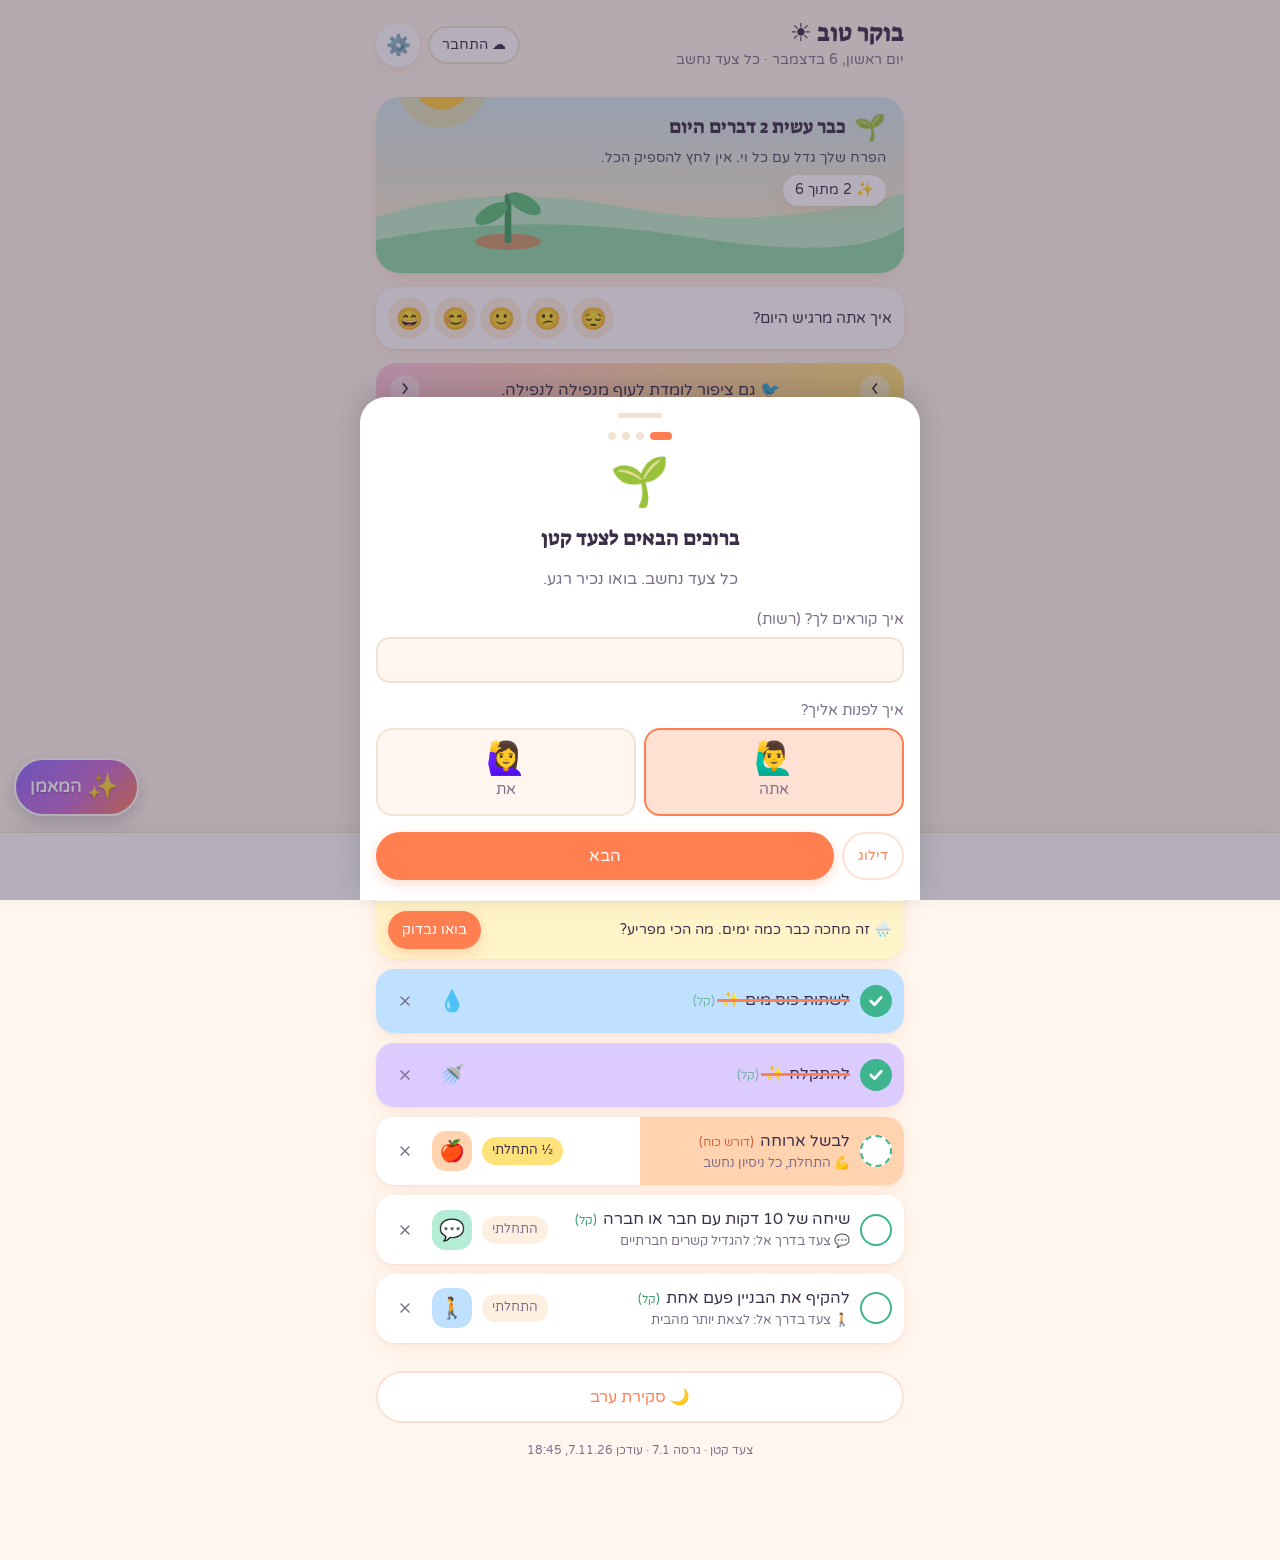
==== commit 56a95b95: "7.1: 29 new companions (furry, magical, sweet, birds and sea) drawn from one kit, grouped gallery wi" ====
--- a/docs/index.html
+++ b/docs/index.html
@@ -450,6 +450,14 @@
 .cheer-pop .big{font-size:4rem;animation:petbob 2.4s ease-in-out infinite}
 .cheer-pop .msg{background:var(--joy1);color:var(--joy-ink);border-radius:16px;padding:14px;font-size:1.1rem;white-space:pre-wrap;align-self:stretch}
 .sheet .big-e{font-size:3rem;font-family:var(--emoji);display:flex;justify-content:center;line-height:1.1}.sheet .big-e .pet-svg{width:90px;height:90px;animation:petbob 3.2s ease-in-out infinite}
+/* 7.1 companions gallery */
+.pet-grp{display:flex;flex-direction:column;gap:6px;margin-top:8px}
+.pick.pets{grid-template-columns:repeat(auto-fill,minmax(96px,1fr))}
+.pick.pets button{padding:10px 4px;font-size:.82rem;line-height:1.25;text-align:center}
+.pet-prev{position:sticky;top:-18px;z-index:2;background:var(--surface);display:flex;flex-direction:column;align-items:center;gap:2px;padding:6px 0 10px;border-bottom:1px solid var(--line)}
+.pp-art{width:96px;height:96px;display:grid;place-items:center;font-size:3.6rem}.pp-art .pet-svg{width:96px;height:96px;animation:petbob 3.2s ease-in-out infinite}
+.pet-save{position:sticky;bottom:0;margin-top:12px;box-shadow:0 -6px 16px var(--bg)}
+.pet-cur{display:flex;align-items:center;gap:6px}.pet-cur .pet-svg{width:28px;height:28px}.pet-cur .e{font-size:1.2rem}
 </style>
 </head>
 <body>
@@ -584,7 +592,7 @@
 <section class="sheet" id="sheet" role="dialog" aria-modal="true" aria-labelledby="sheet-title" hidden></section>
 
 <div class="toast" id="toast" role="status"><span id="toast-msg"></span><button id="toast-undo" hidden>ביטול</button></div>
-<script>window.TK_SITE="https://smkrot3-sudo.github.io/tsaad-katan/";window.TK_BUILD=1794067798970;</script>
+<script>window.TK_SITE="https://smkrot3-sudo.github.io/tsaad-katan/";window.TK_BUILD=1794069930991;</script>
 <script>
 (function(){
 const KEY='tsaad-katan-v2';
@@ -768,6 +776,7 @@
 }
 const MASCOTS={leafy:{e:'🍃',n:'עלעלי הזוהר'},puff:{e:'☁️',n:'פופי הפרוותי'},bloom:{e:'🌸',n:'פרחית הוורודה'},sunny:{e:'🌟',n:'שמשי הזהוב'},plant:{e:'🌱',n:'נבטי, צמח שגדל איתך'},cat:{e:'🐱',n:'מיצי החתולה'},bear:{e:'🧸',n:'דובי'},bunny:{e:'🐰',n:'שפנפן'}};
 /* ---------- companions: soft glowing creatures, drawn here (no image files) ---------- */
+const hasArt=k=>!!(PET_LOOK[k]||PETS2[k]);
 let petN=0;
 const PET_LOOK={
   leafy:{kind:'jelly',c1:'#E9FF9E',c2:'#9BD63A',c3:'#4E9A1F',ear:'leaf',eye:'#123B12',tail:true},
@@ -775,7 +784,117 @@
   puff:{kind:'fluff',c1:'#FFFFFF',c2:'#E6F1FF',c3:'#4C8DF0',eye:'#1F63C9'},
   sunny:{kind:'fluff',c1:'#FFF9DB',c2:'#FFE082',c3:'#F4A72C',eye:'#8A4B00'},
 };
+/* ---------- many more companions: one drawing kit (body, ears, extras), each creature is a recipe ---------- */
+const PETS2={
+  /* furry friends */
+  mimi:{g:'fur',n:'מימי החתלתולה',e:'🐱',body:'jelly',c1:'#FFF1E6',c2:'#FFC9A3',c3:'#E98A5B',ear:'cat',mouth:'w',tail:'curl'},
+  hopi:{g:'fur',n:'הופי הארנבונת',e:'🐰',body:'jelly',c1:'#FFFFFF',c2:'#F1E8FF',c3:'#B39DDB',ear:'bunny',tail:'puff',top:'bow'},
+  teddy:{g:'fur',n:'טדי דובון הדבש',e:'🧸',body:'jelly',c1:'#FFF0D1',c2:'#F2C38A',c3:'#B97A3E',ear:'bear',belly:1},
+  pandi:{g:'fur',n:'פנדי הפנדה',e:'🐼',body:'jelly',c1:'#FFFFFF',c2:'#F3F3F7',c3:'#9A9AAE',ear:'bear',earc:'#3B3B4F',patch:1},
+  shuali:{g:'fur',n:'שועלי השועל',e:'🦊',body:'jelly',c1:'#FFE7D1',c2:'#FFA45C',c3:'#D9652A',ear:'cat',mouth:'w',tail:'fox',belly:1},
+  tziftzif:{g:'fur',n:'צפצפי העכבר',e:'🐭',body:'jelly',c1:'#FFFFFF',c2:'#E4E6EE',c3:'#9CA3B8',ear:'mouse',mouth:'w',tail:'line'},
+  koali:{g:'fur',n:'קואלי',e:'🐨',body:'jelly',c1:'#F4F6FA',c2:'#C9CFDC',c3:'#7F8AA3',ear:'mouse',earc:'#E8EBF2',nose:1},
+  kivsi:{g:'fur',n:'כבשי הכבשה',e:'🐑',body:'fluff',c1:'#FFFFFF',c2:'#F6F1EA',c3:'#C7B8A6',eye:'#5B4636'},
+  hamtzi:{g:'fur',n:'חמצי האוגר',e:'🐹',body:'bean',c1:'#FFF5E1',c2:'#FFD59E',c3:'#E0A458',ear:'bear',belly:1},
+  /* magical */
+  yuniki:{g:'magic',n:'יוניקי החד-קרן',e:'🦄',body:'jelly',c1:'#FFFFFF',c2:'#FFE3F4',c3:'#C79BFF',ear:'unicorn',tail:'rainbow',top:'star'},
+  draki:{g:'magic',n:'דרקי הדרקון הקטן',e:'🐉',body:'jelly',c1:'#E6FFF4',c2:'#8EE3C0',c3:'#3FA884',ear:'horns',wings:'dragon',tail:'curl',belly:1},
+  malachi:{g:'magic',n:'מלאכי',e:'😇',body:'bean',c1:'#FFFFFF',c2:'#FFF6DC',c3:'#F2C14E',wings:'angel',top:'halo'},
+  peya:{g:'magic',n:'פיית הפרחים',e:'🧚',body:'jelly',c1:'#FBF0FF',c2:'#E2BFFF',c3:'#A46BE0',ear:'petal',wings:'fairy',top:'flower'},
+  lumi:{g:'magic',n:'לומי הגחלילית',e:'✨',body:'drop',c1:'#FFFDE3',c2:'#FFE97A',c3:'#F2B705',ear:'star',glow:'#FFF3A0'},
+  kokhavi:{g:'magic',n:'כוכבי מהלילה',e:'🌙',body:'fluff',c1:'#E9E6FF',c2:'#9F96F0',c3:'#4B3FB8',eye:'#221A66',top:'moon'},
+  rukhi:{g:'magic',n:'רוחי הרוח הטובה',e:'👻',body:'ghost',c1:'#FFFFFF',c2:'#F1F4FF',c3:'#B8C3EE'},
+  /* sweet and tiny */
+  mochi:{g:'sweet',n:'מוצ׳י',e:'🍡',body:'bean',c1:'#FFFFFF',c2:'#FFF0F3',c3:'#F4B6C8',top:'sprout'},
+  tipi:{g:'sweet',n:'טיפי הטיפה',e:'💧',body:'drop',c1:'#EAF7FF',c2:'#9FD7FF',c3:'#3B9BE0',mouth:'o'},
+  tuti:{g:'sweet',n:'תותי',e:'🍓',body:'drop',c1:'#FFE0E3',c2:'#FF7A8A',c3:'#D93D55',top:'leafcap',dots:1},
+  afarsek:{g:'sweet',n:'אפרסקי',e:'🍑',body:'bean',c1:'#FFF1E6',c2:'#FFC1A1',c3:'#F08A6C',top:'sprout'},
+  nevton:{g:'sweet',n:'נבטון',e:'🌱',body:'bean',c1:'#F2FFE0',c2:'#B9E88A',c3:'#6DB33F',top:'sprout'},
+  sukaria:{g:'sweet',n:'סוכריה הוורודה',e:'🍬',body:'fluff',c1:'#FFFFFF',c2:'#FFD6EC',c3:'#F27BB8',eye:'#8C1D5A'},
+  menta:{g:'sweet',n:'מנטה',e:'🍃',body:'fluff',c1:'#FFFFFF',c2:'#D3F7EA',c3:'#3FBF96',eye:'#145C46'},
+  /* birds and sea */
+  efrochi:{g:'sea',n:'אפרוחי',e:'🐥',body:'bean',c1:'#FFFDE6',c2:'#FFE680',c3:'#F4C20D',beak:1,top:'tuft',wings:'tiny'},
+  pingi:{g:'sea',n:'פינגי הפינגווין',e:'🐧',body:'bean',c1:'#5D6B9A',c2:'#3F4A75',c3:'#262E52',belly:'#FFFFFF',beak:1,wings:'tiny',eye:'#111'},
+  inbi:{g:'sea',n:'ינשופי',e:'🦉',body:'bean',c1:'#F6E7D3',c2:'#C9A27E',c3:'#8A6240',ear:'tufts',beak:1,belly:1,bigeyes:1},
+  tamnuni:{g:'sea',n:'תמנוני',e:'🐙',body:'octo',c1:'#FFE6F2',c2:'#FF9CCB',c3:'#E0569A'},
+  tzavi:{g:'sea',n:'צבי הצב',e:'🐢',body:'turtle',c1:'#E9FFE0',c2:'#9EDC7C',c3:'#4E9A3A'},
+  dagi:{g:'sea',n:'דגי הדגיג',e:'🐟',body:'fish',c1:'#E3F4FF',c2:'#8FD0FF',c3:'#FF9F5A'},
+};
+const PET_GROUPS=[['glow','✨ הזוהרים'],['fur','🐾 פרוותיים'],['magic','🦄 קסומים'],['sweet','🍬 מתוקים וקטנים'],['sea','🐣 ציפורים וים'],['classic','🙂 קלאסיים']];
+function cuteSVG(p,id){
+  const G2=`url(#${id}b)`,st=`stroke="${p.c3}" stroke-opacity=".45" stroke-width="1.3"`;
+  const eyeC=p.eye||'#2B1E3A';
+  // where the face sits for each body
+  const F={jelly:[50,56],bean:[50,58],drop:[50,64],fluff:[50,60],ghost:[50,52],octo:[50,50],turtle:[50,46],fish:[44,52]}[p.body]||[50,56];
+  const [fx,fy]=F;
+  const eyes=p.bigeyes
+    ?`<circle cx="${fx-12}" cy="${fy-2}" r="11" fill="#fff" ${st}/><circle cx="${fx+12}" cy="${fy-2}" r="11" fill="#fff" ${st}/><circle cx="${fx-12}" cy="${fy-1}" r="6.5" fill="${eyeC}"/><circle cx="${fx+12}" cy="${fy-1}" r="6.5" fill="${eyeC}"/><circle cx="${fx-14}" cy="${fy-4}" r="2.2" fill="#fff"/><circle cx="${fx+10}" cy="${fy-4}" r="2.2" fill="#fff"/>`
+    :`<ellipse cx="${fx-12}" cy="${fy-2}" rx="7.5" ry="9" fill="${eyeC}"/><ellipse cx="${fx+12}" cy="${fy-2}" rx="7.5" ry="9" fill="${eyeC}"/>
+      <circle cx="${fx-14.5}" cy="${fy-5.5}" r="2.8" fill="#fff"/><circle cx="${fx+9.5}" cy="${fy-5.5}" r="2.8" fill="#fff"/><circle cx="${fx-10}" cy="${fy+1.5}" r="1.2" fill="#fff"/><circle cx="${fx+14}" cy="${fy+1.5}" r="1.2" fill="#fff"/>`;
+  const patch=p.patch?`<ellipse cx="${fx-12}" cy="${fy-1}" rx="11" ry="12" fill="#3B3B4F" transform="rotate(-18 ${fx-12} ${fy-1})"/><ellipse cx="${fx+12}" cy="${fy-1}" rx="11" ry="12" fill="#3B3B4F" transform="rotate(18 ${fx+12} ${fy-1})"/>`:'';
+  const blush=`<ellipse cx="${fx-21}" cy="${fy+9}" rx="5.5" ry="3.3" fill="#FF8FA3" opacity=".55"/><ellipse cx="${fx+21}" cy="${fy+9}" rx="5.5" ry="3.3" fill="#FF8FA3" opacity=".55"/>`;
+  const mouth=p.beak?`<path d="M${fx-5} ${fy+7} L${fx+5} ${fy+7} L${fx} ${fy+13}Z" fill="#FFA62B" stroke="#E08A12" stroke-width=".8" stroke-linejoin="round"/>`
+    :p.mouth==='w'?`<path d="M${fx-5} ${fy+9} q2.5 3 5 0 q2.5 3 5 0" stroke="${p.c3}" stroke-width="1.7" fill="none" stroke-linecap="round"/>`
+    :p.mouth==='o'?`<ellipse cx="${fx}" cy="${fy+10}" rx="2.6" ry="3" fill="${p.c3}"/>`
+    :`<path d="M${fx-4} ${fy+9} q4 4 8 0" stroke="${p.c3}" stroke-width="1.8" fill="none" stroke-linecap="round"/>`;
+  const nose=p.nose?`<ellipse cx="${fx}" cy="${fy+6}" rx="5" ry="3.6" fill="#4A4A5E"/>`:'';
+  // ears and things on the head (drawn behind the head)
+  const ec=p.earc||G2,inner='#FFB7C9';
+  const ears={
+    cat:`<path d="M24 40 L22 12 L46 30Z" fill="${ec}" ${st} stroke-linejoin="round"/><path d="M76 40 L78 12 L54 30Z" fill="${ec}" ${st} stroke-linejoin="round"/><path d="M28 34 L27 19 L40 29Z" fill="${inner}" opacity=".8"/><path d="M72 34 L73 19 L60 29Z" fill="${inner}" opacity=".8"/>`,
+    bunny:`<ellipse cx="37" cy="16" rx="8" ry="21" fill="${ec}" ${st} transform="rotate(-12 37 30)"/><ellipse cx="63" cy="16" rx="8" ry="21" fill="${ec}" ${st} transform="rotate(12 63 30)"/><ellipse cx="37" cy="17" rx="4" ry="15" fill="${inner}" opacity=".75" transform="rotate(-12 37 30)"/><ellipse cx="63" cy="17" rx="4" ry="15" fill="${inner}" opacity=".75" transform="rotate(12 63 30)"/>`,
+    bear:`<circle cx="28" cy="33" r="10" fill="${ec}" ${st}/><circle cx="72" cy="33" r="10" fill="${ec}" ${st}/><circle cx="28" cy="33" r="5" fill="${p.earc?'#5A5A70':inner}" opacity=".7"/><circle cx="72" cy="33" r="5" fill="${p.earc?'#5A5A70':inner}" opacity=".7"/>`,
+    mouse:`<circle cx="24" cy="32" r="14" fill="${ec}" ${st}/><circle cx="76" cy="32" r="14" fill="${ec}" ${st}/><circle cx="24" cy="32" r="8" fill="${inner}" opacity=".7"/><circle cx="76" cy="32" r="8" fill="${inner}" opacity=".7"/>`,
+    unicorn:`<path d="M28 38 L26 22 L40 31Z" fill="${G2}" ${st}/><path d="M72 38 L74 22 L60 31Z" fill="${G2}" ${st}/><path d="M45 31 L50 4 L55 31Z" fill="#FFD66B" stroke="#E5A92B" stroke-width="1"/><path d="M47 24 L53 21 M46 17 L53 14 M48 10 L52 9" stroke="#E5A92B" stroke-width="1" stroke-linecap="round"/>`,
+    horns:`<path d="M34 32 Q30 18 38 14 Q37 24 42 30Z" fill="#FFE29A" stroke="#E5B04A" stroke-width="1"/><path d="M66 32 Q70 18 62 14 Q63 24 58 30Z" fill="#FFE29A" stroke="#E5B04A" stroke-width="1"/>`,
+    petal:`${[-24,0,24].map(a=>`<ellipse cx="29" cy="22" rx="7" ry="14" fill="${G2}" ${st} transform="rotate(${a-20} 29 36)"/><ellipse cx="71" cy="22" rx="7" ry="14" fill="${G2}" ${st} transform="rotate(${a+20} 71 36)"/>`).join('')}`,
+    star:`<path d="M50 ${p.body==='drop'?22:30} Q46 14 50 9" stroke="${p.c3}" stroke-width="2" fill="none" stroke-linecap="round"/><path d="M50 1 l2.6 5.3 5.8.8-4.2 4.1 1 5.8-5.2-2.7-5.2 2.7 1-5.8-4.2-4.1 5.8-.8z" fill="#FFD94D" stroke="#F2B705" stroke-width=".8"/>`,
+    tufts:`<path d="M26 36 L20 16 L40 28Z" fill="${p.c3}"/><path d="M74 36 L80 16 L60 28Z" fill="${p.c3}"/>`,
+  }[p.ear]||'';
+  const tops={
+    bow:`<g transform="translate(66 30) rotate(18)"><path d="M0 0 L-10 -7 L-10 7Z M0 0 L10 -7 L10 7Z" fill="#FF7FAE"/><circle r="3" fill="#FF5C97"/></g>`,
+    flower:`<g transform="translate(50 29)">${[0,72,144,216,288].map(a=>`<ellipse cx="0" cy="-5" rx="3.5" ry="5.5" fill="#FFB3D9" transform="rotate(${a})"/>`).join('')}<circle r="3" fill="#FFD94D"/></g>`,
+    star:`<path d="M66 22 l2 4 4.5.6-3.3 3.1.8 4.4-4-2.1-4 2.1.8-4.4-3.3-3.1 4.5-.6z" fill="#FFD94D" stroke="#F2B705" stroke-width=".7"/>`,
+    halo:`<ellipse cx="50" cy="${F[1]-36}" rx="16" ry="4.5" fill="none" stroke="#FFD24D" stroke-width="3.2"/>`,
+    sprout:`<path d="M50 ${F[1]-30} Q49 ${F[1]-38} 50 ${F[1]-42}" stroke="#4E9A2F" stroke-width="2.2" fill="none" stroke-linecap="round"/><ellipse cx="44" cy="${F[1]-43}" rx="6" ry="3.4" fill="#7CCB4A" transform="rotate(-25 44 ${F[1]-43})"/><ellipse cx="56" cy="${F[1]-44}" rx="6" ry="3.4" fill="#7CCB4A" transform="rotate(25 56 ${F[1]-44})"/>`,
+    leafcap:`${[-40,-15,15,40].map(a=>`<ellipse cx="50" cy="20" rx="4" ry="8" fill="#5DBB4A" transform="rotate(${a} 50 26)"/>`).join('')}<path d="M50 20 V12" stroke="#3E8E2F" stroke-width="2" stroke-linecap="round"/>`,
+    tuft:`<path d="M47 ${F[1]-28} q-2 -8 3 -10 q-1 5 2 6 q1 -6 5 -6 q-4 4 -2 10" fill="${p.c3}"/>`,
+    moon:`<path d="M70 14 a9 9 0 1 0 8 13 a7 7 0 1 1 -8 -13z" fill="#FFE27A" stroke="#E8B923" stroke-width=".8"/>`,
+  }[p.top]||'';
+  const wings={
+    angel:`<path d="M24 62 Q4 52 8 38 Q18 48 26 52Z" fill="#fff" stroke="#E6DDC6" stroke-width="1"/><path d="M76 62 Q96 52 92 38 Q82 48 74 52Z" fill="#fff" stroke="#E6DDC6" stroke-width="1"/>`,
+    fairy:`<ellipse cx="18" cy="56" rx="13" ry="8" fill="#DFF3FF" opacity=".85" transform="rotate(-30 18 56)" stroke="#A9D8F5"/><ellipse cx="82" cy="56" rx="13" ry="8" fill="#DFF3FF" opacity=".85" transform="rotate(30 82 56)" stroke="#A9D8F5"/>`,
+    dragon:`<path d="M26 66 L6 50 L12 64 L4 66 L24 74Z" fill="${p.c2}" stroke="${p.c3}" stroke-width="1" stroke-linejoin="round"/><path d="M74 66 L94 50 L88 64 L96 66 L76 74Z" fill="${p.c2}" stroke="${p.c3}" stroke-width="1" stroke-linejoin="round"/>`,
+    tiny:`<ellipse cx="21" cy="70" rx="6" ry="11" fill="${p.c3}" transform="rotate(25 21 70)"/><ellipse cx="79" cy="70" rx="6" ry="11" fill="${p.c3}" transform="rotate(-25 79 70)"/>`,
+  }[p.wings]||'';
+  const tails={
+    curl:`<path d="M70 84 Q92 84 90 68 Q88 58 80 62 Q76 66 82 69" fill="none" stroke="${G2}" stroke-width="5" stroke-linecap="round"/>`,
+    puff:`<circle cx="76" cy="86" r="7" fill="#fff" ${st}/>`,
+    fox:`<path d="M66 86 Q96 90 92 62 Q84 74 70 76Z" fill="${p.c2}" stroke="${p.c3}" stroke-width="1"/><path d="M92 62 Q90 72 84 74 Q90 66 92 62Z" fill="#fff"/>`,
+    line:`<path d="M68 88 Q88 92 90 80 Q92 70 84 72" fill="none" stroke="${p.c3}" stroke-width="2" stroke-linecap="round"/>`,
+    rainbow:`<path d="M70 82 Q92 86 92 66" fill="none" stroke="#FF9CC8" stroke-width="4" stroke-linecap="round"/><path d="M70 86 Q96 90 96 66" fill="none" stroke="#9FD7FF" stroke-width="4" stroke-linecap="round"/><path d="M70 78 Q88 82 88 66" fill="none" stroke="#FFE27A" stroke-width="4" stroke-linecap="round"/>`,
+  }[p.tail]||'';
+  const bellyC=typeof p.belly==='string'?p.belly:p.c1;
+  let body='';
+  if(p.body==='jelly')body=`<ellipse cx="50" cy="80" rx="20" ry="14" fill="${G2}"/>${p.belly?`<ellipse cx="50" cy="82" rx="12" ry="9" fill="${bellyC}" opacity=".85"/>`:''}<circle cx="50" cy="56" r="27" fill="${G2}"/><ellipse cx="41" cy="91" rx="6" ry="4" fill="${G2}"/><ellipse cx="59" cy="91" rx="6" ry="4" fill="${G2}"/>`;
+  else if(p.body==='bean')body=`<ellipse cx="41" cy="91" rx="7" ry="4" fill="${p.c3}"/><ellipse cx="59" cy="91" rx="7" ry="4" fill="${p.c3}"/><ellipse cx="50" cy="62" rx="31" ry="31" fill="${G2}"/>${p.belly?`<ellipse cx="50" cy="76" rx="18" ry="15" fill="${bellyC}" opacity=".9"/>`:''}`;
+  else if(p.body==='drop')body=`<path d="M50 14 C64 34 80 52 80 68 A30 26 0 0 1 20 68 C20 52 36 34 50 14Z" fill="${G2}"/>${p.dots?[[36,74],[50,84],[64,74],[42,58],[58,58],[50,70]].map(([x,y])=>`<ellipse cx="${x}" cy="${y+4}" rx="1.6" ry="2.4" fill="#FFF3B0"/>`).join(''):''}`;
+  else if(p.body==='ghost')body=`<path d="M22 56 A28 28 0 0 1 78 56 V86 Q72 80 66 88 Q58 80 50 88 Q42 80 34 88 Q28 80 22 86Z" fill="${G2}"/>`;
+  else if(p.body==='octo')body=`${[24,36,48,60,72].map((x,i)=>`<path d="M${x} 62 Q${x-6+i*3} 82 ${x+(i-2)*4} 90" stroke="${p.c2}" stroke-width="8" fill="none" stroke-linecap="round"/>`).join('')}<ellipse cx="50" cy="48" rx="30" ry="28" fill="${G2}"/>`;
+  else if(p.body==='turtle')body=`<ellipse cx="28" cy="86" rx="7" ry="5" fill="${p.c2}"/><ellipse cx="72" cy="86" rx="7" ry="5" fill="${p.c2}"/><ellipse cx="50" cy="76" rx="32" ry="16" fill="#C8955B"/><path d="M26 74 Q50 54 74 74" fill="#E3B47A" stroke="#A9743F" stroke-width="1.2"/><path d="M38 70 L44 62 M50 66 V58 M62 70 L56 62" stroke="#A9743F" stroke-width="1.2"/><circle cx="50" cy="46" r="22" fill="${G2}"/>`;
+  else if(p.body==='fish')body=`<path d="M70 52 L92 36 Q88 52 92 68Z" fill="${p.c3}"/><ellipse cx="46" cy="54" rx="32" ry="26" fill="${G2}"/><path d="M40 30 Q50 18 60 30" fill="${p.c3}"/><path d="M58 50 q4 4 0 8 M64 48 q5 6 0 12" stroke="${p.c3}" stroke-width="1.4" fill="none" opacity=".6"/>`;
+  else if(p.body==='fluff'){
+    const fur=Array.from({length:34},(_,i)=>{const a=i/34*Math.PI*2,r=29+(i%3)*1.2;return `<circle cx="${(50+Math.cos(a)*r).toFixed(1)}" cy="${(60+Math.sin(a)*r*.92).toFixed(1)}" r="${6+(i%2)}" fill="${i%2?p.c2:p.c1}"/>`}).join('');
+    body=`<ellipse cx="38" cy="90" rx="6" ry="3.5" fill="${p.c3}"/><ellipse cx="62" cy="90" rx="6" ry="3.5" fill="${p.c3}"/>${fur}<ellipse cx="50" cy="60" rx="31" ry="28" fill="${G2}"/>`;
+  }
+  const shine=`<ellipse cx="${fx-10}" cy="${fy-18}" rx="8" ry="4.5" fill="#fff" opacity=".45" transform="rotate(-25 ${fx-10} ${fy-18})"/>`;
+  const glow=p.glow?`<circle cx="50" cy="60" r="44" fill="${p.glow}" opacity=".35"/>`:'';
+  return `<svg class="pet-svg" viewBox="0 0 100 100" aria-hidden="true"><defs>
+    <radialGradient id="${id}b" cx=".38" cy=".3" r=".85"><stop offset="0" stop-color="${p.c1}"/><stop offset=".62" stop-color="${p.c2}"/><stop offset="1" stop-color="${p.c3}"/></radialGradient></defs>
+    ${glow}<ellipse cx="50" cy="96" rx="27" ry="3.5" fill="#000" opacity=".12"/>${wings}${tails}${ears}${body}${shine}${patch}${eyes}${blush}${nose}${mouth}${tops}</svg>`;
+}
 function petSVG(k){
+  if(PETS2[k])return cuteSVG(PETS2[k],'pt'+(++petN));
   const p=PET_LOOK[k];if(!p)return '';const id='pt'+(++petN);
   const eyes=`<g><ellipse cx="38" cy="54" rx="9" ry="10.5" fill="${p.eye}"/><ellipse cx="62" cy="54" rx="9" ry="10.5" fill="${p.eye}"/>
     <ellipse cx="38" cy="57" rx="6" ry="5" fill="${p.c3}" opacity=".55"/><ellipse cx="62" cy="57" rx="6" ry="5" fill="${p.c3}" opacity=".55"/>
@@ -813,7 +932,9 @@
     <ellipse cx="38" cy="90" rx="6" ry="3.5" fill="${p.c3}"/><ellipse cx="62" cy="90" rx="6" ry="3.5" fill="${p.c3}"/></svg>`;
 }
 /* the companion as a small picture: drawn creature, or the old emoji */
-const petIcon=k=>{const m=MASCOTS[k]||MASCOTS.plant;return PET_LOOK[k]?petSVG(k):`<span class="e">${m.e}</span>`};
+Object.entries(PETS2).forEach(([k,v])=>{MASCOTS[k]={e:v.e,n:v.n}});
+const petGroup=k=>PETS2[k]?PETS2[k].g:PET_LOOK[k]?'glow':'classic';
+const petIcon=k=>{const m=MASCOTS[k]||MASCOTS.plant;return hasArt(k)?petSVG(k):`<span class="e">${m.e}</span>`};
 
 /* ---------- how the app talks to you ---------- */
 const VOICES={
@@ -856,7 +977,8 @@
   return `<div class="voices">${Object.entries(VOICES).map(([k,v])=>`<button data-voice="${k}" aria-pressed="${k===cur}"><span class="ve">${v.e}</span><b>${v.n}</b><small>${v.d}</small><span class="vs">"${esc(G(v.s))}"</span></button>`).join('')}</div>`;
 }
 function petPickHTML(cur){
-  return `<div class="pick pets">${Object.entries(MASCOTS).map(([k,v])=>`<button data-masc="${k}" aria-pressed="${k===cur}">${petIcon(k)}${v.n}</button>`).join('')}</div>`;
+  return PET_GROUPS.map(([g,t])=>{const L=Object.entries(MASCOTS).filter(([k])=>petGroup(k)===g);
+    return L.length?`<div class="pet-grp"><span class="emo-h">${t}</span><div class="pick pets">${L.map(([k,v])=>`<button data-masc="${k}" aria-pressed="${k===cur}">${petIcon(k)}${v.n}</button>`).join('')}</div></div>`:''}).join('');
 }
 /* once after the update (and from settings): choose how the app talks to you, and meet the new companions */
 function openVoicePicker(fromSettings){
@@ -1084,7 +1206,7 @@
       '<text x="104" y="62" font-size="16" style="font-family:var(--emoji)">✨</text><text x="44" y="78" font-size="13" style="font-family:var(--emoji)">✨</text>'
   };
   const mk=MASCOTS[S.settings.mascot]?S.settings.mascot:'plant';
-  const pet=PET_LOOK[mk]?`<g class="pet-bob"><svg x="100" y="94" width="44" height="44" viewBox="0 0 100 100">${petSVG(mk).replace(/^<svg[^>]*>|<\/svg>$/g,'')}</svg></g>`:mk!=='plant'?`<text x="116" y="136" font-size="22" style="font-family:var(--emoji)">${MASCOTS[mk].e}</text>`:'';
+  const pet=hasArt(mk)?`<g class="pet-bob"><svg x="100" y="94" width="44" height="44" viewBox="0 0 100 100">${petSVG(mk).replace(/^<svg[^>]*>|<\/svg>$/g,'')}</svg></g>`:mk!=='plant'?`<text x="116" y="136" font-size="22" style="font-family:var(--emoji)">${MASCOTS[mk].e}</text>`:'';
   return `<svg class="scene" viewBox="0 0 320 150" preserveAspectRatio="xMinYMax slice" aria-hidden="true">
     <defs><linearGradient id="skyg" x1="0" y1="0" x2="0" y2="1"><stop offset="0" class="sky1"/><stop offset="1" class="sky2"/></linearGradient></defs>
     <rect width="320" height="150" fill="url(#skyg)"/>
@@ -1575,7 +1697,8 @@
 matchMedia('(prefers-color-scheme: dark)').addEventListener('change',()=>applyLook());
 
 /* what's new, once per version */
-const WHATS_NEW={v:'7.0',items:[
+const WHATS_NEW={v:'7.1',items:[
+  ['🐾','עשרות חברים חדשים ללוות אותך','חתלתולה, ארנבונת, דובון, פנדה, חד-קרן, דרקון קטן, פינגווין, תמנון ועוד הרבה. כולם רכים וזוהרים, {בחר|בחרי} מי ילווה אותך.','pets','7.1'],
   ['🫧','פינת הרגעה','נשימה מונחית עם הדמות שלך, תרגיל קרקוע 5-4-3-2-1 וצליל רך. נמצאת ליד כפתור "יום קשה".','calm'],
   ['💌','המאמן פונה ראשון','הודעת בוקר אישית בכל בוקר, ותזכורת "חשבנו עליך" אם לא נכנסים כמה ימים.','morning'],
   ['🔍','מכתב השבוע','פעם בשבוע מכתב חם עם דפוסים שהאפליקציה שמה לב אליהם, למשל מה משפר לך את מצב הרוח.','insight'],
@@ -1587,11 +1710,11 @@
   if(!S.onboarded)return;
   if(S.seenNew===WHATS_NEW.v)return;
   if(!S.settings.voice){openVoicePicker(false);return}
-  S.seenNew=WHATS_NEW.v;save();
+  const prevSeen=S.seenNew;S.seenNew=WHATS_NEW.v;save();
   const app=!!window.TsaadApp,hasW=app&&!!TsaadApp.setWidget;
-  const tryBtn=k=>k==='widget'?(hasW?'<span class="hint" style="margin:0">לחיצה ארוכה על מסך הבית ← ווידג׳טים ← צעד קטן</span>':app?'<span class="hint" style="margin:0">צריך לעדכן את האפליקציה (יש כפתור "לעדכן" למעלה)</span>':''):`<button class="btn small ghost" data-try="${k}">לנסות</button>`;
-  openSheet(`<div class="wn-hero"><div class="wn-pet">${petIcon(S.settings.mascot)}</div><h2 id="sheet-title">🎁 צעד קטן 7.0</h2><p>${G('הרבה דברים חדשים מחכים לך'+(S.settings.name?', '+esc(S.settings.name):'')+'. הנה מה שהגיע:')}</p></div>
-    <div class="wn-list">${WHATS_NEW.items.filter(x=>x[3]!=='widget'||/Android/i.test(navigator.userAgent)).map(([e,t,d,k])=>`<div class="wn-it"><span class="wn-e e">${e}</span><div><b>${t}</b><p>${G(d)}</p>${tryBtn(k)}</div></div>`).join('')}</div>
+  const tryBtn=k=>k==='pets'?`<button class="btn small" data-try="pets">🐾 לבחור חבר</button>`:k==='widget'?(hasW?'<span class="hint" style="margin:0">לחיצה ארוכה על מסך הבית ← ווידג׳טים ← צעד קטן</span>':app?'<span class="hint" style="margin:0">צריך לעדכן את האפליקציה (יש כפתור "לעדכן" למעלה)</span>':''):`<button class="btn small ghost" data-try="${k}">לנסות</button>`;
+  openSheet(`<div class="wn-hero"><div class="wn-pet">${petIcon(S.settings.mascot)}</div><h2 id="sheet-title">🎁 צעד קטן ${WHATS_NEW.v}</h2><p>${G('הרבה דברים חדשים מחכים לך'+(S.settings.name?', '+esc(S.settings.name):'')+'. הנה מה שהגיע:')}</p></div>
+    <div class="wn-list">${WHATS_NEW.items.filter(x=>(x[3]!=='widget'||/Android/i.test(navigator.userAgent))&&(prevSeen!=='7.0'||x[4]==='7.1')).map(([e,t,d,k])=>`<div class="wn-it"><span class="wn-e e">${e}</span><div><b>${t}</b><p>${G(d)}</p>${tryBtn(k)}</div></div>`).join('')}</div>
     <button class="btn wide" data-act="sheet-close">יופי, תודה 💛</button>`);
   $('sheet').querySelectorAll('[data-try]').forEach(b=>b.onclick=()=>{const f=NEW_TRY[b.dataset.try];closeSheet();f&&setTimeout(f,120)});
 }
@@ -1640,7 +1763,7 @@
     <div class="setrow"><label for="set-name">📛 השם שלך</label><input id="set-name" value="${esc(S.settings.name)}" style="max-width:150px"></div>
     <div class="setrow"><span>🗣️ איך לפנות אליך</span><div class="seg"><button data-addr="m" aria-pressed="${S.settings.address==='m'}">אתה</button><button data-addr="f" aria-pressed="${S.settings.address==='f'}">את</button></div></div>
     <div class="setrow"><span>💬 איך האפליקציה מדברת אליי</span><button class="btn small ghost" id="set-voice">${voice().e} ${voice().n}</button></div>
-    <div class="fieldcol" style="padding-block:10px">🧸 מי מלווה אותך<div class="pick pets">${Object.entries(MASCOTS).map(([k,v])=>`<button data-masc="${k}" aria-pressed="${k===S.settings.mascot}">${petIcon(k)}${v.n}</button>`).join('')}</div></div>
+    <div class="setrow"><span>🧸 מי מלווה אותך</span><button class="btn small ghost pet-cur" id="set-pet">${petIcon(S.settings.mascot)} ${esc((MASCOTS[S.settings.mascot]||MASCOTS.plant).n.split(',')[0])}</button></div>
     ${sw('faith','🕯️ משפטים מהמקורות')}
     <h3>🎨 מראה</h3>
     <div class="setrow"><span>🌗 תצוגה</span><div class="seg" id="set-theme">${[['light','☀️ בהיר'],['dark','🌙 כהה'],['system','📱 כמו בטלפון']].map(([k,l])=>`<button data-th="${k}" aria-pressed="${(S.settings.theme||'system')===k}">${l}</button>`).join('')}</div></div>
@@ -1692,6 +1815,7 @@
   $('whatsnew').onclick=()=>{S.seenNew='x';maybeWhatsNew()};
   $('rewiz').onclick=()=>{closeSheet();openWizard()};
   $('set-voice').onclick=()=>{closeSheet();openVoicePicker(true)};
+  $('set-pet').onclick=()=>{closeSheet();openPetPicker()};
   $('reset').onclick=()=>{if(!armed){armed=true;$('reset').textContent='בטוח? ללחוץ שוב';return}
     const st=S.settings,old=S;S={v:3,tasks:{},goals:[],moods:{},journal:[],hard:{},seeded:false,onboarded:true,seenNew:old.seenNew,colorIx:0,lastOpen:T,lastSeen:T,carryNote:null,injectSkip:{},reviewed:{},askNext:{},daily:[],settings:st,del:old.del||{}};
     Object.values(old.tasks).forEach(L=>L.forEach(x=>tomb(x.id)));old.goals.forEach(x=>tomb(x.id));old.journal.forEach(x=>tomb(x.id));
@@ -2025,6 +2149,21 @@
 /* ---------- what's new in 7.0: each item can be tried right away ---------- */
 const NEW_TRY={calm:()=>openCalm(),report:()=>openReport(),insight:()=>openInsight(),garden:()=>{showTab('progress');setTimeout(()=>{const el=$('garden-big');el&&el.scrollIntoView({block:'start'})},60)},buddy:()=>window.TKbuddy&&TKbuddy.open(),morning:()=>{S.morningSeen='';save();showTab('today');renderToday()}};
 
+/* ---------- choosing a companion: a big grouped gallery with a live preview ---------- */
+function openPetPicker(){
+  let pet=S.settings.mascot;
+  const draw=()=>{const m=MASCOTS[pet]||MASCOTS.plant;
+    openSheet(sheetHead('🧸 מי ילווה אותך?')+`<div class="pet-prev"><div class="pp-art">${petIcon(pet)}</div><b>${esc(m.n)}</b></div>
+      <div class="pet-gallery">${petPickHTML(pet)}</div>
+      <button class="btn wide pet-save" id="pp-save">${G('{בחרתי|בחרתי}, שומרים 💛')}</button>`);
+    const s=$('sheet'),top=s.querySelector('.pet-gallery');
+    s.querySelectorAll('[data-masc]').forEach(b=>b.onclick=()=>{pet=b.dataset.masc;const y=s.scrollTop;draw();$('sheet').scrollTop=y});
+    $('pp-save').onclick=()=>{S.settings.mascot=pet;save();closeSheet();lastStage=-1;renderAll();toast('💛 '+(MASCOTS[pet]||MASCOTS.plant).n.split(',')[0]+' '+G('{מלווה|מלווה}')+' אותך מעכשיו')};
+  };
+  draw();
+}
+NEW_TRY.pets=()=>openPetPicker();
+
 
 /* other scripts (cloud sync, Android bridge) reach the app through this */
 window.TK={
@@ -2044,6 +2183,7 @@
     S.goals.unshift(g);inject();save();renderAll()},
   tab:()=>curTab,
   save:()=>save(), addJournal:(type,text)=>{addJournal(type,text);save();renderAll()}, celebrate:(el,msg,big)=>celebrate(el||document.querySelector('.garden'),msg,big),
+  mascotEmoji:()=>(MASCOTS[S.settings.mascot]||MASCOTS.plant).e,
   isDistress, helpHTML:()=>helpCard(), openCalm:t=>openCalm(t), T:()=>T, MOODS, JOYS, goodDay:k=>goodDay(k),
   setAccent(a){S.settings.accent=a;save();applyLook()},
 };
@@ -2672,7 +2812,7 @@
 let links=null,missing=false;
 
 function snapshot(c){
-  const S=TK.get(),st=S.settings,T=TK.T(),out={name:st.name||'',address:st.address||'m',pet:st.mascot||'plant',at:Date.now()};
+  const S=TK.get(),st=S.settings,T=TK.T(),out={name:st.name||'',address:st.address||'m',pet:st.mascot||'plant',petE:(TK.mascotEmoji?TK.mascotEmoji():''),at:Date.now()};
   if(c.day){const L=S.tasks[T]||[];out.today={done:L.filter(t=>t.done).length,total:L.length};
     out.week=Array.from({length:7},(_,i)=>{const d=new Date();d.setDate(d.getDate()-6+i);const k=ymd(d);const x={d:k,c:(S.tasks[k]||[]).filter(t=>t.done).length};if(c.mood&&S.moods[k]!=null)x.m=S.moods[k];return x});
     out.good30=Array.from({length:30},(_,i)=>{const d=new Date();d.setDate(d.getDate()-i);return ymd(d)}).filter(k=>TK.goodDay(k)).length}
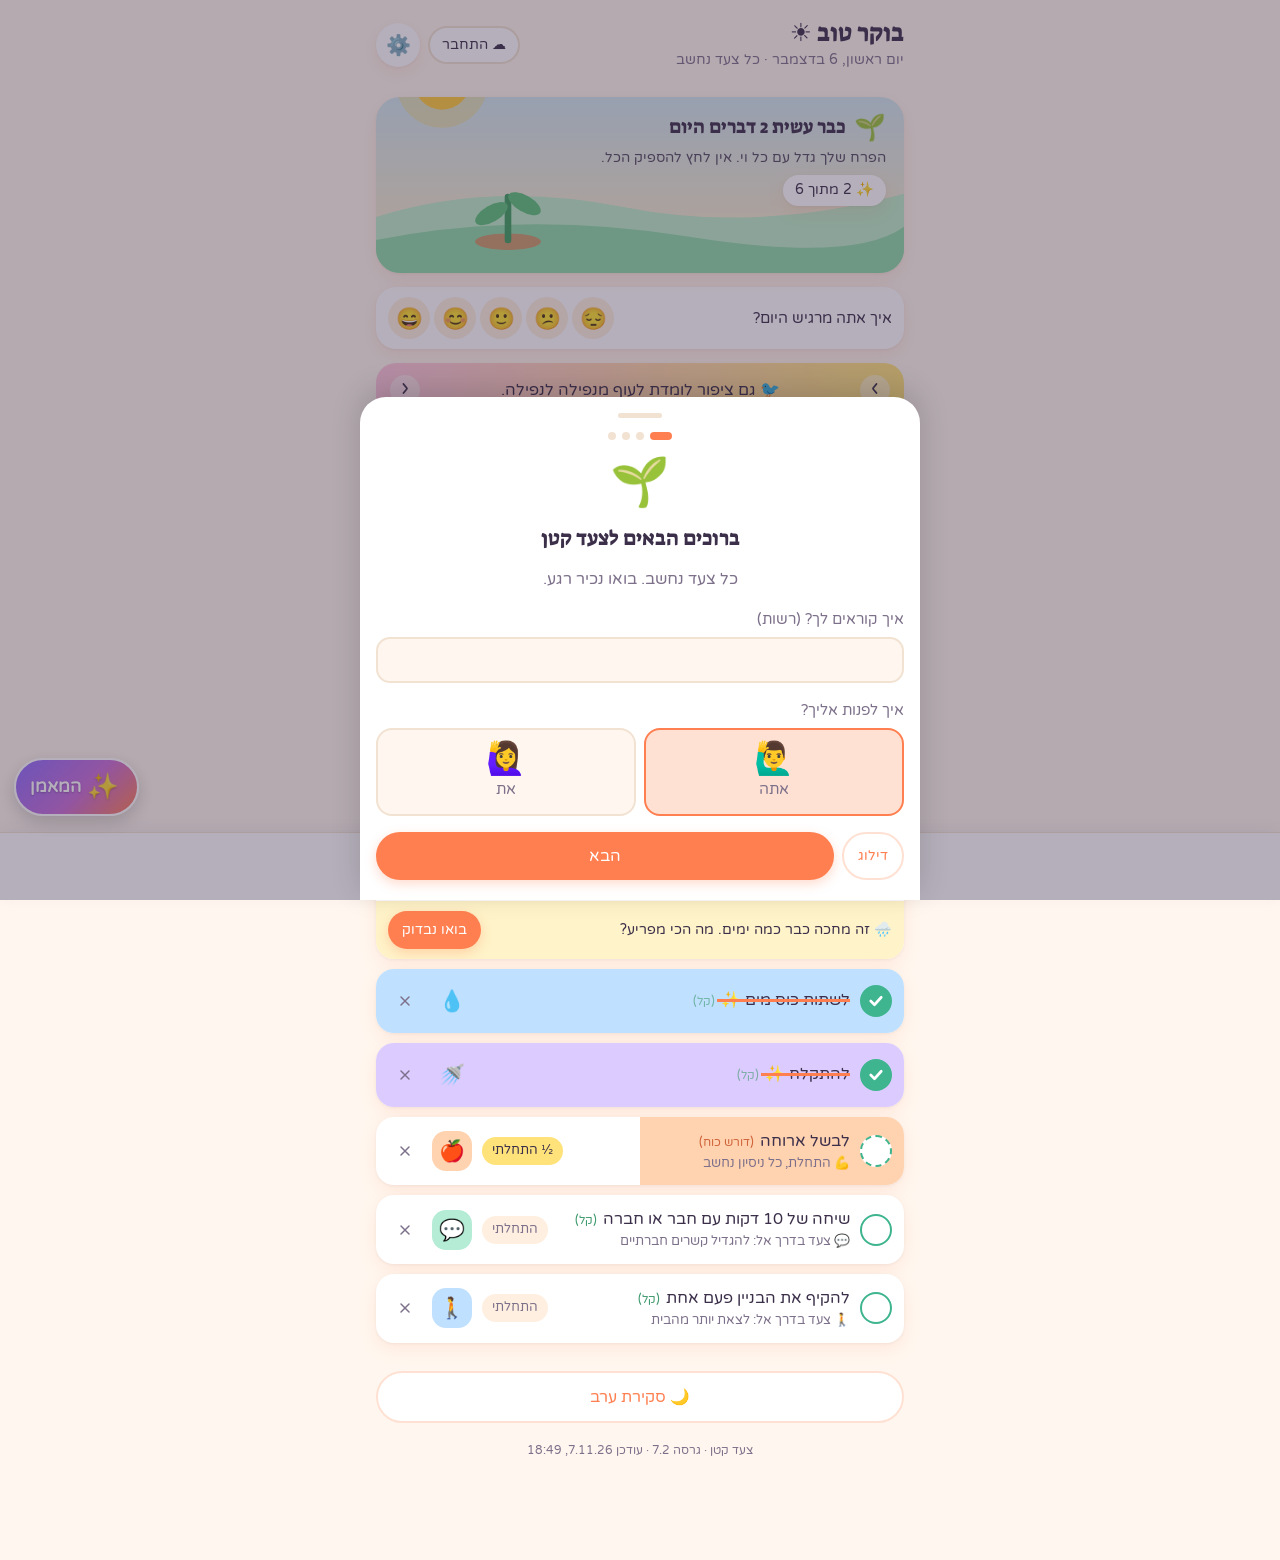
==== commit 0e7dbe34: "7.2: 'my people' in the calm corner: save close contacts and send them an 'I'm having a hard day' Wh" ====
--- a/docs/index.html
+++ b/docs/index.html
@@ -458,6 +458,13 @@
 .pp-art{width:96px;height:96px;display:grid;place-items:center;font-size:3.6rem}.pp-art .pet-svg{width:96px;height:96px;animation:petbob 3.2s ease-in-out infinite}
 .pet-save{position:sticky;bottom:0;margin-top:12px;box-shadow:0 -6px 16px var(--bg)}
 .pet-cur{display:flex;align-items:center;gap:6px}.pet-cur .pet-svg{width:28px;height:28px}.pet-cur .e{font-size:1.2rem}
+.calm-tabs button{font-size:.85rem;padding-inline:8px}
+.sos{display:flex;flex-direction:column;gap:12px}
+.sos-list{display:flex;flex-direction:column;gap:8px}
+.sos-it{display:flex;gap:6px;align-items:center}.sos-send{flex:1;background:#25D366;color:#073B1F}
+.sos-add summary{cursor:pointer;color:var(--accent);font-weight:bold;padding:6px 0}
+.sos-form{display:flex;flex-direction:column;gap:8px;margin-top:6px}
+.sos-form input{font:inherit;color:var(--fg);background:var(--bg);border:1px solid var(--line);border-radius:14px;padding:10px 12px}
 </style>
 </head>
 <body>
@@ -592,7 +599,7 @@
 <section class="sheet" id="sheet" role="dialog" aria-modal="true" aria-labelledby="sheet-title" hidden></section>
 
 <div class="toast" id="toast" role="status"><span id="toast-msg"></span><button id="toast-undo" hidden>ביטול</button></div>
-<script>window.TK_SITE="https://smkrot3-sudo.github.io/tsaad-katan/";window.TK_BUILD=1794069930991;</script>
+<script>window.TK_SITE="https://smkrot3-sudo.github.io/tsaad-katan/";window.TK_BUILD=1794070169000;</script>
 <script>
 (function(){
 const KEY='tsaad-katan-v2';
@@ -1303,7 +1310,7 @@
   let b=morningCard();
   if(between(S.lastSeenPrev,T)>=3&&!S.absenceShown)b+=`<div class="banner"><div class="row1"><span class="bico e">🤗</span><div><h3>חשבנו עליך${esc(nm())} 💛</h3><p class="sub">${G('טוב {שחזרת|שחזרת}. אין מה להשלים ואין מה להסביר. מתחילים מהיום, בקטן.')}</p></div><button class="del" data-act="absence-ok" aria-label="סגירה">${X}</button></div></div>`;
   if(hard)b+=`<div class="banner" style="background:var(--joy5);border-color:var(--joy5);color:var(--joy-ink)"><div class="row1"><span class="bico e">💜</span><div><h3>יום קשה זה בסדר</h3><p>${G('השארנו רק את הדברים הקלים. כל השאר מחכה ליום אחר, בלי שום לחץ.')}</p></div></div>
-    <div class="actions"><button class="btn small" data-act="read-letter">💌 מכתב שכתבתי לעצמי</button><button class="btn small ghost" data-act="calm">🫧 פינת הרגעה</button><button class="btn small ghost" data-act="go-journal">📔 ההישגים שלי</button></div></div>`;
+    <div class="actions"><button class="btn small" data-act="read-letter">💌 מכתב שכתבתי לעצמי</button><button class="btn small ghost" data-act="calm">🫧 פינת הרגעה</button><button class="btn small ghost" data-act="sos">📲 לכתוב לאנשים שלי</button><button class="btn small ghost" data-act="go-journal">📔 ההישגים שלי</button></div></div>`;
   if((m===0)||hard)b+=helpCard();
   if(insightDue())b+=`<div class="banner"><div class="row1"><span class="bico e">🔍</span><div><h3>מכתב השבוע מחכה לך</h3><p class="sub">${G('המאמן קרא את השבוע שלך ושם לב לכמה דברים טובים')}</p></div></div><div class="actions"><button class="btn small" data-act="insight">💌 לפתוח את המכתב</button></div></div>`;
   if(S.carryNote&&S.carryNote.date===T)b+=`<div class="banner"><div class="row1"><span class="bico e">🌅</span><div><h3>זה בסדר, היום יום חדש</h3><p class="sub">${S.carryNote.n===1?'משימה אחת עברה':S.carryNote.n+' משימות עברו'} איתך מאתמול. אפשר לנסות שוב, בלי לחץ.</p></div><button class="del" data-act="carry-ok" aria-label="סגירה">${X}</button></div></div>`;
@@ -1697,7 +1704,8 @@
 matchMedia('(prefers-color-scheme: dark)').addEventListener('change',()=>applyLook());
 
 /* what's new, once per version */
-const WHATS_NEW={v:'7.1',items:[
+const WHATS_NEW={v:'7.2',items:[
+  ['📲','לבקש תמיכה בלחיצה','בפינת הרגעה יש עכשיו "אנשים שלי": שומרים אנשים קרובים, וביום קשה שולחים להם הודעה בוואטסאפ בלחיצה אחת.','sos','7.2'],
   ['🐾','עשרות חברים חדשים ללוות אותך','חתלתולה, ארנבונת, דובון, פנדה, חד-קרן, דרקון קטן, פינגווין, תמנון ועוד הרבה. כולם רכים וזוהרים, {בחר|בחרי} מי ילווה אותך.','pets','7.1'],
   ['🫧','פינת הרגעה','נשימה מונחית עם הדמות שלך, תרגיל קרקוע 5-4-3-2-1 וצליל רך. נמצאת ליד כפתור "יום קשה".','calm'],
   ['💌','המאמן פונה ראשון','הודעת בוקר אישית בכל בוקר, ותזכורת "חשבנו עליך" אם לא נכנסים כמה ימים.','morning'],
@@ -1714,7 +1722,7 @@
   const app=!!window.TsaadApp,hasW=app&&!!TsaadApp.setWidget;
   const tryBtn=k=>k==='pets'?`<button class="btn small" data-try="pets">🐾 לבחור חבר</button>`:k==='widget'?(hasW?'<span class="hint" style="margin:0">לחיצה ארוכה על מסך הבית ← ווידג׳טים ← צעד קטן</span>':app?'<span class="hint" style="margin:0">צריך לעדכן את האפליקציה (יש כפתור "לעדכן" למעלה)</span>':''):`<button class="btn small ghost" data-try="${k}">לנסות</button>`;
   openSheet(`<div class="wn-hero"><div class="wn-pet">${petIcon(S.settings.mascot)}</div><h2 id="sheet-title">🎁 צעד קטן ${WHATS_NEW.v}</h2><p>${G('הרבה דברים חדשים מחכים לך'+(S.settings.name?', '+esc(S.settings.name):'')+'. הנה מה שהגיע:')}</p></div>
-    <div class="wn-list">${WHATS_NEW.items.filter(x=>(x[3]!=='widget'||/Android/i.test(navigator.userAgent))&&(prevSeen!=='7.0'||x[4]==='7.1')).map(([e,t,d,k])=>`<div class="wn-it"><span class="wn-e e">${e}</span><div><b>${t}</b><p>${G(d)}</p>${tryBtn(k)}</div></div>`).join('')}</div>
+    <div class="wn-list">${WHATS_NEW.items.filter(x=>(x[3]!=='widget'||/Android/i.test(navigator.userAgent))&&(!/^7\./.test(prevSeen||'')||(x[4]||'7.0')>prevSeen)).map(([e,t,d,k])=>`<div class="wn-it"><span class="wn-e e">${e}</span><div><b>${t}</b><p>${G(d)}</p>${tryBtn(k)}</div></div>`).join('')}</div>
     <button class="btn wide" data-act="sheet-close">יופי, תודה 💛</button>`);
   $('sheet').querySelectorAll('[data-try]').forEach(b=>b.onclick=()=>{const f=NEW_TRY[b.dataset.try];closeSheet();f&&setTimeout(f,120)});
 }
@@ -1852,7 +1860,7 @@
   tab=tab||'breath';let gi=0,gn=0,wi=Math.floor(Math.random()*CALM_WORDS.length);
   const stop=()=>{clearTimeout(calmTimer);calmTimer=null};
   const draw=()=>{stop();
-    const tabs=`<div class="seg calm-tabs">${[['breath','🫧 נשימה'],['ground','🖐️ 5-4-3-2-1'],['words','💛 מילים']].map(([k,l])=>`<button data-ct="${k}" aria-pressed="${k===tab}">${l}</button>`).join('')}</div>`;
+    const tabs=`<div class="seg calm-tabs">${[['breath','🫧 נשימה'],['ground','🖐️ קרקוע'],['words','💛 מילים'],['people','📲 אנשים שלי']].map(([k,l])=>`<button data-ct="${k}" aria-pressed="${k===tab}">${l}</button>`).join('')}</div>`;
     let body='';
     if(tab==='breath')body=`<div class="breath"><div class="b-stage"><div class="b-ring" id="b-ring"></div><div class="b-pet">${petIcon(S.settings.mascot)}</div></div>
       <div class="b-word" id="b-word">${G('נושמים ביחד, בקצב רגוע')}</div><div class="b-count" id="b-count">${G('שאיפה 4 שניות · להחזיק 4 · נשיפה 6')}</div>
@@ -1863,7 +1871,8 @@
         <div class="g-big"><span class="e">${e}</span><b>${n}</b></div><p class="g-t">${G(t)}</p>
         <div class="g-dots">${Array.from({length:n},(_,i)=>`<button data-gd="${i}" aria-pressed="${i<gn}" aria-label="${i+1}"></button>`).join('')}</div>
         <p class="hint" style="text-align:center">${G('{לחץ|לחצי} על עיגול על כל דבר {שמצאת|שמצאת}')}</p></div>`}
-    }else body=`<div class="calm-words"><p class="cw" id="cw">${esc(G(CALM_WORDS[wi]))}</p><div class="actions" style="justify-content:center"><button class="btn ghost small" id="cw-next">עוד משפט</button>${S.journal.some(j=>j.type==='letter')?'<button class="btn ghost small" data-act="read-letter">💌 מכתב שכתבתי לעצמי</button>':''}</div>${helpCard()}</div>`;
+    }else if(tab==='people')body=peopleHTML();
+    else body=`<div class="calm-words"><p class="cw" id="cw">${esc(G(CALM_WORDS[wi]))}</p><div class="actions" style="justify-content:center"><button class="btn ghost small" id="cw-next">עוד משפט</button>${S.journal.some(j=>j.type==='letter')?'<button class="btn ghost small" data-act="read-letter">💌 מכתב שכתבתי לעצמי</button>':''}</div>${helpCard()}</div>`;
     openSheet(sheetHead('🫧 פינת הרגעה')+tabs+body+(tab!=='words'?`<p class="hint calm-help">🫂 ${G('צריך לדבר עם מישהו? ער"ן')} <a href="tel:1201" dir="ltr">1201</a> · ${G('סה"ר')} <a href="https://sahar.org.il" target="_blank" rel="noopener">sahar.org.il</a></p>`:''),()=>{stop();calmSound(false)});
     const s=$('sheet');
     s.querySelectorAll('[data-ct]').forEach(b=>b.onclick=()=>{tab=b.dataset.ct;draw()});
@@ -1877,6 +1886,7 @@
         if(gn>=GROUND[gi][0])setTimeout(()=>{gi++;gn=0;draw()},450)});
       if($('g-again'))$('g-again').onclick=()=>{gi=0;gn=0;draw()};
     }
+    if(tab==='people')wirePeople(draw);
     if(tab==='words')$('cw-next').onclick=()=>{wi=(wi+1)%CALM_WORDS.length;$('cw').textContent=G(CALM_WORDS[wi])};
   };
   const PH=[['שאיפה...',4000,1],['להחזיק',4000,1],['נשיפה...',6000,0]];
@@ -2163,6 +2173,41 @@
   draw();
 }
 NEW_TRY.pets=()=>openPetPicker();
+NEW_TRY.sos=()=>openCalm('people');
+
+/* ---------- my people: one tap sends "I'm having a hard day" on WhatsApp ---------- */
+const SOS_DEFAULT='{היי, עובר עליי יום קשה היום 💛 אשמח אם תתקשר או תשלח לי הודעה כשאתה יכול.|היי, עובר עליי יום קשה היום 💛 אשמח אם תתקשרי או תשלחי לי הודעה כשאת יכולה.}';
+const waNum=p=>{let d=String(p||'').replace(/[^\d+]/g,'');if(d.startsWith('+'))d=d.slice(1);else if(d.startsWith('00'))d=d.slice(2);else if(d.startsWith('0'))d='972'+d.slice(1);return /^\d{8,15}$/.test(d)?d:''};
+const sosList=()=>S.settings.sos||(S.settings.sos=[]);
+function sendSOS(c,text){
+  const url='https://wa.me/'+waNum(c.p)+'?text='+encodeURIComponent(text);
+  if(window.TsaadApp&&TsaadApp.openExternal)TsaadApp.openExternal(url);else window.open(url,'_blank','noopener');
+  toast(G('💛 כל הכבוד {שביקשת|שביקשת} תמיכה. זה צעד אמיץ'));
+}
+function peopleHTML(){
+  const L=sosList(),msg=S.settings.sosText||G(SOS_DEFAULT);
+  return `<div class="sos">
+    <p class="hint" style="margin:0">${G('אנשים קרובים שאפשר לפנות אליהם ביום קשה. לחיצה אחת פותחת וואטסאפ עם הודעה מוכנה, ו{אתה|את} {שולח|שולחת} בעצמך.')}</p>
+    ${L.length?`<label class="fieldcol" for="sos-text">💬 ההודעה<textarea id="sos-text" rows="3">${esc(msg)}</textarea></label>
+      <div class="sos-list">${L.map((c,i)=>`<div class="sos-it"><button class="btn sos-send" data-sos="${i}">📲 לשלוח ל${esc(c.n)}</button><button class="del" data-sosdel="${i}" aria-label="להסיר את ${esc(c.n)}">${X}</button></div>`).join('')}</div>
+      ${L.length>1?`<button class="btn ghost wide" id="sos-all">💛 לשלוח לכולם (${L.length})</button>`:''}`
+      :`<div class="big-e">🫂</div><p style="text-align:center">${G('עוד לא {הוספת|הוספת} אף אחד. מספיק אדם אחד שאכפת לו.')}</p>`}
+    <details class="sos-add"${L.length?'':' open'}><summary>+ ${L.length?'להוסיף עוד מישהו':'להוסיף איש קשר'}</summary>
+      <div class="sos-form"><input id="sos-n" placeholder="שם (למשל: אמא, דני)" autocomplete="off" maxlength="30"><input id="sos-p" type="tel" dir="ltr" placeholder="מספר טלפון, 050-1234567" autocomplete="tel" maxlength="20">
+      <div id="sos-err" class="hint" style="color:#C0392B;margin:0" hidden></div><button class="btn" id="sos-save">לשמור</button></div></details>
+  </div>`;
+}
+function wirePeople(redraw){
+  const L=sosList(),txt=()=>($('sos-text')?$('sos-text').value.trim():'')||G(SOS_DEFAULT);
+  if($('sos-text'))$('sos-text').onchange=e=>{const v=e.target.value.trim();S.settings.sosText=v&&v!==G(SOS_DEFAULT)?v:'';save()};
+  $('sheet').querySelectorAll('[data-sos]').forEach(b=>b.onclick=()=>sendSOS(L[+b.dataset.sos],txt()));
+  $('sheet').querySelectorAll('[data-sosdel]').forEach(b=>b.onclick=()=>{if(b.dataset.armed!=='1'){b.dataset.armed='1';b.textContent='?';return}L.splice(+b.dataset.sosdel,1);save();redraw()});
+  if($('sos-all'))$('sos-all').onclick=()=>{let i=0;const next=()=>{if(i>=L.length)return;const c=L[i++];sendSOS(c,txt());if(i<L.length)openSheet(sheetHead('💛 לשלוח לכולם')+`<p>${G('נשלח ל'+esc(c.n)+'? אפשר להמשיך לבא בתור.')}</p><button class="btn wide" id="sos-next">📲 לשלוח ל${esc(L[i].n)}</button><button class="btn ghost wide" data-act="sheet-close">מספיק להיום</button>`),$('sos-next').onclick=next};next()};
+  $('sos-save').onclick=()=>{const n=$('sos-n').value.trim(),p=$('sos-p').value.trim(),err=$('sos-err');
+    if(!n){err.textContent='צריך שם';err.hidden=false;return}
+    if(!waNum(p)){err.textContent='המספר לא נראה תקין. למשל 050-1234567';err.hidden=false;return}
+    L.push({n,p});save();toast('🫂 '+n+' '+G('נוסף לאנשים שלך'));redraw()};
+}
 
 
 /* other scripts (cloud sync, Android bridge) reach the app through this */
@@ -2209,6 +2254,7 @@
     case 'hardday':{S.hard[T]=!S.hard[T];save();renderAll();if(S.hard[T])toast('💜 מצב יום קשה. רק הדברים הקלים נשארו.');break}
     case 'read-letter':openLetterRead();break;
     case 'calm':openCalm();break;
+    case 'sos':openCalm('people');break;
     case 'report':openReport();break;
     case 'insight':openInsight();break;
     case 'insight-new':openInsight(true);break;
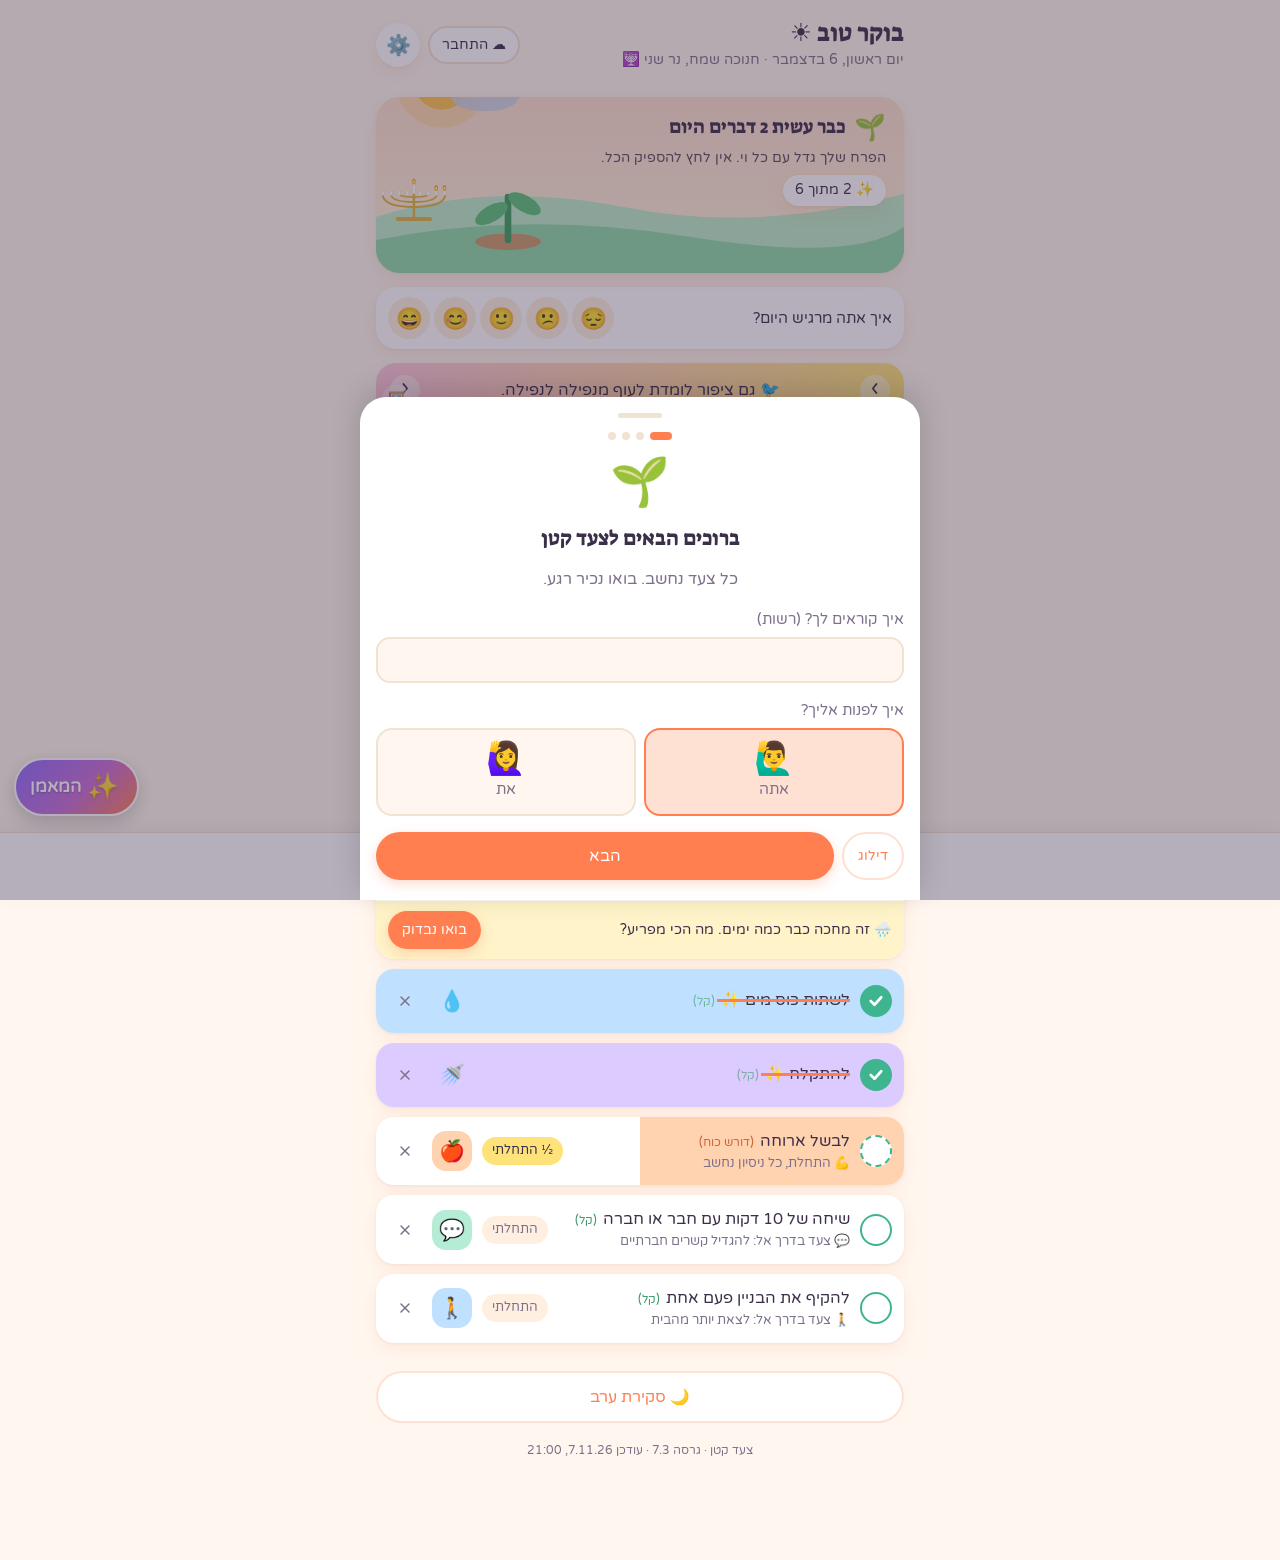
==== commit d199dce4: "7.3: look and feel: a living companion (blinks, sleeps, jumps, hugs), sky by the hour, palettes, bel" ====
--- a/docs/index.html
+++ b/docs/index.html
@@ -465,6 +465,118 @@
 .sos-add summary{cursor:pointer;color:var(--accent);font-weight:bold;padding:6px 0}
 .sos-form{display:flex;flex-direction:column;gap:8px;margin-top:6px}
 .sos-form input{font:inherit;color:var(--fg);background:var(--bg);border:1px solid var(--line);border-radius:14px;padding:10px 12px}
+
+/* ===== 7.3 look and feel ===== */
+/* palettes (light) */
+:root[data-pal="forest"]:not(.dk){--bg:#F3F8EE;--soft:#E3F1DA;--line:#D6E8CC;--warm:#F1F6D8;--warm-line:#D9E7A6;--sky1:#CDEFD9;--sky2:#F4F9DC;--hill1:#7CC891;--hill2:#B1E2BB;--joy4:#CDEFD9;--joy1:#F1F6C4;--shadow:0 6px 18px rgba(70,140,90,.13),0 1px 3px rgba(40,70,50,.06)}
+:root[data-pal="sea"]:not(.dk){--bg:#EFF8FB;--soft:#DDF0F7;--line:#CFE6EF;--warm:#E6F5F7;--warm-line:#A9DCE6;--sky1:#AEE0F7;--sky2:#E9F8FF;--hill1:#86D3C2;--hill2:#BFEADF;--joy4:#C6E8FA;--joy1:#D8F5EE;--shadow:0 6px 18px rgba(60,140,190,.14),0 1px 3px rgba(30,60,90,.06)}
+:root[data-pal="sunset"]:not(.dk){--bg:#FFF4EA;--soft:#FFE6D6;--line:#F6D9C6;--warm:#FFF0D2;--warm-line:#F9D49A;--sky1:#FFC6A8;--sky2:#FFEACB;--hill1:#E9A6B8;--hill2:#F6CCB8;--joy4:#FFC9C2;--joy1:#FFE3B0;--shadow:0 6px 18px rgba(233,120,110,.14),0 1px 3px rgba(80,40,50,.06)}
+:root[data-pal="lilac"]:not(.dk){--bg:#F8F4FF;--soft:#EEE6FF;--line:#E4DAF7;--warm:#F6EEFF;--warm-line:#D9C7F7;--sky1:#D9CCFF;--sky2:#FBEFFF;--hill1:#B3A0EA;--hill2:#D7CBF5;--joy4:#E6D4FF;--joy1:#FFE0F0;--shadow:0 6px 18px rgba(140,110,220,.14),0 1px 3px rgba(60,40,90,.06)}
+/* palettes (dark) */
+:root[data-pal="forest"].dk{--bg:#16201B;--surface:#1F2B25;--soft:#26362E;--line:#30443A;--sky1:#1B3A33;--sky2:#2F4E3C}
+:root[data-pal="sea"].dk{--bg:#141C26;--surface:#1C2733;--soft:#233242;--line:#2D4052;--sky1:#17304F;--sky2:#244A66}
+:root[data-pal="sunset"].dk{--bg:#221A1F;--surface:#2D2229;--soft:#3A2B33;--line:#48363F;--sky1:#3A2546;--sky2:#6A3B50}
+:root[data-pal="lilac"].dk{--bg:#1C1828;--surface:#272236;--soft:#312A46;--line:#3D3556;--sky1:#2A2458;--sky2:#4E3C78}
+.pals{display:flex;gap:8px;flex-wrap:wrap}
+.pals button{display:flex;flex-direction:column;align-items:center;gap:4px;border:2px solid var(--line);background:var(--bg);border-radius:14px;padding:6px 8px;font-size:.82rem;min-width:58px}
+.pals button i{width:34px;height:22px;border-radius:8px;display:block;box-shadow:inset 0 0 0 1px rgba(0,0,0,.06)}
+.pals button[aria-pressed="true"]{border-color:var(--accent);box-shadow:0 0 0 2px var(--accent-soft)}
+.sets .setrow.col{flex-direction:column;align-items:stretch;gap:8px}
+
+/* high contrast */
+:root.hc:not(.dk){--fg:#1E1530;--muted:#4A3E5C;--line:#BFAE9E}
+:root.hc.dk{--fg:#FFFFFF;--muted:#E2D8EE;--line:#6E6690}
+:root.hc .hint,:root.hc .date{color:var(--muted);opacity:1}
+:root.hc .btn.ghost,:root.hc .task,:root.hc .card{outline:1px solid var(--line)}
+/* less motion */
+:root.still *,:root.still *::before,:root.still *::after{animation:none!important;transition-duration:0s!important}
+
+/* sky by the hour (light theme; the night sky everywhere) */
+:root:not(.dk) .garden.tod-morning{--sky1:#FFD7C9;--sky2:#FFF3DA;--sun:#FFC24D}
+:root:not(.dk) .garden.tod-eve{--sky1:#FFAF8A;--sky2:#FFD9A6;--sun:#FF8A5B;--cloud:#FFE4D2;--hill1:#9CCB8F;--hill2:#C7DFAA}
+.garden.tod-night{--sky1:#232650;--sky2:#4F4580;--sun:#F6E6A6;--cloud:#5E5890;--hill1:#2F6A4E;--hill2:#3E7D5E;--soil:#6F5238}
+:root:not(.dk) .garden.tod-night .gtxt{color:#FFF8F2}
+:root:not(.dk) .garden.tod-night .sub{color:#FFF8F2}
+:root:not(.dk) .garden.tod-night .pill{background:rgba(255,255,255,.16);color:#FFF8F2;box-shadow:none}
+.garden .scene .stars circle{fill:#FFF6C8;opacity:0}
+.garden .scene .mooncut{fill:var(--sky1);opacity:0}
+.garden.tod-night .scene .stars circle,:root.dk .garden .scene .stars circle{animation:twinkle 3s ease-in-out infinite;opacity:.8}
+.garden.tod-night .scene .mooncut,:root.dk .garden .scene .mooncut{opacity:1}
+.garden.tod-night .scene .sunglow,:root.dk .garden .scene .sunglow{opacity:.12}
+.garden svg.scene stop{transition:stop-color 1.5s}
+
+/* seasons and holidays in the scene */
+.scene .rainc{fill:#C9D3E6;opacity:.85}
+.scene .rain .dr{stroke:#8FB8E8;stroke-width:1.4;stroke-linecap:round;opacity:0;animation:drop 1.6s linear infinite}
+@keyframes drop{0%{transform:translateY(0);opacity:0}15%{opacity:.8}100%{transform:translateY(60px);opacity:0}}
+.scene .fall .fl{animation:leaffall 8s linear infinite;opacity:0;transform-box:fill-box;transform-origin:center}
+@keyframes leaffall{0%{transform:translate(0,0) rotate(0);opacity:0}10%{opacity:.95}50%{transform:translate(-18px,70px) rotate(180deg)}90%{opacity:.9}100%{transform:translate(-6px,140px) rotate(340deg);opacity:0}}
+.scene .bfly{animation:bfly 16s ease-in-out infinite}
+.scene .bf-in{animation:flap .28s ease-in-out infinite alternate;transform-box:fill-box;transform-origin:center}
+@keyframes bfly{0%{transform:translate(20px,80px)}25%{transform:translate(70px,62px)}50%{transform:translate(112px,86px)}75%{transform:translate(60px,100px)}100%{transform:translate(20px,80px)}}
+@keyframes flap{from{transform:scaleX(1)}to{transform:scaleX(.35)}}
+.scene .menorah .flame{animation:flick 1.2s ease-in-out infinite alternate;transform-box:fill-box;transform-origin:center bottom}
+@keyframes flick{from{transform:scale(1,1)}to{transform:scale(.85,1.12)}}
+.scene .holi{animation:petbob 3.6s ease-in-out infinite}
+@media (prefers-reduced-motion:reduce){.scene .rain,.scene .fall,.scene .bfly{display:none}.scene .menorah .flame,.scene .holi{animation:none}}
+
+/* the living companion */
+.pet-svg .pe{transform-box:fill-box;transform-origin:center;animation:blink 5.2s infinite}
+.mascot .pet-svg .pe{animation-delay:1.3s}
+@keyframes blink{0%,93%,100%{transform:scaleY(1)}95.5%{transform:scaleY(.1)}}
+.mascot{position:relative;cursor:pointer;border-radius:14px}
+.garden.pet-sleep .pe{animation:none;transform:scaleY(.12)}
+.garden.pet-sleep .mascot .pet-svg,.garden.pet-sleep .pet-bob{animation:breathe 4.5s ease-in-out infinite}
+@keyframes breathe{0%,100%{transform:scale(1)}50%{transform:scale(1.04,.97)}}
+.mascot .pz{position:absolute;top:-4px;inset-inline-start:-4px;font-style:normal;font-family:var(--display);font-size:.8rem;color:var(--muted);opacity:0;animation:zzz 3s ease-out infinite}
+.mascot .pz+.pz{animation-delay:1.5s;font-size:.65rem}
+@keyframes zzz{0%{transform:translate(0,4px);opacity:0}30%{opacity:.9}100%{transform:translate(-10px,-16px);opacity:0}}
+.garden.pet-hug .mascot .pet-svg,.garden.pet-hug .pet-bob{animation:hug 2.6s ease-in-out infinite;transform-origin:center bottom}
+@keyframes hug{0%,100%{transform:rotate(-4deg)}50%{transform:rotate(4deg) scale(1.03)}}
+.mascot .phg{position:absolute;top:-8px;inset-inline-start:-6px;font-style:normal;font-family:var(--emoji);font-size:.8rem;animation:petbob 2s ease-in-out infinite}
+.garden.pet-joy .mascot .pet-svg,.garden.pet-joy .pet-bob{animation:petjump 1.2s cubic-bezier(.3,1.6,.5,1)}
+.garden.pet-joy .pe{animation:none;transform:scaleY(.55)}
+@keyframes petjump{0%{transform:translateY(0) scale(1)}12%{transform:translateY(2px) scale(1.12,.86)}35%{transform:translateY(-14px) scale(.94,1.08)}55%{transform:translateY(0) scale(1.08,.92)}72%{transform:translateY(-5px)}100%{transform:translateY(0) scale(1)}}
+.mascot .pheart{position:absolute;top:-6px;left:50%;font-style:normal;font-family:var(--emoji);font-size:1rem;pointer-events:none;animation:heartup 1.1s ease-out forwards}
+@keyframes heartup{0%{transform:translate(-50%,0) scale(.4);opacity:0}25%{opacity:1;transform:translate(-50%,-10px) scale(1.15)}100%{transform:translate(-50%,-34px) scale(.9);opacity:0}}
+
+/* check pop and flying leaves */
+.check.pop{animation:checkpop .5s cubic-bezier(.3,1.8,.5,1)}
+@keyframes checkpop{0%{transform:scale(.7)}50%{transform:scale(1.25)}100%{transform:scale(1)}}
+.leafp{position:fixed;z-index:40;pointer-events:none;font-family:var(--emoji);font-size:1.05rem;line-height:1;transform:translate(-50%,-50%);animation:leafp 1.15s cubic-bezier(.2,.7,.4,1) forwards;opacity:0}
+@keyframes leafp{0%{opacity:0;transform:translate(-50%,-50%) scale(.4)}15%{opacity:1}100%{opacity:0;transform:translate(calc(-50% + var(--dx)),calc(-50% + var(--dy) + 30px)) rotate(var(--r)) scale(1)}}
+
+/* opening greeting */
+.splash{position:fixed;inset:0;z-index:60;display:grid;place-items:center;background:linear-gradient(180deg,var(--sky1),var(--sky2));animation:spIn .45s ease-out;cursor:pointer;padding:24px}
+.splash.tod-morning{--sky1:#FFD7C9;--sky2:#FFF3DA}
+.splash.tod-day{--sky1:#BEE6FF;--sky2:#FFF4DC}
+.splash.tod-eve{--sky1:#FFAF8A;--sky2:#FFE0B5}
+.splash.tod-night{--sky1:#232650;--sky2:#4F4580;color:#FFF8F2}
+.splash:not(.tod-night){color:#3B2F4A}
+.splash .sp-in{text-align:center;display:flex;flex-direction:column;align-items:center;gap:8px;animation:spUp .6s cubic-bezier(.3,1.4,.5,1)}
+.splash .sp-pet{width:120px;height:120px;display:grid;place-items:center;font-size:4.5rem;font-family:var(--emoji)}
+.splash .sp-pet .pet-svg{width:120px;height:120px;animation:petjump 1.4s cubic-bezier(.3,1.6,.5,1) .25s}
+.splash h2{font-size:1.7rem}
+.splash p{margin:0;font-size:1.05rem;opacity:.85;max-width:300px}
+.splash.out{opacity:0;transition:opacity .45s}
+@keyframes spIn{from{opacity:0}}
+@keyframes spUp{from{transform:translateY(16px);opacity:0}}
+
+/* sounds in the calm corner */
+.snd-h{text-align:center;margin:10px 0 4px}
+.snd-row{display:flex;gap:6px;flex-wrap:wrap;justify-content:center}
+.snd-row button{display:flex;align-items:center;gap:4px;border:2px solid var(--line);background:var(--bg);border-radius:999px;padding:6px 12px;font-size:.9rem}
+.snd-row button[aria-pressed="true"]{border-color:var(--accent);background:var(--accent-soft)}
+.snd-row button[aria-pressed="true"] .e{animation:petbob 1.6s ease-in-out infinite}
+
+/* beautiful moment cards */
+.qod{position:relative}
+.qcard{position:absolute;bottom:4px;left:6px;border:0;background:rgba(255,255,255,.5);width:28px;height:28px;border-radius:50%;display:grid;place-items:center;font-size:.85rem;padding:0;opacity:.85}
+.card-prev{display:flex;justify-content:center}
+.card-prev canvas{width:min(100%,300px);aspect-ratio:4/5;height:auto;border-radius:18px;box-shadow:var(--shadow)}
+.card-bgs{display:flex;gap:10px;justify-content:center;margin:12px 0 4px}
+.card-bgs button{width:34px;height:34px;border-radius:50%;border:3px solid var(--surface);box-shadow:0 0 0 2px var(--line);padding:0}
+.card-bgs button[aria-pressed="true"]{box-shadow:0 0 0 3px var(--fg)}
 </style>
 </head>
 <body>
@@ -497,7 +609,7 @@
       <span class="ml" id="mood-label"></span>
       <div class="moods" id="moods" role="group" aria-label="בחירת מצב רוח"></div>
     </section>
-    <section class="qod" id="quote-box" aria-label="משפטי מוטיבציה, אפשר להחליק או ללחוץ למשפט הבא"><button class="qarrow" id="q-prev" aria-label="המשפט הקודם">›</button><div class="qtext"><p id="quote" aria-live="polite"></p><span class="who" id="quote-who"></span></div><button class="qarrow" id="q-next" aria-label="המשפט הבא">‹</button></section>
+    <section class="qod" id="quote-box" aria-label="משפטי מוטיבציה, אפשר להחליק או ללחוץ למשפט הבא"><button class="qarrow" id="q-prev" aria-label="המשפט הקודם">›</button><div class="qtext"><p id="quote" aria-live="polite"></p><span class="who" id="quote-who"></span></div><button class="qarrow" id="q-next" aria-label="המשפט הבא">‹</button><button class="qcard" id="q-card" aria-label="להפוך את המשפט לכרטיס יפה"><span class="e">🖼️</span></button></section>
     <div class="hardrow"><button class="hardbtn" data-act="hardday" id="hardbtn" aria-pressed="false"></button><button class="calmbtn" data-act="calm" aria-label="פינת הרגעה"><span class="e">🫧</span> רגע של רוגע</button></div>
     <div id="banners" style="display:flex;flex-direction:column;gap:12px"></div>
     <form class="addbox" id="add-task">
@@ -599,7 +711,7 @@
 <section class="sheet" id="sheet" role="dialog" aria-modal="true" aria-labelledby="sheet-title" hidden></section>
 
 <div class="toast" id="toast" role="status"><span id="toast-msg"></span><button id="toast-undo" hidden>ביטול</button></div>
-<script>window.TK_SITE="https://smkrot3-sudo.github.io/tsaad-katan/";window.TK_BUILD=1794070169000;</script>
+<script>window.TK_SITE="https://smkrot3-sudo.github.io/tsaad-katan/";window.TK_BUILD=1794078028112;</script>
 <script>
 (function(){
 const KEY='tsaad-katan-v2';
@@ -898,12 +1010,12 @@
   const glow=p.glow?`<circle cx="50" cy="60" r="44" fill="${p.glow}" opacity=".35"/>`:'';
   return `<svg class="pet-svg" viewBox="0 0 100 100" aria-hidden="true"><defs>
     <radialGradient id="${id}b" cx=".38" cy=".3" r=".85"><stop offset="0" stop-color="${p.c1}"/><stop offset=".62" stop-color="${p.c2}"/><stop offset="1" stop-color="${p.c3}"/></radialGradient></defs>
-    ${glow}<ellipse cx="50" cy="96" rx="27" ry="3.5" fill="#000" opacity=".12"/>${wings}${tails}${ears}${body}${shine}${patch}${eyes}${blush}${nose}${mouth}${tops}</svg>`;
+    ${glow}<ellipse cx="50" cy="96" rx="27" ry="3.5" fill="#000" opacity=".12"/>${wings}${tails}${ears}${body}${shine}${patch}<g class="pe">${eyes}</g>${blush}${nose}${mouth}${tops}</svg>`;
 }
 function petSVG(k){
   if(PETS2[k])return cuteSVG(PETS2[k],'pt'+(++petN));
   const p=PET_LOOK[k];if(!p)return '';const id='pt'+(++petN);
-  const eyes=`<g><ellipse cx="38" cy="54" rx="9" ry="10.5" fill="${p.eye}"/><ellipse cx="62" cy="54" rx="9" ry="10.5" fill="${p.eye}"/>
+  const eyes=`<g class="pe"><ellipse cx="38" cy="54" rx="9" ry="10.5" fill="${p.eye}"/><ellipse cx="62" cy="54" rx="9" ry="10.5" fill="${p.eye}"/>
     <ellipse cx="38" cy="57" rx="6" ry="5" fill="${p.c3}" opacity=".55"/><ellipse cx="62" cy="57" rx="6" ry="5" fill="${p.c3}" opacity=".55"/>
     <circle cx="35" cy="50" r="3.2" fill="#fff"/><circle cx="59" cy="50" r="3.2" fill="#fff"/><circle cx="41" cy="58" r="1.4" fill="#fff"/><circle cx="65" cy="58" r="1.4" fill="#fff"/></g>
     <ellipse cx="27" cy="66" rx="6" ry="3.6" fill="#FF8FA3" opacity=".55"/><ellipse cx="73" cy="66" rx="6" ry="3.6" fill="#FF8FA3" opacity=".55"/>`;
@@ -1068,7 +1180,7 @@
     {id:uid(),date:D(-2),type:'thanks',text:'על השמש בבוקר',sample:true,at:now-864e5*2},
     {id:uid(),date:D(-3),type:'letter',text:'אם קשה לך עכשיו, תזכור את היום הזה: יצאת, דיברת, צחקת. זה עוד יחזור. 💛',sample:true,at:now-864e5*3}];
   return {v:3,tasks,goals:[g1,g2],moods,journal,hard:{},seeded:true,onboarded:false,colorIx:0,lastOpen:T,lastSeen:T,carryNote:{date:T,n:1},injectSkip:{},reviewed:{},askNext:{},
-    settings:{sound:false,confetti:true,address:'m',name:'',faith:false,mascot:'plant',eveningHour:19,noon:true}};
+    settings:{sound:false,confetti:true,address:'m',name:'',faith:false,mascot:'plant',eveningHour:19,noon:true,splash:true,seasons:true}};
 }
 
 let S=null;
@@ -1077,7 +1189,7 @@
 /* upgrade older saves */
 if(S.v!==3){
   S.v=3;S.moods=S.moods||{};S.journal=S.journal||[];S.hard=S.hard||{};S.askNext=S.askNext||{};S.onboarded=false;
-  S.settings=Object.assign({sound:false,confetti:true,address:'m',name:'',faith:false,mascot:'plant',eveningHour:19,noon:true},S.settings);
+  S.settings=Object.assign({sound:false,confetti:true,address:'m',name:'',faith:false,mascot:'plant',eveningHour:19,noon:true,splash:true,seasons:true},S.settings);
   Object.values(S.tasks).forEach(L=>L.forEach(t=>{if(!t.energy)t.energy=t.auto?'light':'mid'}));
   S.goals.forEach(g=>g.steps.forEach(s=>{delete s.days}));
 }
@@ -1131,16 +1243,19 @@
 
 /* ---------- celebration ---------- */
 let actx;
-function chime(){
+// a soft little bell: a few overtones that fade slowly (two bells for a big moment)
+function chime(big){
   if(!S.settings.sound)return;
-  try{actx=actx||new (window.AudioContext||window.webkitAudioContext)();const t0=actx.currentTime;
-    [784,988,1319].forEach((f,i)=>{const o=actx.createOscillator(),g=actx.createGain(),s=t0+i*.09;
-      o.type='sine';o.frequency.value=f;g.gain.setValueAtTime(0,s);g.gain.linearRampToValueAtTime(.16,s+.02);g.gain.exponentialRampToValueAtTime(.001,s+.55);
-      o.connect(g);g.connect(actx.destination);o.start(s);o.stop(s+.6)})}catch(e){}
-}
-const reduce=matchMedia('(prefers-reduced-motion: reduce)').matches;
+  try{actx=actx||new (window.AudioContext||window.webkitAudioContext)();if(actx.state==='suspended')actx.resume();const t0=actx.currentTime;
+    const bell=(f,s,v)=>[[1,1],[2.76,.32],[5.4,.12],[1.5,.18]].forEach(([m,a])=>{const o=actx.createOscillator(),g=actx.createGain();
+      o.type='sine';o.frequency.value=f*m;g.gain.setValueAtTime(0,s);g.gain.linearRampToValueAtTime(v*a,s+.008);g.gain.exponentialRampToValueAtTime(.0005,s+(m===1?1.6:.7));
+      o.connect(g);g.connect(actx.destination);o.start(s);o.stop(s+1.7)});
+    bell(1046.5,t0,.13);if(big){bell(1318.5,t0+.16,.1);bell(1568,t0+.32,.09)}}catch(e){}
+}
+const reduceOS=matchMedia('(prefers-reduced-motion: reduce)').matches;
+const noMotion=()=>reduceOS||!!S.settings.still;
 function confetti(el,big){
-  if(reduce||!S.settings.confetti||!el)return;const r=el.getBoundingClientRect(),x=r.left+r.width/2,y=r.top+r.height/2;
+  if(noMotion()||!S.settings.confetti||!el)return;const r=el.getBoundingClientRect(),x=r.left+r.width/2,y=r.top+r.height/2;
   const c=$('confetti'),ctx=c.getContext('2d'),dpr=window.devicePixelRatio||1;c.width=innerWidth*dpr;c.height=innerHeight*dpr;ctx.setTransform(dpr,0,0,dpr,0,0);
   const cs=getComputedStyle(document.documentElement);const cols=['--joy1','--joy2','--joy3','--joy4','--joy5','--accent','--ok'].map(v=>cs.getPropertyValue(v).trim());
   const emos=['✨','🌟','💛','🎉','🌸'];
@@ -1155,7 +1270,7 @@
 $('toast-undo').onclick=()=>{if(undoFn){undoFn();undoFn=null}$('toast').classList.remove('show')};
 let lastCheer=-1;
 function cheer(){const C=voice().cheers.length&&Math.random()<.7?voice().cheers:CHEERS;let i;do{i=Math.floor(Math.random()*C.length)}while(i===lastCheer&&C.length>1);lastCheer=i;return C[i]}
-function celebrate(el,msg,big){chime();confetti(el,big);toast(msg||cheer());try{navigator.vibrate&&navigator.vibrate(18)}catch(e){}}
+function celebrate(el,msg,big){chime(big);confetti(el,big);leaves(el,big);petJoy();toast(msg||cheer());haptic(big?[14,60,22]:16)}
 
 /* ---------- task + step logic ---------- */
 function setTask(t,v){
@@ -1217,13 +1332,14 @@
   return `<svg class="scene" viewBox="0 0 320 150" preserveAspectRatio="xMinYMax slice" aria-hidden="true">
     <defs><linearGradient id="skyg" x1="0" y1="0" x2="0" y2="1"><stop offset="0" class="sky1"/><stop offset="1" class="sky2"/></linearGradient></defs>
     <rect width="320" height="150" fill="url(#skyg)"/>
-    <circle class="sunglow" cx="40" cy="34" r="28"/><circle class="sun" cx="40" cy="34" r="17"/>
+    <g class="stars">${[[150,16],[178,40],[232,30],[262,12],[290,44],[112,52],[204,8]].map(([x,y],i)=>`<circle cx="${x}" cy="${y}" r="${i%3?1.1:1.6}" style="animation-delay:${i*.4}s"/>`).join('')}</g>
+    <circle class="sunglow" cx="40" cy="34" r="28"/><circle class="sun" cx="40" cy="34" r="17"/><circle class="mooncut" cx="47" cy="29" r="14"/>
     <g class="cloud drift"><ellipse cx="120" cy="30" rx="22" ry="9"/><ellipse cx="134" cy="24" rx="13" ry="10"/></g>
     <g class="cloud drift2"><ellipse cx="200" cy="18" rx="16" ry="6"/><ellipse cx="210" cy="14" rx="9" ry="7"/></g>
     <path class="hill2" d="M0 116 Q70 94 150 110 T320 102 V150 H0Z"/>
     <path class="hill1" d="M0 130 Q90 112 190 128 T320 122 V150 H0Z"/>
     <ellipse class="soil" cx="80" cy="131" rx="20" ry="5"/>
-    <g class="grow" id="plant-g">${leaves[stage]}</g>${pet}
+    ${sceneExtras()}<g class="grow" id="plant-g">${leaves[stage]}</g>${pet}${sceneFront()}
   </svg>`;
 }
 const POT='<svg viewBox="0 0 120 90" aria-hidden="true"><ellipse cx="60" cy="84" rx="34" ry="4" fill="var(--line)"/><path d="M38 52 H82 L76 82 H44Z" fill="var(--accent)"/><rect x="34" y="46" width="52" height="9" rx="4" fill="var(--accent)"/><path class="stem" d="M60 46 V24"/><ellipse class="leaf" cx="50" cy="30" rx="11" ry="5" transform="rotate(-30 50 30)"/><ellipse class="leaf" cx="70" cy="26" rx="11" ry="5" transform="rotate(30 70 26)"/><circle cx="50" cy="66" r="2" fill="var(--accent-ink)"/><circle cx="70" cy="66" r="2" fill="var(--accent-ink)"/><path d="M54 72 Q60 77 66 72" stroke="var(--accent-ink)" stroke-width="2" fill="none" stroke-linecap="round"/></svg>';
@@ -1235,7 +1351,7 @@
 function renderHeader(){
   const h=new Date().getHours();
   $('hello').textContent=(h<5?'לילה טוב':h<12?'בוקר טוב':h<17?'צהריים טובים':h<21?'ערב טוב':'לילה טוב')+(S.settings.name?' '+S.settings.name:'')+' '+(h<5||h>=21?'🌙':h<12?'☀️':h<17?'🌤️':'🌇');
-  $('today-date').textContent=new Date().toLocaleDateString('he-IL',{weekday:'long',day:'numeric',month:'long'})+' · כל צעד נחשב';
+  $('today-date').textContent=new Date().toLocaleDateString('he-IL',{weekday:'long',day:'numeric',month:'long'})+' · '+G(dayLine());
   $('task-input').placeholder=G('מה {תרצה|תרצי} לעשות היום?');
   showQuote(0);
 }
@@ -1249,7 +1365,7 @@
   try{localStorage.setItem(KEY+'-quote',qIx)}catch(e){}
   const q=pool[qIx],box=$('quote').parentNode;
   const put=()=>{$('quote').textContent=G(q.t);$('quote-who').textContent=q.w||'';$('quote-who').hidden=!q.w;};
-  if(!step||reduce){put();return}
+  if(!step||noMotion()){put();return}
   box.classList.add('fade');setTimeout(()=>{put();box.classList.remove('fade')},160);
 }
 $('q-next').onclick=e=>{e.stopPropagation();showQuote(1)};
@@ -1690,21 +1806,30 @@
 
 /* look: theme, accent, text size */
 const ACCENTS={coral:['#FF7F50','#FFE1D3','#FF9A73','#4A3030','🧡'],pink:['#F2709C','#FFDDEA','#FF96BA','#4A2836','🩷'],lavender:['#9B7BEA','#E9E0FF','#B8A0FF','#352B52','💜'],mint:['#2FAE86','#D6F4EA','#5DD3AA','#1F3F35','💚'],sky:['#3C9BE8','#DCEEFF','#7BBEF5','#1F3550','💙'],sun:['#E9A417','#FFF0C7','#F6C64E','#47391A','💛'],gold:['#C8961E','#FBEFC9','#E8C15A','#3F3415','👑']};
-const SIZES=[[1,'רגיל'],[1.12,'גדול'],[1.25,'גדול מאוד']];
-function isDark(){const t=S.settings.theme||'system';return t==='dark'||(t==='system'&&matchMedia('(prefers-color-scheme: dark)').matches)}
+const SIZES=[[1,'רגיל'],[1.12,'גדול'],[1.25,'גדול מאוד'],[1.4,'ענק']];
+function isDark(){const t=S.settings.theme||'system';if(t==='time'){const h=new Date().getHours();return h>=20||h<6}return t==='dark'||(t==='system'&&matchMedia('(prefers-color-scheme: dark)').matches)}
 function applyLook(size){
   const r=document.documentElement,t=S.settings.theme||'system';
-  if(t==='system')r.removeAttribute('data-theme');else r.setAttribute('data-theme',t);
+  if(t==='system')r.removeAttribute('data-theme');else if(t==='time')r.setAttribute('data-theme',isDark()?'dark':'light');else r.setAttribute('data-theme',t);
   const a=ACCENTS[S.settings.accent||'coral'],d=isDark();
+  r.classList.toggle('dk',d);r.dataset.pal=S.settings.palette||'pastel';r.classList.toggle('still',!!S.settings.still);r.classList.toggle('hc',!!S.settings.contrast);
   r.style.setProperty('--accent',d?a[2]:a[0]);r.style.setProperty('--accent-soft',d?a[3]:a[1]);
   r.style.setProperty('--fs',size||S.settings.size||1);
   const h=S.settings.hide||{};['mood','quote','hard'].forEach(k=>r.classList.toggle('hide-'+k,!!h[k]));
-  if(window.TsaadApp&&TsaadApp.setStatusBar)try{TsaadApp.setStatusBar(d?'#1D1A26':'#FFF7EF',!d)}catch(e){}
+  if(window.TsaadApp&&TsaadApp.setStatusBar)try{TsaadApp.setStatusBar(getComputedStyle(r).getPropertyValue('--bg').trim()||(d?'#1D1A26':'#FFF7EF'),!d)}catch(e){}
 }
 matchMedia('(prefers-color-scheme: dark)').addEventListener('change',()=>applyLook());
 
 /* what's new, once per version */
-const WHATS_NEW={v:'7.2',items:[
+const WHATS_NEW={v:'7.3',items:[
+  ['🐾','החבר שלך חי!','ממצמץ, נרדם בלילה, קופץ משמחה כשמסמנים משימה, ומחבק ביום קשה. {נסה|נסי} ללחוץ עליו.','petlive','7.3'],
+  ['🌅','שמיים לפי השעה','בבוקר שמיים ורודים, בערב שקיעה, ובלילה ירח וכוכבים. אפשר גם מצב כהה אוטומטי בלילה.','sky','7.3'],
+  ['🎨','ערכות צבעים','פסטל, יער, ים, שקיעה ולילך. בהגדרות, תחת "מראה".','pal','7.3'],
+  ['🔔','פעמון רך ועלים קטנים','סימון משימה קופץ, עלים עפים ממנו, רטט קטן וצליל פעמון עדין (אפשר לכבות).','bell','7.3'],
+  ['🌧️','צלילי רקע לנשימה','בפינת הרגעה: גשם, גלים, אש מתפצפצת וציפורים.','sounds','7.3'],
+  ['🕎','חגים ועונות','קישוטים קטנים בחגים, פריחה באביב, עלים בסתיו וטיפות בחורף.','seasons','7.3'],
+  ['🖼️','כרטיסי רגע יפה','כל משפט אפשר להפוך לכרטיס מעוצב, לשמור או לשלוח למישהו.','card','7.3'],
+  ['🔠','נוח לעיניים','טקסט ענק, מצב "פחות תנועה" וניגודיות גבוהה, בהגדרות.','access','7.3'],
   ['📲','לבקש תמיכה בלחיצה','בפינת הרגעה יש עכשיו "אנשים שלי": שומרים אנשים קרובים, וביום קשה שולחים להם הודעה בוואטסאפ בלחיצה אחת.','sos','7.2'],
   ['🐾','עשרות חברים חדשים ללוות אותך','חתלתולה, ארנבונת, דובון, פנדה, חד-קרן, דרקון קטן, פינגווין, תמנון ועוד הרבה. כולם רכים וזוהרים, {בחר|בחרי} מי ילווה אותך.','pets','7.1'],
   ['🫧','פינת הרגעה','נשימה מונחית עם הדמות שלך, תרגיל קרקוע 5-4-3-2-1 וצליל רך. נמצאת ליד כפתור "יום קשה".','calm'],
@@ -1774,11 +1899,16 @@
     <div class="setrow"><span>🧸 מי מלווה אותך</span><button class="btn small ghost pet-cur" id="set-pet">${petIcon(S.settings.mascot)} ${esc((MASCOTS[S.settings.mascot]||MASCOTS.plant).n.split(',')[0])}</button></div>
     ${sw('faith','🕯️ משפטים מהמקורות')}
     <h3>🎨 מראה</h3>
-    <div class="setrow"><span>🌗 תצוגה</span><div class="seg" id="set-theme">${[['light','☀️ בהיר'],['dark','🌙 כהה'],['system','📱 כמו בטלפון']].map(([k,l])=>`<button data-th="${k}" aria-pressed="${(S.settings.theme||'system')===k}">${l}</button>`).join('')}</div></div>
+    <div class="setrow"><span>🌗 תצוגה</span><div class="seg" id="set-theme">${[['light','☀️ בהיר'],['dark','🌙 כהה'],['time','🕰️ לפי השעה'],['system','📱 כמו בטלפון']].map(([k,l])=>`<button data-th="${k}" aria-pressed="${(S.settings.theme||'system')===k}">${l}</button>`).join('')}</div></div>
+    <div class="setrow col"><span>🎨 ערכת צבעים</span><div class="pals" id="set-pal">${Object.entries(PALETTES).map(([k,v])=>`<button data-pal="${k}" aria-pressed="${(S.settings.palette||'pastel')===k}"><i style="background:linear-gradient(135deg,${v.sw.join(',')})"></i>${v.n}</button>`).join('')}</div></div>
     <div class="setrow"><span>🖍️ צבע מועדף</span><div class="swatches" id="set-accent">${Object.entries(ACCENTS).filter(([k])=>k!=='gold'||document.documentElement.classList.contains('vip')).map(([k,a])=>`<button data-ac="${k}" aria-pressed="${(S.settings.accent||'coral')===k}" style="background:${a[0]}" aria-label="צבע ${a[4]}"></button>`).join('')}</div></div>
     <div class="setrow"><span>🔠 גודל טקסט</span><div class="seg" id="set-size">${SIZES.map(([v,l])=>`<button data-sz="${v}" aria-pressed="${size===v}">${l}</button>`).join('')}</div></div>
     <div id="size-confirm" class="actions" hidden><span style="font-size:.9rem;color:var(--muted)">ככה נוח?</span><button class="btn small" id="size-ok">לשמור</button><button class="btn small ghost" id="size-cancel">ביטול</button></div>
+    ${sw('still','🐢 פחות תנועה ואנימציות')}
+    ${sw('contrast','🔲 ניגודיות גבוהה (קל יותר לקרוא)')}
     <h3>🏡 מה מופיע במסך היום</h3>
+    ${sw('splash','👋 ברכה קטנה כשנכנסים')}
+    ${sw('seasons','🕎 קישוטי חגים ועונות')}
     ${sh2('mood','😊 שורת מצב הרוח')}${sh2('quote','✨ המשפט של היום')}${sh2('hard','💜 כפתור יום קשה')}
     <h3>🎉 חגיגה ותזכורות</h3>
     ${sw('confetti','🎉 קונפטי בסימון משימה')}
@@ -1808,11 +1938,12 @@
   const sh=$('sheet');
   if(window.TKcloud)TKcloud.renderSettings($('acct-slot'));
   $('set-name').oninput=e=>{S.settings.name=e.target.value.trim();save();renderHeader()};
-  sh.querySelectorAll('[data-sw]').forEach(b=>b.onclick=()=>{const k=b.dataset.sw;S.settings[k]=!S.settings[k];b.setAttribute('aria-checked',S.settings[k]);save();renderAll();if(k==='sound'&&S.settings.sound)chime();if(window.TKnative)TKnative.reschedule()});
+  sh.querySelectorAll('[data-sw]').forEach(b=>b.onclick=()=>{const k=b.dataset.sw;S.settings[k]=!S.settings[k];b.setAttribute('aria-checked',S.settings[k]);save();applyLook();if(k==='seasons')lastStage=-1;renderAll();if(k==='sound'&&S.settings.sound)chime();if(window.TKnative)TKnative.reschedule()});
   sh.querySelectorAll('[data-hide]').forEach(b=>b.onclick=()=>{const k=b.dataset.hide;S.settings.hide=Object.assign({},S.settings.hide);S.settings.hide[k]=!S.settings.hide[k];b.setAttribute('aria-checked',!S.settings.hide[k]);save();applyLook()});
   sh.querySelectorAll('[data-addr]').forEach(b=>b.onclick=()=>{S.settings.address=b.dataset.addr;sh.querySelectorAll('[data-addr]').forEach(x=>x.setAttribute('aria-pressed',x===b));save();renderAll()});
   sh.querySelectorAll('[data-masc]').forEach(b=>b.onclick=()=>{S.settings.mascot=b.dataset.masc;sh.querySelectorAll('[data-masc]').forEach(x=>x.setAttribute('aria-pressed',x===b));save();lastStage=-1;renderAll()});
   $('set-theme').onclick=e=>{const b=e.target.closest('[data-th]');if(!b)return;S.settings.theme=b.dataset.th;$('set-theme').querySelectorAll('[data-th]').forEach(x=>x.setAttribute('aria-pressed',x===b));save();applyLook()};
+  $('set-pal').onclick=e=>{const b=e.target.closest('[data-pal]');if(!b)return;S.settings.palette=b.dataset.pal;$('set-pal').querySelectorAll('[data-pal]').forEach(x=>x.setAttribute('aria-pressed',x===b));save();applyLook();lastStage=-1;renderToday()};
   $('set-accent').onclick=e=>{const b=e.target.closest('[data-ac]');if(!b)return;S.settings.accent=b.dataset.ac;$('set-accent').querySelectorAll('[data-ac]').forEach(x=>x.setAttribute('aria-pressed',x===b));save();applyLook()};
   $('set-size').onclick=e=>{const b=e.target.closest('[data-sz]');if(!b)return;size=+b.dataset.sz;$('set-size').querySelectorAll('[data-sz]').forEach(x=>x.setAttribute('aria-pressed',x===b));applyLook(size);$('size-confirm').hidden=size===(S.settings.size||1)};
   $('size-ok').onclick=()=>{S.settings.size=size;save();$('size-confirm').hidden=true;toast('🔠 נשמר')};
@@ -1839,21 +1970,68 @@
 
 /* ---------- calm corner: breathing with the companion, grounding 5-4-3-2-1, soft sound ---------- */
 let calmTimer=null,calmAudio=null;
+/* soft background sounds, all made right here with WebAudio (no files): a warm pad, rain, waves, a crackling fire, birds */
+const SOUNDS=[['pad','🎵','רך'],['rain','🌧️','גשם'],['waves','🌊','גלים'],['fire','🔥','אש'],['birds','🐦','ציפורים']];
+function noiseBuf(ctx,kind){
+  const n=ctx.sampleRate*3,b=ctx.createBuffer(1,n,ctx.sampleRate),d=b.getChannelData(0);let l=0,p0=0,p1=0,p2=0;
+  for(let i=0;i<n;i++){const w=Math.random()*2-1;
+    if(kind==='brown'){l=(l+.02*w)/1.02;d[i]=l*3.5}
+    else if(kind==='pink'){p0=.997*p0+w*.029591;p1=.985*p1+w*.032534;p2=.95*p2+w*.048056;d[i]=(p0+p1+p2+w*.05)*1.6}
+    else d[i]=w}
+  return b;
+}
 function calmSound(on){
-  if(!on){if(calmAudio){const a=calmAudio;calmAudio=null;clearInterval(a.iv);try{a.g.gain.cancelScheduledValues(a.ctx.currentTime);a.g.gain.setValueAtTime(a.g.gain.value,a.ctx.currentTime);a.g.gain.linearRampToValueAtTime(0,a.ctx.currentTime+1.2);setTimeout(()=>a.ctx.close(),1500)}catch(e){}}return}
-  if(calmAudio)return;
+  if(!on){if(calmAudio){const a=calmAudio;calmAudio=null;a.timers.forEach(t=>{clearInterval(t);clearTimeout(t)});a.alive=false;try{a.g.gain.cancelScheduledValues(a.ctx.currentTime);a.g.gain.setValueAtTime(a.g.gain.value,a.ctx.currentTime);a.g.gain.linearRampToValueAtTime(0,a.ctx.currentTime+1.2);setTimeout(()=>a.ctx.close(),1500)}catch(e){}}return}
+  const kind=typeof on==='string'?on:'pad';
+  if(calmAudio&&calmAudio.kind===kind)return;
+  if(calmAudio)calmSound(false);
   try{
-    const ctx=new (window.AudioContext||window.webkitAudioContext)(),g=ctx.createGain();g.gain.value=0;
-    const lp=ctx.createBiquadFilter();lp.type='lowpass';lp.frequency.value=900;g.connect(lp);lp.connect(ctx.destination);
-    // a slow, warm pad: three soft notes that drift from chord to chord
-    const chords=[[220,277.18,329.63],[196,246.94,293.66],[174.61,220,261.63],[196,246.94,329.63]];
-    const oscs=[0,1,2].map(i=>{const o=ctx.createOscillator(),og=ctx.createGain();o.type=i===1?'triangle':'sine';o.frequency.value=chords[0][i];o.detune.value=(i-1)*4;og.gain.value=i===1?.07:.11;o.connect(og);og.connect(g);o.start();return o});
-    const lfo=ctx.createOscillator(),lg=ctx.createGain();lfo.frequency.value=.1;lg.gain.value=.035;lfo.connect(lg);lg.connect(g.gain);lfo.start();
-    g.gain.linearRampToValueAtTime(.16,ctx.currentTime+2.5);
-    let ci=0;const iv=setInterval(()=>{ci=(ci+1)%chords.length;oscs.forEach((o,i)=>o.frequency.linearRampToValueAtTime(chords[ci][i],ctx.currentTime+4))},10000);
-    calmAudio={ctx,g,iv};
-  }catch(e){}
-}
+    const ctx=new (window.AudioContext||window.webkitAudioContext)(),g=ctx.createGain();g.gain.value=0;g.connect(ctx.destination);
+    const A={ctx,g,kind,timers:[],alive:true};calmAudio=A;
+    const loop=(type,fType,freq,q,vol,dest)=>{const src=ctx.createBufferSource();src.buffer=noiseBuf(ctx,type);src.loop=true;const f=ctx.createBiquadFilter();f.type=fType;f.frequency.value=freq;if(q)f.Q.value=q;const v=ctx.createGain();v.gain.value=vol;src.connect(f);f.connect(v);v.connect(dest||g);src.start();return {src,f,v}};
+    const later=(fn,ms)=>{const t=setTimeout(()=>{if(A.alive)fn()},ms);A.timers.push(t)};
+    let target=.16;
+    if(kind==='pad'){
+      const lp=ctx.createBiquadFilter();lp.type='lowpass';lp.frequency.value=900;lp.connect(g);
+      const chords=[[220,277.18,329.63],[196,246.94,293.66],[174.61,220,261.63],[196,246.94,329.63]];
+      const oscs=[0,1,2].map(i=>{const o=ctx.createOscillator(),og=ctx.createGain();o.type=i===1?'triangle':'sine';o.frequency.value=chords[0][i];o.detune.value=(i-1)*4;og.gain.value=i===1?.07:.11;o.connect(og);og.connect(lp);o.start();return o});
+      const lfo=ctx.createOscillator(),lg=ctx.createGain();lfo.frequency.value=.1;lg.gain.value=.035;lfo.connect(lg);lg.connect(g.gain);lfo.start();
+      let ci=0;A.timers.push(setInterval(()=>{ci=(ci+1)%chords.length;oscs.forEach((o,i)=>o.frequency.linearRampToValueAtTime(chords[ci][i],ctx.currentTime+4))},10000));
+    }else if(kind==='rain'){
+      loop('pink','lowpass',5200,0,.55);loop('white','bandpass',2600,.6,.05);
+      // single drops on a roof, now and then
+      const drop=()=>{const o=ctx.createOscillator(),og=ctx.createGain(),t=ctx.currentTime,f=1800+Math.random()*2400;o.frequency.setValueAtTime(f,t);o.frequency.exponentialRampToValueAtTime(f*.55,t+.04);og.gain.setValueAtTime(.05*Math.random()+.015,t);og.gain.exponentialRampToValueAtTime(.0005,t+.06);o.connect(og);og.connect(g);o.start(t);o.stop(t+.07);later(drop,40+Math.random()*220)};drop();
+      target=.3;
+    }else if(kind==='waves'){
+      const w=loop('brown','lowpass',600,0,1),sw=ctx.createGain();sw.gain.value=.25;w.v.disconnect();w.v.connect(sw);sw.connect(g);
+      const foam=loop('pink','highpass',1400,0,0);
+      const wave=()=>{const t=ctx.currentTime,len=7+Math.random()*4;
+        sw.gain.cancelScheduledValues(t);sw.gain.setValueAtTime(sw.gain.value,t);sw.gain.linearRampToValueAtTime(1,t+len*.45);sw.gain.linearRampToValueAtTime(.18,t+len);
+        w.f.frequency.cancelScheduledValues(t);w.f.frequency.setValueAtTime(w.f.frequency.value,t);w.f.frequency.linearRampToValueAtTime(1300,t+len*.45);w.f.frequency.linearRampToValueAtTime(450,t+len);
+        foam.v.gain.cancelScheduledValues(t);foam.v.gain.setValueAtTime(0,t+len*.35);foam.v.gain.linearRampToValueAtTime(.05,t+len*.5);foam.v.gain.linearRampToValueAtTime(0,t+len*.95);
+        later(wave,len*1000)};wave();
+      target=.32;
+    }else if(kind==='fire'){
+      loop('brown','lowpass',380,0,.7);loop('pink','bandpass',900,.8,.05);
+      const pop=()=>{const t=ctx.currentTime,src=ctx.createBufferSource(),len=.004+Math.random()*.02;const b=ctx.createBuffer(1,Math.ceil(ctx.sampleRate*len),ctx.sampleRate),d=b.getChannelData(0);for(let i=0;i<d.length;i++)d[i]=(Math.random()*2-1)*(1-i/d.length);
+        src.buffer=b;const f=ctx.createBiquadFilter();f.type='bandpass';f.frequency.value=1500+Math.random()*4000;f.Q.value=1.2;const v=ctx.createGain();v.gain.value=.08+Math.random()*.35;src.connect(f);f.connect(v);v.connect(g);src.start(t);
+        later(pop,Math.random()<.25?20+Math.random()*60:120+Math.random()*700)};pop();
+      target=.34;
+    }else if(kind==='birds'){
+      loop('pink','lowpass',700,0,.12);
+      const pan=ctx.createStereoPanner?()=>{const p=ctx.createStereoPanner();p.pan.value=Math.random()*1.6-.8;p.connect(g);return p}:()=>g;
+      const song=()=>{const out=pan(),base=2200+Math.random()*1800,n=2+Math.floor(Math.random()*5),sp=.09+Math.random()*.08;let t=ctx.currentTime+.05;
+        for(let i=0;i<n;i++){const o=ctx.createOscillator(),og=ctx.createGain(),f=base*(1+(Math.random()-.4)*.25),up=Math.random()<.6;
+          o.frequency.setValueAtTime(up?f*.8:f*1.2,t);o.frequency.exponentialRampToValueAtTime(up?f*1.25:f*.85,t+sp*.8);
+          og.gain.setValueAtTime(0,t);og.gain.linearRampToValueAtTime(.09,t+.012);og.gain.exponentialRampToValueAtTime(.0005,t+sp*.9);o.connect(og);og.connect(out);o.start(t);o.stop(t+sp);t+=sp*1.25}
+        later(song,700+Math.random()*2600)};later(song,300);
+      target=.5;
+    }
+    g.gain.linearRampToValueAtTime(target,ctx.currentTime+2.5);
+  }catch(e){calmAudio=null}
+}
+const soundRow=()=>`<div class="snd-row" role="group" aria-label="צליל רקע">${SOUNDS.map(([k,e,n])=>`<button data-snd="${k}" aria-pressed="${!!calmAudio&&calmAudio.kind===k}"><span class="e">${e}</span>${n}</button>`).join('')}</div>`;
+function wireSounds(root){root.querySelectorAll('[data-snd]').forEach(b=>b.onclick=()=>{const k=b.dataset.snd;calmSound(calmAudio&&calmAudio.kind===k?false:k);root.querySelectorAll('[data-snd]').forEach(x=>x.setAttribute('aria-pressed',!!calmAudio&&calmAudio.kind===x.dataset.snd))})}
 const GROUND=[[5,'👀','דברים {שאתה רואה|שאת רואה} סביבך'],[4,'✋','דברים {שאתה יכול|שאת יכולה} לגעת בהם'],[3,'👂','קולות {שאתה שומע|שאת שומעת} עכשיו'],[2,'👃','ריחות {שאתה מריח|שאת מריחה}, או ריח {שאתה אוהב|שאת אוהבת}'],[1,'💛','דבר אחד טוב {שתגיד|שתגידי} לעצמך']];
 const CALM_WORDS=['🌊 הרגש הזה הוא גל. הוא יעלה, ואז הוא ירד.','🫧 לא צריך לעשות שום דבר עכשיו. רק לנשום.','🧸 {אתה בטוח|את בטוחה} כאן, ברגע הזה.','🌙 גם הלילה הכי ארוך נגמר בבוקר.','🍃 מותר לעצור. העולם יחכה.','💛 {אתה לא לבד|את לא לבד}. יש אנשים שרוצים לשמוע אותך.','🌱 {עברת|עברת} רגעים קשים בעבר, ויצאת מהם.','☁️ מחשבות הן עננים. הן עוברות.','🕯️ אור קטן מספיק כדי לראות את הצעד הבא.','🫶 {תניח|תניחי} יד על הלב. {תרגיש|תרגישי} אותו פועם. {אתה|את} כאן.'];
 function openCalm(tab){
@@ -1864,7 +2042,8 @@
     let body='';
     if(tab==='breath')body=`<div class="breath"><div class="b-stage"><div class="b-ring" id="b-ring"></div><div class="b-pet">${petIcon(S.settings.mascot)}</div></div>
       <div class="b-word" id="b-word">${G('נושמים ביחד, בקצב רגוע')}</div><div class="b-count" id="b-count">${G('שאיפה 4 שניות · להחזיק 4 · נשיפה 6')}</div>
-      <div class="actions" style="justify-content:center"><button class="btn" id="b-go">▶️ להתחיל</button><button class="btn ghost" id="b-snd">${calmAudio?'🔇 בלי צליל':'🎵 צליל רך'}</button></div></div>`;
+      <div class="actions" style="justify-content:center"><button class="btn" id="b-go">▶️ להתחיל</button></div>
+      <p class="hint snd-h">🎧 ${G('צליל רקע (עדיף עם אוזניות)')}</p>${soundRow()}</div>`;
     else if(tab==='ground'){
       if(gi>=GROUND.length)body=`<div class="ground-done"><div class="big-e">🌿</div><h3>${G('{חזרת|חזרת} לכאן ועכשיו')}</h3><p>${G('כל הכבוד. {אתה|את} כאן, נושם'+(S.settings.address==='f'?'ת':'')+', וזה מה שחשוב עכשיו.')}</p><button class="btn ghost" id="g-again">עוד פעם</button></div>`;
       else{const [n,e,t]=GROUND[gi];body=`<div class="ground"><p class="hint" style="text-align:center">${G('תרגיל קרקוע: מחזיר את הגוף לרגע הזה. לא צריך לכתוב, רק לשים לב.')}</p>
@@ -1872,12 +2051,12 @@
         <div class="g-dots">${Array.from({length:n},(_,i)=>`<button data-gd="${i}" aria-pressed="${i<gn}" aria-label="${i+1}"></button>`).join('')}</div>
         <p class="hint" style="text-align:center">${G('{לחץ|לחצי} על עיגול על כל דבר {שמצאת|שמצאת}')}</p></div>`}
     }else if(tab==='people')body=peopleHTML();
-    else body=`<div class="calm-words"><p class="cw" id="cw">${esc(G(CALM_WORDS[wi]))}</p><div class="actions" style="justify-content:center"><button class="btn ghost small" id="cw-next">עוד משפט</button>${S.journal.some(j=>j.type==='letter')?'<button class="btn ghost small" data-act="read-letter">💌 מכתב שכתבתי לעצמי</button>':''}</div>${helpCard()}</div>`;
+    else body=`<div class="calm-words"><p class="cw" id="cw">${esc(G(CALM_WORDS[wi]))}</p><div class="actions" style="justify-content:center"><button class="btn ghost small" id="cw-next">עוד משפט</button><button class="btn ghost small" id="cw-card">🖼️ לכרטיס</button>${S.journal.some(j=>j.type==='letter')?'<button class="btn ghost small" data-act="read-letter">💌 מכתב שכתבתי לעצמי</button>':''}</div>${helpCard()}</div>`;
     openSheet(sheetHead('🫧 פינת הרגעה')+tabs+body+(tab!=='words'?`<p class="hint calm-help">🫂 ${G('צריך לדבר עם מישהו? ער"ן')} <a href="tel:1201" dir="ltr">1201</a> · ${G('סה"ר')} <a href="https://sahar.org.il" target="_blank" rel="noopener">sahar.org.il</a></p>`:''),()=>{stop();calmSound(false)});
     const s=$('sheet');
     s.querySelectorAll('[data-ct]').forEach(b=>b.onclick=()=>{tab=b.dataset.ct;draw()});
     if(tab==='breath'){
-      $('b-snd').onclick=()=>{calmSound(!calmAudio);$('b-snd').textContent=calmAudio?'🔇 בלי צליל':'🎵 צליל רך'};
+      wireSounds(s);
       $('b-go').onclick=()=>{if(calmTimer){stop();draw();return}$('b-go').textContent='⏸️ לעצור';breathe()};
     }
     if(tab==='ground'){
@@ -1887,7 +2066,7 @@
       if($('g-again'))$('g-again').onclick=()=>{gi=0;gn=0;draw()};
     }
     if(tab==='people')wirePeople(draw);
-    if(tab==='words')$('cw-next').onclick=()=>{wi=(wi+1)%CALM_WORDS.length;$('cw').textContent=G(CALM_WORDS[wi])};
+    if(tab==='words'){$('cw-next').onclick=()=>{wi=(wi+1)%CALM_WORDS.length;$('cw').textContent=G(CALM_WORDS[wi])};$('cw-card').onclick=()=>openCard($('cw').textContent)}
   };
   const PH=[['שאיפה...',4000,1],['להחזיק',4000,1],['נשיפה...',6000,0]];
   const breathe=()=>{let n=0,pi=0;
@@ -2096,7 +2275,7 @@
 /* ---------- the living garden: every goal is a plant that grows with each step ---------- */
 const hashN=s=>{let h=2166136261;for(const c of String(s)){h^=c.charCodeAt(0);h=Math.imul(h,16777619)}h^=h>>>13;h=Math.imul(h,0x5bd1e995);h^=h>>>15;return h>>>0};
 function plantG(stage,col,em,seed){
-  const sway=reduce?'':' class="sway"';const fl=(x,y,r)=>`<g transform="translate(${x} ${y})">${[0,72,144,216,288].map(a=>`<ellipse cx="0" cy="${-r}" rx="${r*.6}" ry="${r}" fill="var(--petal)" transform="rotate(${a})"/>`).join('')}<circle r="${r*.7}" fill="var(--core)"/></g>`;
+  const sway=noMotion()?'':' class="sway"';const fl=(x,y,r)=>`<g transform="translate(${x} ${y})">${[0,72,144,216,288].map(a=>`<ellipse cx="0" cy="${-r}" rx="${r*.6}" ry="${r}" fill="var(--petal)" transform="rotate(${a})"/>`).join('')}<circle r="${r*.7}" fill="var(--core)"/></g>`;
   let p='';
   if(stage===0)p=`<ellipse cx="0" cy="0" rx="13" ry="4" fill="var(--soil)"/><ellipse cx="0" cy="-3" rx="3.5" ry="2.6" fill="#8B5E3C"/>`;
   else if(stage===1)p=`<ellipse cx="0" cy="0" rx="12" ry="3.5" fill="var(--soil)"/><g${sway}><path d="M0 0 V-14" stroke="var(--stem)" stroke-width="2.4" stroke-linecap="round"/><ellipse cx="-5" cy="-14" rx="6" ry="3" fill="var(--leaf)" transform="rotate(-30 -5 -14)"/><ellipse cx="5" cy="-15" rx="6" ry="3" fill="var(--leaf)" transform="rotate(30 5 -15)"/></g>`;
@@ -2209,6 +2388,205 @@
     L.push({n,p});save();toast('🫂 '+n+' '+G('נוסף לאנשים שלך'));redraw()};
 }
 
+/* ================= 7.3: look and feel ================= */
+
+/* ---------- color palettes (on top of the theme; the accent color stays the user's own) ---------- */
+const PALETTES={
+  pastel:{n:'פסטל',sw:['#FFF7EF','#FFC6DC','#BFE0FF']},
+  forest:{n:'יער',sw:['#F3F8EE','#B4E3B8','#6FB58A']},
+  sea:{n:'ים',sw:['#EFF8FB','#A9DDF0','#5AA9D6']},
+  sunset:{n:'שקיעה',sw:['#FFF4EA','#FFC29E','#E98AA8']},
+  lilac:{n:'לילך',sw:['#F8F4FF','#D9C9FF','#A88BEB']},
+};
+
+/* ---------- small helpers ---------- */
+function haptic(p){try{if(window.TsaadApp&&TsaadApp.vibrate)TsaadApp.vibrate(Array.isArray(p)?30:p);else if(navigator.vibrate)navigator.vibrate(p)}catch(e){}}
+const gardenEl=()=>document.querySelector('#v-today .garden');
+const tod=h=>h>=5&&h<11?'morning':h>=11&&h<17?'day':h>=17&&h<20?'eve':'night';
+
+/* ---------- Hebrew date, holidays and seasons ---------- */
+const HEB_FMT=(()=>{try{return new Intl.DateTimeFormat('en-u-ca-hebrew',{day:'numeric',month:'long'})}catch(e){return null}})();
+function hebDate(d){if(!HEB_FMT)return null;try{const p=HEB_FMT.formatToParts(d);return {d:+p.find(x=>x.type==='day').value,m:p.find(x=>x.type==='month').value}}catch(e){return null}}
+// after 17:00 the Hebrew day (and the holiday) already begins
+function holiday(now){
+  now=now||new Date();const eff=new Date(now);if(now.getHours()>=17)eff.setDate(eff.getDate()+1);
+  const h=hebDate(eff);if(!h)return null;const {d,m}=h,is=(mm,a,b)=>m===mm&&d>=a&&d<=(b||a);
+  for(let k=0;k<8;k++){const x=new Date(eff);x.setDate(x.getDate()-k);const y=hebDate(x);if(y&&y.m==='Kislev'&&y.d===25)return {k:'hanukkah',n:k+1,e:'🕎',t:'חנוכה שמח, נר '+['ראשון','שני','שלישי','רביעי','חמישי','שישי','שביעי','שמיני'][k]}}
+  if(is('Tishri',1,2))return {k:'rosh',e:'🍎',t:'שנה טובה ומתוקה'};
+  if(is('Tishri',10))return {k:'kippur',e:'🤍',t:'גמר חתימה טובה',quiet:1};
+  if(is('Tishri',15,21))return {k:'sukkot',e:'🌿',t:'חג סוכות שמח'};
+  if(is('Tishri',22))return {k:'torah',e:'📜',t:'שמחת תורה שמחה'};
+  if(is('Shevat',15))return {k:'tubishvat',e:'🌳',t:'ט״ו בשבט, חג לעצים'};
+  if(is('Adar',14,15)||is('Adar II',14,15))return {k:'purim',e:'🎭',t:'פורים שמח'};
+  if(is('Nisan',15,21))return {k:'pesach',e:'🌾',t:'חג פסח שמח'};
+  if(m==='Iyar'&&d>=3&&d<=6){const dow=eff.getDay();const ok=(d===5&&dow>=2&&dow<=4)||(d===4&&dow===4)||(d===3&&dow===4)||(d===6&&dow===2);if(ok)return {k:'atzmaut',e:'🇮🇱',t:'חג עצמאות שמח'}}
+  if(is('Iyar',18))return {k:'lag',e:'🔥',t:'ל״ג בעומר שמח'};
+  if(is('Sivan',6))return {k:'shavuot',e:'🌸',t:'חג שבועות שמח'};
+  return null;
+}
+const season=(d=new Date())=>{const m=d.getMonth();return m===11||m<2?'winter':m<5?'spring':m<8?'summer':'autumn'};
+let decorKey='';
+function decorOn(){return S.settings.seasons!==false}
+// behind the plant: flowers on the hills in spring, and the holiday's little picture
+function sceneExtras(){
+  if(!decorOn()){decorKey='off';return ''}
+  const hd=holiday(),se=season();decorKey=se+'|'+(hd?hd.k+(hd.n||''):'');
+  let out='';
+  if(se==='spring')out+=[[18,124],[44,118],[120,126],[168,120],[214,127],[248,118],[300,121]].map(([x,y],i)=>`<g transform="translate(${x} ${y})">${[0,72,144,216,288].map(a=>`<ellipse cx="0" cy="-2.6" rx="1.8" ry="2.8" fill="${['#FF8FB1','#FFD24D','#FFFFFF','#C9A7FF'][i%4]}" transform="rotate(${a})"/>`).join('')}<circle r="1.4" fill="#FFC93C"/></g>`).join('');
+  if(se==='winter')out+=`<g class="cloud rainc"><ellipse cx="66" cy="44" rx="20" ry="8"/><ellipse cx="78" cy="38" rx="12" ry="9"/></g>`;
+  if(hd&&!hd.quiet){
+    if(hd.k==='hanukkah'){const xs=[232,242,252,262,277,287,297,307],sh=270;
+      out+=`<g class="menorah" transform="translate(-112 52) scale(.5)"><rect x="248" y="128" width="44" height="5" rx="2.5" fill="#E2B33C"/><path d="M270 128 V100" stroke="#E2B33C" stroke-width="3"/><path d="M232 100 Q232 116 270 116 Q308 116 308 100" stroke="#E2B33C" stroke-width="2.4" fill="none"/>`+
+        `<path d="M242 100 Q242 110 270 110 Q298 110 298 100 M252 100 Q252 104 270 104 Q288 104 288 100" stroke="#E2B33C" stroke-width="2" fill="none"/>`+
+        [...xs,sh].map((x,i)=>{const isSh=x===sh,lit=isSh||i>=8-hd.n;const top=isSh?88:96;return `<rect x="${x-1.6}" y="${top}" width="3.2" height="${isSh?12:6}" rx="1" fill="#FFFFFF" stroke="#E7D7B0" stroke-width=".5"/>${lit?`<ellipse class="flame" cx="${x}" cy="${top-3}" rx="2.2" ry="3.6" fill="#FFB020"/><ellipse cx="${x}" cy="${top-2.4}" rx="1" ry="1.8" fill="#FFF3B0"/>`:''}`}).join('')+'</g>';}
+    else{const E={rosh:'🍎🍯',sukkot:'🌿🍋',torah:'📜✨',tubishvat:'🌳🌰',purim:'🎭🎉',pesach:'🌾🍷',atzmaut:'🇮🇱🎈',lag:'🔥',shavuot:'🌸🥛'}[hd.k]||hd.e;
+      out+=`<text class="holi" x="4" y="138" font-size="${[...E].length>2?13:16}" style="font-family:var(--emoji);direction:ltr" text-anchor="start">${E}</text>`}
+  }
+  return out;
+}
+// in front: falling leaves in autumn, soft drops in winter, a butterfly in spring and summer
+function sceneFront(){
+  if(!decorOn())return '';
+  const se=season(),R=(i,a,b)=>a+((i*7919)%97)/97*(b-a);
+  if(se==='autumn')return `<g class="fall">${[0,1,2,3,4].map(i=>`<ellipse class="fl" cx="${R(i,20,140)}" cy="-6" rx="4" ry="2.2" fill="${['#F2A541','#E07A3F','#F6C344','#C8553D','#E9B44C'][i]}" style="animation-delay:${(i*1.7).toFixed(1)}s;animation-duration:${(7+i%3*1.5).toFixed(1)}s"/>`).join('')}</g>`;
+  if(se==='winter')return `<g class="rain">${Array.from({length:9},(_,i)=>`<path class="dr" d="M${R(i,50,92).toFixed(0)} 50 l-2 7" style="animation-delay:${(i*.33).toFixed(2)}s"/>`).join('')}</g>`;
+  return `<g class="bfly"><g class="bf-in"><ellipse cx="-3" cy="0" rx="3.6" ry="2.6" fill="#FFB3D9"/><ellipse cx="3" cy="0" rx="3.6" ry="2.6" fill="#BFE0FF"/><path d="M0 -3 V3" stroke="#6B4E71" stroke-width="1" stroke-linecap="round"/></g></g>`;
+}
+
+/* ---------- a line for the day, under the greeting ---------- */
+const DAY_LINES=['כל צעד נחשב','היום מתחיל בנשימה אחת','מותר ללכת לאט','מספיק להתחיל קטן','{אתה|את} עושה יותר ממה {שאתה חושב|שאת חושבת}','יום חדש, דף חדש','גם מנוחה היא צעד','לאט לאט, אבל קדימה','{אתה לא לבד|את לא לבד} בזה','הנה עוד הזדמנות קטנה','קודם כל, כוס מים 💧','לא חייבים מושלם, רק קצת','{תהיה עדין|תהיי עדינה} עם עצמך היום','כל דבר קטן מצטבר','{אתה|את} בדרך הנכונה','מותר לבקש עזרה','גם יום רגיל הוא יום טוב','חיוך קטן זה גם התחלה','צעד אחד, ואז עוד אחד','הגינה שלך גדלה בשקט','{מגיע לך|מגיע לך} יום רך','אין לחץ, יש כיוון','{אתה חשוב|את חשובה} פה','עוד יום שאפשר לצמוח בו','גם עננים עוברים','{תהיה גאה|תהיי גאה} בכל ניסיון','מה הדבר הכי קטן שאפשר היום?','{אתה מספיק|את מספיקה} בדיוק כמו {שאתה|שאת}','השמש עוד תצא','לפעמים ההישג הוא פשוט לקום','לב פתוח, צעד קטן'];
+function dayLine(){
+  if(decorOn()){const hd=holiday();if(hd)return hd.t+' '+hd.e}
+  const n=new Date(),dw=n.getDay(),h=n.getHours();
+  if((dw===5&&h>=12)||(dw===6&&h<19))return 'שבת שלום 🕯️';
+  return DAY_LINES[between('2026-01-01',T)%DAY_LINES.length];
+}
+
+/* ---------- the companion lives: blinks, sleeps at night, jumps for joy, hugs on a hard day ---------- */
+let joyT=0;
+function petMood(){
+  const g=gardenEl();if(!g)return;const h=new Date().getHours(),t=tod(h);
+  ['morning','day','eve','night'].forEach(x=>g.classList.toggle('tod-'+x,x===t));
+  const sleep=(h>=22||h<6)&&!g.classList.contains('pet-joy'),hug=isHard();
+  g.classList.toggle('pet-sleep',sleep);g.classList.toggle('pet-hug',hug&&!sleep);
+  const m=$('mascot');if(m){m.querySelectorAll('.pz,.phg').forEach(x=>x.remove());
+    if(sleep)m.insertAdjacentHTML('beforeend','<i class="pz" aria-hidden="true">z</i><i class="pz" aria-hidden="true">z</i>');
+    else if(hug)m.insertAdjacentHTML('beforeend','<i class="phg" aria-hidden="true">💜</i>');
+    if(!m.dataset.tap){m.dataset.tap='1';m.setAttribute('role','button');m.tabIndex=0;m.setAttribute('aria-label','ללטף את החבר שלך');
+      m.addEventListener('click',petTap);m.addEventListener('keydown',e=>{if(e.key==='Enter'||e.key===' '){e.preventDefault();petTap()}})}}
+  // the day or the season changed: draw the scene again
+  const wantKey=decorOn()?season()+'|'+((x=>x?x.k+(x.n||''):'')(holiday())):'off';
+  if(wantKey!==decorKey){lastStage=-1;renderToday()}
+}
+function petJoy(){
+  const g=gardenEl();if(!g||noMotion())return;
+  g.classList.remove('pet-sleep');g.classList.remove('pet-joy');void g.offsetWidth;g.classList.add('pet-joy');
+  clearTimeout(joyT);joyT=setTimeout(()=>{g.classList.remove('pet-joy');petMood()},1300);
+}
+const PET_TAP=['💛 נעים לי איתך','🐾 אני כאן {איתך|איתך}','✨ {אתה עושה|את עושה} עבודה יפה','🌱 גדלים ביחד','🤗 חיבוק קטן','😊 היי! שמחתי {שבאת|שבאת}','💤 רגע, נרדמתי קצת...','🍃 {בוא|בואי} ננשום ביחד','🌸 {אתה מיוחד|את מיוחדת}','🎈 יאללה, צעד קטן?'];
+let tapI=-1;
+function petTap(){
+  const g=gardenEl(),h=new Date().getHours(),asleep=g&&g.classList.contains('pet-sleep');
+  petJoy();haptic(12);
+  const m=$('mascot');if(m&&!noMotion()){const hrt=document.createElement('i');hrt.className='pheart';hrt.textContent=pick(['💛','💗','💜','✨','🌸']);hrt.setAttribute('aria-hidden','true');m.appendChild(hrt);setTimeout(()=>hrt.remove(),1100)}
+  let line;if(asleep)line=pick(['😴 ששש... אני ישן קצת. לילה טוב 🌙','💤 גם {אתה צריך|את צריכה} לנוח. לילה טוב']);
+  else if(isHard())line=pick(['💜 אני פה {איתך|איתך}. יום קשה עובר','🫂 חיבוק גדול. מספיק משהו אחד קטן היום']);
+  else{do{tapI=Math.floor(Math.random()*PET_TAP.length)}while(PET_TAP.length>1&&PET_TAP[tapI].startsWith('💤')&&h>8&&h<20);line=PET_TAP[tapI]}
+  toast(line);
+}
+
+/* ---------- little things when a task is checked: the check pops and leaves fly ---------- */
+function leaves(el,big){
+  if(!el||noMotion()||S.settings.confetti===false)return;
+  el.classList.remove('pop');void el.offsetWidth;el.classList.add('pop');
+  const r=el.getBoundingClientRect();if(!r.width)return;const x=r.left+r.width/2,y=r.top+r.height/2;
+  const se=decorOn()?season():'spring',E=se==='autumn'?['🍂','🍁','🍃','✨']:se==='winter'?['🍃','💧','✨','🌿']:['🍃','🌿','✨','🌸'];
+  const n=big?12:7;
+  for(let i=0;i<n;i++){const s=document.createElement('span');s.className='leafp';s.textContent=E[i%E.length];s.setAttribute('aria-hidden','true');
+    const a=-Math.PI/2+(Math.random()-.5)*Math.PI*1.1,d=40+Math.random()*(big?110:60);
+    s.style.left=x+'px';s.style.top=y+'px';s.style.setProperty('--dx',(Math.cos(a)*d).toFixed(0)+'px');s.style.setProperty('--dy',(Math.sin(a)*d).toFixed(0)+'px');s.style.setProperty('--r',((Math.random()-.5)*260).toFixed(0)+'deg');s.style.animationDelay=(i*25)+'ms';
+    document.body.appendChild(s);setTimeout(()=>s.remove(),1400)}
+}
+
+/* ---------- a small personal greeting when the app opens (once a day) ---------- */
+function splash(){
+  if(!S.onboarded||S.settings.splash===false||S.splashDay===T)return;
+  S.splashDay=T;save();
+  const h=new Date().getHours(),greet=(h<5?'לילה טוב':h<12?'בוקר טוב':h<17?'צהריים טובים':h<21?'ערב טוב':'לילה טוב')+(S.settings.name?', '+S.settings.name:'');
+  const sky={morning:'🌤️',day:'☀️',eve:'🌇',night:'🌙'}[tod(h)];
+  const d=document.createElement('div');d.className='splash tod-'+tod(h);d.setAttribute('role','status');
+  d.innerHTML=`<div class="sp-in"><div class="sp-pet">${petIcon(S.settings.mascot)}</div><h2>${esc(greet)} ${sky}</h2><p>${esc(G(dayLine()))}</p></div>`;
+  const bye=()=>{if(!d.isConnected)return;d.classList.add('out');setTimeout(()=>d.remove(),noMotion()?0:450)};
+  d.onclick=bye;document.body.appendChild(d);setTimeout(bye,2300);
+}
+
+/* ---------- "a beautiful moment": any line becomes a designed card to keep or send ---------- */
+const CARD_BG={
+  garden:{n:'🌿 גינה',c:['#E8F8EE','#BFE6CF','#8FD3B0'],ink:'#23402F',dots:'#FFFFFF'},
+  dawn:{n:'🌸 זריחה',c:['#FFF2E6','#FFD0DD','#FFB8A3'],ink:'#4A2B3A',dots:'#FFFFFF'},
+  sea:{n:'🌊 ים',c:['#EAF7FF','#B9E2F7','#86C7EA'],ink:'#1F3A52',dots:'#FFFFFF'},
+  sunset:{n:'🌇 שקיעה',c:['#FFE0B8','#FFB59A','#D98BB5'],ink:'#3E2236',dots:'#FFF1D6'},
+  night:{n:'🌙 לילה',c:['#2A2A5C','#4B3F86','#7A5DA8'],ink:'#FFF8F2',dots:'#FFF3B0'},
+};
+function wrapLines(ctx,text,maxW){const words=text.split(/\s+/),out=[];let line='';
+  words.forEach(w=>{const t=line?line+' '+w:w;if(ctx.measureText(t).width>maxW&&line){out.push(line);line=w}else line=t});if(line)out.push(line);return out}
+async function drawCard(cv,text,who,bgk){
+  const W=1080,H=1350,ctx=cv.getContext('2d'),B=CARD_BG[bgk]||CARD_BG.garden;cv.width=W;cv.height=H;
+  try{await Promise.all([document.fonts.load('64px "Suez One"','שלום'),document.fonts.load('40px "Varela Round"','שלום')])}catch(e){}
+  const gr=ctx.createLinearGradient(0,0,W*.4,H);gr.addColorStop(0,B.c[0]);gr.addColorStop(.55,B.c[1]);gr.addColorStop(1,B.c[2]);ctx.fillStyle=gr;ctx.fillRect(0,0,W,H);
+  // soft light circles
+  let sd=hashN(text);const rnd=()=>(sd=(sd*1103515245+12345)>>>0)/4294967296;
+  for(let i=0;i<14;i++){ctx.globalAlpha=.08+rnd()*.14;ctx.fillStyle=B.dots;ctx.beginPath();ctx.arc(rnd()*W,rnd()*H,20+rnd()*120,0,Math.PI*2);ctx.fill()}
+  ctx.globalAlpha=1;
+  // the companion on top
+  const pet=MASCOTS[S.settings.mascot]?S.settings.mascot:'plant';
+  if(hasArt(pet)){const svg=petSVG(pet).replace('<svg ','<svg xmlns="http://www.w3.org/2000/svg" width="300" height="300" ');
+    await new Promise(res=>{const im=new Image();im.onload=()=>{ctx.drawImage(im,W/2-130,120,260,260);res()};im.onerror=res;im.src='data:image/svg+xml;charset=utf-8,'+encodeURIComponent(svg)})}
+  else{ctx.font='200px "Noto Color Emoji","Apple Color Emoji",sans-serif';ctx.textAlign='center';ctx.textBaseline='middle';ctx.fillText(MASCOTS[pet].e,W/2,250)}
+  // the words
+  ctx.direction='rtl';ctx.textAlign='center';ctx.textBaseline='alphabetic';ctx.fillStyle=B.ink;
+  let fs=84,lines;do{ctx.font=`${fs}px "Suez One","Varela Round",sans-serif`;lines=wrapLines(ctx,text,W-200);fs-=4}while((lines.length*fs*1.35>620)&&fs>44);
+  fs+=4;const lh=fs*1.38,top=440+(620-lines.length*lh)/2+fs;
+  lines.forEach((l,i)=>ctx.fillText(l,W/2,top+i*lh));
+  if(who){ctx.font='42px "Varela Round",sans-serif';ctx.globalAlpha=.8;ctx.fillText('· '+who+' ·',W/2,top+lines.length*lh+30);ctx.globalAlpha=1}
+  ctx.font='38px "Varela Round",sans-serif';ctx.globalAlpha=.75;ctx.fillText('צעד קטן · כל צעד נחשב 🌱',W/2,H-80);ctx.globalAlpha=1;
+}
+function cardB64(cv){return cv.toDataURL('image/png').split(',')[1]}
+function openCard(text,who){
+  text=String(text||'').trim();if(!text)return;let bg=Object.keys(CARD_BG)[hashN(text)%5];
+  const draw=()=>{
+    openSheet(sheetHead('🖼️ רגע יפה')+`<div class="card-prev"><canvas id="card-cv" aria-label="כרטיס עם המשפט"></canvas></div>
+      <div class="card-bgs" role="group" aria-label="רקע">${Object.entries(CARD_BG).map(([k,v])=>`<button data-cbg="${k}" aria-pressed="${k===bg}" style="background:linear-gradient(135deg,${v.c.join(',')})" aria-label="${v.n}"></button>`).join('')}</div>
+      <div class="actions" style="justify-content:center"><button class="btn" id="card-share">📤 לשלוח למישהו</button><button class="btn ghost" id="card-save">💾 לשמור</button></div>
+      <p class="hint" style="text-align:center">${G('אפשר לשים כרקע לטלפון, או לשלוח למישהו שצריך את זה היום 💛')}</p>`);
+    const cv=$('card-cv');drawCard(cv,text,who,bg);
+    $('sheet').querySelectorAll('[data-cbg]').forEach(b=>b.onclick=()=>{bg=b.dataset.cbg;$('sheet').querySelectorAll('[data-cbg]').forEach(x=>x.setAttribute('aria-pressed',x===b));drawCard(cv,text,who,bg)});
+    const name='tsaad-katan-'+T+'.png';
+    const needUpdate=()=>{toast('📲 כדי לשמור תמונות צריך לעדכן את האפליקציה');return true};
+    $('card-save').onclick=()=>{
+      if(window.TsaadApp){if(!TsaadApp.saveImage)return needUpdate();TsaadApp.saveImage(cardB64(cv),name);return}
+      const a=document.createElement('a');a.href=cv.toDataURL('image/png');a.download=name;document.body.appendChild(a);a.click();a.remove();toast('💾 הכרטיס נשמר')};
+    $('card-share').onclick=()=>{
+      if(window.TsaadApp){if(!TsaadApp.shareImage)return needUpdate();TsaadApp.shareImage(cardB64(cv),name);return}
+      cv.toBlob(async b=>{const f=new File([b],name,{type:'image/png'});
+        if(navigator.canShare&&navigator.canShare({files:[f]})){try{await navigator.share({files:[f],text:'💛'})}catch(e){}return}
+        $('card-save').click()},'image/png')};
+  };
+  draw();
+}
+$('q-card').onclick=e=>{e.stopPropagation();openCard($('quote').textContent,$('quote-who').hidden?'':$('quote-who').textContent)};
+
+/* what's new: try it */
+NEW_TRY.petlive=()=>{showTab('today');setTimeout(()=>{window.scrollTo({top:0,behavior:'smooth'});petTap()},200)};
+NEW_TRY.sky=()=>openSettings();
+NEW_TRY.pal=()=>openSettings();
+NEW_TRY.access=()=>openSettings();
+NEW_TRY.bell=()=>{if(!S.settings.sound){S.settings.sound=true;save()}chime(true);petJoy();toast('🔔 '+G('הפעלנו צליל פעמון רך. אפשר לכבות בהגדרות'))};
+NEW_TRY.sounds=()=>openCalm('breath');
+NEW_TRY.seasons=()=>{showTab('today');window.scrollTo({top:0,behavior:'smooth'})};
+NEW_TRY.card=()=>{showTab('today');openCard($('quote').textContent,$('quote-who').hidden?'':$('quote-who').textContent)};
+setInterval(()=>{if(!document.hidden)petMood()},5*60*1000);
+
 
 /* other scripts (cloud sync, Android bridge) reach the app through this */
 window.TK={
@@ -2216,7 +2594,7 @@
   render:()=>{applyLook();renderAll()},
   /* replace all data (from the cloud or a backup) without marking it as a new local change */
   replace(d,fromCloud){const keepDevice={lastSeenPrev:S.lastSeenPrev};S=Object.assign({},d,keepDevice);
-    S.settings=Object.assign({sound:false,confetti:true,address:'m',name:'',faith:false,mascot:'plant',eveningHour:19,noon:true,morning:true,missYou:true},S.settings||{});
+    S.settings=Object.assign({sound:false,confetti:true,address:'m',name:'',faith:false,mascot:'plant',eveningHour:19,noon:true,morning:true,missYou:true,splash:true,seasons:true},S.settings||{});
     ['moods','hard','askNext','injectSkip','reviewed','del'].forEach(k=>S[k]=S[k]||{});S.journal=S.journal||[];
     quiet=!!fromCloud;rollover();inject();save();quiet=false;lastStage=-1;applyLook();renderAll()},
   markSaved(){quiet=true;save();quiet=false},
@@ -2289,14 +2667,14 @@
   }
 });
 
-function renderAll(){renderHeader();renderToday();renderGoals();renderProgress();renderGarden();pushWidget()}
+function renderAll(){renderHeader();renderToday();renderGoals();renderProgress();renderGarden();pushWidget();petMood()}
 takeWidgetMood();applyLook();renderEnergyPick();renderAll();
 S.lastSeen=T;save();
 $('ver-line').textContent=versionLine();
-if(!S.onboarded)setTimeout(openWizard,250);else setTimeout(maybeWhatsNew,400);
+if(!S.onboarded)setTimeout(openWizard,250);else{splash();setTimeout(maybeWhatsNew,400)}
 
 /* new day while open, or back to front */
-function dayCheck(){takeWidgetMood();const k=dkey();if(k!==T){T=k;rollover();inject();S.lastSeen=T;save();renderAll()}else{renderToday();pushWidget()}}
+function dayCheck(){takeWidgetMood();const k=dkey();if(k!==T){T=k;rollover();inject();S.lastSeen=T;save();renderAll()}else{renderToday();pushWidget();petMood();if((S.settings.theme||'')==='time')applyLook()}}
 setInterval(dayCheck,60000);
 document.addEventListener('visibilitychange',()=>{if(!document.hidden)dayCheck()});
 window.onAndroidResume=dayCheck;
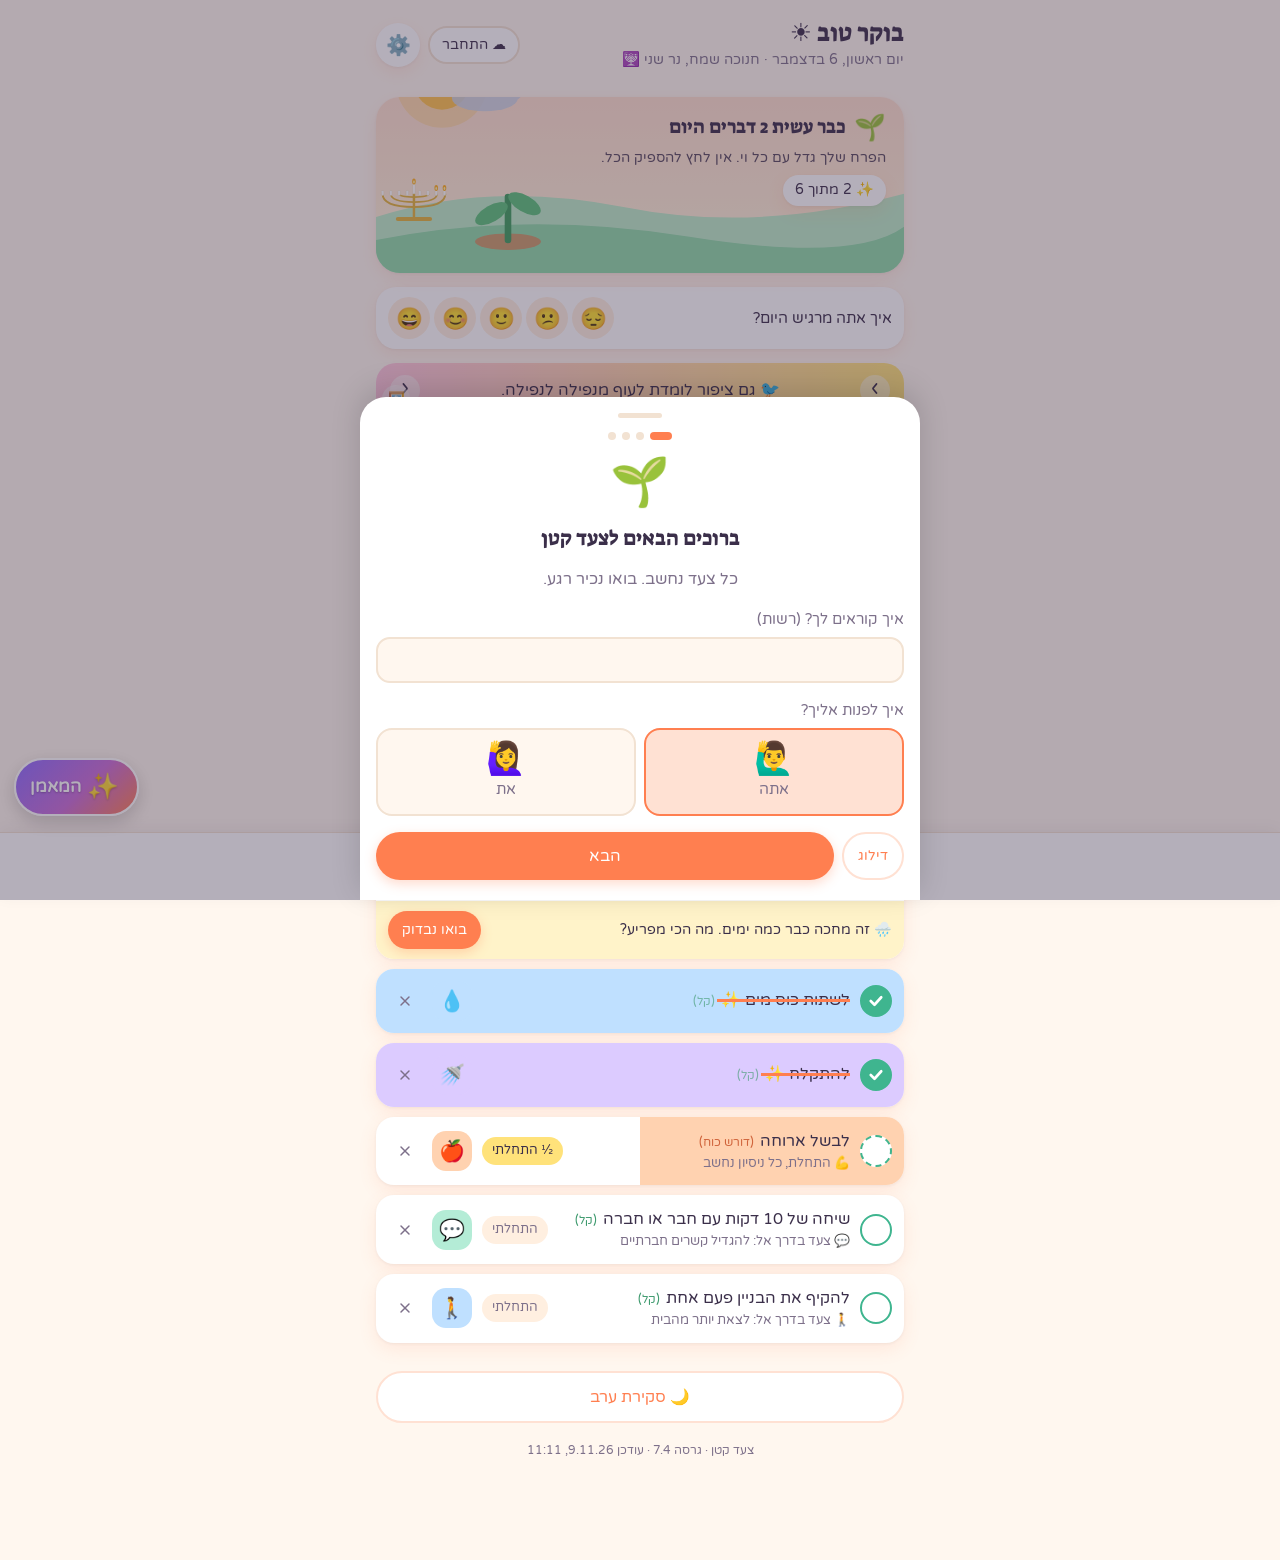
==== commit 14cc22f7: "7.4: Nivi the walrus joins the companions, with a one-time funny hello popup after the update Co-Aut" ====
--- a/docs/index.html
+++ b/docs/index.html
@@ -577,6 +577,19 @@
 .card-bgs{display:flex;gap:10px;justify-content:center;margin:12px 0 4px}
 .card-bgs button{width:34px;height:34px;border-radius:50%;border:3px solid var(--surface);box-shadow:0 0 0 2px var(--line);padding:0}
 .card-bgs button[aria-pressed="true"]{box-shadow:0 0 0 3px var(--fg)}
+
+/* 7.4 Nivi the walrus */
+.nivi-pop{display:flex;flex-direction:column;gap:8px;text-align:center}
+.nivi-pop p{margin:0}
+.nv-sea{position:relative;height:150px;border-radius:22px;overflow:hidden;background:linear-gradient(180deg,#CFEFFF 0%,#A8DDF7 62%,#7CC6EC 62%,#5FB3E0 100%);margin-bottom:4px}
+.nv-pet{position:absolute;left:50%;bottom:10px;width:128px;height:128px;transform:translateX(-50%);animation:nvWob 2.4s ease-in-out infinite;transform-origin:center bottom}
+.nv-pet .pet-svg{width:128px;height:128px;animation:petjump 1.4s cubic-bezier(.3,1.6,.5,1) .3s}
+.nv-ice{position:absolute;right:14%;bottom:30px;font-size:2rem;animation:petbob 3s ease-in-out infinite}
+.nv-b{position:absolute;left:var(--x);bottom:-20px;font-size:1.1rem;opacity:0;animation:nvBub 3.4s ease-in var(--d) infinite;font-family:var(--emoji)}
+@keyframes nvWob{0%,100%{transform:translateX(-50%) rotate(-5deg)}50%{transform:translateX(-50%) rotate(5deg)}}
+@keyframes nvBub{0%{transform:translateY(0);opacity:0}15%{opacity:.9}100%{transform:translateY(-150px);opacity:0}}
+.nv-tip{background:var(--soft);border-radius:16px;padding:10px 12px;font-size:.95rem}
+@media (prefers-reduced-motion:reduce){.nv-pet,.nv-pet .pet-svg,.nv-b,.nv-ice{animation:none}}
 </style>
 </head>
 <body>
@@ -711,7 +724,7 @@
 <section class="sheet" id="sheet" role="dialog" aria-modal="true" aria-labelledby="sheet-title" hidden></section>
 
 <div class="toast" id="toast" role="status"><span id="toast-msg"></span><button id="toast-undo" hidden>ביטול</button></div>
-<script>window.TK_SITE="https://smkrot3-sudo.github.io/tsaad-katan/";window.TK_BUILD=1794078028112;</script>
+<script>window.TK_SITE="https://smkrot3-sudo.github.io/tsaad-katan/";window.TK_BUILD=1794215466062;</script>
 <script>
 (function(){
 const KEY='tsaad-katan-v2';
@@ -932,6 +945,7 @@
   sukaria:{g:'sweet',n:'סוכריה הוורודה',e:'🍬',body:'fluff',c1:'#FFFFFF',c2:'#FFD6EC',c3:'#F27BB8',eye:'#8C1D5A'},
   menta:{g:'sweet',n:'מנטה',e:'🍃',body:'fluff',c1:'#FFFFFF',c2:'#D3F7EA',c3:'#3FBF96',eye:'#145C46'},
   /* birds and sea */
+  nivi:{g:'sea',n:'ניבי הניבתן',e:'🦭',body:'bean',c1:'#F6E9DF',c2:'#CDA68E',c3:'#8E6650',tusks:1,wings:'flip',top:'tuft'},
   efrochi:{g:'sea',n:'אפרוחי',e:'🐥',body:'bean',c1:'#FFFDE6',c2:'#FFE680',c3:'#F4C20D',beak:1,top:'tuft',wings:'tiny'},
   pingi:{g:'sea',n:'פינגי הפינגווין',e:'🐧',body:'bean',c1:'#5D6B9A',c2:'#3F4A75',c3:'#262E52',belly:'#FFFFFF',beak:1,wings:'tiny',eye:'#111'},
   inbi:{g:'sea',n:'ינשופי',e:'🦉',body:'bean',c1:'#F6E7D3',c2:'#C9A27E',c3:'#8A6240',ear:'tufts',beak:1,belly:1,bigeyes:1},
@@ -952,7 +966,8 @@
       <circle cx="${fx-14.5}" cy="${fy-5.5}" r="2.8" fill="#fff"/><circle cx="${fx+9.5}" cy="${fy-5.5}" r="2.8" fill="#fff"/><circle cx="${fx-10}" cy="${fy+1.5}" r="1.2" fill="#fff"/><circle cx="${fx+14}" cy="${fy+1.5}" r="1.2" fill="#fff"/>`;
   const patch=p.patch?`<ellipse cx="${fx-12}" cy="${fy-1}" rx="11" ry="12" fill="#3B3B4F" transform="rotate(-18 ${fx-12} ${fy-1})"/><ellipse cx="${fx+12}" cy="${fy-1}" rx="11" ry="12" fill="#3B3B4F" transform="rotate(18 ${fx+12} ${fy-1})"/>`:'';
   const blush=`<ellipse cx="${fx-21}" cy="${fy+9}" rx="5.5" ry="3.3" fill="#FF8FA3" opacity=".55"/><ellipse cx="${fx+21}" cy="${fy+9}" rx="5.5" ry="3.3" fill="#FF8FA3" opacity=".55"/>`;
-  const mouth=p.beak?`<path d="M${fx-5} ${fy+7} L${fx+5} ${fy+7} L${fx} ${fy+13}Z" fill="#FFA62B" stroke="#E08A12" stroke-width=".8" stroke-linejoin="round"/>`
+  const muzzle=p.tusks?`<path d="M${fx-4} ${fy+16} Q${fx-6} ${fy+26} ${fx-10} ${fy+31} Q${fx-5} ${fy+29} ${fx-1} ${fy+17}Z" fill="#FFFDF7" stroke="#D8CBB6" stroke-width="1" stroke-linejoin="round"/><path d="M${fx+4} ${fy+16} Q${fx+6} ${fy+26} ${fx+10} ${fy+31} Q${fx+5} ${fy+29} ${fx+1} ${fy+17}Z" fill="#FFFDF7" stroke="#D8CBB6" stroke-width="1" stroke-linejoin="round"/><ellipse cx="${fx-7}" cy="${fy+11}" rx="8.5" ry="6.5" fill="${p.c1}" stroke="${p.c3}" stroke-opacity=".35"/><ellipse cx="${fx+7}" cy="${fy+11}" rx="8.5" ry="6.5" fill="${p.c1}" stroke="${p.c3}" stroke-opacity=".35"/>${[[-10,10],[-6,13],[-11,14],[10,10],[6,13],[11,14]].map(([x,y])=>`<circle cx="${fx+x}" cy="${fy+y}" r=".9" fill="${p.c3}"/>`).join('')}<ellipse cx="${fx}" cy="${fy+5.5}" rx="4.2" ry="3" fill="#5A3E31"/>`:'';
+  const mouth=p.tusks?'':p.beak?`<path d="M${fx-5} ${fy+7} L${fx+5} ${fy+7} L${fx} ${fy+13}Z" fill="#FFA62B" stroke="#E08A12" stroke-width=".8" stroke-linejoin="round"/>`
     :p.mouth==='w'?`<path d="M${fx-5} ${fy+9} q2.5 3 5 0 q2.5 3 5 0" stroke="${p.c3}" stroke-width="1.7" fill="none" stroke-linecap="round"/>`
     :p.mouth==='o'?`<ellipse cx="${fx}" cy="${fy+10}" rx="2.6" ry="3" fill="${p.c3}"/>`
     :`<path d="M${fx-4} ${fy+9} q4 4 8 0" stroke="${p.c3}" stroke-width="1.8" fill="none" stroke-linecap="round"/>`;
@@ -984,6 +999,7 @@
     angel:`<path d="M24 62 Q4 52 8 38 Q18 48 26 52Z" fill="#fff" stroke="#E6DDC6" stroke-width="1"/><path d="M76 62 Q96 52 92 38 Q82 48 74 52Z" fill="#fff" stroke="#E6DDC6" stroke-width="1"/>`,
     fairy:`<ellipse cx="18" cy="56" rx="13" ry="8" fill="#DFF3FF" opacity=".85" transform="rotate(-30 18 56)" stroke="#A9D8F5"/><ellipse cx="82" cy="56" rx="13" ry="8" fill="#DFF3FF" opacity=".85" transform="rotate(30 82 56)" stroke="#A9D8F5"/>`,
     dragon:`<path d="M26 66 L6 50 L12 64 L4 66 L24 74Z" fill="${p.c2}" stroke="${p.c3}" stroke-width="1" stroke-linejoin="round"/><path d="M74 66 L94 50 L88 64 L96 66 L76 74Z" fill="${p.c2}" stroke="${p.c3}" stroke-width="1" stroke-linejoin="round"/>`,
+    flip:`<ellipse cx="20" cy="78" rx="7" ry="13" fill="${p.c3}" transform="rotate(40 20 78)"/><ellipse cx="80" cy="78" rx="7" ry="13" fill="${p.c3}" transform="rotate(-40 80 78)"/>`,
     tiny:`<ellipse cx="21" cy="70" rx="6" ry="11" fill="${p.c3}" transform="rotate(25 21 70)"/><ellipse cx="79" cy="70" rx="6" ry="11" fill="${p.c3}" transform="rotate(-25 79 70)"/>`,
   }[p.wings]||'';
   const tails={
@@ -1010,7 +1026,7 @@
   const glow=p.glow?`<circle cx="50" cy="60" r="44" fill="${p.glow}" opacity=".35"/>`:'';
   return `<svg class="pet-svg" viewBox="0 0 100 100" aria-hidden="true"><defs>
     <radialGradient id="${id}b" cx=".38" cy=".3" r=".85"><stop offset="0" stop-color="${p.c1}"/><stop offset=".62" stop-color="${p.c2}"/><stop offset="1" stop-color="${p.c3}"/></radialGradient></defs>
-    ${glow}<ellipse cx="50" cy="96" rx="27" ry="3.5" fill="#000" opacity=".12"/>${wings}${tails}${ears}${body}${shine}${patch}<g class="pe">${eyes}</g>${blush}${nose}${mouth}${tops}</svg>`;
+    ${glow}<ellipse cx="50" cy="96" rx="27" ry="3.5" fill="#000" opacity=".12"/>${wings}${tails}${ears}${body}${shine}${patch}<g class="pe">${eyes}</g>${blush}${nose}${muzzle}${mouth}${tops}</svg>`;
 }
 function petSVG(k){
   if(PETS2[k])return cuteSVG(PETS2[k],'pt'+(++petN));
@@ -1821,7 +1837,8 @@
 matchMedia('(prefers-color-scheme: dark)').addEventListener('change',()=>applyLook());
 
 /* what's new, once per version */
-const WHATS_NEW={v:'7.3',items:[
+const WHATS_NEW={v:'7.4',items:[
+  ['🦭','ניבי הניבתן הצטרף!','חבר חדש, עם שפם מסורק וניבים מצוחצחים. {בוא|בואי} להכיר.','nivi','7.4'],
   ['🐾','החבר שלך חי!','ממצמץ, נרדם בלילה, קופץ משמחה כשמסמנים משימה, ומחבק ביום קשה. {נסה|נסי} ללחוץ עליו.','petlive','7.3'],
   ['🌅','שמיים לפי השעה','בבוקר שמיים ורודים, בערב שקיעה, ובלילה ירח וכוכבים. אפשר גם מצב כהה אוטומטי בלילה.','sky','7.3'],
   ['🎨','ערכות צבעים','פסטל, יער, ים, שקיעה ולילך. בהגדרות, תחת "מראה".','pal','7.3'],
@@ -1844,6 +1861,7 @@
   if(S.seenNew===WHATS_NEW.v)return;
   if(!S.settings.voice){openVoicePicker(false);return}
   const prevSeen=S.seenNew;S.seenNew=WHATS_NEW.v;save();
+  if(/^7\.3/.test(prevSeen||'')){openNivi();return}
   const app=!!window.TsaadApp,hasW=app&&!!TsaadApp.setWidget;
   const tryBtn=k=>k==='pets'?`<button class="btn small" data-try="pets">🐾 לבחור חבר</button>`:k==='widget'?(hasW?'<span class="hint" style="margin:0">לחיצה ארוכה על מסך הבית ← ווידג׳טים ← צעד קטן</span>':app?'<span class="hint" style="margin:0">צריך לעדכן את האפליקציה (יש כפתור "לעדכן" למעלה)</span>':''):`<button class="btn small ghost" data-try="${k}">לנסות</button>`;
   openSheet(`<div class="wn-hero"><div class="wn-pet">${petIcon(S.settings.mascot)}</div><h2 id="sheet-title">🎁 צעד קטן ${WHATS_NEW.v}</h2><p>${G('הרבה דברים חדשים מחכים לך'+(S.settings.name?', '+esc(S.settings.name):'')+'. הנה מה שהגיע:')}</p></div>
@@ -2587,6 +2605,23 @@
 NEW_TRY.card=()=>{showTab('today');openCard($('quote').textContent,$('quote-who').hidden?'':$('quote-who').textContent)};
 setInterval(()=>{if(!document.hidden)petMood()},5*60*1000);
 
+/* ================= 7.4: Nivi the walrus says hello (once, right after the update) ================= */
+function openNivi(){
+  const was=S.settings.mascot;
+  openSheet(`<div class="nivi-pop"><div class="nv-sea"><span class="nv-b" style="--x:18%;--d:0s">🫧</span><span class="nv-b" style="--x:78%;--d:1.1s">🫧</span><span class="nv-b" style="--x:60%;--d:2s">🫧</span><span class="nv-ice e">🧊</span><div class="nv-pet">${petSVG('nivi')}</div></div>
+    <h2 id="sheet-title">${G('שלום! אני ניבי הניבתן! 🦭')}</h2>
+    <p>${G('הרגע הגעתי מהקוטב הצפוני. שחיתי 4,000 קילומטר רק כדי לפגוש {אותך|אותך}! (טוב, את חצי הדרך עשיתי על קרחון שהתבלבל בכיוון 🧊)')}</p>
+    <p>${G('אני מומחה עולמי בשלושה דברים: לשכב על הצד, לאכול דגים, ולהאמין {בך|בך} בלי הפסקה 💙')}</p>
+    <p>${G('השפם מסורק, הניבים מצוחצחים, ואני מוכן ללוות {אותך|אותך} בכל צעד קטן. גם בצעדים ממש־ממש קטנים. סמכו עליי, אני ניבתן, אני מבין בזחילה 😄')}</p>
+    <div class="nv-tip">🐟 ${G('טיפ מניבי: אף ניבתן לא שוחה את כל האוקיינוס בבת אחת. סנפיר אחד, ועוד סנפיר. ופתאום {אתה|את} כבר בצד השני!')}</div>
+    <button class="btn wide" id="nv-yes">${G('🦭 {בחר|בחרי} בי ללוות {אותך|אותך}!')}</button>
+    <button class="linkbtn" id="nv-later" style="align-self:center">${G('אולי אחר כך, ניבי')}</button></div>`);
+  $('nv-yes').onclick=()=>{S.settings.mascot='nivi';save();closeSheet();lastStage=-1;renderAll();
+    setTimeout(()=>{celebrate(document.querySelector('.garden'),G('🦭 ניבי: יששש! {בחרת|בחרת} בי! כבר מצחצח את הניבים לכבוד זה 🦷✨'),true)},150)};
+  $('nv-later').onclick=()=>{closeSheet();toast(G('🐟 ניבי מבין לגמרי. הוא יחכה בגלריית החברים, ויאכל דג בינתיים'))};
+}
+NEW_TRY.nivi=()=>openNivi();
+
 
 /* other scripts (cloud sync, Android bridge) reach the app through this */
 window.TK={
